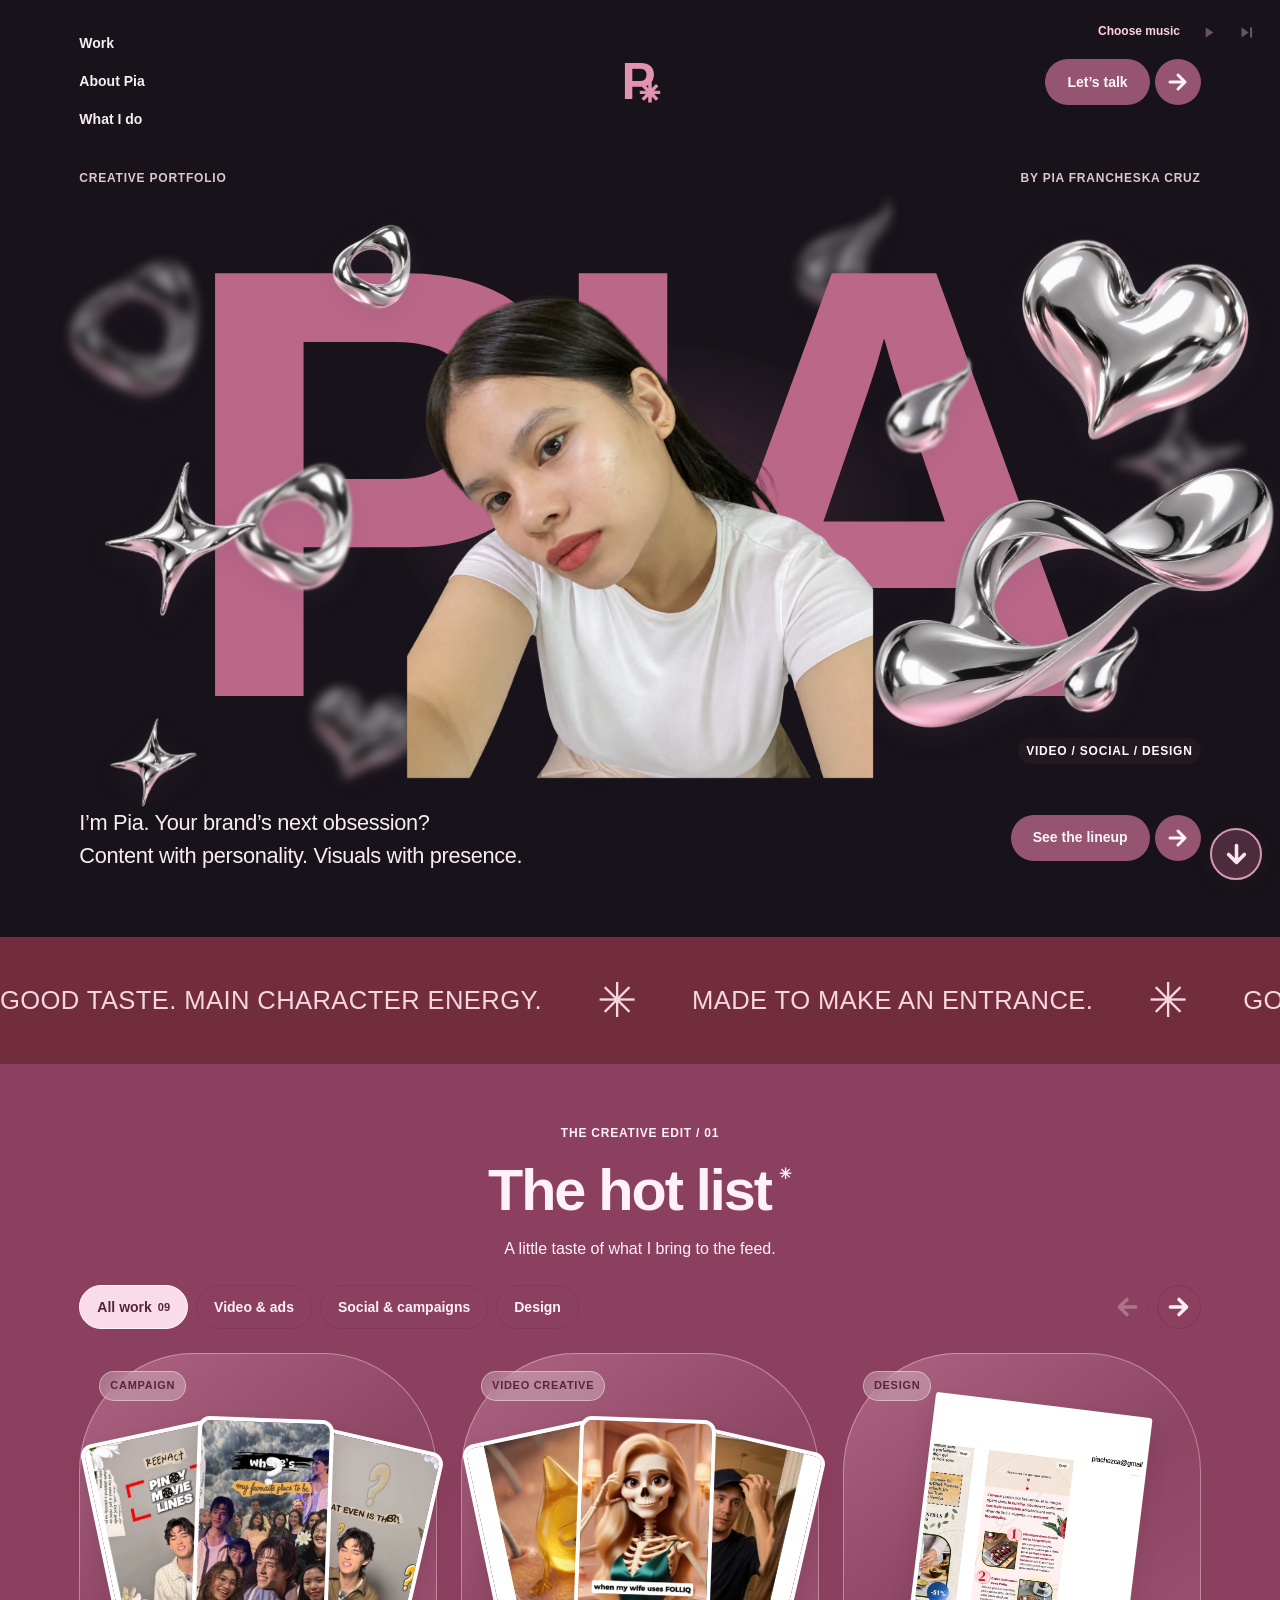
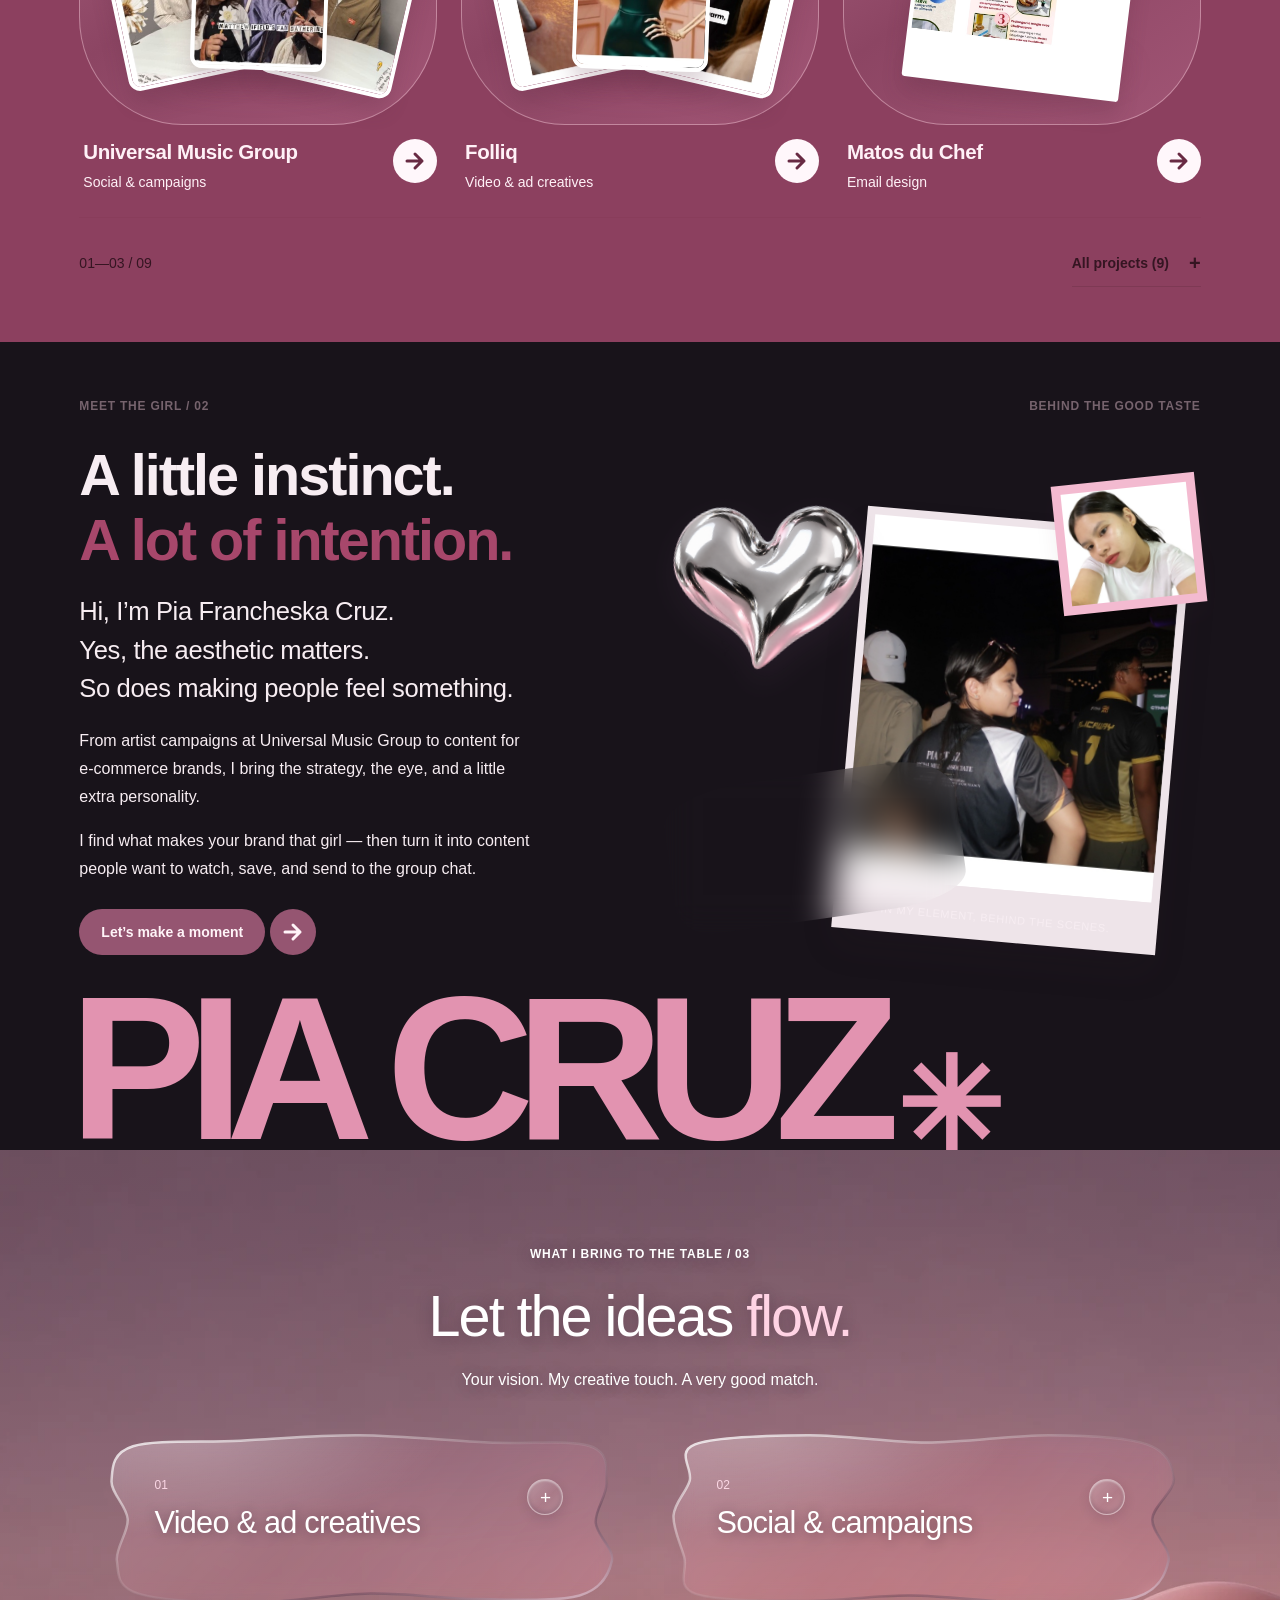
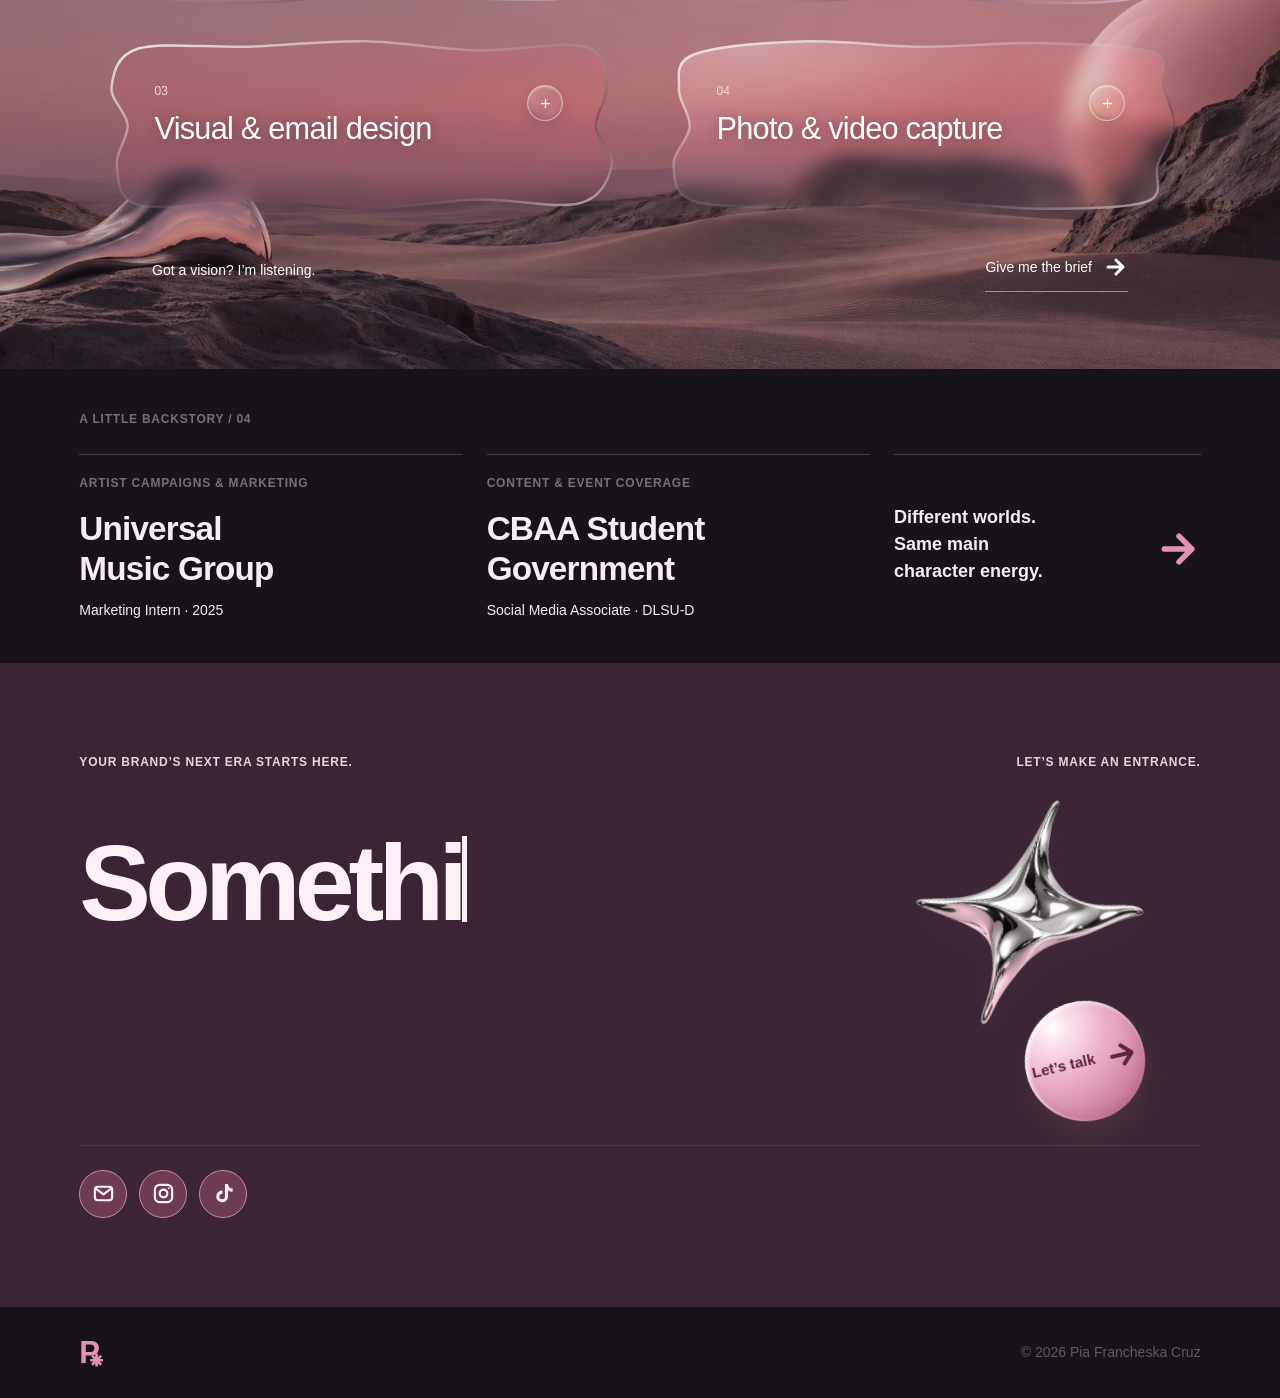
==== index.html @ 1a580ed3 "Center navigation highlights and category button labels" ====
<!doctype html>
<html lang="en"><head><meta charset="UTF-8"><meta name="viewport" content="width=device-width, initial-scale=1"><meta name="theme-color" content="#d77c9b"><meta name="description" content="Pia Francheska Cruz — creative ideas with personality. Discover video, campaigns, social content, and design."><title>Pia Cruz — Good taste. Main character energy.</title><link rel="stylesheet" href="styles.css?v=20261109-centered-labels"><link rel="icon" href="data:image/svg+xml,%3Csvg xmlns='http://www.w3.org/2000/svg' viewBox='0 0 100 100'%3E%3Crect width='100' height='100' rx='35' fill='%23d77c9b'/%3E%3Ctext x='50' y='76' text-anchor='middle' font-size='80' fill='white' font-family='Arial' font-weight='900'%3Ep%3C/text%3E%3C/svg%3E"></head>
<body><a class="skip" href="#work">Skip to selected work</a>

<main><section class="hero" aria-labelledby="hero-title"><header class="header"><nav aria-label="Main navigation"><a class="nav-work" href="#work">Work</a><a href="#about">About Pia</a><a href="#services">What I do</a></nav><a href="#" class="wordmark" aria-label="Pia Cruz home">P<sup>✳</sup></a><a class="split-button header-cta" href="mailto:piachezca@gmail.com"><span>Let’s talk</span><i aria-hidden="true"><svg class="action-arrow" viewBox="0 0 24 24" aria-hidden="true"><path d="M4 12h15M12 5l7 7-7 7"/></svg></i></a></header><button type="button" class="chrome-toy chrome-toy-ribbon" aria-label="Move chrome ribbon" aria-describedby="chrome-help"><img class="hero-metal" src="assets/chrome-ribbon.webp" alt="" draggable="false"></button><button type="button" class="chrome-toy chrome-toy-star" aria-label="Move chrome star" aria-describedby="chrome-help"><img class="hero-metal" src="assets/chrome-star.png" alt="" draggable="false"></button><button type="button" class="chrome-toy chrome-toy-heart" aria-label="Move chrome heart" aria-describedby="chrome-help"><img class="hero-metal" src="assets/chrome-heart.png" alt="" draggable="false"></button><button type="button" class="chrome-toy chrome-toy-small-ring" aria-label="Move chrome ring" aria-describedby="chrome-help"><img class="hero-metal" src="assets/chrome-ring.png" alt="" draggable="false"></button><button type="button" class="chrome-toy chrome-toy-small-drop" aria-label="Move chrome droplet" aria-describedby="chrome-help"><img class="hero-metal" src="assets/chrome-drop.png" alt="" draggable="false"></button><button type="button" class="chrome-toy chrome-toy-small-star" aria-label="Move chrome small star" aria-describedby="chrome-help"><img class="hero-metal" src="assets/chrome-star.png" alt="" draggable="false"></button><button type="button" class="chrome-toy chrome-toy-distant-ring chrome-distant" aria-label="Move chrome distant ring" aria-describedby="chrome-help"><img class="hero-metal" src="assets/chrome-ring.png" alt="" draggable="false"></button><button type="button" class="chrome-toy chrome-toy-distant-drop chrome-distant" aria-label="Move chrome distant droplet" aria-describedby="chrome-help"><img class="hero-metal" src="assets/chrome-drop.png" alt="" draggable="false"></button><button type="button" class="chrome-toy chrome-toy-distant-star chrome-distant" aria-label="Move chrome distant star" aria-describedby="chrome-help"><img class="hero-metal" src="assets/chrome-star.png" alt="" draggable="false"></button><button type="button" class="chrome-toy chrome-toy-distant-heart chrome-distant" aria-label="Move chrome distant heart" aria-describedby="chrome-help"><img class="hero-metal" src="assets/chrome-heart.png" alt="" draggable="false"></button><button type="button" class="chrome-toy chrome-toy-mid-arc chrome-mid" aria-label="Move chrome arc" aria-describedby="chrome-help"><img class="hero-metal" src="assets/chrome-ring.png" alt="" draggable="false"></button><button type="button" class="chrome-toy chrome-toy-mid-drop chrome-mid" aria-label="Move chrome silver droplet" aria-describedby="chrome-help"><img class="hero-metal" src="assets/chrome-drop.png" alt="" draggable="false"></button><button type="button" class="chrome-toy chrome-toy-mid-spark chrome-mid" aria-label="Move chrome sparkle" aria-describedby="chrome-help"><img class="hero-metal" src="assets/chrome-star.png" alt="" draggable="false"></button><div class="hero-stage"><div class="hero-kicker"><span>CREATIVE PORTFOLIO</span><span>BY PIA FRANCHESKA CRUZ</span></div><h1 id="hero-title" class="hero-name">PIA</h1><div class="hero-aura" aria-hidden="true"></div><span id="chrome-help" class="sr-only">Drag and release to throw, or click to nudge. Use arrow keys to push; press Escape to reset.</span><div class="portrait-window"><img src="assets/pia-cutout.webp" alt="Pia Francheska Cruz" fetchpriority="high"></div><span class="hero-edition">VIDEO / SOCIAL / DESIGN</span></div><div class="hero-intro"><div><p>I’m Pia. Your brand’s next obsession?<br class="desktop-break"> Content with personality. Visuals with presence.</p><a class="split-button" href="#work"><span>See the lineup</span><i aria-hidden="true"><svg class="action-arrow" viewBox="0 0 24 24" aria-hidden="true"><path d="M4 12h15M12 5l7 7-7 7"/></svg></i></a></div></div></section>
<section class="marquee" aria-label="Good ideas. Great energy. Content with character."><div class="marquee-track" aria-hidden="true"><div class="marquee-group"><span>GOOD TASTE. MAIN CHARACTER ENERGY.</span><i aria-hidden="true">✳</i><span>MADE TO MAKE AN ENTRANCE.</span><i aria-hidden="true">✳</i><span>GOOD TASTE. MAIN CHARACTER ENERGY.</span><i aria-hidden="true">✳</i><span>MADE TO MAKE AN ENTRANCE.</span><i aria-hidden="true">✳</i></div><div class="marquee-group"><span>GOOD TASTE. MAIN CHARACTER ENERGY.</span><i aria-hidden="true">✳</i><span>MADE TO MAKE AN ENTRANCE.</span><i aria-hidden="true">✳</i><span>GOOD TASTE. MAIN CHARACTER ENERGY.</span><i aria-hidden="true">✳</i><span>MADE TO MAKE AN ENTRANCE.</span><i aria-hidden="true">✳</i></div></div></section><section class="work section" id="work" aria-labelledby="work-title"><div class="work-heading"><span class="mini-label">THE CREATIVE EDIT / 01</span><h2 id="work-title">The hot list<span aria-hidden="true">✳</span></h2><p>A little taste of what I bring to the feed.</p></div><div class="work-toolbar"><div class="filters" role="group" aria-label="Filter projects"><button class="active" data-filter="all" aria-pressed="true">All work <sup>09</sup></button><button data-filter="video" aria-pressed="false">Video & ads</button><button data-filter="social" aria-pressed="false">Social & campaigns</button><button data-filter="design" aria-pressed="false">Design</button></div><div class="gallery-arrows"><button id="prev-projects" aria-label="Previous projects"><svg class="action-arrow" viewBox="0 0 24 24" aria-hidden="true"><path d="M20 12H5M12 5l-7 7 7 7"/></svg></button><button id="next-projects" aria-label="Next projects"><svg class="action-arrow" viewBox="0 0 24 24" aria-hidden="true"><path d="M4 12h15M12 5l7 7-7 7"/></svg></button></div></div><p id="filter-status" class="sr-only" role="status" aria-live="polite"></p><div class="project-grid" id="projects"></div><div class="work-bottom"><p id="project-range">01—03 / 09</p><button class="text-button" id="show-all">All projects <span><svg class="action-arrow" viewBox="0 0 24 24" aria-hidden="true"><path d="M4 12h15M12 5l7 7-7 7"/></svg></span></button></div><noscript><p>Enable JavaScript to browse the projects.</p></noscript></section>
<section class="about section" id="about" aria-labelledby="about-title"><div class="about-topline"><span class="mini-label">MEET THE GIRL / 02</span><span class="mini-label">BEHIND THE GOOD TASTE</span></div><div class="about-layout"><div class="about-copy"><h2 id="about-title">A little instinct.<br><span>A lot of intention.</span></h2><p class="lead">Hi, I’m Pia Francheska Cruz.<br>Yes, the aesthetic matters.<br>So does making people feel something.</p><p>From artist campaigns at Universal Music Group to content for e-commerce brands, I bring the strategy, the eye, and a little extra personality.</p><p>I find what makes your brand that girl — then turn it into content people want to watch, save, and send to the group chat.</p><a class="split-button" href="mailto:piachezca@gmail.com"><span>Let’s make a moment</span><i aria-hidden="true"><svg class="action-arrow" viewBox="0 0 24 24" aria-hidden="true"><path d="M4 12h15M12 5l7 7-7 7"/></svg></i></a></div><div class="about-collage"><img class="about-chrome float-slow" src="assets/chrome-heart.png" alt="" aria-hidden="true" loading="lazy"><figure class="about-photo"><div class="about-photo-crop"><img src="assets/pia-behind-scenes.jpg" alt="Pia capturing content behind the scenes at an event" loading="lazy"></div><figcaption>IN MY ELEMENT, BEHIND THE SCENES.</figcaption></figure><div class="about-mini"><img src="assets/pia-portrait.jpg" alt="Portrait of Pia" loading="lazy"></div><div class="glass collage-note"><span>A little curious.</span><strong>Creative<br>by nature.</strong><i aria-hidden="true">✳</i></div></div></div><div class="big-name" aria-hidden="true">PIA CRUZ<span>✳</span></div></section>
<section class="services section" id="services" aria-labelledby="services-title"><div class="services-title"><span class="mini-label">WHAT I BRING TO THE TABLE / 03</span><h2 id="services-title">Let the ideas <em>flow.</em></h2><p>Your vision. My creative touch. A very good match.</p></div><div class="glass-grid"><details class="glass service-card"><summary><span class="service-num">01</span><h3>Video &amp; ad creatives</h3><span class="service-toggle" aria-hidden="true">+</span></summary><p>Product stories, drama-style ads, and hooks with a little attitude. Your brand gets the spotlight, with a story worth staying for.</p><span class="service-tag">STORY · MOTION · PERSONALITY</span></details><details class="glass service-card"><summary><span class="service-num">02</span><h3>Social &amp; campaigns</h3><span class="service-toggle" aria-hidden="true">+</span></summary><p>Artist promotions, campaign content, and event coverage. From the first tease to the launch-day moment, I keep the story connected.</p><span class="service-tag">CULTURE · CONTENT · CONNECTION</span></details><details class="glass service-card"><summary><span class="service-num">03</span><h3>Visual &amp; email design</h3><span class="service-toggle" aria-hidden="true">+</span></summary><p>Social visuals and emails that look put together and get to the point. Good taste, clear messaging, unmistakably your brand.</p><span class="service-tag">LAYOUT · DETAIL · BRAND VOICE</span></details><details class="glass service-card"><summary><span class="service-num">04</span><h3>Photo &amp; video capture</h3><span class="service-toggle" aria-hidden="true">+</span></summary><p>The looks, the energy, the little moments everyone wishes they caught. Photo and video that bring your campaign or event to life.</p><span class="service-tag">PEOPLE · MOMENTS · ATMOSPHERE</span></details></div><div class="services-foot"><span>Got a vision? I’m listening.</span><a href="mailto:piachezca@gmail.com">Give me the brief <svg class="action-arrow" viewBox="0 0 24 24" aria-hidden="true"><path d="M4 12h15M12 5l7 7-7 7"/></svg></a></div></section>
<section class="experience section"><span class="mini-label">A LITTLE BACKSTORY / 04</span><div class="experience-grid"><div><span>ARTIST CAMPAIGNS & MARKETING</span><h3>Universal<br>Music Group</h3><p>Marketing Intern · 2025</p></div><div><span>CONTENT & EVENT COVERAGE</span><h3>CBAA Student<br>Government</h3><p>Social Media Associate · DLSU-D</p></div><div class="experience-note"><p>Different worlds.<br>Same main character energy.</p><span aria-hidden="true"><svg class="action-arrow" viewBox="0 0 24 24" aria-hidden="true"><path d="M4 12h15M12 5l7 7-7 7"/></svg></span></div></div></section>
<section class="contact section" id="contact" aria-labelledby="contact-title"><div class="contact-top"><span class="mini-label">YOUR BRAND’S NEXT ERA STARTS HERE.</span><span class="mini-label">LET’S MAKE AN ENTRANCE.</span></div><div class="contact-stage"><h2 id="contact-title">Something<br><span>good</span> awaits.</h2><img class="contact-chrome" src="assets/chrome-star.png" alt="" aria-hidden="true" loading="lazy"><a class="contact-orb" href="mailto:piachezca@gmail.com"><span>Let’s talk</span><i aria-hidden="true"><svg class="action-arrow" viewBox="0 0 24 24" aria-hidden="true"><path d="M4 12h15M12 5l7 7-7 7"/></svg></i></a></div><div class="contact-bottom"><a class="icon-link" href="mailto:piachezca@gmail.com" aria-label="Email Pia" title="Email Pia"><svg viewBox="0 0 24 24" aria-hidden="true"><rect x="3" y="5" width="18" height="14" rx="3"/><path d="m4 7 8 6 8-6"/></svg></a><a class="icon-link" href="https://www.instagram.com/piachezka/" target="_blank" rel="noopener noreferrer" aria-label="Pia on Instagram (opens in a new tab)" title="Instagram"><svg viewBox="0 0 24 24" aria-hidden="true"><rect x="3" y="3" width="18" height="18" rx="5"/><circle cx="12" cy="12" r="4"/><circle cx="17.5" cy="6.5" r="1" fill="currentColor" stroke="none"/></svg></a><a class="icon-link" href="https://www.tiktok.com/@wydpia" target="_blank" rel="noopener noreferrer" aria-label="Pia on TikTok (opens in a new tab)" title="TikTok"><svg class="social-filled" viewBox="0 0 24 24" aria-hidden="true"><path d="M16.7 2h-3.2v13.1a2.9 2.9 0 1 1-2.5-2.9V9a6.1 6.1 0 1 0 5.7 6.1V8.5a8.1 8.1 0 0 0 4.8 1.6V6.9A4.8 4.8 0 0 1 16.7 2Z"/></svg></a></div></section></main>
<button class="page-scroll" type="button" aria-label="Scroll down" hidden><svg viewBox="0 0 24 24" aria-hidden="true"><path d="M12 4v15M5 12l7 7 7-7"/></svg></button><aside class="music-player" aria-label="Background music"><button id="music-title" class="music-title" type="button" title="Choose audio files to preview">Choose music</button><button id="audio-toggle" type="button" aria-label="Play music" disabled><svg viewBox="0 0 24 24" aria-hidden="true"><path class="play-symbol" d="m8 5 11 7-11 7Z"/><path class="pause-symbol" d="M7 5h3v14H7zM14 5h3v14h-3z"/></svg></button><button id="audio-next" type="button" aria-label="Next song" disabled><svg viewBox="0 0 24 24" aria-hidden="true"><path d="m5 5 10 7-10 7ZM17 5h3v14h-3Z"/></svg></button><input id="music-files" type="file" accept="audio/*,.mp3,.m4a,.wav,.ogg" multiple hidden><audio id="background-audio" preload="none"></audio><span id="audio-status" class="sr-only" role="status"></span></aside><footer><a class="wordmark" href="#" aria-label="Back to home">P<sup>✳</sup></a><p>© <span id="year"></span> Pia Francheska Cruz</p><a class="icon-link" href="#" aria-label="Back to top" title="Back to top"><span aria-hidden="true"><svg class="action-arrow" viewBox="0 0 24 24" aria-hidden="true"><path d="M12 20V5M5 12l7-7 7 7"/></svg></span></a></footer>
<dialog id="project-dialog" aria-labelledby="dialog-title"><div class="dialog-head"><span class="mini-label" id="dialog-category"></span><button class="close" aria-label="Close project">✕</button></div><h2 id="dialog-title"></h2><p id="dialog-description"></p><div id="dialog-images"></div></dialog><script src="script.js?v=20261109-centered-labels"></script><svg width="0" height="0" aria-hidden="true" style="position:absolute;pointer-events:none"><defs><clipPath id="service-liquid-outline" clipPathUnits="objectBoundingBox"><path d="M.07 .08 C.18 .01 .24 .09 .36 .05 S.57 .01 .68 .06 S.91 0 .96 .12 S.92 .33 .96 .48 S.99 .77 .94 .87 S.83 .87 .79 .96 S.69 .92 .58 .94 S.38 .89 .26 .94 S.05 .97 .05 .83 S.01 .62 .05 .48 S.01 .18 .07 .08Z"/></clipPath><clipPath id="service-liquid-1" clipPathUnits="objectBoundingBox"><path transform="scale(.01)" d="M8 10C12.000 6.333 21.000 8.000 28 7C35.000 6.000 42.333 3.833 50 4C57.667 4.167 66.833 7.000 74 8C81.167 9.000 89.333 6.333 93 10C96.667 13.667 95.833 23.000 96 30C96.167 37.000 93.833 44.833 94 52C94.167 59.167 97.500 66.333 97 73C96.500 79.667 95.167 88.500 91 92C86.833 95.500 78.500 94.167 72 94C65.500 93.833 59.000 90.667 52 91C45.000 91.333 37.167 96.000 30 96C22.833 96.000 13.167 94.833 9 91C4.833 87.167 5.333 79.833 5 73C4.667 66.167 7.167 57.333 7 50C6.833 42.667 3.833 35.667 4 29C4.167 22.333 4.000 13.667 8 10Z"/></clipPath><clipPath id="service-liquid-2" clipPathUnits="objectBoundingBox"><path transform="scale(.01)" d="M8 9C11.667 4.833 21.833 4.167 29 4C36.167 3.833 43.500 8.000 51 8C58.500 8.000 67.167 3.833 74 4C80.833 4.167 88.167 5.000 92 9C95.833 13.000 96.833 21.167 97 28C97.167 34.833 93.167 42.500 93 50C92.833 57.500 96.500 65.833 96 73C95.500 80.167 94.333 89.167 90 93C85.667 96.833 77.000 96.167 70 96C63.000 95.833 55.000 92.167 48 92C41.000 91.833 34.667 95.167 28 95C21.333 94.833 11.667 95.000 8 91C4.333 87.000 6.667 78.167 6 71C5.333 63.833 3.833 55.000 4 48C4.167 41.000 6.333 35.500 7 29C7.667 22.500 4.333 13.167 8 9Z"/></clipPath><clipPath id="service-liquid-3" clipPathUnits="objectBoundingBox"><path transform="scale(.01)" d="M9 8C13.167 4.333 22.000 7.667 29 7C36.000 6.333 43.833 3.667 51 4C58.167 4.333 65.167 8.500 72 9C78.833 9.500 88.000 3.667 92 7C96.000 10.333 95.667 21.667 96 29C96.333 36.333 93.833 43.833 94 51C94.167 58.167 97.500 65.000 97 72C96.500 79.000 95.167 89.833 91 93C86.833 96.167 78.667 90.500 72 91C65.333 91.500 58.000 95.833 51 96C44.000 96.167 37.000 92.333 30 92C23.000 91.667 13.167 97.333 9 94C4.833 90.667 5.333 79.333 5 72C4.667 64.667 7.167 57.167 7 50C6.833 42.833 3.667 36.000 4 29C4.333 22.000 4.833 11.667 9 8Z"/></clipPath><clipPath id="service-liquid-4" clipPathUnits="objectBoundingBox"><path transform="scale(.01)" d="M8 11C12.000 6.667 22.000 4.667 29 4C36.000 3.333 42.833 6.833 50 7C57.167 7.167 64.833 4.500 72 5C79.167 5.500 89.167 6.000 93 10C96.833 14.000 94.333 22.333 95 29C95.667 35.667 97.167 42.833 97 50C96.833 57.167 94.833 65.000 94 72C93.167 79.000 95.667 88.000 92 92C88.333 96.000 79.000 96.000 72 96C65.000 96.000 57.000 92.167 50 92C43.000 91.833 37.000 95.000 30 95C23.000 95.000 12.333 95.833 8 92C3.667 88.167 4.167 78.833 4 72C3.833 65.167 6.833 58.000 7 51C7.167 44.000 4.833 36.667 5 30C5.167 23.333 4.000 15.333 8 11Z"/></clipPath></defs></svg></body></html>
---- styles.css ----
:root{--white:#fffdfd;--ink:#211d20;--pink:#d77c9b;--pink-light:#f4cad9;--berry:#612b40;--line:#211d2026;--round:'Arial Rounded MT Bold','Arial Black',Arial,sans-serif;--pad:6.2vw}*{box-sizing:border-box}html{scroll-behavior:smooth;scroll-padding-top:25px}body{margin:0;background:var(--white);color:var(--ink);font:15px/1.55 Arial,Helvetica,sans-serif;-webkit-font-smoothing:antialiased}button,input,summary{font:inherit}button,a,summary{-webkit-tap-highlight-color:transparent}button{cursor:pointer;color:inherit}a{color:inherit;text-decoration:none}button:focus-visible,a:focus-visible,summary:focus-visible{outline:3px solid #3c1737;outline-offset:6px}img{display:block;width:100%;max-width:100%}h1,h2,h3,p,figure{margin:0}h1,h2,h3{line-height:1.04;letter-spacing:-.055em}h2{font-size:clamp(40px,5.9vw,88px);font-weight:600}button{border:0;background:none}.section{padding:100px var(--pad)}.mini-label{font-size:10px;letter-spacing:.1em;font-weight:600}.sr-only{position:absolute;width:1px;height:1px;padding:0;margin:-1px;overflow:hidden;clip:rect(0,0,0,0);white-space:nowrap;border:0}.skip{position:fixed;top:-100px;left:10px;background:white;z-index:100;padding:15px}.skip:focus{top:10px}.wordmark{font-family:var(--round);font-weight:900;letter-spacing:-2.5px;color:var(--pink);font-size:32px;line-height:.8;display:inline-block}.wordmark span{display:block;font-size:.65em;letter-spacing:-1px}.wordmark sup{position:absolute;font-size:17px;right:-18px;top:-8px}.split-button{display:inline-flex;align-items:center;gap:5px;color:var(--berry);font-size:13px;font-weight:600}.split-button>span{display:grid;place-items:center;min-height:44px;padding:0 22px;border-radius:40px;background:var(--pink-light);transition:background .25s}.split-button>i{display:grid;place-items:center;width:44px;height:44px;border-radius:50%;font-size:25px;background:var(--pink-light);font-style:normal;transition:transform .25s,background .25s}.split-button:hover>span,.split-button:hover>i{background:#ebaac1}.split-button:hover>i{transform:rotate(45deg)}.header{height:150px;display:grid;grid-template-columns:1fr 1fr 1fr;align-items:center;padding:25px var(--pad);position:relative;z-index:4}.header nav{display:flex;flex-direction:column;gap:3px;align-items:start;font-size:12px;font-weight:600}.nav-work{color:#9c385c}.nav-work span{display:inline-grid;place-items:center;background:var(--pink-light);border-radius:50%;width:16px;height:16px;font-size:11px;margin-left:6px}.header .wordmark{justify-self:center;position:relative}.header-cta{justify-self:end}.hero{overflow:hidden}.hero-stage{position:relative;height:590px;isolation:isolate}.hero-kicker{display:flex;justify-content:space-between;position:absolute;top:5px;left:var(--pad);right:var(--pad);font-size:9px;letter-spacing:.13em;color:#6e656b}.hero h1{position:absolute;left:3.3%;right:3.3%;top:145px;display:flex;justify-content:space-between;align-items:center;font-size:clamp(80px,15vw,230px);font-weight:400;line-height:.85;letter-spacing:-.075em;z-index:1}.hero h1>span:last-child{transform:translateX(2%)}.period{color:var(--pink)}.hero-aura{position:absolute;width:40%;height:340px;border-radius:50%;background:radial-gradient(ellipse,#f5d7e2 0%,#fbeaf1 35%,#fff0 70%);left:31%;top:180px;z-index:-1}.portrait-window{position:absolute;left:35.5%;top:23px;width:31%;height:514px;z-index:3;overflow:hidden;border-radius:41% 55% 43% 30% / 35% 40% 24% 28%;background:linear-gradient(130deg,#fff0 28%,#f9dae477 65%,#f4c4d7);box-shadow:inset -3px -8px 6px #ffffffe6}.portrait-window img{height:100%;width:100%;object-fit:cover;object-position:center bottom}.hero-metal{position:absolute;z-index:2;width:43%;height:auto;left:40%;top:220px;transform:rotate(-18deg);filter:drop-shadow(0 16px 18px #8f607322);pointer-events:none}.glass{border:1px solid #fff9;background:linear-gradient(130deg,#ffffffb8,#ffffff2b 35%,#fbd3e140 63%,#ffffff88);box-shadow:inset 1px 2px 2px #fffc,inset -2px -2px 4px #6d3a5a33,0 14px 35px #60324b16;backdrop-filter:blur(18px);-webkit-backdrop-filter:blur(18px)}.hero-signature{position:absolute;z-index:4;right:14%;top:396px;width:260px;padding:25px 28px;border-radius:29% 21% 27% 17% / 20% 26% 21% 22%;transform:rotate(-8deg)}.hero-signature>span:first-child{font-size:8px;letter-spacing:.1em}.hero-signature strong{display:block;font-family:var(--round);font-size:18px;line-height:1.3;font-weight:600;margin:7px 0}.signature-line{font-size:10px;display:flex;justify-content:space-between}.signature-line i{font-style:normal;font-size:22px}.hero-caption{position:absolute;left:var(--pad);bottom:100px;font-size:11px;line-height:1.5;display:flex;gap:15px;align-items:center}.tiny-star{font-size:45px;color:#c57390;line-height:1}.hero-scroll{position:absolute;bottom:28px;left:var(--pad);width:42px;height:42px;border:1px solid #d9ccd1;border-radius:50%;display:grid;place-items:center;font-size:20px}.hero-edition{position:absolute;bottom:42px;right:var(--pad);font-size:9px;letter-spacing:.1em}.hero-intro{display:grid;grid-template-columns:1fr 1fr;padding:35px var(--pad) 70px;gap:50px}.hero-intro .mini-label{color:#756b71;text-transform:none;font-size:12px;letter-spacing:0}.hero-intro p{font-size:20px;font-weight:600;line-height:1.35;letter-spacing:-.025em}.hero-intro>div:first-child p{font-size:16px;margin-top:5px}.hero-intro .split-button{margin-top:20px}.work{background:var(--pink);padding-top:70px;padding-bottom:48px}.work-heading{text-align:center}.work-heading .mini-label{color:var(--berry)}.work-heading h2{font-family:var(--round);font-size:clamp(44px,7.8vw,115px);font-weight:900;color:#fff7fb;letter-spacing:-.065em;position:relative;margin:13px 0}.work-heading h2>span{font-family:Arial;font-size:15px;vertical-align:top;display:inline-block;margin-top:8px;letter-spacing:0}.work-heading p{font-size:13px;color:#492032}.work-toolbar{display:flex;justify-content:space-between;align-items:center;gap:25px;margin:36px 0 30px}.filters{display:flex;flex-wrap:wrap;gap:7px}.filters button{border:1px solid #642a433b;border-radius:50px;font-size:11px;padding:9px 15px;color:#492032}.filters button.active{background:#fff6fa;border-color:#fff6fa;color:#692c43}.filters sup{font-size:8px;margin-left:3px}.gallery-arrows{display:flex;gap:8px}.gallery-arrows button{border:1px solid #5b274354;width:40px;height:40px;border-radius:50%;font-size:20px;transition:background .2s}.gallery-arrows button:hover:not(:disabled){background:#ffffff80}.gallery-arrows button:disabled{opacity:.3;cursor:default}.project-grid{display:grid;grid-template-columns:repeat(3,minmax(0,1fr));gap:45px 26px}.project{min-width:0;text-align:left;padding:0;display:block}.project-stage{aspect-ratio:1/1.04;position:relative;border-radius:32% 32% 29% 29%;background:linear-gradient(145deg,#f5b7cb,#ecadc2 45%,#f4bdcf);display:flex;align-items:center;justify-content:center;perspective:900px;transition:background .35s;isolation:isolate}.project-stage::after{content:'';position:absolute;bottom:9%;left:20%;right:20%;height:12%;background:#77364c29;filter:blur(13px);border-radius:50%;z-index:-1}.project-stage::before{content:'';position:absolute;inset:0;border:1px solid #ffd6e36b;border-radius:inherit;pointer-events:none}.project-type{position:absolute;top:18px;left:20px;border:1px solid #fff6;border-radius:30px;background:#fff4;backdrop-filter:blur(8px);padding:5px 10px;font-size:8px;font-weight:600;letter-spacing:.06em;z-index:5;color:#54283c}.art-stack{position:relative;width:100%;height:77%;margin-top:27px;pointer-events:none}.art-stack img{position:absolute;object-fit:cover;width:38%;height:88%;top:3%;border:4px solid #fff;border-radius:12px;box-shadow:0 14px 20px #542a3d33;transition:transform .5s;max-width:none}.art-stack img:nth-child(1){left:6%;transform:rotate(-12deg) translateY(12px);object-position:left;z-index:1}.art-stack img:nth-child(2){left:32%;transform:rotate(2deg);object-position:center;z-index:3}.art-stack img:nth-child(3){right:4%;transform:rotate(13deg) translateY(19px);object-position:right;z-index:2}.project:hover .art-stack img:nth-child(1){transform:rotate(-17deg) translate(-5px,2px)}.project:hover .art-stack img:nth-child(2){transform:rotate(-3deg) translateY(-12px)}.project:hover .art-stack img:nth-child(3){transform:rotate(18deg) translate(4px,7px)}.project.email .art-stack img:nth-child(2){width:61%;height:100%;left:21%;top:-2%;object-fit:contain;background:#fff;border-radius:3px;transform:rotate(7deg)}.project.email .art-stack img:nth-child(1),.project.email .art-stack img:nth-child(3){display:none}.project.event .art-stack img:nth-child(2){width:78%;left:13%;height:87%;border-radius:2px;transform:rotate(-7deg);object-fit:cover}.project.event .art-stack img:nth-child(1),.project.event .art-stack img:nth-child(3){display:none}.project-meta{display:flex;justify-content:space-between;align-items:center;gap:10px;margin-top:18px;padding:0 2px}.project h3{font-family:var(--round);font-size:17px;letter-spacing:-.04em;font-weight:600;color:#472333}.project-meta .category{display:block;font-size:10px;color:#53283a;margin-top:4px}.project-open{border-radius:30px;background:#fff7fb;color:#682a43;padding:7px 12px;font-size:9px;white-space:nowrap}.project-open i{font-size:13px;font-style:normal;margin-left:7px}.work-bottom{margin-top:39px;padding-top:22px;border-top:1px solid #7d35513b;display:flex;justify-content:space-between;align-items:center;gap:25px;font-size:10px;color:#492032}.text-button{font-size:12px;font-weight:600;border-bottom:1px solid #612b4055;padding:5px 0}.text-button span{font-size:20px;margin-left:20px}.about{padding-top:80px;padding-bottom:0;overflow:hidden}.about-topline{display:flex;justify-content:space-between;color:#76636d}.about-layout{display:grid;grid-template-columns:1fr 1fr;gap:6%;margin-top:85px;min-height:530px}.about-copy{max-width:430px;position:relative;z-index:2}.about-copy h2{font-size:clamp(37px,4.1vw,60px);letter-spacing:-.055em;margin-bottom:28px}.about-copy h2 span{color:#c05d83}.about-copy p{font-size:13px;line-height:1.75;max-width:365px;margin-bottom:18px}.about-copy .lead{font-size:20px;line-height:1.4;font-weight:600;margin-bottom:22px}.about-copy .split-button{margin-top:10px}.about-collage{position:relative;min-height:520px;z-index:2}.about-photo{position:absolute;top:70px;right:2%;width:68%;transform:rotate(5deg);z-index:2;padding:8px 8px 35px;background:#eee4e9;box-shadow:0 20px 35px #41243414}.about-photo>img{aspect-ratio:.85;object-fit:cover}.about-photo figcaption{font-size:7px;letter-spacing:.06em;position:absolute;bottom:14px;left:0;right:0;text-align:center}.about-chrome{position:absolute;width:65%;left:-18%;top:-25px;z-index:3;transform:rotate(-38deg);pointer-events:none;filter:drop-shadow(0 12px 13px #6a456922)}.about-mini{position:absolute;right:-3%;top:-26px;width:29%;height:156px;transform:rotate(-6deg);background:#f3bad0;padding:9px;z-index:4;box-shadow:0 13px 20px #45253512}.about-mini img{height:100%;object-fit:cover;object-position:center 60%}.collage-note{position:absolute;bottom:8px;left:0;width:54%;padding:27px 24px;z-index:4;transform:rotate(-8deg);border-radius:30% 22% 26% 13% / 23% 25% 20% 22%;background:linear-gradient(135deg,#fff9,#f2afcb88);}.collage-note>span{font-size:10px}.collage-note strong{display:block;font-family:var(--round);font-size:27px;font-weight:700;line-height:1.05;margin-top:8px;letter-spacing:-1px}.collage-note i{position:absolute;right:18px;top:12px;font-size:28px;font-style:normal;color:#914564}.big-name{font-family:var(--round);font-weight:900;font-size:19.3vw;line-height:.85;letter-spacing:-.09em;white-space:nowrap;color:var(--pink);position:relative;margin:30px 0 -5px -10px;z-index:1}.big-name span{font-size:.62em;margin-left:15px;vertical-align:top;line-height:1.1}.services{position:relative;padding-top:85px;padding-bottom:40px;isolation:isolate;background:#886474 url('assets/dreamscape.webp') center/cover no-repeat;color:#fff;min-height:800px}.services::before{content:'';position:absolute;inset:0;background:linear-gradient(#3723352e,#462e4233 50%,#251a2c5c);z-index:-1}.services-title{text-align:center;margin-bottom:48px;text-shadow:0 2px 15px #36233666}.services-title>.mini-label{font-size:9px}.services-title h2{font-weight:400;margin:18px 0;font-size:clamp(42px,6.7vw,100px)}.services-title em{font-style:normal;color:#ffd3e4}.services-title p{font-size:13px}.glass-grid{display:grid;grid-template-columns:repeat(4,1fr);gap:20px;align-items:start}.service-card{border-radius:25% 18% 23% 16% / 12% 15% 14% 11%;padding:28px 23px 30px;background:linear-gradient(120deg,#3c293fab,#a77b925c 50%,#332437bb);color:#fff;box-shadow:inset 1px 2px 2px #ffffff9c,inset -2px -2px 3px #fff5,0 18px 40px #20122626;min-height:300px;position:relative;transition:transform .3s}.service-card:nth-child(even){margin-top:42px;border-radius:19% 25% 15% 24% / 13% 12% 16% 14%}.service-card:hover{transform:translateY(-6px)}.service-card summary{list-style:none;cursor:pointer;position:relative;padding-bottom:16px}.service-card summary::-webkit-details-marker{display:none}.service-num{font-size:10px;display:block;margin:5px 0 21px;color:#fbd7e5}.service-card h3{font-size:24px;font-weight:400;letter-spacing:-.04em}.service-toggle{position:absolute;right:0;top:0;border:1px solid #fff7;width:28px;height:28px;border-radius:50%;display:grid;place-items:center;font-size:19px;transition:transform .2s}.service-card[open] .service-toggle{transform:rotate(45deg)}.service-card p{font-size:12px;line-height:1.8;min-height:130px}.service-tag{font-size:7px;letter-spacing:.09em;display:block;margin-top:23px;padding-top:12px;border-top:1px solid #ffffff42}.services-foot{display:flex;justify-content:space-between;align-items:center;margin-top:100px;font-size:11px;gap:20px}.services-foot a{border-bottom:1px solid #fff7;padding-bottom:5px}.experience{padding-top:65px;padding-bottom:70px}.experience>.mini-label{color:#7b6c74}.experience-grid{display:grid;grid-template-columns:1fr 1fr .8fr;gap:40px;margin-top:35px}.experience-grid>div{border-top:1px solid var(--line);padding-top:18px}.experience-grid>div>span{font-size:8px;letter-spacing:.07em;color:#7b6c74}.experience-grid h3{font-size:30px;font-weight:500;margin:20px 0 15px}.experience-grid p{font-size:11px}.experience-note{display:flex;gap:20px;align-items:center;justify-content:space-between}.experience-note p{font-size:15px;font-weight:600}.experience-note>span{font-size:60px!important;color:var(--pink)!important}.contact{background:#f7dbe6;padding-bottom:35px;overflow:hidden}.contact-top{display:flex;justify-content:space-between;color:#70364d}.contact-stage{position:relative;padding:55px 0 90px}.contact-stage h2{font-family:var(--round);font-size:clamp(55px,10vw,150px);font-weight:900;line-height:.96;letter-spacing:-.075em;position:relative;z-index:1;max-width:1000px}.contact-stage h2 span{color:#a54468}.contact-chrome{position:absolute;right:-9%;top:5%;width:43%;z-index:2;transform:rotate(20deg);pointer-events:none;filter:drop-shadow(0 12px 13px #5a315522)}.contact-orb{position:absolute;bottom:40px;right:8%;width:140px;height:140px;background:radial-gradient(circle at 30% 17%,#fff 0%,#ffeef6 6%,#ecb1ca 40%,#ce7e9e 75%,#a7587c 100%);box-shadow:inset 2px 2px 4px white,inset -2px -5px 8px #8a4d6a33,0 16px 22px #8e526431;border-radius:50%;display:flex;align-items:center;justify-content:center;gap:12px;transform:rotate(-13deg);z-index:3;font-size:15px;font-weight:600;color:#5d243e;transition:transform .3s}.contact-orb i{font-style:normal;font-size:32px}.contact-orb:hover{transform:rotate(0deg) scale(1.06)}.contact-bottom{display:flex;justify-content:space-between;gap:25px;font-size:12px;border-top:1px solid #9b62794a;padding-top:24px;color:#682b46}footer{padding:30px var(--pad);display:flex;justify-content:space-between;align-items:center;gap:30px}footer .wordmark{font-size:23px;position:relative}footer p,footer>a:last-child{font-size:10px;color:#685760}dialog{width:min(1050px,94vw);max-height:90vh;border:1px solid #fff;border-radius:26px;background:#fff8fb;color:var(--ink);padding:25px 35px 35px;overscroll-behavior:contain}dialog::backdrop{background:#291c28bd;backdrop-filter:blur(13px)}.dialog-head{display:flex;justify-content:space-between;align-items:center;position:sticky;top:-25px;background:#fff8fbf5;padding:10px 0;z-index:2;backdrop-filter:blur(10px)}.close{background:#f4c7d9;width:44px;height:44px;border-radius:50%;font-size:18px}.dialog-head .mini-label{color:#8b4462}dialog h2{font-size:clamp(35px,5vw,65px);margin:20px 0}dialog>p{font-size:14px;max-width:700px;line-height:1.7;margin-bottom:25px}#dialog-images{display:grid;gap:18px}#dialog-images img{border:1px solid #ebd9e2;border-radius:8px}dialog .video-note{font-size:12px;margin:24px 0 18px}body.modal-open{overflow:hidden}.float-slow{animation:float 8s ease-in-out infinite}@keyframes float{0%,100%{translate:0 0}50%{translate:0 -12px}}@media(min-width:1600px){:root{--pad:max(7vw,calc((100vw - 1400px)/2))}.hero-stage{max-width:1500px;margin:auto}.hero h1{font-size:225px}.big-name{font-size:280px}}@media(max-width:1000px){.header{height:130px}.hero-stage{height:530px}.hero h1{top:150px}.portrait-window{left:34%;width:34%;height:440px;top:30px}.hero-metal{top:245px;width:44%}.hero-signature{right:7%;top:350px;width:220px;padding:20px 23px}.hero-signature strong{font-size:16px}.hero-caption{font-size:10px;bottom:95px}.hero-intro p{font-size:17px}.project-grid{gap:35px 18px}.project-meta{align-items:start}.project h3{font-size:14px}.project-meta .category{font-size:9px}.project-open{font-size:8px;padding:5px 8px}.art-stack img{border-width:3px}.project-type{font-size:7px;left:13px;top:13px}.glass-grid{grid-template-columns:repeat(2,1fr);gap:25px}.service-card{min-height:260px;padding:28px 32px}.service-card p{min-height:85px}.service-card:nth-child(even){margin-top:24px}.services-foot{margin-top:65px}.about-layout{gap:3%;margin-top:65px;min-height:510px}.about-collage{min-height:460px}.about-photo{width:78%;top:90px}.about-mini{height:130px;top:20px}.about-chrome{top:0}.collage-note{width:62%;padding:22px 20px;bottom:10px}.collage-note strong{font-size:23px}.about-copy .lead{font-size:18px}.about-copy p{font-size:12px}.contact-orb{width:110px;height:110px;bottom:40px;right:5%;font-size:13px}}@media(max-width:700px){:root{--pad:6vw}.header{height:115px;grid-template-columns:1fr 1fr 1fr;padding-top:20px;padding-bottom:20px}.header nav{font-size:10px;gap:3px}.header .wordmark{font-size:27px}.header-cta>span{font-size:10px;padding:0 13px;min-height:37px}.header-cta>i{width:37px;height:37px;font-size:20px}.header-cta{gap:3px}.hero-stage{height:530px}.hero-kicker{font-size:7px;top:8px}.hero-kicker span:last-child{display:none}.hero h1{font-size:19.5vw;top:108px;left:3%;right:4%;letter-spacing:-.085em;z-index:1}.hero h1>span:last-child{transform:none}.portrait-window{left:26%;width:48%;height:365px;top:45px;z-index:3}.hero-metal{width:61%;left:32%;top:239px;z-index:4}.hero-aura{width:73%;left:14%;top:150px}.hero-signature{top:359px;right:7%;width:206px;padding:18px 22px;z-index:5}.hero-signature strong{font-size:15px}.hero-signature>span:first-child{font-size:7px}.signature-line{font-size:9px}.hero-caption{left:var(--pad);bottom:86px;display:block;font-size:9px;max-width:120px}.tiny-star{font-size:30px}.hero-scroll{width:34px;height:34px;bottom:25px}.hero-edition{font-size:7px;bottom:36px}.hero-intro{padding:15px var(--pad) 50px;gap:20px;grid-template-columns:.8fr 1.2fr}.hero-intro>div:first-child p{font-size:12px}.hero-intro .mini-label{font-size:10px}.hero-intro p{font-size:14px}.hero-intro .split-button{margin-top:17px;font-size:11px}.split-button>span{padding:0 17px;min-height:40px}.split-button>i{width:40px;height:40px;font-size:22px}.desktop-break{display:none}.section{padding:55px var(--pad)}.work-heading h2{font-size:10.8vw;letter-spacing:-.06em}.work-heading p{font-size:11px}.work-heading h2>span{font-size:10px;margin-top:2px}.mini-label{font-size:8px}.work-toolbar{align-items:flex-start;gap:12px;margin-top:28px;margin-bottom:25px;flex-direction:column}.filters{gap:6px}.filters button{font-size:10px;padding:8px 11px}.gallery-arrows{align-self:end;margin-top:-2px}.gallery-arrows button{width:35px;height:35px;font-size:18px}.project-grid{display:flex;overflow-x:auto;scroll-snap-type:x mandatory;gap:21px;padding:3px 12px 15px 3px;margin-right:calc(-1 * var(--pad));scrollbar-width:thin;scrollbar-color:#a45676 transparent}.project-grid.expanded{display:grid;grid-template-columns:1fr 1fr;overflow:visible;margin-right:0;gap:30px 15px;padding:0}.project{flex:0 0 78%;scroll-snap-align:start}.project-stage{aspect-ratio:1/1.03}.project h3{font-size:16px}.project-meta .category{font-size:10px}.project-type{font-size:8px;padding:5px 10px;top:17px;left:17px}.project-open{font-size:9px;padding:7px 11px}.project-grid.expanded .project-stage{aspect-ratio:1/1.2}.project-grid.expanded .project h3{font-size:13px}.project-grid.expanded .project-meta{display:block}.project-grid.expanded .project-open{display:inline-block;margin-top:9px;font-size:9px}.project-grid.expanded .project-type{font-size:6px;top:10px;left:10px;padding:4px 7px}.project-grid.expanded .art-stack img{border-width:2px;border-radius:6px}.work-bottom{gap:15px;flex-wrap:wrap;margin-top:24px;font-size:9px}.text-button{font-size:11px}.text-button span{margin-left:10px}.work-bottom>a{width:100%;text-align:right;font-size:9px}.about{padding-bottom:0;overflow:hidden}.about-topline>.mini-label:last-child{display:none}.about-layout{grid-template-columns:1fr;margin-top:32px;gap:45px}.about-copy{max-width:440px}.about-copy h2{font-size:43px;margin-bottom:22px}.about-copy p{font-size:13px;max-width:100%}.about-copy .lead{font-size:20px}.about-copy .split-button{margin-top:8px}.about-collage{height:490px;width:91%;max-width:430px;margin:10px auto 0}.about-photo{top:65px;width:69%;right:2%}.about-chrome{width:67%;left:-11%;top:-10px}.about-mini{width:30%;height:140px;top:-14px;right:-2%}.collage-note{bottom:25px;left:0;width:56%;padding:23px}.collage-note strong{font-size:24px}.big-name{font-size:20vw;margin:15px 0 0 -4px;letter-spacing:-.09em}.big-name span{margin-left:5px}.services{padding-top:65px;padding-bottom:35px;background-position:65% center}.services-title{margin-bottom:32px}.services-title h2{font-size:11vw;margin:16px 0}.services-title p{font-size:12px}.glass-grid{gap:17px;grid-template-columns:1fr 1fr}.service-card{padding:24px 18px;min-height:305px}.service-card:nth-child(even){margin-top:23px}.service-card h3{font-size:21px;letter-spacing:-.04em}.service-card p{font-size:11px;line-height:1.7;min-height:128px}.service-num{margin:4px 0 20px;font-size:9px}.service-tag{font-size:6px;line-height:1.6;margin-top:15px}.service-toggle{width:25px;height:25px;font-size:17px}.services-foot{margin-top:55px;font-size:9px;align-items:flex-start;gap:25px}.services-foot>span{max-width:110px}.services-foot a{max-width:160px}.experience-grid{grid-template-columns:1fr 1fr;gap:25px;margin-top:26px}.experience-grid h3{font-size:23px;margin-top:15px}.experience-grid>div>span{font-size:7px}.experience-grid p{font-size:10px}.experience-note{grid-column:1/-1;padding-top:18px!important}.experience-note p{font-size:17px}.experience-note>span{font-size:45px!important}.contact-top>.mini-label:last-child{display:none}.contact-stage{padding:40px 0 125px}.contact-stage h2{font-size:12.2vw;line-height:1;letter-spacing:-.065em}.contact-chrome{width:56%;right:-13%;top:28%;}.contact-orb{bottom:12px;left:0;right:auto;width:92px;height:92px;font-size:12px}.contact-orb i{font-size:24px}.contact-bottom{font-size:10px;gap:20px;align-items:start}.contact-bottom a:last-child{text-align:right;max-width:120px}footer{padding-top:27px;padding-bottom:25px;gap:20px;flex-wrap:wrap}footer .wordmark{font-size:23px}footer p{order:3;width:100%;border-top:1px solid var(--line);padding-top:18px;text-align:center;font-size:9px}footer>a:last-child{font-size:10px}dialog{padding:18px;border-radius:18px}.dialog-head{top:-18px}dialog h2{font-size:36px}dialog>p{font-size:12px}.dialog-head .mini-label{font-size:8px}.close{width:40px;height:40px}.video-note{font-size:11px!important}}@media(max-width:380px){.hero-stage{height:500px}.portrait-window{height:335px}.hero-signature{top:335px;width:185px;right:4%}.hero-metal{top:220px}.hero-caption{font-size:8px;bottom:76px}.header-cta>span{padding:0 10px}.header-cta>i{display:none}.hero-intro{grid-template-columns:1fr;gap:16px}.hero-intro>div:first-child p br{display:none}.about-collage{height:420px}.glass-grid{grid-template-columns:1fr}.service-card,.service-card:nth-child(even){margin:0;min-height:0;padding:28px}.service-card p{min-height:0}.service-tag{font-size:8px}.service-card h3{font-size:27px}.service-card h3 br{display:none}.service-card p{font-size:13px}}@media(prefers-reduced-motion:reduce){html{scroll-behavior:auto}*,*::before,*::after{animation:none!important;transition:none!important}}

/* Contrast refinement: white display type on deeper rose; dark controls. */
.work{background:#c76b8b}.work-heading .mini-label,.work-heading p,.filters button,.work-bottom{color:#351522}

/* Signature lettering and deliberately slow ambient motion. */
.hero h1.script-name{display:block;text-align:center;font-family:"Snell Roundhand","Apple Chancery","Brush Script MT",cursive;font-weight:400;font-style:italic;font-size:clamp(180px,34vw,510px);letter-spacing:-.085em;line-height:1;top:3px;left:3%;right:8%;transform:scaleX(1.42) rotate(-9deg);color:#722d3d;z-index:2;pointer-events:none}
.marquee{position:relative;background:#722d3d;color:#f6d6df;overflow:hidden;padding:25px 0 37px}.marquee-track{display:flex;width:max-content;animation:marquee-drift 55s linear infinite}.marquee-group{display:flex;align-items:center;gap:55px;padding-right:55px;flex-shrink:0}.marquee-group span{font-size:clamp(15px,2vw,30px);white-space:nowrap;font-weight:400;letter-spacing:.015em}.marquee-group i{font-style:normal;font-size:48px;font-weight:400;animation:star-turn 24s linear infinite}.marquee:hover .marquee-track,.marquee:focus-within .marquee-track{animation-play-state:paused}#motion-toggle{position:absolute;bottom:5px;right:18px;color:#ffe5ee;font-size:10px;padding:4px 10px;border:1px solid #f6d6df66;border-radius:20px;background:#722d3d;z-index:2}.hero-aura{animation:aura-breathe 9s ease-in-out infinite}.hero-signature{animation:glass-drift 10s ease-in-out infinite}.collage-note{animation:glass-drift 13s ease-in-out infinite}.contact-orb{animation:orb-bob 7s ease-in-out infinite}.tiny-star{display:inline-block;animation:star-turn 25s linear infinite}.motion-paused *,.motion-paused *::before,.motion-paused *::after{animation-play-state:paused!important}
@keyframes marquee-drift{to{transform:translateX(-50%)}}@keyframes star-turn{to{rotate:360deg}}@keyframes aura-breathe{50%{scale:1.12;opacity:.65}}@keyframes glass-drift{50%{translate:0 -8px;rotate:2deg}}@keyframes orb-bob{50%{translate:0 -7px}}
@media(max-width:700px){.hero h1.script-name{font-size:72vw;top:28px;left:4%;right:12%;transform:scaleX(1.14) rotate(-9deg)}.marquee{padding-top:18px;padding-bottom:31px}.marquee-group{gap:28px;padding-right:28px}.marquee-group i{font-size:32px}}
@media(prefers-reduced-motion:reduce){.marquee-track,.marquee-group i,.hero-aura,.hero-signature,.collage-note,.contact-orb,.tiny-star{animation:none!important}}
.video-shell{position:relative;margin:20px 0}.video-shell video{width:100%;max-height:65vh;background:#1d1820;border-radius:15px}.sound-toggle{position:absolute;top:14px;right:14px;border-radius:30px;padding:10px 16px;background:#fff;color:#54283c;font-size:12px}
/* Unified reading hierarchy and layout proportions, revision 3. */
:root{--body-size:1rem;--small-size:.875rem;--label-size:.75rem;--section-title:clamp(2.25rem,4.5vw,4.5rem);--card-title:clamp(1.25rem,1.6vw,1.5rem);--ease-out:cubic-bezier(.22,1,.36,1)}
body{font-size:var(--body-size);line-height:1.65}h2,h3{text-wrap:balance}p{text-wrap:pretty}.section{padding-block:clamp(64px,7vw,112px)}
.mini-label,.hero-kicker,.hero-edition,.project-type,.service-tag,.experience-grid>div>span,.services-title>.mini-label,.dialog-head .mini-label{font-size:var(--label-size);line-height:1.5;letter-spacing:.065em;font-weight:700}
.work-heading h2,.about-copy h2,.services-title h2{font-family:Arial,Helvetica,sans-serif;font-size:var(--section-title);line-height:1.12;letter-spacing:-.035em;font-weight:700}
.work-heading h2{font-family:var(--round);font-weight:700}.services-title h2{font-weight:500}.about-copy h2 span{color:#a7476b}.work-heading h2>span{margin-left:8px}
.header{height:auto;min-height:152px}.header nav{font-size:var(--small-size);line-height:1.4;gap:0}.header nav a{display:inline-flex;align-items:center;min-height:38px;padding:6px 0}.header .wordmark{line-height:.95}
.split-button,.header-cta,.hero-intro .split-button{font-size:var(--small-size);font-weight:700;line-height:1.3}.split-button>span,.header-cta>span{min-height:46px;padding:10px 22px}.split-button>i,.header-cta>i{width:46px;height:46px;flex-shrink:0}
.hero-intro{gap:clamp(24px,6vw,90px);padding-top:24px;padding-bottom:64px}.hero-intro p,.hero-intro>div:first-child p{font-size:clamp(18px,1.7vw,24px);font-weight:500;line-height:1.5;letter-spacing:-.015em;max-width:38ch}.hero-intro .mini-label{font-size:var(--small-size);line-height:1.6}.hero-intro .split-button{margin-top:24px}.hero-caption{font-size:var(--small-size);line-height:1.5;max-width:25ch}.hero-signature{width:285px;right:9%;padding:24px 28px}.hero-signature>span:first-child,.signature-line{font-size:var(--label-size);line-height:1.5}.hero-signature strong{font-size:20px;line-height:1.3;letter-spacing:-.02em}.hero-scroll{width:44px;height:44px}.hero-edition{bottom:39px}
.work-heading p,.services-title p{font-size:var(--body-size);line-height:1.6;max-width:50ch;margin:16px auto 0}.work-toolbar{margin:36px 0 32px;gap:20px}.filters{gap:8px}.filters button{font-size:var(--small-size);min-height:44px;padding:10px 17px;font-weight:600;line-height:1.3}.filters sup{font-size:11px}.gallery-arrows button{width:44px;height:44px;flex-shrink:0}.project-grid{gap:40px 28px}.project-meta{display:block;margin-top:20px;padding:0 4px}.project h3,.project-grid.expanded .project h3{font-family:Arial,Helvetica,sans-serif;font-size:var(--card-title);line-height:1.3;font-weight:700;letter-spacing:-.02em}.project-meta .category,.project-grid.expanded .project-meta .category{font-size:var(--small-size);line-height:1.5;margin-top:6px}.project-open,.project-grid.expanded .project-open{display:inline-flex;align-items:center;font-size:var(--small-size);line-height:1.3;min-height:40px;padding:8px 16px;margin-top:14px}.project-type,.project-grid.expanded .project-type{font-size:11px;line-height:1.4;padding:6px 10px;max-width:85%}.work-bottom{font-size:var(--small-size);line-height:1.5;align-items:center;flex-wrap:wrap}.text-button,.work-bottom>a{font-size:var(--small-size);min-height:44px;display:inline-flex;align-items:center}.text-button{padding:8px 0}
.about-layout{gap:8%;align-items:center;margin-top:56px;min-height:0}.about-copy{max-width:540px}.about-copy p{font-size:var(--body-size);line-height:1.75;max-width:52ch;margin-bottom:20px}.about-copy .lead{font-size:clamp(20px,2vw,26px);font-weight:500;line-height:1.5;letter-spacing:-.015em}.about-copy h2{margin-bottom:28px}.about-collage{min-height:560px}.about-photo{padding-bottom:52px}.about-photo figcaption{font-size:11px;line-height:1.5;padding:0 14px;bottom:15px}.collage-note>span{font-size:var(--small-size)}.collage-note strong{font-size:28px;line-height:1.15}.big-name{margin-top:70px}.about{padding-bottom:0}
.glass-grid{grid-template-columns:repeat(2,minmax(0,1fr));gap:28px;max-width:1060px;margin:auto}.service-card,.service-card:nth-child(even){margin-top:0;padding:32px;min-height:0;border-radius:50px 36px 48px 32px;background:linear-gradient(125deg,#382638eb,#56394cd9);height:auto;will-change:auto}.service-card:hover{transform:none}.service-card summary{padding:0 44px 0 0;min-height:92px}.service-card h3{font-size:clamp(24px,2.4vw,32px);font-weight:500;line-height:1.2;letter-spacing:-.025em}.service-card h3 br{display:none}.service-num{font-size:var(--label-size);margin:0 0 12px}.service-toggle{width:36px;height:36px;top:0}.service-card p{font-size:var(--body-size);line-height:1.7;min-height:0;padding-top:20px}.service-tag{font-size:11px;line-height:1.5;margin-top:24px}.services-foot{margin-top:64px;font-size:var(--small-size);line-height:1.6}.services-foot a{min-height:44px;display:flex;align-items:center}.services-title{margin-bottom:40px}.services{min-height:0}.services::before{background:linear-gradient(#30213088,#462e4255 50%,#251a2c88)}
.experience-grid{gap:32px}.experience-grid h3{font-size:clamp(24px,2.6vw,34px);line-height:1.2;font-weight:600;letter-spacing:-.025em}.experience-grid p{font-size:var(--small-size);line-height:1.6}.experience-note p{font-size:18px;line-height:1.5}.contact-stage{padding:56px 0 90px}.contact-stage h2{font-size:clamp(48px,8.4vw,120px);line-height:1.06;letter-spacing:-.055em;max-width:10ch}.contact-chrome{width:36%;right:-3%;top:5%}.contact-orb{bottom:24px;right:5%;width:120px;height:120px}.contact-bottom{font-size:var(--small-size);line-height:1.6}.contact-bottom a{min-height:44px;display:inline-flex;align-items:center}footer p,footer>a:last-child{font-size:var(--small-size);line-height:1.5}footer>a:last-child{padding:12px 0}.marquee{padding-bottom:61px}#motion-toggle{font-size:12px;min-height:40px;bottom:8px;padding:8px 16px}
dialog{width:min(960px,calc(100vw - 32px));padding:28px 36px 36px;max-height:88dvh;transform-origin:center;box-shadow:0 24px 100px #160c2344}dialog h2{font-size:clamp(28px,4vw,48px);line-height:1.15;letter-spacing:-.03em;font-weight:700;margin:24px 0 18px;max-width:22ch}dialog>p{font-size:var(--body-size);line-height:1.7;max-width:65ch}dialog .video-note{font-size:var(--small-size)!important;line-height:1.6}.dialog-head{top:-28px}.close{min-width:44px;min-height:44px;flex-shrink:0}.dialog-head .mini-label{padding-right:18px}dialog::backdrop{animation:backdrop-in 240ms ease-out}dialog.is-closing::backdrop{animation:backdrop-out 180ms ease-in forwards}@keyframes backdrop-in{from{background:#291c2800;backdrop-filter:blur(0)}to{background:#291c28bd;backdrop-filter:blur(13px)}}@keyframes backdrop-out{to{background:#291c2800;backdrop-filter:blur(0)}}
@media(max-width:900px){.work-toolbar{align-items:start;flex-direction:column}.gallery-arrows{align-self:flex-end}.about-layout{gap:5%}.about-collage{min-height:510px}.contact-stage h2{max-width:10ch}.experience-grid{grid-template-columns:1fr 1fr}.experience-note{grid-column:1/-1}.hero-caption{font-size:13px;max-width:19ch}}
@media(max-width:700px){.header{min-height:145px;grid-template-columns:1fr auto;gap:14px}.header nav{grid-column:1/-1;grid-row:2;flex-direction:row;justify-content:space-between;font-size:14px;gap:12px}.header nav a{min-height:44px}.header .wordmark{grid-row:1;justify-self:start;font-size:29px}.header-cta{grid-row:1;grid-column:2}.hero-kicker{font-size:11px}.hero-intro{grid-template-columns:1fr;gap:20px;padding-bottom:48px}.hero-intro p,.hero-intro>div:first-child p{font-size:18px;line-height:1.55}.hero-intro>div:first-child p br{display:none}.hero-intro .mini-label{font-size:14px}.hero-stage{height:565px}.hero-caption{font-size:12px;max-width:19ch;bottom:103px;left:6%}.hero-caption br{display:none}.hero-signature{width:225px;top:375px;right:5%;padding:20px 24px}.hero-signature strong{font-size:18px}.hero-signature>span:first-child,.signature-line{font-size:11px}.hero-edition{font-size:11px;bottom:39px}.hero-scroll{bottom:24px}.hero-caption .tiny-star{font-size:30px}.work-heading h2,.about-copy h2,.services-title h2{font-size:clamp(32px,8vw,44px)}.work-heading p,.services-title p{font-size:16px}.project-grid.expanded{grid-template-columns:1fr;gap:36px}.project{flex-basis:86%}.project-meta{display:block}.project h3{font-size:20px}.project-grid.expanded .project-stage{aspect-ratio:1/1.04}.project-grid.expanded .art-stack img{border-width:4px;border-radius:12px}.project-type,.project-grid.expanded .project-type{font-size:11px;top:16px;left:16px}.work-bottom{gap:16px}.work-bottom>a{width:auto;text-align:left;font-size:14px}.about-layout{margin-top:32px;gap:40px}.about-copy p{font-size:16px}.about-copy .lead{font-size:21px}.about-collage{height:490px;min-height:0}.big-name{margin-top:24px}.glass-grid{grid-template-columns:1fr;gap:20px}.service-card,.service-card:nth-child(even){padding:28px;border-radius:40px 28px 38px 26px}.service-card h3{font-size:26px}.service-card p{font-size:16px;min-height:0}.service-card summary{min-height:84px}.services-foot{margin-top:36px;display:block;font-size:14px}.services-foot>span,.services-foot a{max-width:none}.services-foot a{margin-top:12px}.experience-grid{grid-template-columns:1fr;gap:24px}.experience-grid h3{font-size:28px}.experience-grid p{font-size:14px}.experience-grid>div>span{font-size:12px}.experience-note{grid-column:auto}.contact-stage{padding-top:36px;padding-bottom:140px}.contact-stage h2{font-size:clamp(42px,10vw,68px);line-height:1.1}.contact-chrome{width:50%;top:40%;right:-5%}.contact-orb{width:104px;height:104px;left:0;bottom:12px}.contact-bottom{flex-direction:column;gap:4px;font-size:14px}.contact-bottom a:last-child{max-width:none;text-align:left}footer p,footer>a:last-child{font-size:14px}dialog{padding:20px;max-height:90dvh}.dialog-head{top:-20px}dialog>p{font-size:16px}.dialog-head .mini-label{font-size:12px}.hero h1.script-name{letter-spacing:-.035em}.marquee-group span{font-size:18px}}
@media(max-width:380px){.hero-stage{height:570px}.hero-signature{top:355px}.hero-caption{bottom:94px;max-width:18ch}.hero-edition{font-size:10px}.header-cta>i{display:grid}.about-collage{height:430px}.collage-note strong{font-size:24px}.collage-note{width:65%}.split-button>span{padding-inline:17px}}
@media(prefers-reduced-motion:reduce){dialog::backdrop,dialog.is-closing::backdrop{animation:none!important}}

/* Concise actions with a shared icon vocabulary. */
.icon-link{display:inline-flex!important;align-items:center;justify-content:center;width:48px;min-width:48px;height:48px;min-height:48px;padding:0!important;border:1px solid #884d6755;border-radius:50%;background:linear-gradient(135deg,#fff9,#f2c7da88);color:#612b40;transition:background .2s,transform .2s}
.icon-link svg{width:23px;height:23px;fill:none;stroke:currentColor;stroke-width:1.5;stroke-linecap:round;stroke-linejoin:round}.icon-link>span{font-size:25px}.icon-link:hover{background:#f3bfd4;transform:translateY(-2px)}
.contact-bottom{justify-content:flex-start;gap:12px}.contact-bottom a:last-child{max-width:none}.project-open,.project-grid.expanded .project-open{display:inline-flex;justify-content:center;padding:0;width:44px;height:44px;min-height:44px;border-radius:50%;font-size:24px;line-height:1;margin-top:12px}.work-bottom{justify-content:space-between}.project-meta{position:relative;padding-right:54px}.project-open,.project-grid.expanded .project-open{position:absolute;right:0;top:0;margin-top:0}.project-meta h3{overflow-wrap:anywhere}
@media(max-width:700px){.contact-bottom{flex-direction:row}.project-grid.expanded .project-meta{padding-right:54px}}
/* Clear reading lanes and sculptural chrome motion. */
.action-arrow{width:24px;height:24px;fill:none;stroke:currentColor;stroke-width:3;stroke-linecap:round;stroke-linejoin:round;flex-shrink:0;vertical-align:middle}
.header nav .action-arrow{width:18px;height:18px}.signature-line i{display:inline-flex}.services-foot a{gap:12px}.experience-note .action-arrow{width:44px;height:44px}.contact-orb .action-arrow{width:32px;height:32px}.icon-link svg{stroke-width:2.25}
.marquee{padding:24px 0}.hero-intro{grid-template-columns:1fr}.hero-intro>div{display:flex;align-items:center;justify-content:space-between;gap:32px}.hero-intro .split-button{margin:0;flex-shrink:0}.hero-intro p{margin:0}
.hero h1.script-name{left:4%;right:auto;top:100px;font-size:clamp(160px,25vw,350px);transform:rotate(-9deg);z-index:5}.portrait-window{left:39%;width:29%}.hero-signature{right:3%;top:340px;z-index:6;animation:none}.hero-metal{left:56%;width:35%;z-index:2}.glass-grid{align-items:start}.service-card h3{overflow-wrap:break-word}.contact-stage h2{position:relative;z-index:3}.contact-chrome{right:0;width:28%;top:5%}.collage-note{animation:none}.collage-note>span,.collage-note strong{position:relative;z-index:1}.collage-note i{opacity:.4;right:10px}
.hero-metal,.about-chrome,.contact-chrome{--metal-x:0px;--metal-y:0px;--metal-turn:0deg;--metal-stretch:1;translate:var(--metal-x) var(--metal-y);rotate:var(--metal-turn);scale:var(--metal-stretch) calc(2 - var(--metal-stretch));transform-origin:center;will-change:translate,rotate,scale;animation:metal-luster 12s ease-in-out infinite}
.about-chrome{animation-delay:-4s}.contact-chrome{animation-delay:-8s}
@keyframes metal-luster{0%,100%{filter:drop-shadow(0 14px 18px #6a45692b) brightness(1) saturate(.85)}50%{filter:drop-shadow(0 23px 24px #6a45693b) brightness(1.13) saturate(1.15)}}
@media(max-width:700px){.marquee{padding:18px 0}.hero-intro>div{display:block}.hero-intro .split-button{margin-top:24px}.hero h1.script-name{top:4px;left:8%;font-size:48vw;z-index:5}.portrait-window{left:35%;top:125px;width:53%;height:310px}.hero-metal{left:4%;top:260px;width:50%}.hero-signature{top:420px;right:5%;width:225px}.hero-stage{height:620px}.hero-edition{bottom:30px}.contact-chrome{width:40%;top:auto;bottom:4%;right:0}.contact-stage h2{max-width:100%}.collage-note{padding-right:32px}}
@media(prefers-reduced-motion:reduce){.hero-metal,.about-chrome,.contact-chrome{translate:none!important;rotate:none!important;scale:none!important;animation:none!important;will-change:auto}}
/* Denser editorial rhythm: spacious opening/closing, compact content chapters. */
.work.section,.about.section,.services.section{padding-block:clamp(40px,4.3vw,64px)}
.about.section{padding-bottom:0}.experience.section{padding-block:36px 42px}
.work-heading p{margin-top:12px}.work-toolbar{margin:24px 0}.project-grid{gap:28px 24px}.project-meta{margin-top:14px}.work-bottom{margin-top:24px}
.about-layout{margin-top:28px;gap:5%;align-items:center}.about-copy h2{margin-bottom:20px}.about-copy p{margin-bottom:16px}.about-copy .lead{margin-bottom:20px}.about-collage{min-height:440px;height:440px}.about-photo{top:40px;width:61%;right:5%}.about-mini{top:0;right:0;width:27%;height:130px}.about-chrome{width:39%;left:0;top:0;transform:rotate(-14deg)}.collage-note{bottom:0;width:55%;padding:22px}.big-name{margin-top:26px;font-size:clamp(100px,16vw,230px);line-height:.85}
.services-title{margin-bottom:28px}.services-title p{margin-top:12px}.glass-grid{gap:18px}.service-card,.service-card:nth-child(even){padding:24px 28px}.service-card summary{min-height:72px}.service-num{margin-bottom:8px}.service-card p{padding-top:16px}.service-tag{margin-top:18px}.services-foot{margin-top:28px}
.experience-grid{margin-top:22px;gap:24px}.experience-grid h3{margin:14px 0 10px}.experience-grid>div{padding-top:14px}
.contact-chrome{width:24%;top:0;right:3%;transform:rotate(12deg)}
/* Keep the original rounded lettering; tuck the star into its top-right corner. */
.wordmark{position:relative}.wordmark sup{font-size:.42em;line-height:1;right:-.25em;top:-.05em;letter-spacing:0}
@media(max-width:900px) and (min-width:701px){.about-collage{min-height:390px;height:390px}.about-photo{width:70%;right:0}.about-mini{height:110px}.collage-note{width:65%;padding:18px}}
@media(max-width:700px){.work.section,.about.section,.services.section{padding-block:36px}.about.section{padding-bottom:0}.experience.section{padding-block:30px}.work-toolbar{margin:20px 0;gap:12px}.work-bottom{margin-top:18px}.about-layout{gap:24px;margin-top:24px}.about-collage{height:390px;min-height:0;max-width:360px;margin:0 auto}.about-photo{width:65%;top:30px;right:3%}.about-mini{height:108px;width:27%;top:0}.about-chrome{width:38%;left:0;top:0}.collage-note{width:57%;padding:20px;bottom:0}.collage-note strong{font-size:24px}.big-name{margin-top:18px;font-size:18vw}.glass-grid{gap:14px}.service-card,.service-card:nth-child(even){padding:22px 24px}.service-card summary{min-height:68px}.service-card h3{font-size:24px}.services-title{margin-bottom:24px}.services-foot{margin-top:24px}.experience-grid{gap:20px}.contact-chrome{width:34%;top:auto;bottom:8%;right:3%}}
@media(max-width:380px){.about-collage{height:350px}.collage-note{padding:16px}.collage-note strong{font-size:22px}.collage-note>span{font-size:12px}.service-card h3{font-size:22px}}
/* Persistent scroll cue, outside the document layout. */
.page-scroll{position:fixed;right:max(18px,env(safe-area-inset-right));bottom:calc(20px + env(safe-area-inset-bottom));z-index:20;display:grid;place-items:center;width:52px;height:52px;border:2px solid #a95a78;border-radius:50%;background:#f9e4eeed;color:#722d3d;box-shadow:0 4px 18px #582d4224;backdrop-filter:blur(12px);cursor:pointer;transition:background .2s ease,transform .2s ease}
.page-scroll[hidden],.modal-open .page-scroll{display:none}.page-scroll svg{width:27px;height:27px;fill:none;stroke:currentColor;stroke-width:3.2;stroke-linecap:round;stroke-linejoin:round}.page-scroll:hover{background:#f3bdd3;transform:translateY(3px)}.page-scroll:focus-visible{outline:3px solid #722d3d;outline-offset:4px}
@media(max-width:700px){.page-scroll{width:46px;height:46px;right:10px;bottom:calc(12px + env(safe-area-inset-bottom))}.page-scroll svg{width:25px;height:25px}.work-bottom,.services-foot,.contact-bottom{padding-right:48px}}
/* Oversized type, portrait, then tactile chrome: explicit hero layering. */
.hero-stage{height:clamp(470px,48vw,660px);overflow:hidden;isolation:isolate}
.hero h1.hero-name{position:absolute;inset:auto 0 8%;display:block;margin:0;text-align:center;font-family:"Arial Black",Arial,Helvetica,sans-serif;font-size:clamp(230px,48vw,700px);font-weight:900;font-style:normal;line-height:.8;letter-spacing:-.075em;padding-right:.075em;color:#d77c9b;z-index:1;pointer-events:none;transform:none}
.hero-stage .portrait-window{left:31%;top:5%;bottom:0;width:38%;height:95%;z-index:3;overflow:visible;border-radius:0;background:none;box-shadow:none}
.hero-stage .portrait-window img{object-fit:contain;object-position:center bottom}
.hero-kicker,.hero-edition{z-index:7;pointer-events:none}.hero-edition{right:var(--pad);bottom:14px;padding:4px 8px;background:#fff9;border-radius:20px}
.chrome-toy{position:absolute;z-index:5;display:block;padding:0;border:0;background:none;cursor:grab;touch-action:none;user-select:none;-webkit-user-select:none;transform:translate(var(--drag-x,0px),var(--drag-y,0px));border-radius:40%;line-height:0}
.chrome-toy:active,.chrome-toy.is-dragging{cursor:grabbing;z-index:6}.chrome-toy:focus-visible{outline:3px dashed #722d3d;outline-offset:4px}
.chrome-toy .hero-metal{position:relative;display:block;inset:auto;width:100%;height:auto;pointer-events:none;transform:none}
.chrome-toy-ribbon{width:34%;left:53%;top:59%}.chrome-toy-star{width:19%;left:10%;top:45%}.chrome-toy-heart{width:16%;left:73%;top:12%}
@media(max-width:700px){.hero-stage{height:490px}.hero h1.hero-name{font-size:50vw;bottom:30%;letter-spacing:-.075em}.hero-stage .portrait-window{left:19%;width:62%;top:15%;height:85%}.chrome-toy-ribbon{width:46%;left:47%;top:69%}.chrome-toy-star{width:25%;left:5%;top:54%}.chrome-toy-heart{width:22%;left:73%;top:23%}.hero-edition{font-size:9px;bottom:10px}}
@media(max-width:380px){.hero-stage{height:430px}}

/* All navigation arrows share the same bold rounded stroke. */
.icon-link svg.action-arrow,.gallery-arrows svg.action-arrow{stroke-width:3.2;width:26px;height:26px}.gallery-arrows button{display:grid;place-items:center}
/* A small rotation and squash communicate momentum and edge impacts. */
.chrome-toy{rotate:var(--toy-tilt,0deg);scale:var(--toy-stretch,1) calc(2 - var(--toy-stretch,1));will-change:transform,rotate,scale}
@media(prefers-reduced-motion:reduce){.chrome-toy{rotate:none;scale:none}}
/* Keep the compact Work badge centered with clear internal padding. */
.header nav .nav-work>span{display:grid;place-items:center;width:24px;height:24px;min-width:24px;flex:0 0 24px;line-height:1;margin-left:7px;padding:0;box-sizing:border-box}
.header nav .nav-work>span .action-arrow{display:block;width:15px;height:15px;stroke-width:3;transform:translateX(.3px)}

.icon-link svg.social-filled{fill:currentColor;stroke:none}.contact-bottom{flex-wrap:wrap}
/* Chrome roams the full white hero, below readable copy but above PIA. */
.hero{position:relative;isolation:isolate;overflow:hidden}.hero-stage{isolation:auto;overflow:visible}.hero-intro{position:relative;z-index:7;pointer-events:none}.hero-intro a{pointer-events:auto}.chrome-toy{z-index:4}.chrome-toy:active,.chrome-toy.is-dragging{z-index:4}
.chrome-toy-ribbon{top:47%}.chrome-toy-star{top:36%}.chrome-toy-heart{top:10%}
@media(max-width:700px){.chrome-toy-ribbon{top:49%}.chrome-toy-star{top:38%}.chrome-toy-heart{top:16%}}
/* A compact floating brand mark takes over after the original leaves view. */
.floating-brand{position:fixed;top:calc(14px + env(safe-area-inset-top));left:50%;transform:translateX(-50%);z-index:30;padding:12px 20px 14px;border:1px solid #ffffffa6;border-radius:22px;background:#fff9;backdrop-filter:blur(18px);-webkit-backdrop-filter:blur(18px);box-shadow:0 6px 24px #582d4210;line-height:0;animation:brand-appear .25s ease-out}
.floating-brand .wordmark{font-size:30px;line-height:.95;pointer-events:none}.floating-brand[hidden],.modal-open .floating-brand{display:none}.floating-brand:focus-visible{outline:3px solid #722d3d;outline-offset:4px}
@keyframes brand-appear{from{opacity:0;translate:0 -8px}to{opacity:1;translate:0 0}}
@media(max-width:700px){.floating-brand{top:calc(10px + env(safe-area-inset-top));padding:10px 17px 12px;border-radius:18px}.floating-brand .wordmark{font-size:25px}}
@media(prefers-reduced-motion:reduce){.floating-brand{animation:none}}
/* Keep translation in page coordinates: rotation must never rotate the travel vector. */
.chrome-toy{translate:none;rotate:none;scale:none;transform:translate(var(--drag-x,0px),var(--drag-y,0px)) rotate(var(--toy-tilt,0deg)) scale(var(--toy-stretch,1),calc(2 - var(--toy-stretch,1)));transform-origin:center;will-change:transform}
.chrome-toy .hero-metal{translate:none!important;rotate:none!important;scale:none!important}
.hero>.header{position:relative;z-index:8;background:transparent;backdrop-filter:none;-webkit-backdrop-filter:none;box-shadow:none;pointer-events:none}.hero>.header a{pointer-events:auto}
.chrome-toy-ribbon{top:54%}.chrome-toy-star{top:43%}.chrome-toy-heart{top:22%}
.floating-brand{background:transparent;border:0;box-shadow:none;backdrop-filter:none;-webkit-backdrop-filter:none;border-radius:0}
@media(max-width:700px){.chrome-toy-ribbon{top:57%}.chrome-toy-star{top:46%}.chrome-toy-heart{top:28%}}
@media(prefers-reduced-motion:reduce){.chrome-toy{transform:translate(var(--drag-x,0px),var(--drag-y,0px))}}
/* Reveal characters without changing the headline's measured layout. */
.contact-stage h2 .type-char{position:relative;color:inherit}.typewriter-ready .type-char{visibility:hidden}.typewriter-ready .type-char.typed{visibility:visible}
.typewriter-ready .type-char.caret::after{content:'';position:absolute;left:100%;top:.12em;width:.045em;height:.8em;background:currentColor;animation:typing-caret 1s steps(1,end) infinite}
.typewriter-ready .type-char.caret-start::before{content:'';visibility:visible;position:absolute;left:0;top:.12em;width:.045em;height:.8em;background:currentColor;animation:typing-caret 1s steps(1,end) infinite}
@keyframes typing-caret{0%,49%{opacity:1}50%,100%{opacity:0}}
@media(prefers-reduced-motion:reduce){.typewriter-ready .type-char{visibility:visible}.type-char.caret::after,.type-char.caret-start::before{display:none}}

/* Minimal audio transport: title, play/pause, next; no panel or artwork. */
.music-player{position:fixed;top:calc(12px + env(safe-area-inset-top));right:max(16px,env(safe-area-inset-right));z-index:31;display:flex;align-items:center;gap:2px;max-width:min(300px,calc(50vw - 60px));color:#722d3d;background:transparent}
.music-player button{display:grid;place-items:center;flex-shrink:0;width:36px;height:40px;padding:0;background:none;border:0;color:inherit;cursor:pointer}.music-player button.music-title{display:block;flex:1 1 auto;width:auto;min-width:0;max-width:200px;padding-right:8px;font-size:12px;font-weight:600;white-space:nowrap;overflow:hidden;text-overflow:ellipsis;text-align:right}.music-player svg{width:17px;height:17px;fill:currentColor}.music-player button:disabled{opacity:.35;cursor:default}.music-player button:focus-visible{outline:2px solid currentColor;outline-offset:2px;border-radius:4px}.music-player .pause-symbol{display:none}.music-player.is-playing .play-symbol{display:none}.music-player.is-playing .pause-symbol{display:block}.modal-open .music-player{visibility:hidden}
@media(max-width:700px){.music-player{right:8px;gap:0;max-width:calc(50vw - 42px)}.music-player button{width:30px}.music-player button.music-title{font-size:10px;padding-right:3px}.music-player svg{width:14px;height:14px}}
/* Two depths of chrome, sharing one interaction and physics system. */
.chrome-toy-small-ring{width:10%;left:25%;top:23%}.chrome-toy-small-drop{width:9%;left:82%;top:66%}.chrome-toy-small-star{width:7%;left:8%;top:76%}
.chrome-toy.chrome-distant,.chrome-toy.chrome-distant:active,.chrome-toy.chrome-distant.is-dragging{z-index:0;opacity:.48;filter:blur(5px)}
.chrome-toy-distant-ring{width:13%;left:4%;top:26%}.chrome-toy-distant-drop{width:10%;left:61%;top:20%}.chrome-toy-distant-star{width:12%;left:86%;top:41%}.chrome-toy-distant-heart{width:9%;left:24%;top:72%}
.hero-stage{pointer-events:none}.hero-stage .portrait-window{pointer-events:none}
@media(max-width:700px){.chrome-toy-small-ring{width:16%;left:18%;top:30%}.chrome-toy-small-drop{width:14%;left:79%;top:70%}.chrome-toy-small-star{width:12%;left:5%;top:77%}.chrome-toy-distant-ring{width:19%;left:3%;top:38%}.chrome-toy-distant-drop{width:16%;left:60%;top:25%}.chrome-toy-distant-star{width:18%;left:79%;top:51%}.chrome-toy-distant-heart{width:15%;left:23%;top:70%}.chrome-toy.chrome-distant{filter:blur(3px)}}
.hero{width:100%;max-width:none;margin-inline:0}.chrome-toy .hero-metal{filter:drop-shadow(0 8px 12px #6a456924)}

/* A distinct moving depth plane between the oversized letterforms and Pia. */
.chrome-toy.chrome-mid,.chrome-toy.chrome-mid:active,.chrome-toy.chrome-mid.is-dragging{z-index:2}
.chrome-toy-mid-arc{width:15%;left:17%;top:48%}
.chrome-toy-mid-drop{width:12%;left:68%;top:37%}
.chrome-toy-mid-spark{width:9%;left:43%;top:72%}
@media(max-width:700px){.chrome-toy-mid-arc{width:21%;left:12%;top:51%}.chrome-toy-mid-drop{width:17%;left:75%;top:40%}.chrome-toy-mid-spark{width:13%;left:43%;top:78%}}

/* Compact brand mark: the star attaches to the lower right of the P. */
.wordmark,.floating-brand .wordmark{font-size:clamp(34px,3.5vw,49px);letter-spacing:-.08em;line-height:1;white-space:nowrap}
.wordmark sup{font-size:.38em;top:auto;bottom:-.04em;right:-.33em;line-height:1}
footer .wordmark{font-size:31px}
@media(max-width:700px){.floating-brand .wordmark{font-size:34px}}
/* Smaller chrome forms preserve Pia's face and avoid visual crowding. */
.chrome-toy-ribbon{width:clamp(140px,19vw,250px);left:73%;top:48%}
.chrome-toy-star{width:clamp(90px,12vw,160px);left:7%;top:48%}
.chrome-toy-heart{width:clamp(80px,10vw,140px);left:79%;top:23%}
.chrome-toy-small-ring{width:clamp(65px,8vw,108px)}
.chrome-toy-small-drop{width:clamp(62px,7vw,95px)}
.chrome-toy-small-star{width:clamp(55px,6vw,82px)}
.chrome-toy-mid-arc{width:clamp(105px,12vw,170px)}
.chrome-toy-mid-drop{width:clamp(85px,9vw,130px)}
.chrome-toy-mid-spark{width:clamp(75px,8vw,110px)}
@media(max-width:700px){.chrome-toy-ribbon{width:31%;left:68%;top:57%}.chrome-toy-star{width:20%;left:3%;top:53%}.chrome-toy-heart{width:18%;left:82%;top:30%}.chrome-toy-mid-arc{width:18%}.chrome-toy-mid-drop{width:15%}.chrome-toy-mid-spark{width:13%}}
/* System or local night palette, with section contrast and readable controls. */
html.night-mode{color-scheme:dark;--white:#18131a;--ink:#f7edf2;--pink:#e293b0;--pink-light:#714256;--berry:#ffe7f0;--line:#ffffff30}
.night-mode body{background:#18131a;color:#f7edf2}
.night-mode .hero,.night-mode .about,.night-mode .experience{background:#18131a}
.night-mode .hero-aura{background:radial-gradient(ellipse,#70435499 0%,#39263566 50%,transparent 74%)}
.night-mode .hero-kicker{color:#e0c5cf}
.night-mode .hero-edition{background:#271b24c9;color:#fff}
.night-mode .hero h1.hero-name{color:#bb6788}
.night-mode .header nav a,.night-mode .about-copy,.night-mode .experience,.night-mode .hero-intro{color:#f7edf2}
.night-mode .nav-work,.night-mode .music-player{color:#ffd1e2}
.night-mode .work{background:#8c405f}
.night-mode .work-heading h2{color:#fff1f7}
.night-mode .work-heading p,.night-mode .work-heading .mini-label,.night-mode .filters button,.night-mode .project-meta{color:#fff1f7}
.night-mode .project-stage{background:linear-gradient(145deg,#ad6583,#8c4563 50%,#a15575)}
.night-mode .project h3,.night-mode .project-meta .category{color:#fff1f7}
.night-mode .filters button.active{background:#f9dce8;color:#54253a}
.night-mode .contact{background:#3b2534;color:#fff1f7}
.night-mode .contact .mini-label,.night-mode .contact-top{color:#f2cfdd}
.night-mode .split-button>span,.night-mode .split-button>i{background:#955571;color:#fff4f8}
.night-mode .split-button:hover>span,.night-mode .split-button:hover>i{background:#ac6986}
.night-mode .page-scroll{background:#4b2b3c;color:#ffe5ef;border-color:#d497b0}
.night-mode .icon-link{background:#6d3c53;color:#fff1f7;border-color:#c78aa6}
.night-mode dialog{background:#261c25;color:#f8ebf1}
.night-mode .dialog-head{background:#261c25ef}
.night-mode .skip{background:#392432;color:#fff}

/* Explicit foreground size caps and self-contained image sizing. */
.hero > .chrome-toy:not(.chrome-distant):not(.chrome-mid){width:clamp(62px,8vw,120px);max-width:120px;min-width:0}
.hero > .chrome-toy-ribbon{width:clamp(100px,12vw,175px)!important;max-width:175px!important}
.hero > .chrome-toy img{width:100%;max-width:100%;height:auto;min-width:0;transform:none!important}
.wordmark,.floating-brand .wordmark{display:inline-block;position:relative;font-size:clamp(42px,4vw,56px);padding-right:.12em;letter-spacing:-.06em}
.wordmark sup{display:block;position:absolute;right:-.06em;bottom:.02em;top:auto;font-size:.49em;font-weight:900;line-height:1;letter-spacing:0;-webkit-text-stroke:1.2px currentColor}

/* One consistent scroll control switches direction at the page end. */
footer a[aria-label="Back to top"]{display:none!important}
.page-scroll svg{transition:transform .2s ease}
.page-scroll.at-end svg{transform:rotate(180deg)}
@media(prefers-reduced-motion:reduce){.page-scroll svg{transition:none}}

/* Varied foreground sizes: one focal ribbon, two medium accents. */
.hero > .chrome-toy-ribbon{width:clamp(251.1px,34.02vw,486px)!important;max-width:486px!important}
.hero > .chrome-toy-star:not(.chrome-distant):not(.chrome-mid){width:clamp(115px,14vw,200px);max-width:200px}
.hero > .chrome-toy-heart:not(.chrome-distant):not(.chrome-mid){width:clamp(170.625px,19.5vw,284.375px);max-width:284.375px}
@media(max-width:700px){.hero > .chrome-toy-ribbon{width:clamp(202.5px,53.46vw,307.8px)!important;max-width:307.8px!important}.hero > .chrome-toy-star:not(.chrome-distant):not(.chrome-mid){width:clamp(90px,24vw,135px);max-width:135px}.hero > .chrome-toy-heart:not(.chrome-distant):not(.chrome-mid){width:clamp(133.25px,35.75vw,203.125px);max-width:203.125px}}

/* Melted glass service panels: a transparent body with a liquid silhouette. */
.big-name span{display:inline-block;vertical-align:bottom;line-height:.72;transform:translateY(-.02em)}
.services::before{background:linear-gradient(180deg,#30213045,#462e4220 50%,#251a2c66)}
.services .glass-grid{gap:24px}
.services .service-card,.services .service-card:nth-child(even){border:0;border-radius:0;clip-path:url(#service-liquid-outline);padding:34px 38px;background:linear-gradient(125deg,#ffffff38,#fff1 30%,#d99fb52b 67%,#ffffff30);backdrop-filter:blur(18px) saturate(135%);-webkit-backdrop-filter:blur(18px) saturate(135%);box-shadow:inset 0 2px 12px #ffffff45;color:#fff;isolation:isolate}
.services .service-card::before{content:'';position:absolute;inset:0;z-index:-1;pointer-events:none;background:radial-gradient(ellipse at 5% 0%,#ffffff70,transparent 48%),radial-gradient(ellipse at 100% 100%,#f8c4db50,transparent 45%)}
.services .service-card::after{content:'';position:absolute;inset:0;pointer-events:none;background:url("data:image/svg+xml,%3Csvg xmlns='http://www.w3.org/2000/svg' viewBox='0 0 100 100' preserveAspectRatio='none'%3E%3Cpath d='M7 8 C18 1 24 9 36 5 S57 1 68 6 S91 0 96 12 S92 33 96 48 S99 77 94 87 S83 87 79 96 S69 92 58 94 S38 89 26 94 S5 97 5 83 S1 62 5 48 S1 18 7 8Z' fill='none' stroke='%23ffffff' stroke-opacity='.55' stroke-width='1.5' vector-effect='non-scaling-stroke'/%3E%3C/svg%3E") center/100% 100% no-repeat}
.services .service-card summary{min-height:72px}
.services .service-card h3{font-weight:500;text-shadow:0 1px 12px #281b2866}
.services .service-card p{color:#fff;text-shadow:0 1px 8px #281b2877}
.services .service-toggle{background:#ffffff24;border:1px solid #ffffff70;box-shadow:inset 0 1px 5px #ffffff45}
.night-mode .services .service-card{background:linear-gradient(125deg,#ffffff26,#291e303b 45%,#dfadc52b)}
@supports not (backdrop-filter:blur(1px)){.services .service-card{background:#50394bd9}}
@media(max-width:700px){.services .glass-grid{gap:16px}.services .service-card,.services .service-card:nth-child(even){padding:30px 28px}.services .service-card h3{font-size:23px}}

/* Glass depth: clear centers, reflected edge light, and a soft interior shade. */
.services .service-card,.services .service-card:nth-child(even){background:linear-gradient(135deg,#ffffff26 0%,#ffffff08 33%,#24192320 60%,#f6bfd51f 100%);backdrop-filter:blur(9px) saturate(130%) contrast(105%);-webkit-backdrop-filter:blur(9px) saturate(130%) contrast(105%);box-shadow:inset 0 3px 10px #ffffff30,inset 0 -8px 22px #261c3020}
.services .service-card::before{background:radial-gradient(ellipse at 12% -8%,#ffffff85 0%,#ffffff15 25%,transparent 55%),radial-gradient(ellipse at 105% 108%,#ffd4e966,transparent 46%),linear-gradient(115deg,transparent 25%,#ffffff10 41%,transparent 47%,#ffffff05 70%);opacity:.85;transition:opacity .35s ease}
.services .service-card::after{filter:drop-shadow(0 1px 1px #ffffff80) drop-shadow(0 -2px 2px #26152b60);opacity:.8}
.services .service-card:hover::before,.services .service-card:focus-within::before{opacity:1}
.services .service-toggle{background:linear-gradient(135deg,#ffffff40,#ffffff0d 55%,#ffffff26);border-color:#ffffff65;box-shadow:inset 0 1px 2px #ffffff80,inset 0 -2px 4px #21142830,0 4px 12px #24162620}
.night-mode .services .service-card{background:linear-gradient(135deg,#ffffff20,#24182730 48%,#edc2d421)}
.services .service-card summary:focus-visible{outline:2px solid white;outline-offset:7px;border-radius:8px}
@supports not (backdrop-filter:blur(1px)){.services .service-card,.services .service-card:nth-child(even){background:#50394bdf}}

/* Middle distance: softer than foreground chrome, sharper than the far layer. */
.hero > .chrome-toy.chrome-mid{filter:blur(1.25px)}
@media(max-width:700px){.hero > .chrome-toy.chrome-mid{filter:blur(.8px)}}

/* Individually poured glass silhouettes with layered reflective rims. */
.services .service-card:nth-child(1){clip-path:url(#service-liquid-1)}
.services .service-card:nth-child(1)::after{background-image:url("data:image/svg+xml,%3Csvg%20xmlns%3D%22http%3A%2F%2Fwww.w3.org%2F2000%2Fsvg%22%20viewBox%3D%220%200%20100%20100%22%20preserveAspectRatio%3D%22none%22%3E%3Cdefs%3E%3ClinearGradient%20id%3D%22rim%22%20x1%3D%220%22%20y1%3D%220%22%20x2%3D%221%22%20y2%3D%221%22%3E%3Cstop%20stop-color%3D%22white%22%20stop-opacity%3D%22.95%22%2F%3E%3Cstop%20offset%3D%22.25%22%20stop-color%3D%22%23fbe9f2%22%20stop-opacity%3D%22.2%22%2F%3E%3Cstop%20offset%3D%22.55%22%20stop-color%3D%22%23291b33%22%20stop-opacity%3D%22.38%22%2F%3E%3Cstop%20offset%3D%22.8%22%20stop-color%3D%22%23ffdfef%22%20stop-opacity%3D%22.8%22%2F%3E%3Cstop%20offset%3D%221%22%20stop-color%3D%22white%22%20stop-opacity%3D%22.3%22%2F%3E%3C%2FlinearGradient%3E%3C%2Fdefs%3E%3Cpath%20d%3D%22M8%209%20C20%202%2025%2012%2038%206%20S59%202%2070%208%20S90%202%2096%2015%20S91%2034%2096%2049%20S98%2076%2092%2085%20S82%2083%2078%2095%20S66%2090%2056%2093%20S35%2088%2024%2094%20S4%2094%205%2079%20S1%2060%205%2046%20S1%2019%208%209Z%22%20fill%3D%22none%22%20stroke%3D%22url%28%23rim%29%22%20stroke-width%3D%222.5%22%20vector-effect%3D%22non-scaling-stroke%22%2F%3E%3Cpath%20d%3D%22M8%209%20C20%202%2025%2012%2038%206%20S59%202%2070%208%20S90%202%2096%2015%20S91%2034%2096%2049%20S98%2076%2092%2085%20S82%2083%2078%2095%20S66%2090%2056%2093%20S35%2088%2024%2094%20S4%2094%205%2079%20S1%2060%205%2046%20S1%2019%208%209Z%22%20fill%3D%22none%22%20stroke%3D%22white%22%20stroke-opacity%3D%22.55%22%20stroke-width%3D%221%22%20vector-effect%3D%22non-scaling-stroke%22%2F%3E%3C%2Fsvg%3E");filter:none;opacity:1}
.services .service-card:nth-child(2){clip-path:url(#service-liquid-2)}
.services .service-card:nth-child(2)::after{background-image:url("data:image/svg+xml,%3Csvg%20xmlns%3D%22http%3A%2F%2Fwww.w3.org%2F2000%2Fsvg%22%20viewBox%3D%220%200%20100%20100%22%20preserveAspectRatio%3D%22none%22%3E%3Cdefs%3E%3ClinearGradient%20id%3D%22rim%22%20x1%3D%220%22%20y1%3D%220%22%20x2%3D%221%22%20y2%3D%221%22%3E%3Cstop%20stop-color%3D%22white%22%20stop-opacity%3D%22.95%22%2F%3E%3Cstop%20offset%3D%22.25%22%20stop-color%3D%22%23fbe9f2%22%20stop-opacity%3D%22.2%22%2F%3E%3Cstop%20offset%3D%22.55%22%20stop-color%3D%22%23291b33%22%20stop-opacity%3D%22.38%22%2F%3E%3Cstop%20offset%3D%22.8%22%20stop-color%3D%22%23ffdfef%22%20stop-opacity%3D%22.8%22%2F%3E%3Cstop%20offset%3D%221%22%20stop-color%3D%22white%22%20stop-opacity%3D%22.3%22%2F%3E%3C%2FlinearGradient%3E%3C%2Fdefs%3E%3Cpath%20d%3D%22M6%2016%20C10%201%2025%207%2036%209%20S49%200%2062%205%20S79%2013%2090%207%20S98%2025%2094%2039%20S99%2060%2094%2075%20S90%2094%2076%2091%20S64%2098%2052%2091%20S39%2095%2029%2088%20S8%2099%205%2084%20S9%2065%204%2052%20S1%2031%206%2016Z%22%20fill%3D%22none%22%20stroke%3D%22url%28%23rim%29%22%20stroke-width%3D%222.5%22%20vector-effect%3D%22non-scaling-stroke%22%2F%3E%3Cpath%20d%3D%22M6%2016%20C10%201%2025%207%2036%209%20S49%200%2062%205%20S79%2013%2090%207%20S98%2025%2094%2039%20S99%2060%2094%2075%20S90%2094%2076%2091%20S64%2098%2052%2091%20S39%2095%2029%2088%20S8%2099%205%2084%20S9%2065%204%2052%20S1%2031%206%2016Z%22%20fill%3D%22none%22%20stroke%3D%22white%22%20stroke-opacity%3D%22.55%22%20stroke-width%3D%221%22%20vector-effect%3D%22non-scaling-stroke%22%2F%3E%3C%2Fsvg%3E");filter:none;opacity:1}
.services .service-card:nth-child(3){clip-path:url(#service-liquid-3)}
.services .service-card:nth-child(3)::after{background-image:url("data:image/svg+xml,%3Csvg%20xmlns%3D%22http%3A%2F%2Fwww.w3.org%2F2000%2Fsvg%22%20viewBox%3D%220%200%20100%20100%22%20preserveAspectRatio%3D%22none%22%3E%3Cdefs%3E%3ClinearGradient%20id%3D%22rim%22%20x1%3D%220%22%20y1%3D%220%22%20x2%3D%221%22%20y2%3D%221%22%3E%3Cstop%20stop-color%3D%22white%22%20stop-opacity%3D%22.95%22%2F%3E%3Cstop%20offset%3D%22.25%22%20stop-color%3D%22%23fbe9f2%22%20stop-opacity%3D%22.2%22%2F%3E%3Cstop%20offset%3D%22.55%22%20stop-color%3D%22%23291b33%22%20stop-opacity%3D%22.38%22%2F%3E%3Cstop%20offset%3D%22.8%22%20stop-color%3D%22%23ffdfef%22%20stop-opacity%3D%22.8%22%2F%3E%3Cstop%20offset%3D%221%22%20stop-color%3D%22white%22%20stop-opacity%3D%22.3%22%2F%3E%3C%2FlinearGradient%3E%3C%2Fdefs%3E%3Cpath%20d%3D%22M9%206%20C22%2011%2030%201%2044%207%20S62%2010%2074%204%20S96%205%2095%2020%20S90%2036%2096%2051%20S91%2069%2094%2083%20S80%2097%2067%2090%20S55%2086%2046%2094%20S35%2095%2031%2086%20S10%2096%206%2082%20S9%2063%203%2049%20S5%2019%209%206Z%22%20fill%3D%22none%22%20stroke%3D%22url%28%23rim%29%22%20stroke-width%3D%222.5%22%20vector-effect%3D%22non-scaling-stroke%22%2F%3E%3Cpath%20d%3D%22M9%206%20C22%2011%2030%201%2044%207%20S62%2010%2074%204%20S96%205%2095%2020%20S90%2036%2096%2051%20S91%2069%2094%2083%20S80%2097%2067%2090%20S55%2086%2046%2094%20S35%2095%2031%2086%20S10%2096%206%2082%20S9%2063%203%2049%20S5%2019%209%206Z%22%20fill%3D%22none%22%20stroke%3D%22white%22%20stroke-opacity%3D%22.55%22%20stroke-width%3D%221%22%20vector-effect%3D%22non-scaling-stroke%22%2F%3E%3C%2Fsvg%3E");filter:none;opacity:1}
.services .service-card:nth-child(4){clip-path:url(#service-liquid-4)}
.services .service-card:nth-child(4)::after{background-image:url("data:image/svg+xml,%3Csvg%20xmlns%3D%22http%3A%2F%2Fwww.w3.org%2F2000%2Fsvg%22%20viewBox%3D%220%200%20100%20100%22%20preserveAspectRatio%3D%22none%22%3E%3Cdefs%3E%3ClinearGradient%20id%3D%22rim%22%20x1%3D%220%22%20y1%3D%220%22%20x2%3D%221%22%20y2%3D%221%22%3E%3Cstop%20stop-color%3D%22white%22%20stop-opacity%3D%22.95%22%2F%3E%3Cstop%20offset%3D%22.25%22%20stop-color%3D%22%23fbe9f2%22%20stop-opacity%3D%22.2%22%2F%3E%3Cstop%20offset%3D%22.55%22%20stop-color%3D%22%23291b33%22%20stop-opacity%3D%22.38%22%2F%3E%3Cstop%20offset%3D%22.8%22%20stop-color%3D%22%23ffdfef%22%20stop-opacity%3D%22.8%22%2F%3E%3Cstop%20offset%3D%221%22%20stop-color%3D%22white%22%20stop-opacity%3D%22.3%22%2F%3E%3C%2FlinearGradient%3E%3C%2Fdefs%3E%3Cpath%20d%3D%22M7%2012%20C20%200%2031%209%2043%204%20S61%2012%2073%208%20S92%201%2095%2015%20S92%2032%2097%2044%20S91%2062%2095%2077%20S86%2095%2074%2091%20S60%2098%2049%2092%20S32%2090%2020%2096%20S8%2091%206%2078%20S1%2064%206%2049%20S0%2027%207%2012Z%22%20fill%3D%22none%22%20stroke%3D%22url%28%23rim%29%22%20stroke-width%3D%222.5%22%20vector-effect%3D%22non-scaling-stroke%22%2F%3E%3Cpath%20d%3D%22M7%2012%20C20%200%2031%209%2043%204%20S61%2012%2073%208%20S92%201%2095%2015%20S92%2032%2097%2044%20S91%2062%2095%2077%20S86%2095%2074%2091%20S60%2098%2049%2092%20S32%2090%2020%2096%20S8%2091%206%2078%20S1%2064%206%2049%20S0%2027%207%2012Z%22%20fill%3D%22none%22%20stroke%3D%22white%22%20stroke-opacity%3D%22.55%22%20stroke-width%3D%221%22%20vector-effect%3D%22non-scaling-stroke%22%2F%3E%3C%2Fsvg%3E");filter:none;opacity:1}
.services .service-card,.services .service-card:nth-child(even){padding:36px 42px;background:linear-gradient(125deg,#ffffff18,#ffffff04 40%,#33203712 70%,#f6c4db1a);box-shadow:none;backdrop-filter:blur(6px) saturate(120%);-webkit-backdrop-filter:blur(6px) saturate(120%)}
.services .service-card::before{background:radial-gradient(ellipse at 15% 0%,#ffffff50,transparent 36%),radial-gradient(ellipse at 95% 95%,#ffd7e945,transparent 28%),linear-gradient(110deg,transparent 55%,#fff1 60%,transparent 65%)}
.services .service-card:nth-child(2)::before{transform:rotate(180deg)}
.services .service-card:nth-child(3)::before{transform:scaleX(-1)}
.services .service-card:nth-child(4)::before{transform:scaleY(-1)}
@media(max-width:700px){.services .service-card,.services .service-card:nth-child(even){padding:32px 30px}}

/* Keep every label and control inside the narrowest part of the liquid outline. */
.services.section{padding:clamp(64px,7vw,100px) clamp(20px,5vw,88px) clamp(48px,6vw,80px);scroll-margin-top:70px}
.services .glass-grid{width:100%;max-width:1100px;margin-inline:auto;gap:24px}
.services .service-card,.services .service-card:nth-child(even){padding:clamp(36px,4.5vw,64px) 12%;min-width:0}
.services .service-card summary{min-height:78px;padding-right:54px}
.services .service-card h3{line-height:1.25;overflow-wrap:normal}
.services .service-card p{max-width:48ch;margin:0;line-height:1.65;padding-top:20px}
.services .service-tag{line-height:1.6;overflow-wrap:anywhere;margin-top:24px;padding-top:16px}
.services .service-toggle{right:0;top:3px;width:36px;height:36px}
.services .service-card::after{opacity:.72}
.services .service-card::before{background:radial-gradient(ellipse at 20% -10%,#ffffff66,transparent 43%),radial-gradient(ellipse at 90% 110%,#ffd8e94d,transparent 38%),linear-gradient(115deg,transparent 30%,#ffffff0d 42%,transparent 54%)}
.services .services-title{max-width:820px;margin:0 auto 36px;padding-inline:8px}
.services .services-foot{max-width:1000px;margin:32px auto 0;padding-inline:12px}
@media(max-width:700px){.services.section{padding:72px 18px 44px}.services .glass-grid{gap:18px}.services .service-card,.services .service-card:nth-child(even){padding:38px 12% 44px}.services .service-card summary{min-height:76px;padding-right:48px}.services .service-card h3{font-size:23px}.services .service-card p{font-size:16px}.services .service-tag{font-size:10px;letter-spacing:.04em}}

/* Glass is clipped independently; semantic content can never be cut by its outline. */
.services .service-card,.services .service-card:nth-child(even){clip-path:none;background:transparent;backdrop-filter:none;-webkit-backdrop-filter:none;box-shadow:none;overflow:visible;padding:48px 12% 56px}
.services .service-card::before{inset:0;z-index:-1;transform:none!important;opacity:1;background:radial-gradient(ellipse at 18% 0%,#ffffff40,transparent 42%),linear-gradient(130deg,#ffffff20,#ffffff08 45%,#ecc4d51f);backdrop-filter:blur(9px) saturate(125%);-webkit-backdrop-filter:blur(9px) saturate(125%)}
.services .service-card::after{z-index:-1;opacity:.85;filter:none}
.services .service-card summary,.services .service-card p,.services .service-card .service-tag{position:relative;z-index:1}
.night-mode .services .service-card{background:transparent}
.services .service-card:nth-child(1){clip-path:none}.services .service-card:nth-child(1)::before{clip-path:url(#service-liquid-1)}.services .service-card:nth-child(1)::after{background-image:url("data:image/svg+xml,%3Csvg%20xmlns%3D%22http%3A%2F%2Fwww.w3.org%2F2000%2Fsvg%22%20viewBox%3D%220%200%20100%20100%22%20preserveAspectRatio%3D%22none%22%3E%3Cdefs%3E%3ClinearGradient%20id%3D%22r%22%20x2%3D%221%22%20y2%3D%221%22%3E%3Cstop%20stop-color%3D%22white%22%20stop-opacity%3D%22.85%22%2F%3E%3Cstop%20offset%3D%22.45%22%20stop-color%3D%22white%22%20stop-opacity%3D%22.1%22%2F%3E%3Cstop%20offset%3D%22.7%22%20stop-color%3D%22%2338243d%22%20stop-opacity%3D%22.3%22%2F%3E%3Cstop%20offset%3D%221%22%20stop-color%3D%22%23ffe5f2%22%20stop-opacity%3D%22.7%22%2F%3E%3C%2FlinearGradient%3E%3C%2Fdefs%3E%3Cpath%20d%3D%22M8%2010C12.000%206.333%2021.000%208.000%2028%207C35.000%206.000%2042.333%203.833%2050%204C57.667%204.167%2066.833%207.000%2074%208C81.167%209.000%2089.333%206.333%2093%2010C96.667%2013.667%2095.833%2023.000%2096%2030C96.167%2037.000%2093.833%2044.833%2094%2052C94.167%2059.167%2097.500%2066.333%2097%2073C96.500%2079.667%2095.167%2088.500%2091%2092C86.833%2095.500%2078.500%2094.167%2072%2094C65.500%2093.833%2059.000%2090.667%2052%2091C45.000%2091.333%2037.167%2096.000%2030%2096C22.833%2096.000%2013.167%2094.833%209%2091C4.833%2087.167%205.333%2079.833%205%2073C4.667%2066.167%207.167%2057.333%207%2050C6.833%2042.667%203.833%2035.667%204%2029C4.167%2022.333%204.000%2013.667%208%2010Z%22%20fill%3D%22none%22%20stroke%3D%22url%28%23r%29%22%20stroke-width%3D%222.5%22%20vector-effect%3D%22non-scaling-stroke%22%20stroke-linejoin%3D%22round%22%2F%3E%3C%2Fsvg%3E")}
.services .service-card:nth-child(2){clip-path:none}.services .service-card:nth-child(2)::before{clip-path:url(#service-liquid-2)}.services .service-card:nth-child(2)::after{background-image:url("data:image/svg+xml,%3Csvg%20xmlns%3D%22http%3A%2F%2Fwww.w3.org%2F2000%2Fsvg%22%20viewBox%3D%220%200%20100%20100%22%20preserveAspectRatio%3D%22none%22%3E%3Cdefs%3E%3ClinearGradient%20id%3D%22r%22%20x2%3D%221%22%20y2%3D%221%22%3E%3Cstop%20stop-color%3D%22white%22%20stop-opacity%3D%22.85%22%2F%3E%3Cstop%20offset%3D%22.45%22%20stop-color%3D%22white%22%20stop-opacity%3D%22.1%22%2F%3E%3Cstop%20offset%3D%22.7%22%20stop-color%3D%22%2338243d%22%20stop-opacity%3D%22.3%22%2F%3E%3Cstop%20offset%3D%221%22%20stop-color%3D%22%23ffe5f2%22%20stop-opacity%3D%22.7%22%2F%3E%3C%2FlinearGradient%3E%3C%2Fdefs%3E%3Cpath%20d%3D%22M8%209C11.667%204.833%2021.833%204.167%2029%204C36.167%203.833%2043.500%208.000%2051%208C58.500%208.000%2067.167%203.833%2074%204C80.833%204.167%2088.167%205.000%2092%209C95.833%2013.000%2096.833%2021.167%2097%2028C97.167%2034.833%2093.167%2042.500%2093%2050C92.833%2057.500%2096.500%2065.833%2096%2073C95.500%2080.167%2094.333%2089.167%2090%2093C85.667%2096.833%2077.000%2096.167%2070%2096C63.000%2095.833%2055.000%2092.167%2048%2092C41.000%2091.833%2034.667%2095.167%2028%2095C21.333%2094.833%2011.667%2095.000%208%2091C4.333%2087.000%206.667%2078.167%206%2071C5.333%2063.833%203.833%2055.000%204%2048C4.167%2041.000%206.333%2035.500%207%2029C7.667%2022.500%204.333%2013.167%208%209Z%22%20fill%3D%22none%22%20stroke%3D%22url%28%23r%29%22%20stroke-width%3D%222.5%22%20vector-effect%3D%22non-scaling-stroke%22%20stroke-linejoin%3D%22round%22%2F%3E%3C%2Fsvg%3E")}
.services .service-card:nth-child(3){clip-path:none}.services .service-card:nth-child(3)::before{clip-path:url(#service-liquid-3)}.services .service-card:nth-child(3)::after{background-image:url("data:image/svg+xml,%3Csvg%20xmlns%3D%22http%3A%2F%2Fwww.w3.org%2F2000%2Fsvg%22%20viewBox%3D%220%200%20100%20100%22%20preserveAspectRatio%3D%22none%22%3E%3Cdefs%3E%3ClinearGradient%20id%3D%22r%22%20x2%3D%221%22%20y2%3D%221%22%3E%3Cstop%20stop-color%3D%22white%22%20stop-opacity%3D%22.85%22%2F%3E%3Cstop%20offset%3D%22.45%22%20stop-color%3D%22white%22%20stop-opacity%3D%22.1%22%2F%3E%3Cstop%20offset%3D%22.7%22%20stop-color%3D%22%2338243d%22%20stop-opacity%3D%22.3%22%2F%3E%3Cstop%20offset%3D%221%22%20stop-color%3D%22%23ffe5f2%22%20stop-opacity%3D%22.7%22%2F%3E%3C%2FlinearGradient%3E%3C%2Fdefs%3E%3Cpath%20d%3D%22M9%208C13.167%204.333%2022.000%207.667%2029%207C36.000%206.333%2043.833%203.667%2051%204C58.167%204.333%2065.167%208.500%2072%209C78.833%209.500%2088.000%203.667%2092%207C96.000%2010.333%2095.667%2021.667%2096%2029C96.333%2036.333%2093.833%2043.833%2094%2051C94.167%2058.167%2097.500%2065.000%2097%2072C96.500%2079.000%2095.167%2089.833%2091%2093C86.833%2096.167%2078.667%2090.500%2072%2091C65.333%2091.500%2058.000%2095.833%2051%2096C44.000%2096.167%2037.000%2092.333%2030%2092C23.000%2091.667%2013.167%2097.333%209%2094C4.833%2090.667%205.333%2079.333%205%2072C4.667%2064.667%207.167%2057.167%207%2050C6.833%2042.833%203.667%2036.000%204%2029C4.333%2022.000%204.833%2011.667%209%208Z%22%20fill%3D%22none%22%20stroke%3D%22url%28%23r%29%22%20stroke-width%3D%222.5%22%20vector-effect%3D%22non-scaling-stroke%22%20stroke-linejoin%3D%22round%22%2F%3E%3C%2Fsvg%3E")}
.services .service-card:nth-child(4){clip-path:none}.services .service-card:nth-child(4)::before{clip-path:url(#service-liquid-4)}.services .service-card:nth-child(4)::after{background-image:url("data:image/svg+xml,%3Csvg%20xmlns%3D%22http%3A%2F%2Fwww.w3.org%2F2000%2Fsvg%22%20viewBox%3D%220%200%20100%20100%22%20preserveAspectRatio%3D%22none%22%3E%3Cdefs%3E%3ClinearGradient%20id%3D%22r%22%20x2%3D%221%22%20y2%3D%221%22%3E%3Cstop%20stop-color%3D%22white%22%20stop-opacity%3D%22.85%22%2F%3E%3Cstop%20offset%3D%22.45%22%20stop-color%3D%22white%22%20stop-opacity%3D%22.1%22%2F%3E%3Cstop%20offset%3D%22.7%22%20stop-color%3D%22%2338243d%22%20stop-opacity%3D%22.3%22%2F%3E%3Cstop%20offset%3D%221%22%20stop-color%3D%22%23ffe5f2%22%20stop-opacity%3D%22.7%22%2F%3E%3C%2FlinearGradient%3E%3C%2Fdefs%3E%3Cpath%20d%3D%22M8%2011C12.000%206.667%2022.000%204.667%2029%204C36.000%203.333%2042.833%206.833%2050%207C57.167%207.167%2064.833%204.500%2072%205C79.167%205.500%2089.167%206.000%2093%2010C96.833%2014.000%2094.333%2022.333%2095%2029C95.667%2035.667%2097.167%2042.833%2097%2050C96.833%2057.167%2094.833%2065.000%2094%2072C93.167%2079.000%2095.667%2088.000%2092%2092C88.333%2096.000%2079.000%2096.000%2072%2096C65.000%2096.000%2057.000%2092.167%2050%2092C43.000%2091.833%2037.000%2095.000%2030%2095C23.000%2095.000%2012.333%2095.833%208%2092C3.667%2088.167%204.167%2078.833%204%2072C3.833%2065.167%206.833%2058.000%207%2051C7.167%2044.000%204.833%2036.667%205%2030C5.167%2023.333%204.000%2015.333%208%2011Z%22%20fill%3D%22none%22%20stroke%3D%22url%28%23r%29%22%20stroke-width%3D%222.5%22%20vector-effect%3D%22non-scaling-stroke%22%20stroke-linejoin%3D%22round%22%2F%3E%3C%2Fsvg%3E")}
@media(max-width:700px){.services .service-card,.services .service-card:nth-child(even){padding:40px 12% 48px}}

/* Scroll zoom stays inside the photograph; the printed frame remains stationary. */
.about-photo-crop{overflow:hidden;aspect-ratio:.85}
.about-photo-crop img{width:100%;height:100%;object-fit:cover;transform:scale(var(--photo-zoom,1));transform-origin:50% 45%;will-change:transform}
@media(prefers-reduced-motion:reduce){.about-photo-crop img{transform:none;will-change:auto}}

/* Marker-like sweep beneath navigation text. */
.header nav a{position:relative;isolation:isolate;display:inline-block;width:fit-content;padding:2px 6px;margin-left:-6px}
.header nav a::before{content:'';position:absolute;z-index:-1;left:0;right:0;top:22%;bottom:10%;background:#f0aac7;clip-path:polygon(1% 9%,98% 0,100% 88%,2% 100%);transform:scaleX(0) rotate(-1deg);transform-origin:left center;transition:transform .32s cubic-bezier(.2,.7,.2,1);pointer-events:none}
.header nav a:hover::before,.header nav a:focus-visible::before{transform:scaleX(1) rotate(-1deg)}
.header nav a:hover,.header nav a:focus-visible,.night-mode .header nav a:hover,.night-mode .header nav a:focus-visible{color:#432033}
@media(prefers-reduced-motion:reduce){.header nav a::before{transition:none}}

/* Straight, full-height navigation marker. */
.header nav a::before{inset:0 -2px;clip-path:none;transform:scaleX(0);border-radius:0}
.header nav a:hover::before,.header nav a:focus-visible::before{transform:scaleX(1)}

/* Fast opening title zoom, confined to the existing hero background layer. */
.hero h1.hero-name{transform-origin:50% 55%;animation:pia-intro-zoom .55s cubic-bezier(.16,1,.3,1) both}
@keyframes pia-intro-zoom{from{transform:scale(3.8)}to{transform:scale(1)}}
@media(prefers-reduced-motion:reduce){.hero h1.hero-name{animation:none;transform:none}}

/* Center labels within their full-height highlight and filter hit areas. */
.header nav a{display:inline-flex;align-items:center;justify-content:flex-start}
.filters button{display:inline-flex;align-items:center;justify-content:center;gap:6px}
.filters sup{position:static;vertical-align:baseline;line-height:1;margin-left:0}
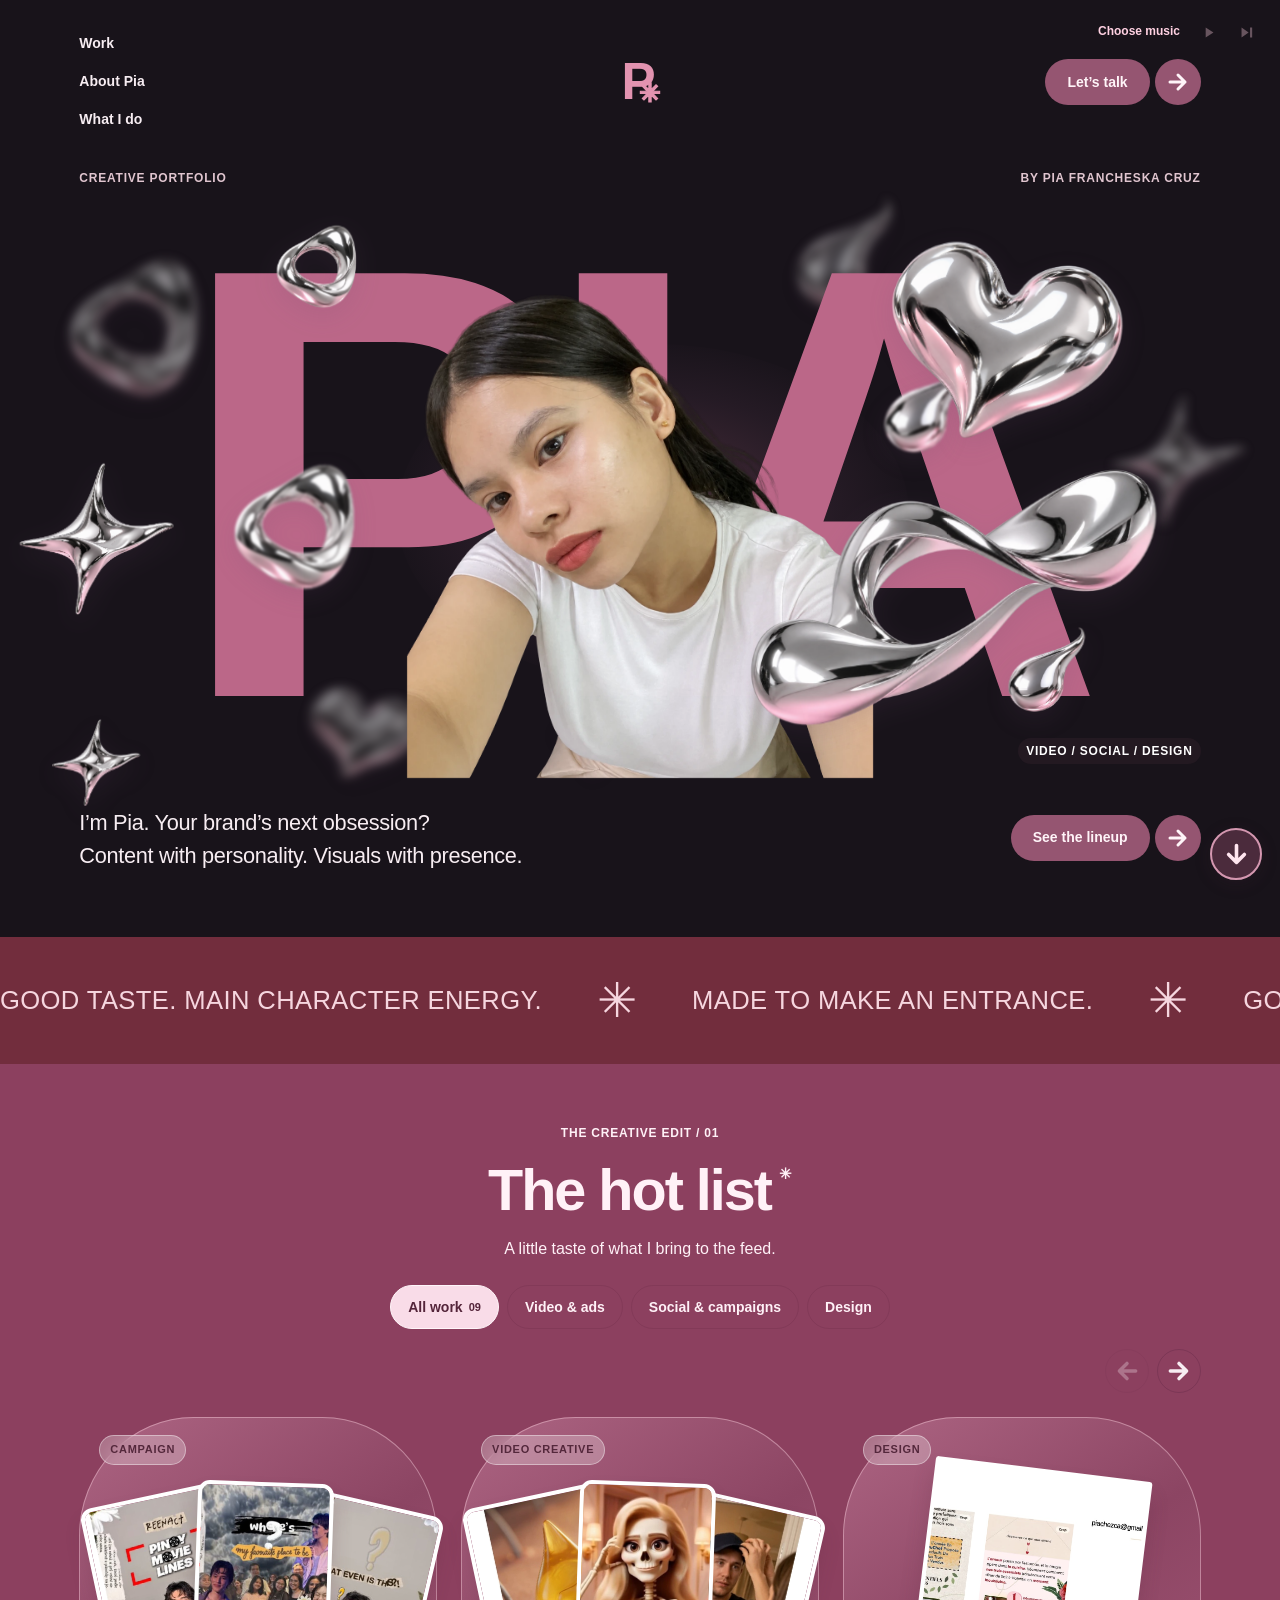
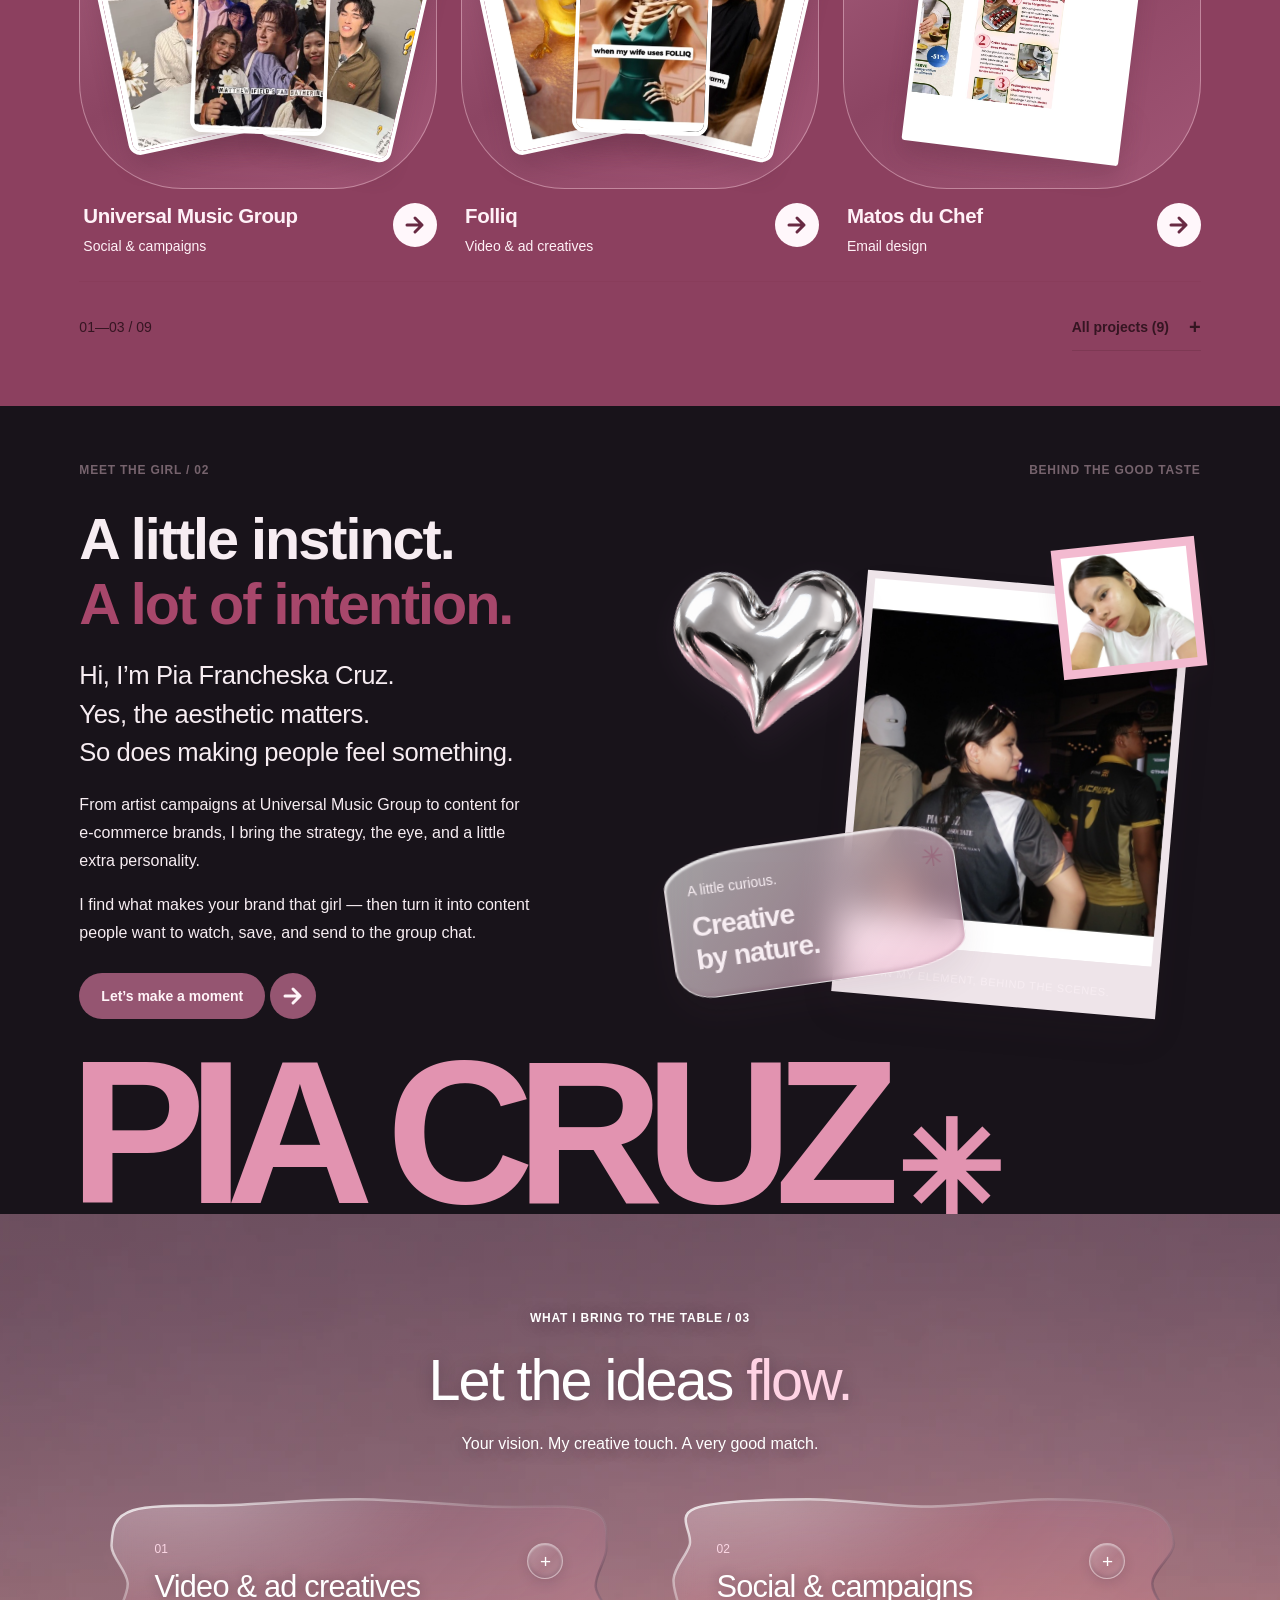
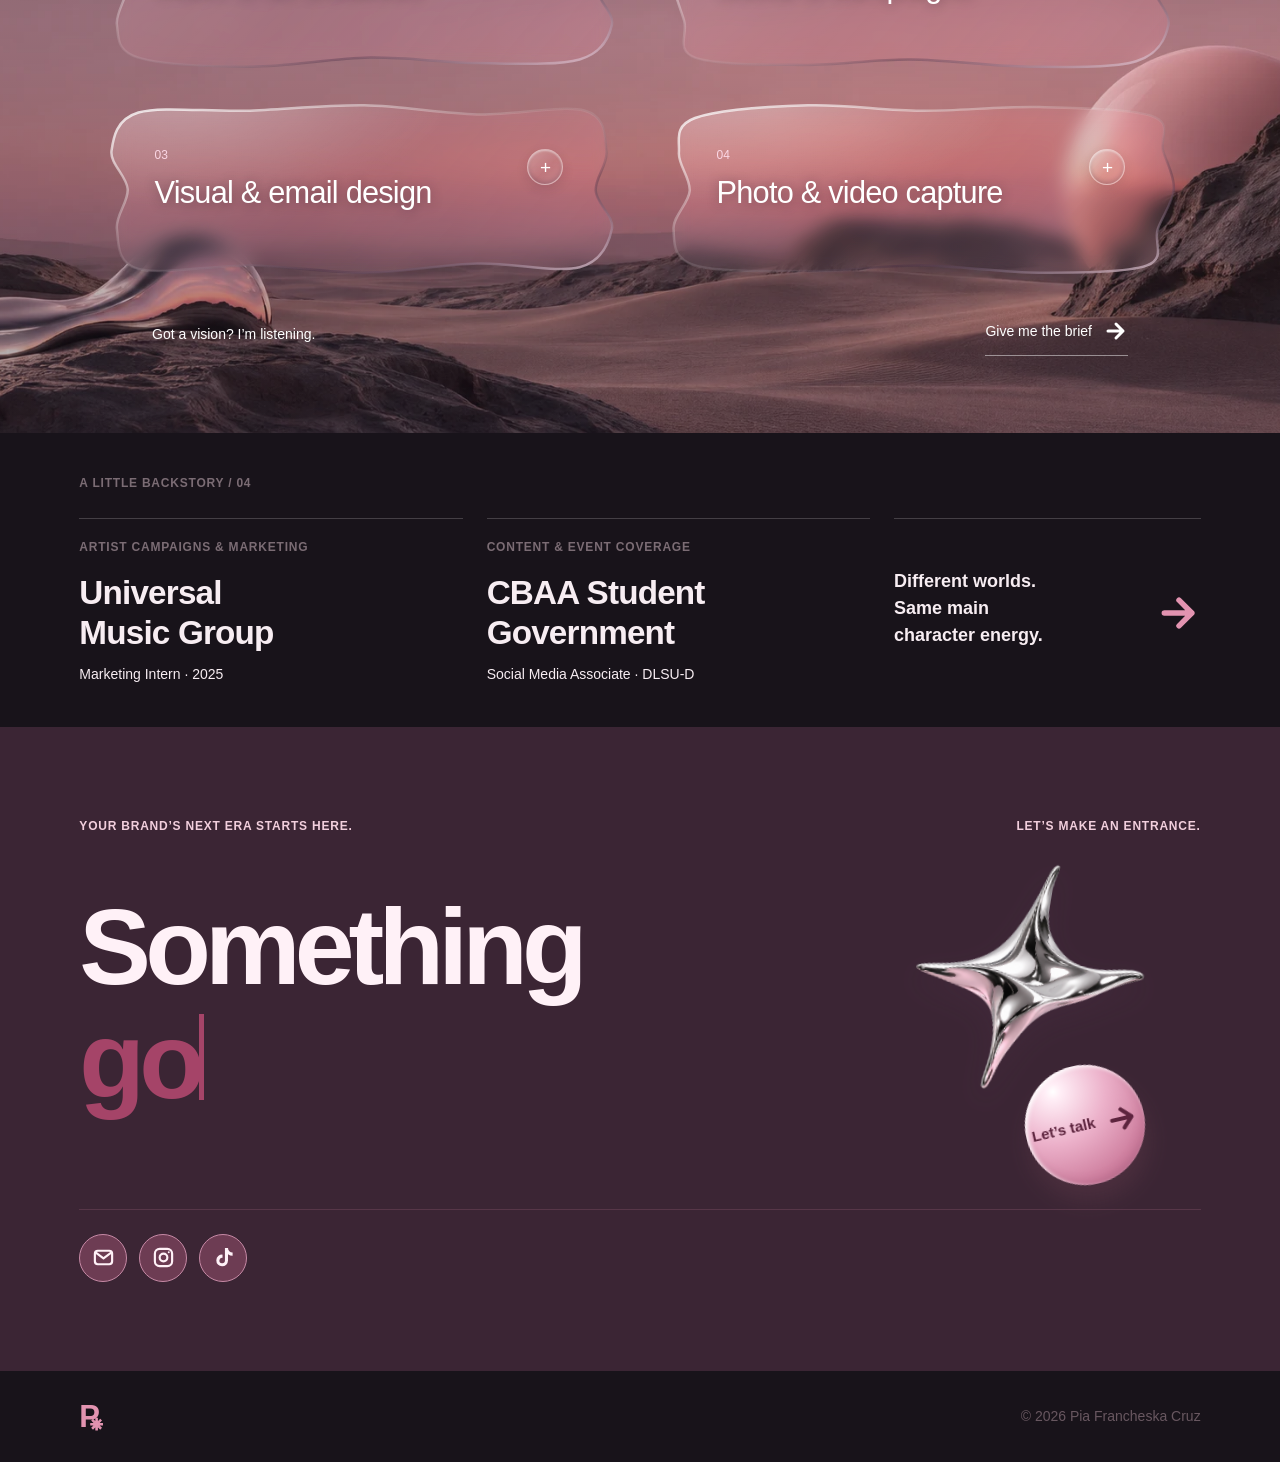
==== commit 83ee2155: "Center hot list category group horizontally" ====
--- a/index.html
+++ b/index.html
@@ -1,5 +1,5 @@
 <!doctype html>
-<html lang="en"><head><meta charset="UTF-8"><meta name="viewport" content="width=device-width, initial-scale=1"><meta name="theme-color" content="#d77c9b"><meta name="description" content="Pia Francheska Cruz — creative ideas with personality. Discover video, campaigns, social content, and design."><title>Pia Cruz — Good taste. Main character energy.</title><link rel="stylesheet" href="styles.css?v=20261109-centered-labels"><link rel="icon" href="data:image/svg+xml,%3Csvg xmlns='http://www.w3.org/2000/svg' viewBox='0 0 100 100'%3E%3Crect width='100' height='100' rx='35' fill='%23d77c9b'/%3E%3Ctext x='50' y='76' text-anchor='middle' font-size='80' fill='white' font-family='Arial' font-weight='900'%3Ep%3C/text%3E%3C/svg%3E"></head>
+<html lang="en"><head><meta charset="UTF-8"><meta name="viewport" content="width=device-width, initial-scale=1"><meta name="theme-color" content="#d77c9b"><meta name="description" content="Pia Francheska Cruz — creative ideas with personality. Discover video, campaigns, social content, and design."><title>Pia Cruz — Good taste. Main character energy.</title><link rel="stylesheet" href="styles.css?v=20261109-centered-filters"><link rel="icon" href="data:image/svg+xml,%3Csvg xmlns='http://www.w3.org/2000/svg' viewBox='0 0 100 100'%3E%3Crect width='100' height='100' rx='35' fill='%23d77c9b'/%3E%3Ctext x='50' y='76' text-anchor='middle' font-size='80' fill='white' font-family='Arial' font-weight='900'%3Ep%3C/text%3E%3C/svg%3E"></head>
 <body><a class="skip" href="#work">Skip to selected work</a>
 
 <main><section class="hero" aria-labelledby="hero-title"><header class="header"><nav aria-label="Main navigation"><a class="nav-work" href="#work">Work</a><a href="#about">About Pia</a><a href="#services">What I do</a></nav><a href="#" class="wordmark" aria-label="Pia Cruz home">P<sup>✳</sup></a><a class="split-button header-cta" href="mailto:piachezca@gmail.com"><span>Let’s talk</span><i aria-hidden="true"><svg class="action-arrow" viewBox="0 0 24 24" aria-hidden="true"><path d="M4 12h15M12 5l7 7-7 7"/></svg></i></a></header><button type="button" class="chrome-toy chrome-toy-ribbon" aria-label="Move chrome ribbon" aria-describedby="chrome-help"><img class="hero-metal" src="assets/chrome-ribbon.webp" alt="" draggable="false"></button><button type="button" class="chrome-toy chrome-toy-star" aria-label="Move chrome star" aria-describedby="chrome-help"><img class="hero-metal" src="assets/chrome-star.png" alt="" draggable="false"></button><button type="button" class="chrome-toy chrome-toy-heart" aria-label="Move chrome heart" aria-describedby="chrome-help"><img class="hero-metal" src="assets/chrome-heart.png" alt="" draggable="false"></button><button type="button" class="chrome-toy chrome-toy-small-ring" aria-label="Move chrome ring" aria-describedby="chrome-help"><img class="hero-metal" src="assets/chrome-ring.png" alt="" draggable="false"></button><button type="button" class="chrome-toy chrome-toy-small-drop" aria-label="Move chrome droplet" aria-describedby="chrome-help"><img class="hero-metal" src="assets/chrome-drop.png" alt="" draggable="false"></button><button type="button" class="chrome-toy chrome-toy-small-star" aria-label="Move chrome small star" aria-describedby="chrome-help"><img class="hero-metal" src="assets/chrome-star.png" alt="" draggable="false"></button><button type="button" class="chrome-toy chrome-toy-distant-ring chrome-distant" aria-label="Move chrome distant ring" aria-describedby="chrome-help"><img class="hero-metal" src="assets/chrome-ring.png" alt="" draggable="false"></button><button type="button" class="chrome-toy chrome-toy-distant-drop chrome-distant" aria-label="Move chrome distant droplet" aria-describedby="chrome-help"><img class="hero-metal" src="assets/chrome-drop.png" alt="" draggable="false"></button><button type="button" class="chrome-toy chrome-toy-distant-star chrome-distant" aria-label="Move chrome distant star" aria-describedby="chrome-help"><img class="hero-metal" src="assets/chrome-star.png" alt="" draggable="false"></button><button type="button" class="chrome-toy chrome-toy-distant-heart chrome-distant" aria-label="Move chrome distant heart" aria-describedby="chrome-help"><img class="hero-metal" src="assets/chrome-heart.png" alt="" draggable="false"></button><button type="button" class="chrome-toy chrome-toy-mid-arc chrome-mid" aria-label="Move chrome arc" aria-describedby="chrome-help"><img class="hero-metal" src="assets/chrome-ring.png" alt="" draggable="false"></button><button type="button" class="chrome-toy chrome-toy-mid-drop chrome-mid" aria-label="Move chrome silver droplet" aria-describedby="chrome-help"><img class="hero-metal" src="assets/chrome-drop.png" alt="" draggable="false"></button><button type="button" class="chrome-toy chrome-toy-mid-spark chrome-mid" aria-label="Move chrome sparkle" aria-describedby="chrome-help"><img class="hero-metal" src="assets/chrome-star.png" alt="" draggable="false"></button><div class="hero-stage"><div class="hero-kicker"><span>CREATIVE PORTFOLIO</span><span>BY PIA FRANCHESKA CRUZ</span></div><h1 id="hero-title" class="hero-name">PIA</h1><div class="hero-aura" aria-hidden="true"></div><span id="chrome-help" class="sr-only">Drag and release to throw, or click to nudge. Use arrow keys to push; press Escape to reset.</span><div class="portrait-window"><img src="assets/pia-cutout.webp" alt="Pia Francheska Cruz" fetchpriority="high"></div><span class="hero-edition">VIDEO / SOCIAL / DESIGN</span></div><div class="hero-intro"><div><p>I’m Pia. Your brand’s next obsession?<br class="desktop-break"> Content with personality. Visuals with presence.</p><a class="split-button" href="#work"><span>See the lineup</span><i aria-hidden="true"><svg class="action-arrow" viewBox="0 0 24 24" aria-hidden="true"><path d="M4 12h15M12 5l7 7-7 7"/></svg></i></a></div></div></section>
@@ -9,4 +9,4 @@
 <section class="experience section"><span class="mini-label">A LITTLE BACKSTORY / 04</span><div class="experience-grid"><div><span>ARTIST CAMPAIGNS & MARKETING</span><h3>Universal<br>Music Group</h3><p>Marketing Intern · 2025</p></div><div><span>CONTENT & EVENT COVERAGE</span><h3>CBAA Student<br>Government</h3><p>Social Media Associate · DLSU-D</p></div><div class="experience-note"><p>Different worlds.<br>Same main character energy.</p><span aria-hidden="true"><svg class="action-arrow" viewBox="0 0 24 24" aria-hidden="true"><path d="M4 12h15M12 5l7 7-7 7"/></svg></span></div></div></section>
 <section class="contact section" id="contact" aria-labelledby="contact-title"><div class="contact-top"><span class="mini-label">YOUR BRAND’S NEXT ERA STARTS HERE.</span><span class="mini-label">LET’S MAKE AN ENTRANCE.</span></div><div class="contact-stage"><h2 id="contact-title">Something<br><span>good</span> awaits.</h2><img class="contact-chrome" src="assets/chrome-star.png" alt="" aria-hidden="true" loading="lazy"><a class="contact-orb" href="mailto:piachezca@gmail.com"><span>Let’s talk</span><i aria-hidden="true"><svg class="action-arrow" viewBox="0 0 24 24" aria-hidden="true"><path d="M4 12h15M12 5l7 7-7 7"/></svg></i></a></div><div class="contact-bottom"><a class="icon-link" href="mailto:piachezca@gmail.com" aria-label="Email Pia" title="Email Pia"><svg viewBox="0 0 24 24" aria-hidden="true"><rect x="3" y="5" width="18" height="14" rx="3"/><path d="m4 7 8 6 8-6"/></svg></a><a class="icon-link" href="https://www.instagram.com/piachezka/" target="_blank" rel="noopener noreferrer" aria-label="Pia on Instagram (opens in a new tab)" title="Instagram"><svg viewBox="0 0 24 24" aria-hidden="true"><rect x="3" y="3" width="18" height="18" rx="5"/><circle cx="12" cy="12" r="4"/><circle cx="17.5" cy="6.5" r="1" fill="currentColor" stroke="none"/></svg></a><a class="icon-link" href="https://www.tiktok.com/@wydpia" target="_blank" rel="noopener noreferrer" aria-label="Pia on TikTok (opens in a new tab)" title="TikTok"><svg class="social-filled" viewBox="0 0 24 24" aria-hidden="true"><path d="M16.7 2h-3.2v13.1a2.9 2.9 0 1 1-2.5-2.9V9a6.1 6.1 0 1 0 5.7 6.1V8.5a8.1 8.1 0 0 0 4.8 1.6V6.9A4.8 4.8 0 0 1 16.7 2Z"/></svg></a></div></section></main>
 <button class="page-scroll" type="button" aria-label="Scroll down" hidden><svg viewBox="0 0 24 24" aria-hidden="true"><path d="M12 4v15M5 12l7 7 7-7"/></svg></button><aside class="music-player" aria-label="Background music"><button id="music-title" class="music-title" type="button" title="Choose audio files to preview">Choose music</button><button id="audio-toggle" type="button" aria-label="Play music" disabled><svg viewBox="0 0 24 24" aria-hidden="true"><path class="play-symbol" d="m8 5 11 7-11 7Z"/><path class="pause-symbol" d="M7 5h3v14H7zM14 5h3v14h-3z"/></svg></button><button id="audio-next" type="button" aria-label="Next song" disabled><svg viewBox="0 0 24 24" aria-hidden="true"><path d="m5 5 10 7-10 7ZM17 5h3v14h-3Z"/></svg></button><input id="music-files" type="file" accept="audio/*,.mp3,.m4a,.wav,.ogg" multiple hidden><audio id="background-audio" preload="none"></audio><span id="audio-status" class="sr-only" role="status"></span></aside><footer><a class="wordmark" href="#" aria-label="Back to home">P<sup>✳</sup></a><p>© <span id="year"></span> Pia Francheska Cruz</p><a class="icon-link" href="#" aria-label="Back to top" title="Back to top"><span aria-hidden="true"><svg class="action-arrow" viewBox="0 0 24 24" aria-hidden="true"><path d="M12 20V5M5 12l7-7 7 7"/></svg></span></a></footer>
-<dialog id="project-dialog" aria-labelledby="dialog-title"><div class="dialog-head"><span class="mini-label" id="dialog-category"></span><button class="close" aria-label="Close project">✕</button></div><h2 id="dialog-title"></h2><p id="dialog-description"></p><div id="dialog-images"></div></dialog><script src="script.js?v=20261109-centered-labels"></script><svg width="0" height="0" aria-hidden="true" style="position:absolute;pointer-events:none"><defs><clipPath id="service-liquid-outline" clipPathUnits="objectBoundingBox"><path d="M.07 .08 C.18 .01 .24 .09 .36 .05 S.57 .01 .68 .06 S.91 0 .96 .12 S.92 .33 .96 .48 S.99 .77 .94 .87 S.83 .87 .79 .96 S.69 .92 .58 .94 S.38 .89 .26 .94 S.05 .97 .05 .83 S.01 .62 .05 .48 S.01 .18 .07 .08Z"/></clipPath><clipPath id="service-liquid-1" clipPathUnits="objectBoundingBox"><path transform="scale(.01)" d="M8 10C12.000 6.333 21.000 8.000 28 7C35.000 6.000 42.333 3.833 50 4C57.667 4.167 66.833 7.000 74 8C81.167 9.000 89.333 6.333 93 10C96.667 13.667 95.833 23.000 96 30C96.167 37.000 93.833 44.833 94 52C94.167 59.167 97.500 66.333 97 73C96.500 79.667 95.167 88.500 91 92C86.833 95.500 78.500 94.167 72 94C65.500 93.833 59.000 90.667 52 91C45.000 91.333 37.167 96.000 30 96C22.833 96.000 13.167 94.833 9 91C4.833 87.167 5.333 79.833 5 73C4.667 66.167 7.167 57.333 7 50C6.833 42.667 3.833 35.667 4 29C4.167 22.333 4.000 13.667 8 10Z"/></clipPath><clipPath id="service-liquid-2" clipPathUnits="objectBoundingBox"><path transform="scale(.01)" d="M8 9C11.667 4.833 21.833 4.167 29 4C36.167 3.833 43.500 8.000 51 8C58.500 8.000 67.167 3.833 74 4C80.833 4.167 88.167 5.000 92 9C95.833 13.000 96.833 21.167 97 28C97.167 34.833 93.167 42.500 93 50C92.833 57.500 96.500 65.833 96 73C95.500 80.167 94.333 89.167 90 93C85.667 96.833 77.000 96.167 70 96C63.000 95.833 55.000 92.167 48 92C41.000 91.833 34.667 95.167 28 95C21.333 94.833 11.667 95.000 8 91C4.333 87.000 6.667 78.167 6 71C5.333 63.833 3.833 55.000 4 48C4.167 41.000 6.333 35.500 7 29C7.667 22.500 4.333 13.167 8 9Z"/></clipPath><clipPath id="service-liquid-3" clipPathUnits="objectBoundingBox"><path transform="scale(.01)" d="M9 8C13.167 4.333 22.000 7.667 29 7C36.000 6.333 43.833 3.667 51 4C58.167 4.333 65.167 8.500 72 9C78.833 9.500 88.000 3.667 92 7C96.000 10.333 95.667 21.667 96 29C96.333 36.333 93.833 43.833 94 51C94.167 58.167 97.500 65.000 97 72C96.500 79.000 95.167 89.833 91 93C86.833 96.167 78.667 90.500 72 91C65.333 91.500 58.000 95.833 51 96C44.000 96.167 37.000 92.333 30 92C23.000 91.667 13.167 97.333 9 94C4.833 90.667 5.333 79.333 5 72C4.667 64.667 7.167 57.167 7 50C6.833 42.833 3.667 36.000 4 29C4.333 22.000 4.833 11.667 9 8Z"/></clipPath><clipPath id="service-liquid-4" clipPathUnits="objectBoundingBox"><path transform="scale(.01)" d="M8 11C12.000 6.667 22.000 4.667 29 4C36.000 3.333 42.833 6.833 50 7C57.167 7.167 64.833 4.500 72 5C79.167 5.500 89.167 6.000 93 10C96.833 14.000 94.333 22.333 95 29C95.667 35.667 97.167 42.833 97 50C96.833 57.167 94.833 65.000 94 72C93.167 79.000 95.667 88.000 92 92C88.333 96.000 79.000 96.000 72 96C65.000 96.000 57.000 92.167 50 92C43.000 91.833 37.000 95.000 30 95C23.000 95.000 12.333 95.833 8 92C3.667 88.167 4.167 78.833 4 72C3.833 65.167 6.833 58.000 7 51C7.167 44.000 4.833 36.667 5 30C5.167 23.333 4.000 15.333 8 11Z"/></clipPath></defs></svg></body></html>
+<dialog id="project-dialog" aria-labelledby="dialog-title"><div class="dialog-head"><span class="mini-label" id="dialog-category"></span><button class="close" aria-label="Close project">✕</button></div><h2 id="dialog-title"></h2><p id="dialog-description"></p><div id="dialog-images"></div></dialog><script src="script.js?v=20261109-centered-filters"></script><svg width="0" height="0" aria-hidden="true" style="position:absolute;pointer-events:none"><defs><clipPath id="service-liquid-outline" clipPathUnits="objectBoundingBox"><path d="M.07 .08 C.18 .01 .24 .09 .36 .05 S.57 .01 .68 .06 S.91 0 .96 .12 S.92 .33 .96 .48 S.99 .77 .94 .87 S.83 .87 .79 .96 S.69 .92 .58 .94 S.38 .89 .26 .94 S.05 .97 .05 .83 S.01 .62 .05 .48 S.01 .18 .07 .08Z"/></clipPath><clipPath id="service-liquid-1" clipPathUnits="objectBoundingBox"><path transform="scale(.01)" d="M8 10C12.000 6.333 21.000 8.000 28 7C35.000 6.000 42.333 3.833 50 4C57.667 4.167 66.833 7.000 74 8C81.167 9.000 89.333 6.333 93 10C96.667 13.667 95.833 23.000 96 30C96.167 37.000 93.833 44.833 94 52C94.167 59.167 97.500 66.333 97 73C96.500 79.667 95.167 88.500 91 92C86.833 95.500 78.500 94.167 72 94C65.500 93.833 59.000 90.667 52 91C45.000 91.333 37.167 96.000 30 96C22.833 96.000 13.167 94.833 9 91C4.833 87.167 5.333 79.833 5 73C4.667 66.167 7.167 57.333 7 50C6.833 42.667 3.833 35.667 4 29C4.167 22.333 4.000 13.667 8 10Z"/></clipPath><clipPath id="service-liquid-2" clipPathUnits="objectBoundingBox"><path transform="scale(.01)" d="M8 9C11.667 4.833 21.833 4.167 29 4C36.167 3.833 43.500 8.000 51 8C58.500 8.000 67.167 3.833 74 4C80.833 4.167 88.167 5.000 92 9C95.833 13.000 96.833 21.167 97 28C97.167 34.833 93.167 42.500 93 50C92.833 57.500 96.500 65.833 96 73C95.500 80.167 94.333 89.167 90 93C85.667 96.833 77.000 96.167 70 96C63.000 95.833 55.000 92.167 48 92C41.000 91.833 34.667 95.167 28 95C21.333 94.833 11.667 95.000 8 91C4.333 87.000 6.667 78.167 6 71C5.333 63.833 3.833 55.000 4 48C4.167 41.000 6.333 35.500 7 29C7.667 22.500 4.333 13.167 8 9Z"/></clipPath><clipPath id="service-liquid-3" clipPathUnits="objectBoundingBox"><path transform="scale(.01)" d="M9 8C13.167 4.333 22.000 7.667 29 7C36.000 6.333 43.833 3.667 51 4C58.167 4.333 65.167 8.500 72 9C78.833 9.500 88.000 3.667 92 7C96.000 10.333 95.667 21.667 96 29C96.333 36.333 93.833 43.833 94 51C94.167 58.167 97.500 65.000 97 72C96.500 79.000 95.167 89.833 91 93C86.833 96.167 78.667 90.500 72 91C65.333 91.500 58.000 95.833 51 96C44.000 96.167 37.000 92.333 30 92C23.000 91.667 13.167 97.333 9 94C4.833 90.667 5.333 79.333 5 72C4.667 64.667 7.167 57.167 7 50C6.833 42.833 3.667 36.000 4 29C4.333 22.000 4.833 11.667 9 8Z"/></clipPath><clipPath id="service-liquid-4" clipPathUnits="objectBoundingBox"><path transform="scale(.01)" d="M8 11C12.000 6.667 22.000 4.667 29 4C36.000 3.333 42.833 6.833 50 7C57.167 7.167 64.833 4.500 72 5C79.167 5.500 89.167 6.000 93 10C96.833 14.000 94.333 22.333 95 29C95.667 35.667 97.167 42.833 97 50C96.833 57.167 94.833 65.000 94 72C93.167 79.000 95.667 88.000 92 92C88.333 96.000 79.000 96.000 72 96C65.000 96.000 57.000 92.167 50 92C43.000 91.833 37.000 95.000 30 95C23.000 95.000 12.333 95.833 8 92C3.667 88.167 4.167 78.833 4 72C3.833 65.167 6.833 58.000 7 51C7.167 44.000 4.833 36.667 5 30C5.167 23.333 4.000 15.333 8 11Z"/></clipPath></defs></svg></body></html>
--- a/styles.css
+++ b/styles.css
@@ -286,3 +286,8 @@
 .header nav a{display:inline-flex;align-items:center;justify-content:flex-start}
 .filters button{display:inline-flex;align-items:center;justify-content:center;gap:6px}
 .filters sup{position:static;vertical-align:baseline;line-height:1;margin-left:0}
+
+/* Keep the category group centered independently of gallery controls. */
+.work-toolbar{display:flex;flex-direction:column;align-items:stretch}
+.work-toolbar .filters{width:100%;justify-content:center}
+.work-toolbar .gallery-arrows{align-self:flex-end}
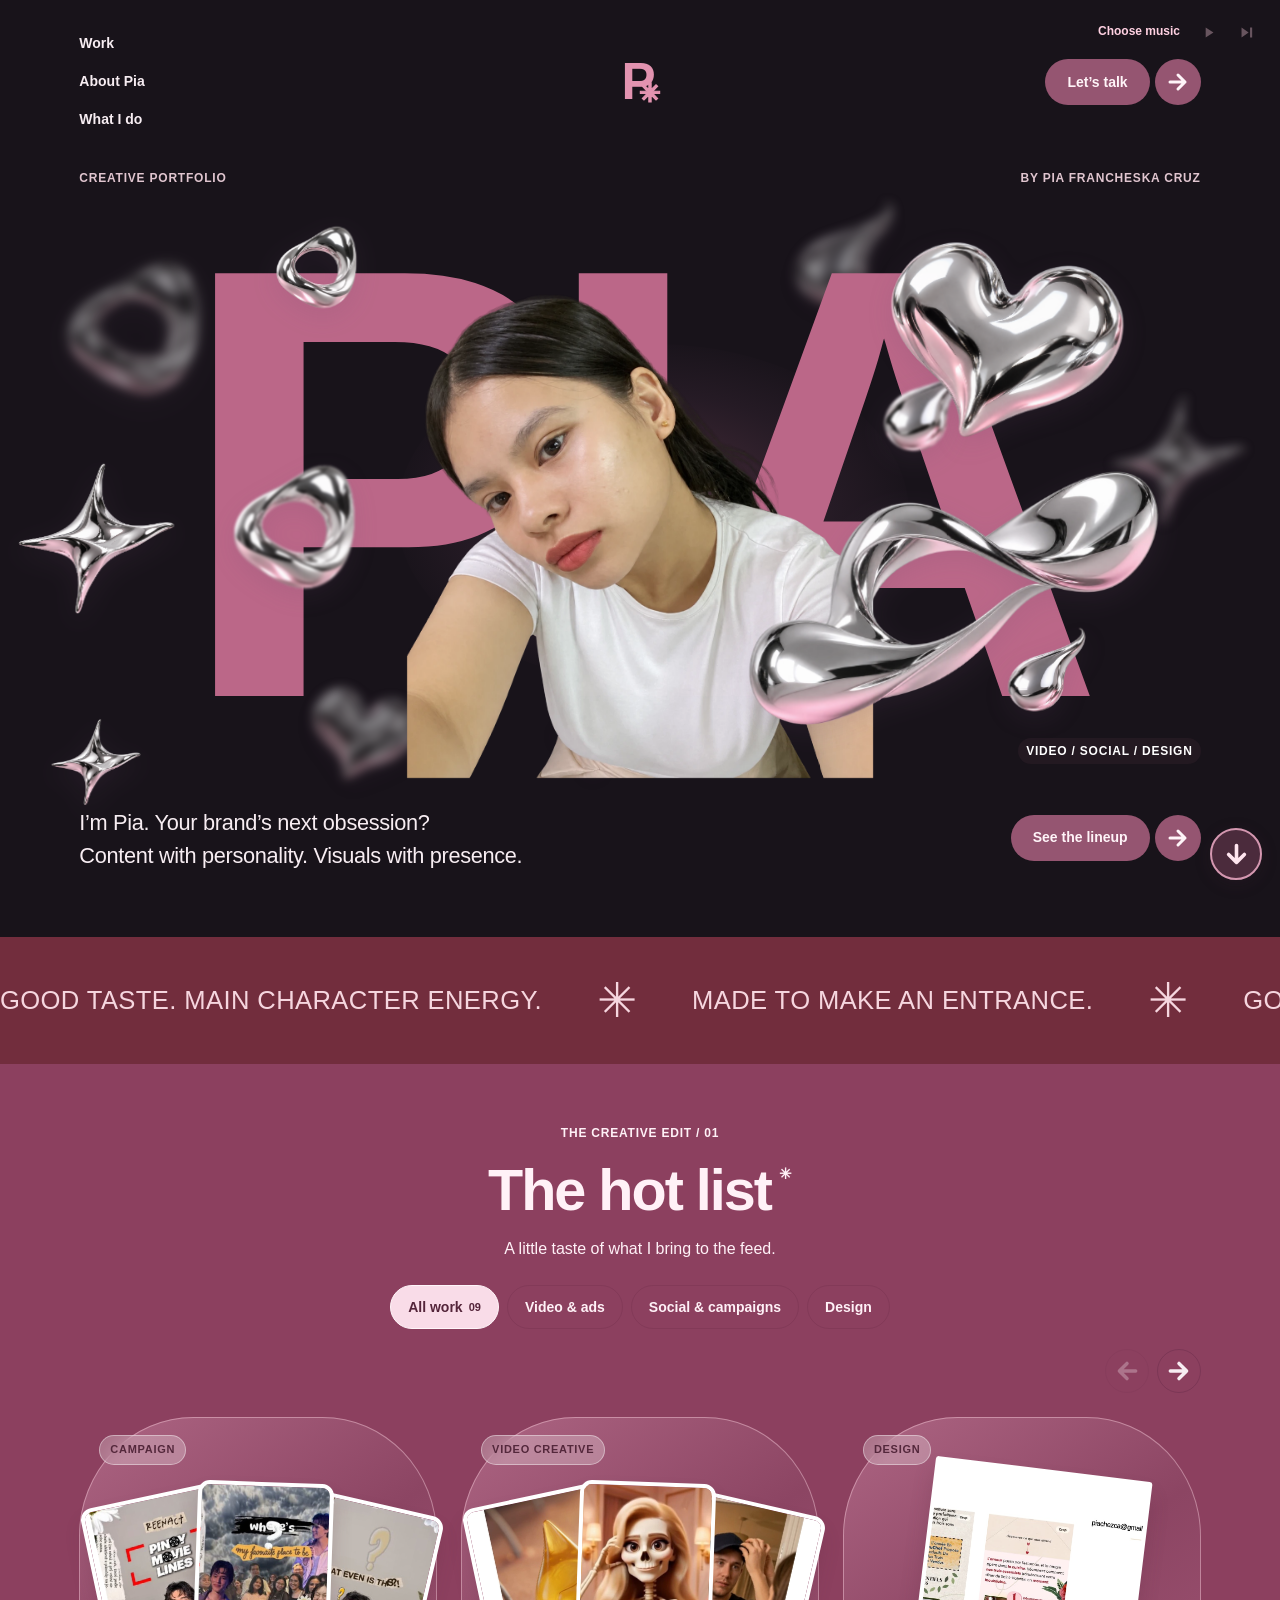
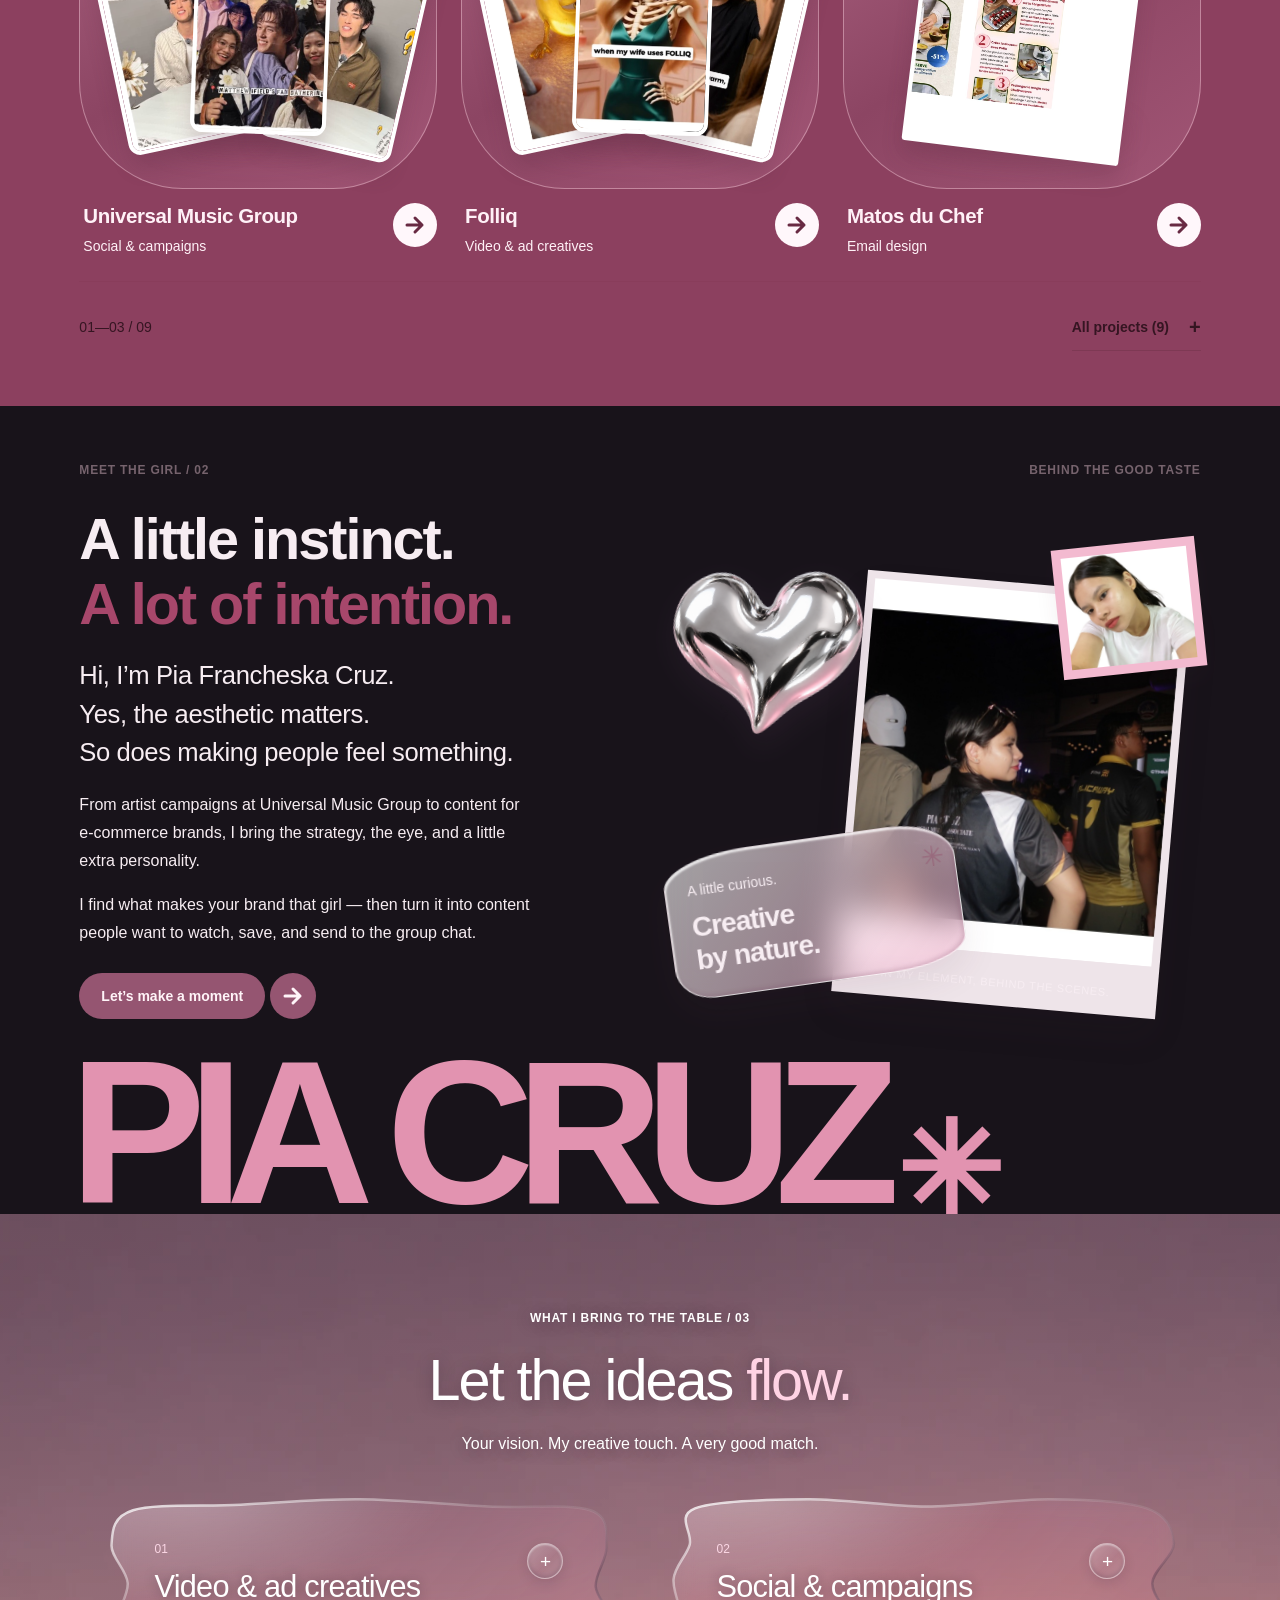
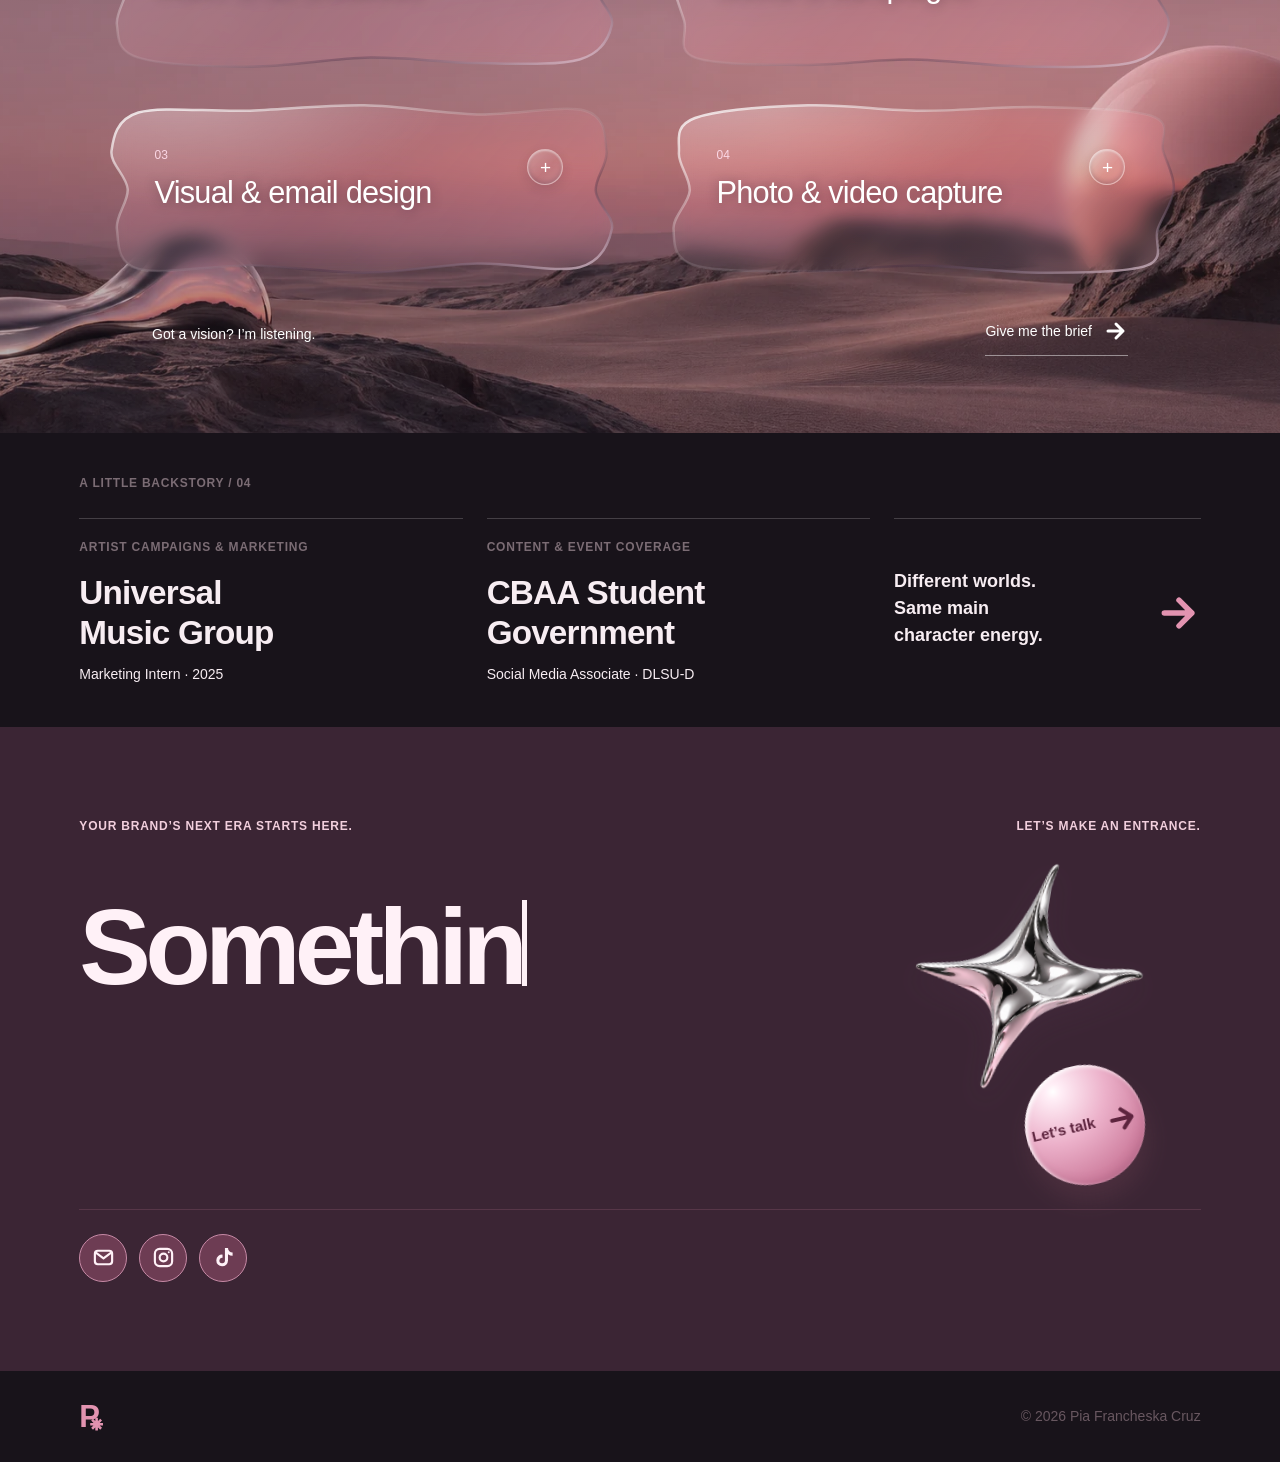
==== commit 64c10377: "Rotate top logo asterisk on hover and focus" ====
--- a/index.html
+++ b/index.html
@@ -1,5 +1,5 @@
 <!doctype html>
-<html lang="en"><head><meta charset="UTF-8"><meta name="viewport" content="width=device-width, initial-scale=1"><meta name="theme-color" content="#d77c9b"><meta name="description" content="Pia Francheska Cruz — creative ideas with personality. Discover video, campaigns, social content, and design."><title>Pia Cruz — Good taste. Main character energy.</title><link rel="stylesheet" href="styles.css?v=20261109-centered-filters"><link rel="icon" href="data:image/svg+xml,%3Csvg xmlns='http://www.w3.org/2000/svg' viewBox='0 0 100 100'%3E%3Crect width='100' height='100' rx='35' fill='%23d77c9b'/%3E%3Ctext x='50' y='76' text-anchor='middle' font-size='80' fill='white' font-family='Arial' font-weight='900'%3Ep%3C/text%3E%3C/svg%3E"></head>
+<html lang="en"><head><meta charset="UTF-8"><meta name="viewport" content="width=device-width, initial-scale=1"><meta name="theme-color" content="#d77c9b"><meta name="description" content="Pia Francheska Cruz — creative ideas with personality. Discover video, campaigns, social content, and design."><title>Pia Cruz — Good taste. Main character energy.</title><link rel="stylesheet" href="styles.css?v=20261109-logo-spin"><link rel="icon" href="data:image/svg+xml,%3Csvg xmlns='http://www.w3.org/2000/svg' viewBox='0 0 100 100'%3E%3Crect width='100' height='100' rx='35' fill='%23d77c9b'/%3E%3Ctext x='50' y='76' text-anchor='middle' font-size='80' fill='white' font-family='Arial' font-weight='900'%3Ep%3C/text%3E%3C/svg%3E"></head>
 <body><a class="skip" href="#work">Skip to selected work</a>
 
 <main><section class="hero" aria-labelledby="hero-title"><header class="header"><nav aria-label="Main navigation"><a class="nav-work" href="#work">Work</a><a href="#about">About Pia</a><a href="#services">What I do</a></nav><a href="#" class="wordmark" aria-label="Pia Cruz home">P<sup>✳</sup></a><a class="split-button header-cta" href="mailto:piachezca@gmail.com"><span>Let’s talk</span><i aria-hidden="true"><svg class="action-arrow" viewBox="0 0 24 24" aria-hidden="true"><path d="M4 12h15M12 5l7 7-7 7"/></svg></i></a></header><button type="button" class="chrome-toy chrome-toy-ribbon" aria-label="Move chrome ribbon" aria-describedby="chrome-help"><img class="hero-metal" src="assets/chrome-ribbon.webp" alt="" draggable="false"></button><button type="button" class="chrome-toy chrome-toy-star" aria-label="Move chrome star" aria-describedby="chrome-help"><img class="hero-metal" src="assets/chrome-star.png" alt="" draggable="false"></button><button type="button" class="chrome-toy chrome-toy-heart" aria-label="Move chrome heart" aria-describedby="chrome-help"><img class="hero-metal" src="assets/chrome-heart.png" alt="" draggable="false"></button><button type="button" class="chrome-toy chrome-toy-small-ring" aria-label="Move chrome ring" aria-describedby="chrome-help"><img class="hero-metal" src="assets/chrome-ring.png" alt="" draggable="false"></button><button type="button" class="chrome-toy chrome-toy-small-drop" aria-label="Move chrome droplet" aria-describedby="chrome-help"><img class="hero-metal" src="assets/chrome-drop.png" alt="" draggable="false"></button><button type="button" class="chrome-toy chrome-toy-small-star" aria-label="Move chrome small star" aria-describedby="chrome-help"><img class="hero-metal" src="assets/chrome-star.png" alt="" draggable="false"></button><button type="button" class="chrome-toy chrome-toy-distant-ring chrome-distant" aria-label="Move chrome distant ring" aria-describedby="chrome-help"><img class="hero-metal" src="assets/chrome-ring.png" alt="" draggable="false"></button><button type="button" class="chrome-toy chrome-toy-distant-drop chrome-distant" aria-label="Move chrome distant droplet" aria-describedby="chrome-help"><img class="hero-metal" src="assets/chrome-drop.png" alt="" draggable="false"></button><button type="button" class="chrome-toy chrome-toy-distant-star chrome-distant" aria-label="Move chrome distant star" aria-describedby="chrome-help"><img class="hero-metal" src="assets/chrome-star.png" alt="" draggable="false"></button><button type="button" class="chrome-toy chrome-toy-distant-heart chrome-distant" aria-label="Move chrome distant heart" aria-describedby="chrome-help"><img class="hero-metal" src="assets/chrome-heart.png" alt="" draggable="false"></button><button type="button" class="chrome-toy chrome-toy-mid-arc chrome-mid" aria-label="Move chrome arc" aria-describedby="chrome-help"><img class="hero-metal" src="assets/chrome-ring.png" alt="" draggable="false"></button><button type="button" class="chrome-toy chrome-toy-mid-drop chrome-mid" aria-label="Move chrome silver droplet" aria-describedby="chrome-help"><img class="hero-metal" src="assets/chrome-drop.png" alt="" draggable="false"></button><button type="button" class="chrome-toy chrome-toy-mid-spark chrome-mid" aria-label="Move chrome sparkle" aria-describedby="chrome-help"><img class="hero-metal" src="assets/chrome-star.png" alt="" draggable="false"></button><div class="hero-stage"><div class="hero-kicker"><span>CREATIVE PORTFOLIO</span><span>BY PIA FRANCHESKA CRUZ</span></div><h1 id="hero-title" class="hero-name">PIA</h1><div class="hero-aura" aria-hidden="true"></div><span id="chrome-help" class="sr-only">Drag and release to throw, or click to nudge. Use arrow keys to push; press Escape to reset.</span><div class="portrait-window"><img src="assets/pia-cutout.webp" alt="Pia Francheska Cruz" fetchpriority="high"></div><span class="hero-edition">VIDEO / SOCIAL / DESIGN</span></div><div class="hero-intro"><div><p>I’m Pia. Your brand’s next obsession?<br class="desktop-break"> Content with personality. Visuals with presence.</p><a class="split-button" href="#work"><span>See the lineup</span><i aria-hidden="true"><svg class="action-arrow" viewBox="0 0 24 24" aria-hidden="true"><path d="M4 12h15M12 5l7 7-7 7"/></svg></i></a></div></div></section>
@@ -9,4 +9,4 @@
 <section class="experience section"><span class="mini-label">A LITTLE BACKSTORY / 04</span><div class="experience-grid"><div><span>ARTIST CAMPAIGNS & MARKETING</span><h3>Universal<br>Music Group</h3><p>Marketing Intern · 2025</p></div><div><span>CONTENT & EVENT COVERAGE</span><h3>CBAA Student<br>Government</h3><p>Social Media Associate · DLSU-D</p></div><div class="experience-note"><p>Different worlds.<br>Same main character energy.</p><span aria-hidden="true"><svg class="action-arrow" viewBox="0 0 24 24" aria-hidden="true"><path d="M4 12h15M12 5l7 7-7 7"/></svg></span></div></div></section>
 <section class="contact section" id="contact" aria-labelledby="contact-title"><div class="contact-top"><span class="mini-label">YOUR BRAND’S NEXT ERA STARTS HERE.</span><span class="mini-label">LET’S MAKE AN ENTRANCE.</span></div><div class="contact-stage"><h2 id="contact-title">Something<br><span>good</span> awaits.</h2><img class="contact-chrome" src="assets/chrome-star.png" alt="" aria-hidden="true" loading="lazy"><a class="contact-orb" href="mailto:piachezca@gmail.com"><span>Let’s talk</span><i aria-hidden="true"><svg class="action-arrow" viewBox="0 0 24 24" aria-hidden="true"><path d="M4 12h15M12 5l7 7-7 7"/></svg></i></a></div><div class="contact-bottom"><a class="icon-link" href="mailto:piachezca@gmail.com" aria-label="Email Pia" title="Email Pia"><svg viewBox="0 0 24 24" aria-hidden="true"><rect x="3" y="5" width="18" height="14" rx="3"/><path d="m4 7 8 6 8-6"/></svg></a><a class="icon-link" href="https://www.instagram.com/piachezka/" target="_blank" rel="noopener noreferrer" aria-label="Pia on Instagram (opens in a new tab)" title="Instagram"><svg viewBox="0 0 24 24" aria-hidden="true"><rect x="3" y="3" width="18" height="18" rx="5"/><circle cx="12" cy="12" r="4"/><circle cx="17.5" cy="6.5" r="1" fill="currentColor" stroke="none"/></svg></a><a class="icon-link" href="https://www.tiktok.com/@wydpia" target="_blank" rel="noopener noreferrer" aria-label="Pia on TikTok (opens in a new tab)" title="TikTok"><svg class="social-filled" viewBox="0 0 24 24" aria-hidden="true"><path d="M16.7 2h-3.2v13.1a2.9 2.9 0 1 1-2.5-2.9V9a6.1 6.1 0 1 0 5.7 6.1V8.5a8.1 8.1 0 0 0 4.8 1.6V6.9A4.8 4.8 0 0 1 16.7 2Z"/></svg></a></div></section></main>
 <button class="page-scroll" type="button" aria-label="Scroll down" hidden><svg viewBox="0 0 24 24" aria-hidden="true"><path d="M12 4v15M5 12l7 7 7-7"/></svg></button><aside class="music-player" aria-label="Background music"><button id="music-title" class="music-title" type="button" title="Choose audio files to preview">Choose music</button><button id="audio-toggle" type="button" aria-label="Play music" disabled><svg viewBox="0 0 24 24" aria-hidden="true"><path class="play-symbol" d="m8 5 11 7-11 7Z"/><path class="pause-symbol" d="M7 5h3v14H7zM14 5h3v14h-3z"/></svg></button><button id="audio-next" type="button" aria-label="Next song" disabled><svg viewBox="0 0 24 24" aria-hidden="true"><path d="m5 5 10 7-10 7ZM17 5h3v14h-3Z"/></svg></button><input id="music-files" type="file" accept="audio/*,.mp3,.m4a,.wav,.ogg" multiple hidden><audio id="background-audio" preload="none"></audio><span id="audio-status" class="sr-only" role="status"></span></aside><footer><a class="wordmark" href="#" aria-label="Back to home">P<sup>✳</sup></a><p>© <span id="year"></span> Pia Francheska Cruz</p><a class="icon-link" href="#" aria-label="Back to top" title="Back to top"><span aria-hidden="true"><svg class="action-arrow" viewBox="0 0 24 24" aria-hidden="true"><path d="M12 20V5M5 12l7-7 7 7"/></svg></span></a></footer>
-<dialog id="project-dialog" aria-labelledby="dialog-title"><div class="dialog-head"><span class="mini-label" id="dialog-category"></span><button class="close" aria-label="Close project">✕</button></div><h2 id="dialog-title"></h2><p id="dialog-description"></p><div id="dialog-images"></div></dialog><script src="script.js?v=20261109-centered-filters"></script><svg width="0" height="0" aria-hidden="true" style="position:absolute;pointer-events:none"><defs><clipPath id="service-liquid-outline" clipPathUnits="objectBoundingBox"><path d="M.07 .08 C.18 .01 .24 .09 .36 .05 S.57 .01 .68 .06 S.91 0 .96 .12 S.92 .33 .96 .48 S.99 .77 .94 .87 S.83 .87 .79 .96 S.69 .92 .58 .94 S.38 .89 .26 .94 S.05 .97 .05 .83 S.01 .62 .05 .48 S.01 .18 .07 .08Z"/></clipPath><clipPath id="service-liquid-1" clipPathUnits="objectBoundingBox"><path transform="scale(.01)" d="M8 10C12.000 6.333 21.000 8.000 28 7C35.000 6.000 42.333 3.833 50 4C57.667 4.167 66.833 7.000 74 8C81.167 9.000 89.333 6.333 93 10C96.667 13.667 95.833 23.000 96 30C96.167 37.000 93.833 44.833 94 52C94.167 59.167 97.500 66.333 97 73C96.500 79.667 95.167 88.500 91 92C86.833 95.500 78.500 94.167 72 94C65.500 93.833 59.000 90.667 52 91C45.000 91.333 37.167 96.000 30 96C22.833 96.000 13.167 94.833 9 91C4.833 87.167 5.333 79.833 5 73C4.667 66.167 7.167 57.333 7 50C6.833 42.667 3.833 35.667 4 29C4.167 22.333 4.000 13.667 8 10Z"/></clipPath><clipPath id="service-liquid-2" clipPathUnits="objectBoundingBox"><path transform="scale(.01)" d="M8 9C11.667 4.833 21.833 4.167 29 4C36.167 3.833 43.500 8.000 51 8C58.500 8.000 67.167 3.833 74 4C80.833 4.167 88.167 5.000 92 9C95.833 13.000 96.833 21.167 97 28C97.167 34.833 93.167 42.500 93 50C92.833 57.500 96.500 65.833 96 73C95.500 80.167 94.333 89.167 90 93C85.667 96.833 77.000 96.167 70 96C63.000 95.833 55.000 92.167 48 92C41.000 91.833 34.667 95.167 28 95C21.333 94.833 11.667 95.000 8 91C4.333 87.000 6.667 78.167 6 71C5.333 63.833 3.833 55.000 4 48C4.167 41.000 6.333 35.500 7 29C7.667 22.500 4.333 13.167 8 9Z"/></clipPath><clipPath id="service-liquid-3" clipPathUnits="objectBoundingBox"><path transform="scale(.01)" d="M9 8C13.167 4.333 22.000 7.667 29 7C36.000 6.333 43.833 3.667 51 4C58.167 4.333 65.167 8.500 72 9C78.833 9.500 88.000 3.667 92 7C96.000 10.333 95.667 21.667 96 29C96.333 36.333 93.833 43.833 94 51C94.167 58.167 97.500 65.000 97 72C96.500 79.000 95.167 89.833 91 93C86.833 96.167 78.667 90.500 72 91C65.333 91.500 58.000 95.833 51 96C44.000 96.167 37.000 92.333 30 92C23.000 91.667 13.167 97.333 9 94C4.833 90.667 5.333 79.333 5 72C4.667 64.667 7.167 57.167 7 50C6.833 42.833 3.667 36.000 4 29C4.333 22.000 4.833 11.667 9 8Z"/></clipPath><clipPath id="service-liquid-4" clipPathUnits="objectBoundingBox"><path transform="scale(.01)" d="M8 11C12.000 6.667 22.000 4.667 29 4C36.000 3.333 42.833 6.833 50 7C57.167 7.167 64.833 4.500 72 5C79.167 5.500 89.167 6.000 93 10C96.833 14.000 94.333 22.333 95 29C95.667 35.667 97.167 42.833 97 50C96.833 57.167 94.833 65.000 94 72C93.167 79.000 95.667 88.000 92 92C88.333 96.000 79.000 96.000 72 96C65.000 96.000 57.000 92.167 50 92C43.000 91.833 37.000 95.000 30 95C23.000 95.000 12.333 95.833 8 92C3.667 88.167 4.167 78.833 4 72C3.833 65.167 6.833 58.000 7 51C7.167 44.000 4.833 36.667 5 30C5.167 23.333 4.000 15.333 8 11Z"/></clipPath></defs></svg></body></html>
+<dialog id="project-dialog" aria-labelledby="dialog-title"><div class="dialog-head"><span class="mini-label" id="dialog-category"></span><button class="close" aria-label="Close project">✕</button></div><h2 id="dialog-title"></h2><p id="dialog-description"></p><div id="dialog-images"></div></dialog><script src="script.js?v=20261109-logo-spin"></script><svg width="0" height="0" aria-hidden="true" style="position:absolute;pointer-events:none"><defs><clipPath id="service-liquid-outline" clipPathUnits="objectBoundingBox"><path d="M.07 .08 C.18 .01 .24 .09 .36 .05 S.57 .01 .68 .06 S.91 0 .96 .12 S.92 .33 .96 .48 S.99 .77 .94 .87 S.83 .87 .79 .96 S.69 .92 .58 .94 S.38 .89 .26 .94 S.05 .97 .05 .83 S.01 .62 .05 .48 S.01 .18 .07 .08Z"/></clipPath><clipPath id="service-liquid-1" clipPathUnits="objectBoundingBox"><path transform="scale(.01)" d="M8 10C12.000 6.333 21.000 8.000 28 7C35.000 6.000 42.333 3.833 50 4C57.667 4.167 66.833 7.000 74 8C81.167 9.000 89.333 6.333 93 10C96.667 13.667 95.833 23.000 96 30C96.167 37.000 93.833 44.833 94 52C94.167 59.167 97.500 66.333 97 73C96.500 79.667 95.167 88.500 91 92C86.833 95.500 78.500 94.167 72 94C65.500 93.833 59.000 90.667 52 91C45.000 91.333 37.167 96.000 30 96C22.833 96.000 13.167 94.833 9 91C4.833 87.167 5.333 79.833 5 73C4.667 66.167 7.167 57.333 7 50C6.833 42.667 3.833 35.667 4 29C4.167 22.333 4.000 13.667 8 10Z"/></clipPath><clipPath id="service-liquid-2" clipPathUnits="objectBoundingBox"><path transform="scale(.01)" d="M8 9C11.667 4.833 21.833 4.167 29 4C36.167 3.833 43.500 8.000 51 8C58.500 8.000 67.167 3.833 74 4C80.833 4.167 88.167 5.000 92 9C95.833 13.000 96.833 21.167 97 28C97.167 34.833 93.167 42.500 93 50C92.833 57.500 96.500 65.833 96 73C95.500 80.167 94.333 89.167 90 93C85.667 96.833 77.000 96.167 70 96C63.000 95.833 55.000 92.167 48 92C41.000 91.833 34.667 95.167 28 95C21.333 94.833 11.667 95.000 8 91C4.333 87.000 6.667 78.167 6 71C5.333 63.833 3.833 55.000 4 48C4.167 41.000 6.333 35.500 7 29C7.667 22.500 4.333 13.167 8 9Z"/></clipPath><clipPath id="service-liquid-3" clipPathUnits="objectBoundingBox"><path transform="scale(.01)" d="M9 8C13.167 4.333 22.000 7.667 29 7C36.000 6.333 43.833 3.667 51 4C58.167 4.333 65.167 8.500 72 9C78.833 9.500 88.000 3.667 92 7C96.000 10.333 95.667 21.667 96 29C96.333 36.333 93.833 43.833 94 51C94.167 58.167 97.500 65.000 97 72C96.500 79.000 95.167 89.833 91 93C86.833 96.167 78.667 90.500 72 91C65.333 91.500 58.000 95.833 51 96C44.000 96.167 37.000 92.333 30 92C23.000 91.667 13.167 97.333 9 94C4.833 90.667 5.333 79.333 5 72C4.667 64.667 7.167 57.167 7 50C6.833 42.833 3.667 36.000 4 29C4.333 22.000 4.833 11.667 9 8Z"/></clipPath><clipPath id="service-liquid-4" clipPathUnits="objectBoundingBox"><path transform="scale(.01)" d="M8 11C12.000 6.667 22.000 4.667 29 4C36.000 3.333 42.833 6.833 50 7C57.167 7.167 64.833 4.500 72 5C79.167 5.500 89.167 6.000 93 10C96.833 14.000 94.333 22.333 95 29C95.667 35.667 97.167 42.833 97 50C96.833 57.167 94.833 65.000 94 72C93.167 79.000 95.667 88.000 92 92C88.333 96.000 79.000 96.000 72 96C65.000 96.000 57.000 92.167 50 92C43.000 91.833 37.000 95.000 30 95C23.000 95.000 12.333 95.833 8 92C3.667 88.167 4.167 78.833 4 72C3.833 65.167 6.833 58.000 7 51C7.167 44.000 4.833 36.667 5 30C5.167 23.333 4.000 15.333 8 11Z"/></clipPath></defs></svg></body></html>
--- a/styles.css
+++ b/styles.css
@@ -291,3 +291,9 @@
 .work-toolbar{display:flex;flex-direction:column;align-items:stretch}
 .work-toolbar .filters{width:100%;justify-content:center}
 .work-toolbar .gallery-arrows{align-self:flex-end}
+
+/* Spin only the top brand asterisk while hovered or keyboard-focused. */
+.header .wordmark sup,.floating-brand .wordmark sup{transform-origin:50% 50%;animation:brand-star-spin 2s linear infinite;animation-play-state:paused}
+.header .wordmark:hover sup,.header .wordmark:focus-visible sup,.floating-brand:hover .wordmark sup,.floating-brand:focus-visible .wordmark sup{animation-play-state:running}
+@keyframes brand-star-spin{to{transform:rotate(360deg)}}
+@media(prefers-reduced-motion:reduce){.header .wordmark sup,.floating-brand .wordmark sup{animation:none}}
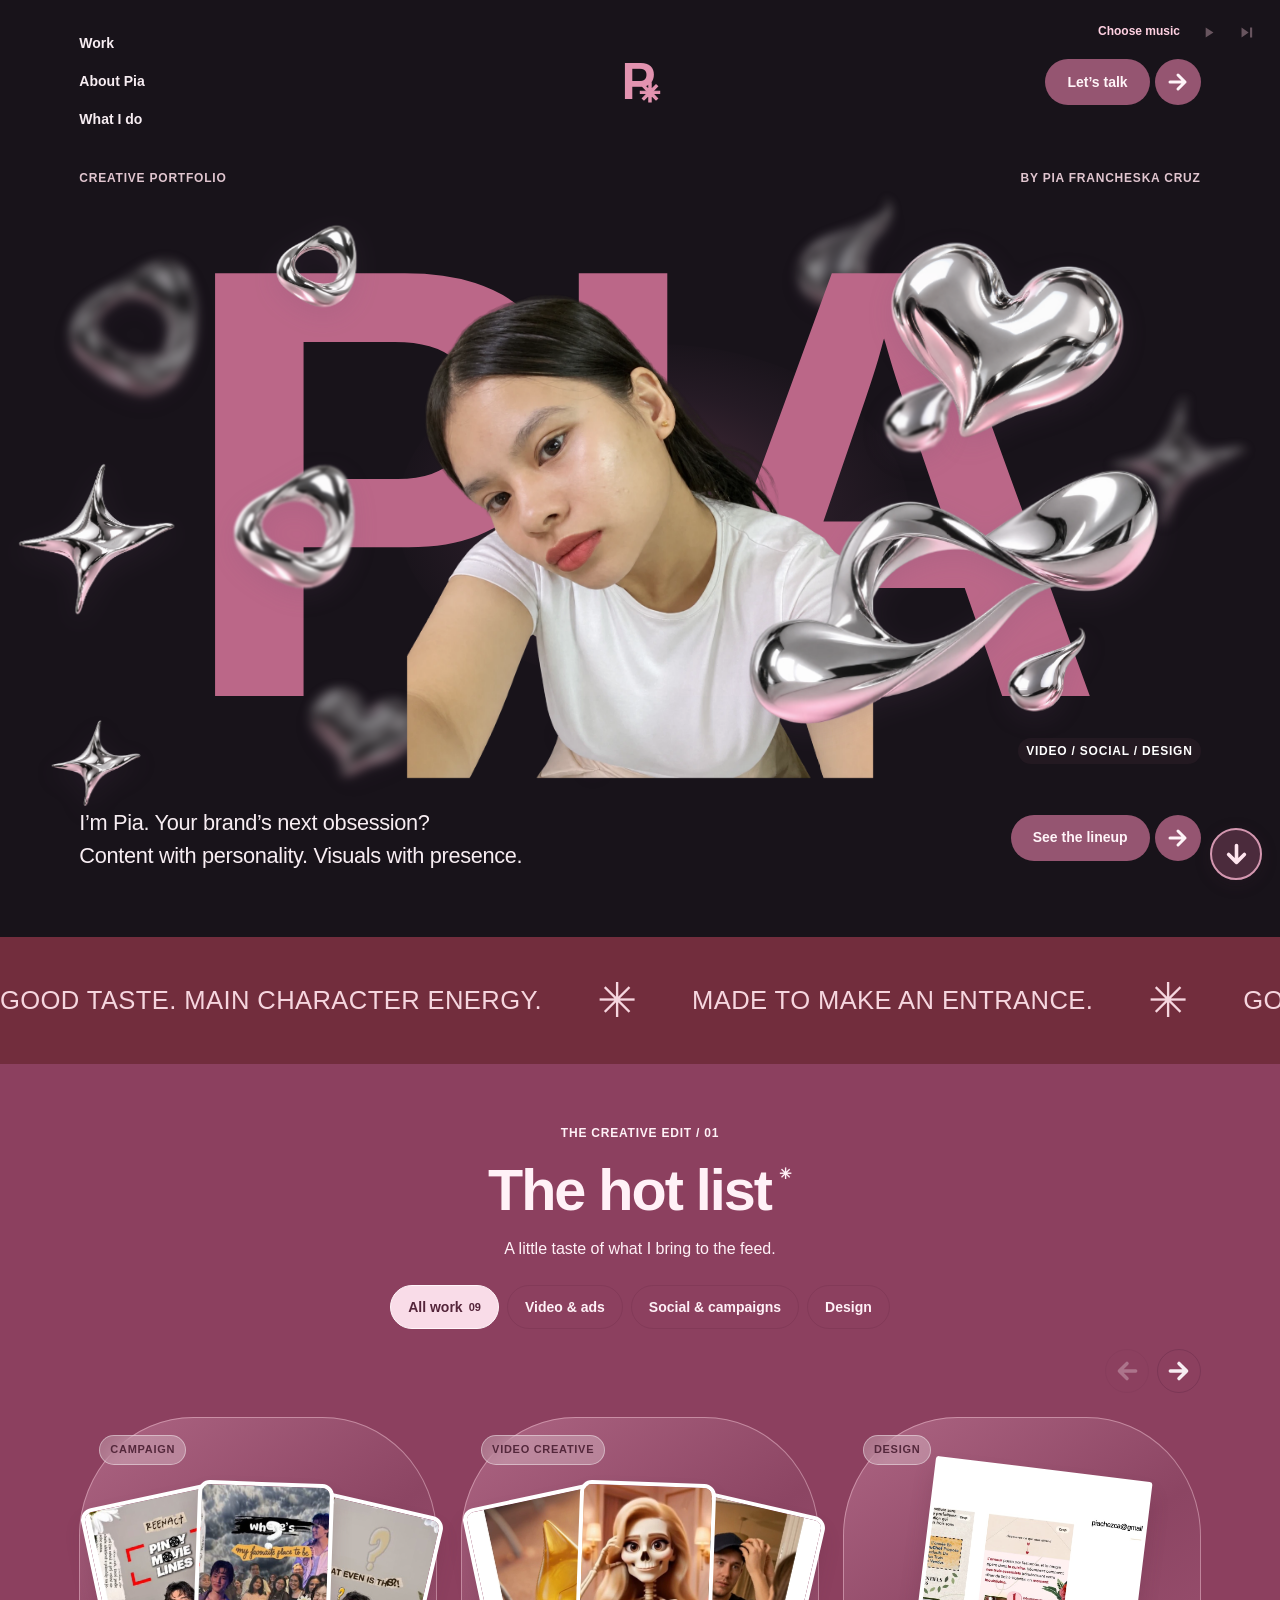
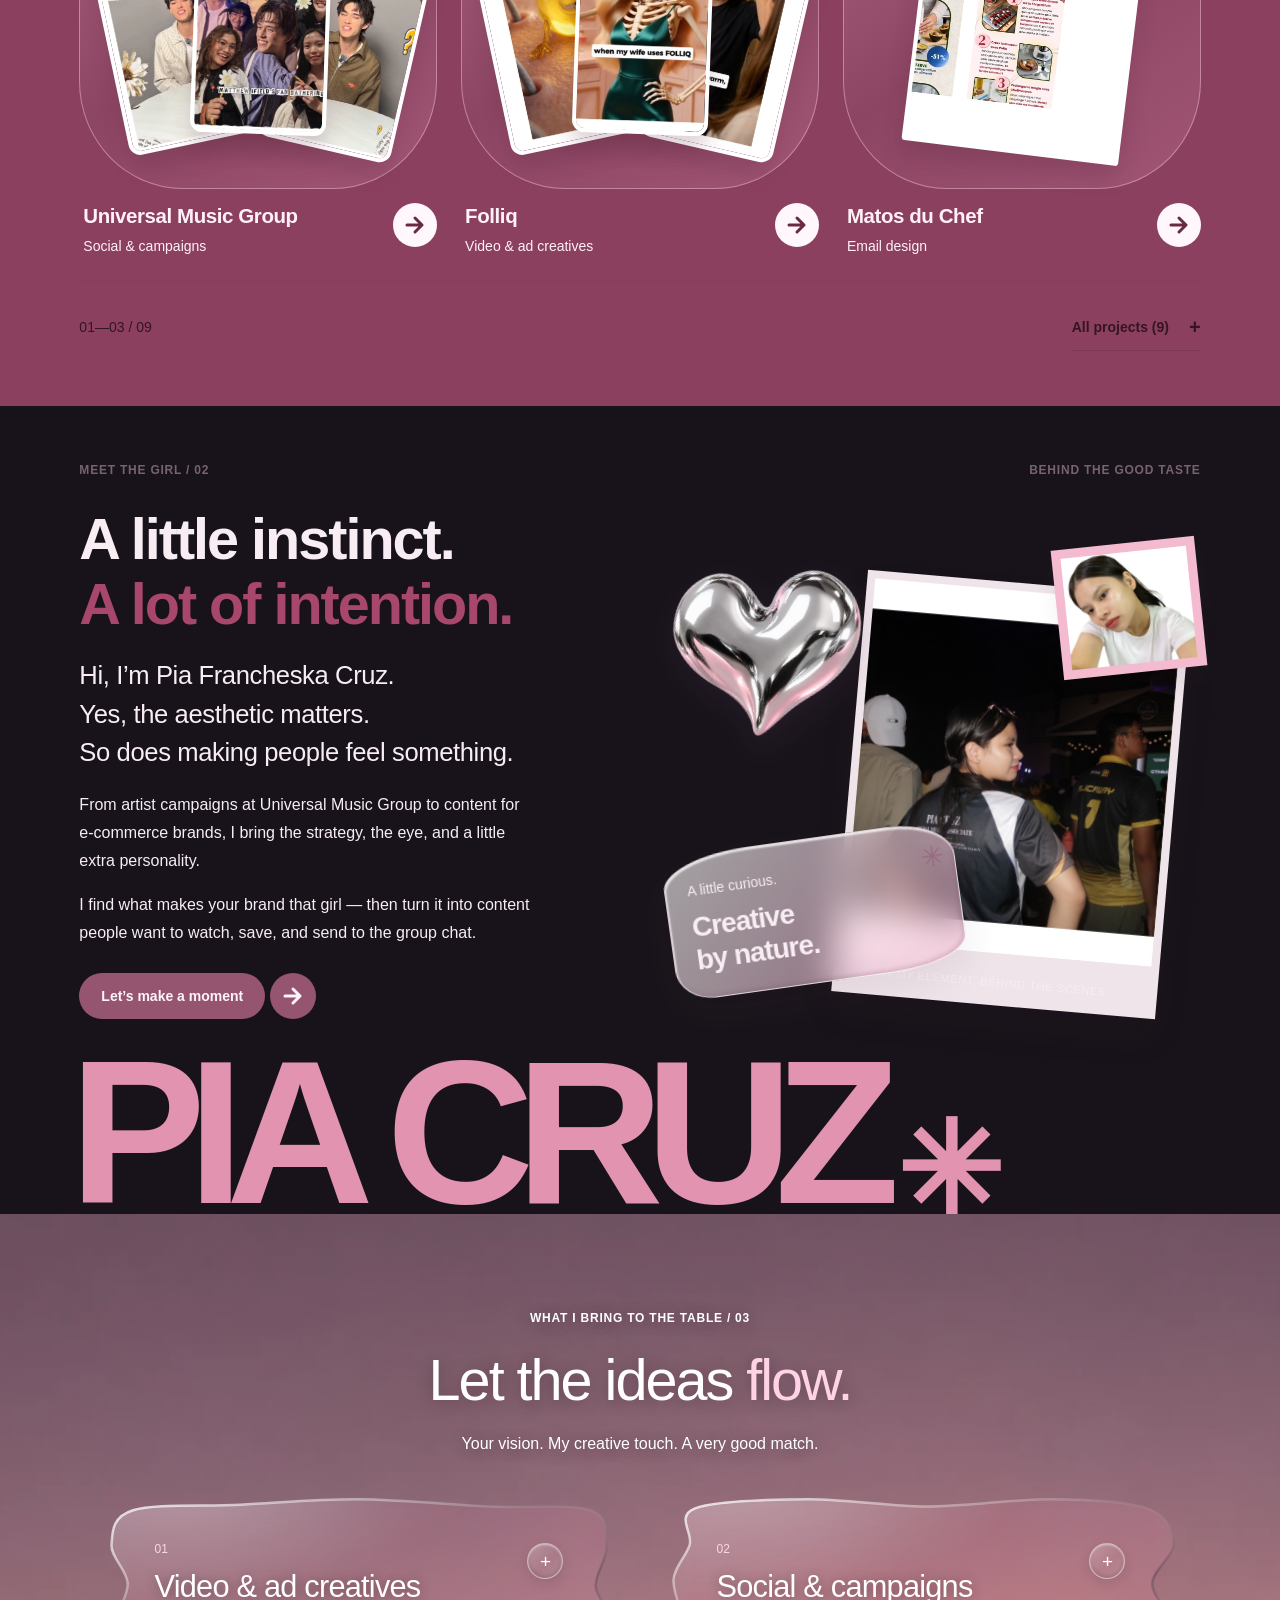
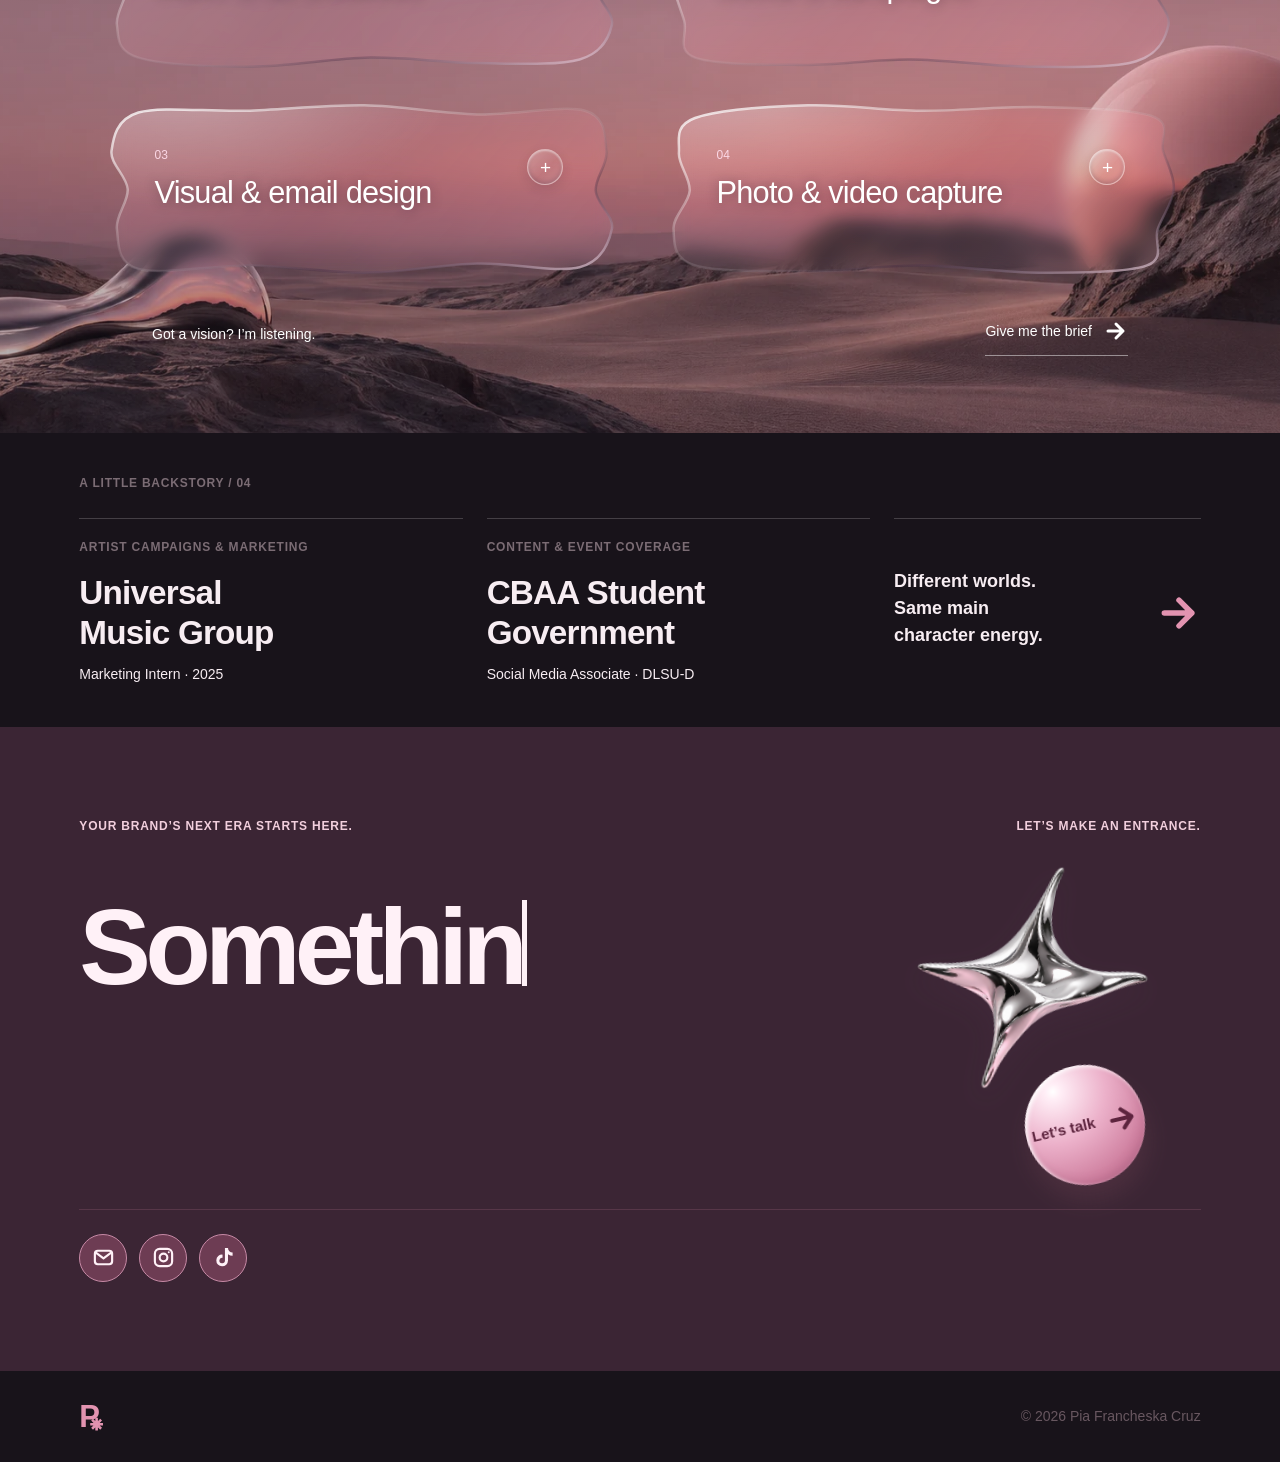
==== commit e501300e: "Keep one continuous floating logo while scrolling" ====
--- a/index.html
+++ b/index.html
@@ -1,5 +1,5 @@
 <!doctype html>
-<html lang="en"><head><meta charset="UTF-8"><meta name="viewport" content="width=device-width, initial-scale=1"><meta name="theme-color" content="#d77c9b"><meta name="description" content="Pia Francheska Cruz — creative ideas with personality. Discover video, campaigns, social content, and design."><title>Pia Cruz — Good taste. Main character energy.</title><link rel="stylesheet" href="styles.css?v=20261109-logo-spin"><link rel="icon" href="data:image/svg+xml,%3Csvg xmlns='http://www.w3.org/2000/svg' viewBox='0 0 100 100'%3E%3Crect width='100' height='100' rx='35' fill='%23d77c9b'/%3E%3Ctext x='50' y='76' text-anchor='middle' font-size='80' fill='white' font-family='Arial' font-weight='900'%3Ep%3C/text%3E%3C/svg%3E"></head>
+<html lang="en"><head><meta charset="UTF-8"><meta name="viewport" content="width=device-width, initial-scale=1"><meta name="theme-color" content="#d77c9b"><meta name="description" content="Pia Francheska Cruz — creative ideas with personality. Discover video, campaigns, social content, and design."><title>Pia Cruz — Good taste. Main character energy.</title><link rel="stylesheet" href="styles.css?v=20261109-continuous-logo"><link rel="icon" href="data:image/svg+xml,%3Csvg xmlns='http://www.w3.org/2000/svg' viewBox='0 0 100 100'%3E%3Crect width='100' height='100' rx='35' fill='%23d77c9b'/%3E%3Ctext x='50' y='76' text-anchor='middle' font-size='80' fill='white' font-family='Arial' font-weight='900'%3Ep%3C/text%3E%3C/svg%3E"></head>
 <body><a class="skip" href="#work">Skip to selected work</a>
 
 <main><section class="hero" aria-labelledby="hero-title"><header class="header"><nav aria-label="Main navigation"><a class="nav-work" href="#work">Work</a><a href="#about">About Pia</a><a href="#services">What I do</a></nav><a href="#" class="wordmark" aria-label="Pia Cruz home">P<sup>✳</sup></a><a class="split-button header-cta" href="mailto:piachezca@gmail.com"><span>Let’s talk</span><i aria-hidden="true"><svg class="action-arrow" viewBox="0 0 24 24" aria-hidden="true"><path d="M4 12h15M12 5l7 7-7 7"/></svg></i></a></header><button type="button" class="chrome-toy chrome-toy-ribbon" aria-label="Move chrome ribbon" aria-describedby="chrome-help"><img class="hero-metal" src="assets/chrome-ribbon.webp" alt="" draggable="false"></button><button type="button" class="chrome-toy chrome-toy-star" aria-label="Move chrome star" aria-describedby="chrome-help"><img class="hero-metal" src="assets/chrome-star.png" alt="" draggable="false"></button><button type="button" class="chrome-toy chrome-toy-heart" aria-label="Move chrome heart" aria-describedby="chrome-help"><img class="hero-metal" src="assets/chrome-heart.png" alt="" draggable="false"></button><button type="button" class="chrome-toy chrome-toy-small-ring" aria-label="Move chrome ring" aria-describedby="chrome-help"><img class="hero-metal" src="assets/chrome-ring.png" alt="" draggable="false"></button><button type="button" class="chrome-toy chrome-toy-small-drop" aria-label="Move chrome droplet" aria-describedby="chrome-help"><img class="hero-metal" src="assets/chrome-drop.png" alt="" draggable="false"></button><button type="button" class="chrome-toy chrome-toy-small-star" aria-label="Move chrome small star" aria-describedby="chrome-help"><img class="hero-metal" src="assets/chrome-star.png" alt="" draggable="false"></button><button type="button" class="chrome-toy chrome-toy-distant-ring chrome-distant" aria-label="Move chrome distant ring" aria-describedby="chrome-help"><img class="hero-metal" src="assets/chrome-ring.png" alt="" draggable="false"></button><button type="button" class="chrome-toy chrome-toy-distant-drop chrome-distant" aria-label="Move chrome distant droplet" aria-describedby="chrome-help"><img class="hero-metal" src="assets/chrome-drop.png" alt="" draggable="false"></button><button type="button" class="chrome-toy chrome-toy-distant-star chrome-distant" aria-label="Move chrome distant star" aria-describedby="chrome-help"><img class="hero-metal" src="assets/chrome-star.png" alt="" draggable="false"></button><button type="button" class="chrome-toy chrome-toy-distant-heart chrome-distant" aria-label="Move chrome distant heart" aria-describedby="chrome-help"><img class="hero-metal" src="assets/chrome-heart.png" alt="" draggable="false"></button><button type="button" class="chrome-toy chrome-toy-mid-arc chrome-mid" aria-label="Move chrome arc" aria-describedby="chrome-help"><img class="hero-metal" src="assets/chrome-ring.png" alt="" draggable="false"></button><button type="button" class="chrome-toy chrome-toy-mid-drop chrome-mid" aria-label="Move chrome silver droplet" aria-describedby="chrome-help"><img class="hero-metal" src="assets/chrome-drop.png" alt="" draggable="false"></button><button type="button" class="chrome-toy chrome-toy-mid-spark chrome-mid" aria-label="Move chrome sparkle" aria-describedby="chrome-help"><img class="hero-metal" src="assets/chrome-star.png" alt="" draggable="false"></button><div class="hero-stage"><div class="hero-kicker"><span>CREATIVE PORTFOLIO</span><span>BY PIA FRANCHESKA CRUZ</span></div><h1 id="hero-title" class="hero-name">PIA</h1><div class="hero-aura" aria-hidden="true"></div><span id="chrome-help" class="sr-only">Drag and release to throw, or click to nudge. Use arrow keys to push; press Escape to reset.</span><div class="portrait-window"><img src="assets/pia-cutout.webp" alt="Pia Francheska Cruz" fetchpriority="high"></div><span class="hero-edition">VIDEO / SOCIAL / DESIGN</span></div><div class="hero-intro"><div><p>I’m Pia. Your brand’s next obsession?<br class="desktop-break"> Content with personality. Visuals with presence.</p><a class="split-button" href="#work"><span>See the lineup</span><i aria-hidden="true"><svg class="action-arrow" viewBox="0 0 24 24" aria-hidden="true"><path d="M4 12h15M12 5l7 7-7 7"/></svg></i></a></div></div></section>
@@ -9,4 +9,4 @@
 <section class="experience section"><span class="mini-label">A LITTLE BACKSTORY / 04</span><div class="experience-grid"><div><span>ARTIST CAMPAIGNS & MARKETING</span><h3>Universal<br>Music Group</h3><p>Marketing Intern · 2025</p></div><div><span>CONTENT & EVENT COVERAGE</span><h3>CBAA Student<br>Government</h3><p>Social Media Associate · DLSU-D</p></div><div class="experience-note"><p>Different worlds.<br>Same main character energy.</p><span aria-hidden="true"><svg class="action-arrow" viewBox="0 0 24 24" aria-hidden="true"><path d="M4 12h15M12 5l7 7-7 7"/></svg></span></div></div></section>
 <section class="contact section" id="contact" aria-labelledby="contact-title"><div class="contact-top"><span class="mini-label">YOUR BRAND’S NEXT ERA STARTS HERE.</span><span class="mini-label">LET’S MAKE AN ENTRANCE.</span></div><div class="contact-stage"><h2 id="contact-title">Something<br><span>good</span> awaits.</h2><img class="contact-chrome" src="assets/chrome-star.png" alt="" aria-hidden="true" loading="lazy"><a class="contact-orb" href="mailto:piachezca@gmail.com"><span>Let’s talk</span><i aria-hidden="true"><svg class="action-arrow" viewBox="0 0 24 24" aria-hidden="true"><path d="M4 12h15M12 5l7 7-7 7"/></svg></i></a></div><div class="contact-bottom"><a class="icon-link" href="mailto:piachezca@gmail.com" aria-label="Email Pia" title="Email Pia"><svg viewBox="0 0 24 24" aria-hidden="true"><rect x="3" y="5" width="18" height="14" rx="3"/><path d="m4 7 8 6 8-6"/></svg></a><a class="icon-link" href="https://www.instagram.com/piachezka/" target="_blank" rel="noopener noreferrer" aria-label="Pia on Instagram (opens in a new tab)" title="Instagram"><svg viewBox="0 0 24 24" aria-hidden="true"><rect x="3" y="3" width="18" height="18" rx="5"/><circle cx="12" cy="12" r="4"/><circle cx="17.5" cy="6.5" r="1" fill="currentColor" stroke="none"/></svg></a><a class="icon-link" href="https://www.tiktok.com/@wydpia" target="_blank" rel="noopener noreferrer" aria-label="Pia on TikTok (opens in a new tab)" title="TikTok"><svg class="social-filled" viewBox="0 0 24 24" aria-hidden="true"><path d="M16.7 2h-3.2v13.1a2.9 2.9 0 1 1-2.5-2.9V9a6.1 6.1 0 1 0 5.7 6.1V8.5a8.1 8.1 0 0 0 4.8 1.6V6.9A4.8 4.8 0 0 1 16.7 2Z"/></svg></a></div></section></main>
 <button class="page-scroll" type="button" aria-label="Scroll down" hidden><svg viewBox="0 0 24 24" aria-hidden="true"><path d="M12 4v15M5 12l7 7 7-7"/></svg></button><aside class="music-player" aria-label="Background music"><button id="music-title" class="music-title" type="button" title="Choose audio files to preview">Choose music</button><button id="audio-toggle" type="button" aria-label="Play music" disabled><svg viewBox="0 0 24 24" aria-hidden="true"><path class="play-symbol" d="m8 5 11 7-11 7Z"/><path class="pause-symbol" d="M7 5h3v14H7zM14 5h3v14h-3z"/></svg></button><button id="audio-next" type="button" aria-label="Next song" disabled><svg viewBox="0 0 24 24" aria-hidden="true"><path d="m5 5 10 7-10 7ZM17 5h3v14h-3Z"/></svg></button><input id="music-files" type="file" accept="audio/*,.mp3,.m4a,.wav,.ogg" multiple hidden><audio id="background-audio" preload="none"></audio><span id="audio-status" class="sr-only" role="status"></span></aside><footer><a class="wordmark" href="#" aria-label="Back to home">P<sup>✳</sup></a><p>© <span id="year"></span> Pia Francheska Cruz</p><a class="icon-link" href="#" aria-label="Back to top" title="Back to top"><span aria-hidden="true"><svg class="action-arrow" viewBox="0 0 24 24" aria-hidden="true"><path d="M12 20V5M5 12l7-7 7 7"/></svg></span></a></footer>
-<dialog id="project-dialog" aria-labelledby="dialog-title"><div class="dialog-head"><span class="mini-label" id="dialog-category"></span><button class="close" aria-label="Close project">✕</button></div><h2 id="dialog-title"></h2><p id="dialog-description"></p><div id="dialog-images"></div></dialog><script src="script.js?v=20261109-logo-spin"></script><svg width="0" height="0" aria-hidden="true" style="position:absolute;pointer-events:none"><defs><clipPath id="service-liquid-outline" clipPathUnits="objectBoundingBox"><path d="M.07 .08 C.18 .01 .24 .09 .36 .05 S.57 .01 .68 .06 S.91 0 .96 .12 S.92 .33 .96 .48 S.99 .77 .94 .87 S.83 .87 .79 .96 S.69 .92 .58 .94 S.38 .89 .26 .94 S.05 .97 .05 .83 S.01 .62 .05 .48 S.01 .18 .07 .08Z"/></clipPath><clipPath id="service-liquid-1" clipPathUnits="objectBoundingBox"><path transform="scale(.01)" d="M8 10C12.000 6.333 21.000 8.000 28 7C35.000 6.000 42.333 3.833 50 4C57.667 4.167 66.833 7.000 74 8C81.167 9.000 89.333 6.333 93 10C96.667 13.667 95.833 23.000 96 30C96.167 37.000 93.833 44.833 94 52C94.167 59.167 97.500 66.333 97 73C96.500 79.667 95.167 88.500 91 92C86.833 95.500 78.500 94.167 72 94C65.500 93.833 59.000 90.667 52 91C45.000 91.333 37.167 96.000 30 96C22.833 96.000 13.167 94.833 9 91C4.833 87.167 5.333 79.833 5 73C4.667 66.167 7.167 57.333 7 50C6.833 42.667 3.833 35.667 4 29C4.167 22.333 4.000 13.667 8 10Z"/></clipPath><clipPath id="service-liquid-2" clipPathUnits="objectBoundingBox"><path transform="scale(.01)" d="M8 9C11.667 4.833 21.833 4.167 29 4C36.167 3.833 43.500 8.000 51 8C58.500 8.000 67.167 3.833 74 4C80.833 4.167 88.167 5.000 92 9C95.833 13.000 96.833 21.167 97 28C97.167 34.833 93.167 42.500 93 50C92.833 57.500 96.500 65.833 96 73C95.500 80.167 94.333 89.167 90 93C85.667 96.833 77.000 96.167 70 96C63.000 95.833 55.000 92.167 48 92C41.000 91.833 34.667 95.167 28 95C21.333 94.833 11.667 95.000 8 91C4.333 87.000 6.667 78.167 6 71C5.333 63.833 3.833 55.000 4 48C4.167 41.000 6.333 35.500 7 29C7.667 22.500 4.333 13.167 8 9Z"/></clipPath><clipPath id="service-liquid-3" clipPathUnits="objectBoundingBox"><path transform="scale(.01)" d="M9 8C13.167 4.333 22.000 7.667 29 7C36.000 6.333 43.833 3.667 51 4C58.167 4.333 65.167 8.500 72 9C78.833 9.500 88.000 3.667 92 7C96.000 10.333 95.667 21.667 96 29C96.333 36.333 93.833 43.833 94 51C94.167 58.167 97.500 65.000 97 72C96.500 79.000 95.167 89.833 91 93C86.833 96.167 78.667 90.500 72 91C65.333 91.500 58.000 95.833 51 96C44.000 96.167 37.000 92.333 30 92C23.000 91.667 13.167 97.333 9 94C4.833 90.667 5.333 79.333 5 72C4.667 64.667 7.167 57.167 7 50C6.833 42.833 3.667 36.000 4 29C4.333 22.000 4.833 11.667 9 8Z"/></clipPath><clipPath id="service-liquid-4" clipPathUnits="objectBoundingBox"><path transform="scale(.01)" d="M8 11C12.000 6.667 22.000 4.667 29 4C36.000 3.333 42.833 6.833 50 7C57.167 7.167 64.833 4.500 72 5C79.167 5.500 89.167 6.000 93 10C96.833 14.000 94.333 22.333 95 29C95.667 35.667 97.167 42.833 97 50C96.833 57.167 94.833 65.000 94 72C93.167 79.000 95.667 88.000 92 92C88.333 96.000 79.000 96.000 72 96C65.000 96.000 57.000 92.167 50 92C43.000 91.833 37.000 95.000 30 95C23.000 95.000 12.333 95.833 8 92C3.667 88.167 4.167 78.833 4 72C3.833 65.167 6.833 58.000 7 51C7.167 44.000 4.833 36.667 5 30C5.167 23.333 4.000 15.333 8 11Z"/></clipPath></defs></svg></body></html>
+<dialog id="project-dialog" aria-labelledby="dialog-title"><div class="dialog-head"><span class="mini-label" id="dialog-category"></span><button class="close" aria-label="Close project">✕</button></div><h2 id="dialog-title"></h2><p id="dialog-description"></p><div id="dialog-images"></div></dialog><script src="script.js?v=20261109-continuous-logo"></script><svg width="0" height="0" aria-hidden="true" style="position:absolute;pointer-events:none"><defs><clipPath id="service-liquid-outline" clipPathUnits="objectBoundingBox"><path d="M.07 .08 C.18 .01 .24 .09 .36 .05 S.57 .01 .68 .06 S.91 0 .96 .12 S.92 .33 .96 .48 S.99 .77 .94 .87 S.83 .87 .79 .96 S.69 .92 .58 .94 S.38 .89 .26 .94 S.05 .97 .05 .83 S.01 .62 .05 .48 S.01 .18 .07 .08Z"/></clipPath><clipPath id="service-liquid-1" clipPathUnits="objectBoundingBox"><path transform="scale(.01)" d="M8 10C12.000 6.333 21.000 8.000 28 7C35.000 6.000 42.333 3.833 50 4C57.667 4.167 66.833 7.000 74 8C81.167 9.000 89.333 6.333 93 10C96.667 13.667 95.833 23.000 96 30C96.167 37.000 93.833 44.833 94 52C94.167 59.167 97.500 66.333 97 73C96.500 79.667 95.167 88.500 91 92C86.833 95.500 78.500 94.167 72 94C65.500 93.833 59.000 90.667 52 91C45.000 91.333 37.167 96.000 30 96C22.833 96.000 13.167 94.833 9 91C4.833 87.167 5.333 79.833 5 73C4.667 66.167 7.167 57.333 7 50C6.833 42.667 3.833 35.667 4 29C4.167 22.333 4.000 13.667 8 10Z"/></clipPath><clipPath id="service-liquid-2" clipPathUnits="objectBoundingBox"><path transform="scale(.01)" d="M8 9C11.667 4.833 21.833 4.167 29 4C36.167 3.833 43.500 8.000 51 8C58.500 8.000 67.167 3.833 74 4C80.833 4.167 88.167 5.000 92 9C95.833 13.000 96.833 21.167 97 28C97.167 34.833 93.167 42.500 93 50C92.833 57.500 96.500 65.833 96 73C95.500 80.167 94.333 89.167 90 93C85.667 96.833 77.000 96.167 70 96C63.000 95.833 55.000 92.167 48 92C41.000 91.833 34.667 95.167 28 95C21.333 94.833 11.667 95.000 8 91C4.333 87.000 6.667 78.167 6 71C5.333 63.833 3.833 55.000 4 48C4.167 41.000 6.333 35.500 7 29C7.667 22.500 4.333 13.167 8 9Z"/></clipPath><clipPath id="service-liquid-3" clipPathUnits="objectBoundingBox"><path transform="scale(.01)" d="M9 8C13.167 4.333 22.000 7.667 29 7C36.000 6.333 43.833 3.667 51 4C58.167 4.333 65.167 8.500 72 9C78.833 9.500 88.000 3.667 92 7C96.000 10.333 95.667 21.667 96 29C96.333 36.333 93.833 43.833 94 51C94.167 58.167 97.500 65.000 97 72C96.500 79.000 95.167 89.833 91 93C86.833 96.167 78.667 90.500 72 91C65.333 91.500 58.000 95.833 51 96C44.000 96.167 37.000 92.333 30 92C23.000 91.667 13.167 97.333 9 94C4.833 90.667 5.333 79.333 5 72C4.667 64.667 7.167 57.167 7 50C6.833 42.833 3.667 36.000 4 29C4.333 22.000 4.833 11.667 9 8Z"/></clipPath><clipPath id="service-liquid-4" clipPathUnits="objectBoundingBox"><path transform="scale(.01)" d="M8 11C12.000 6.667 22.000 4.667 29 4C36.000 3.333 42.833 6.833 50 7C57.167 7.167 64.833 4.500 72 5C79.167 5.500 89.167 6.000 93 10C96.833 14.000 94.333 22.333 95 29C95.667 35.667 97.167 42.833 97 50C96.833 57.167 94.833 65.000 94 72C93.167 79.000 95.667 88.000 92 92C88.333 96.000 79.000 96.000 72 96C65.000 96.000 57.000 92.167 50 92C43.000 91.833 37.000 95.000 30 95C23.000 95.000 12.333 95.833 8 92C3.667 88.167 4.167 78.833 4 72C3.833 65.167 6.833 58.000 7 51C7.167 44.000 4.833 36.667 5 30C5.167 23.333 4.000 15.333 8 11Z"/></clipPath></defs></svg></body></html>
--- a/styles.css
+++ b/styles.css
@@ -297,3 +297,10 @@
 .header .wordmark:hover sup,.header .wordmark:focus-visible sup,.floating-brand:hover .wordmark sup,.floating-brand:focus-visible .wordmark sup{animation-play-state:running}
 @keyframes brand-star-spin{to{transform:rotate(360deg)}}
 @media(prefers-reduced-motion:reduce){.header .wordmark sup,.floating-brand .wordmark sup{animation:none}}
+
+/* One persistent logo stops before reaching the viewport edge. */
+.header .brand-placeholder{visibility:hidden;pointer-events:none}
+.floating-brand{top:max(calc(14px + env(safe-area-inset-top)),var(--brand-scroll-top,14px));padding:0;animation:none;line-height:1}
+.floating-brand .wordmark{pointer-events:auto;line-height:.95}
+.floating-brand:focus-within{outline:3px solid #722d3d;outline-offset:4px}
+.floating-brand:focus-within .wordmark sup{animation-play-state:running}
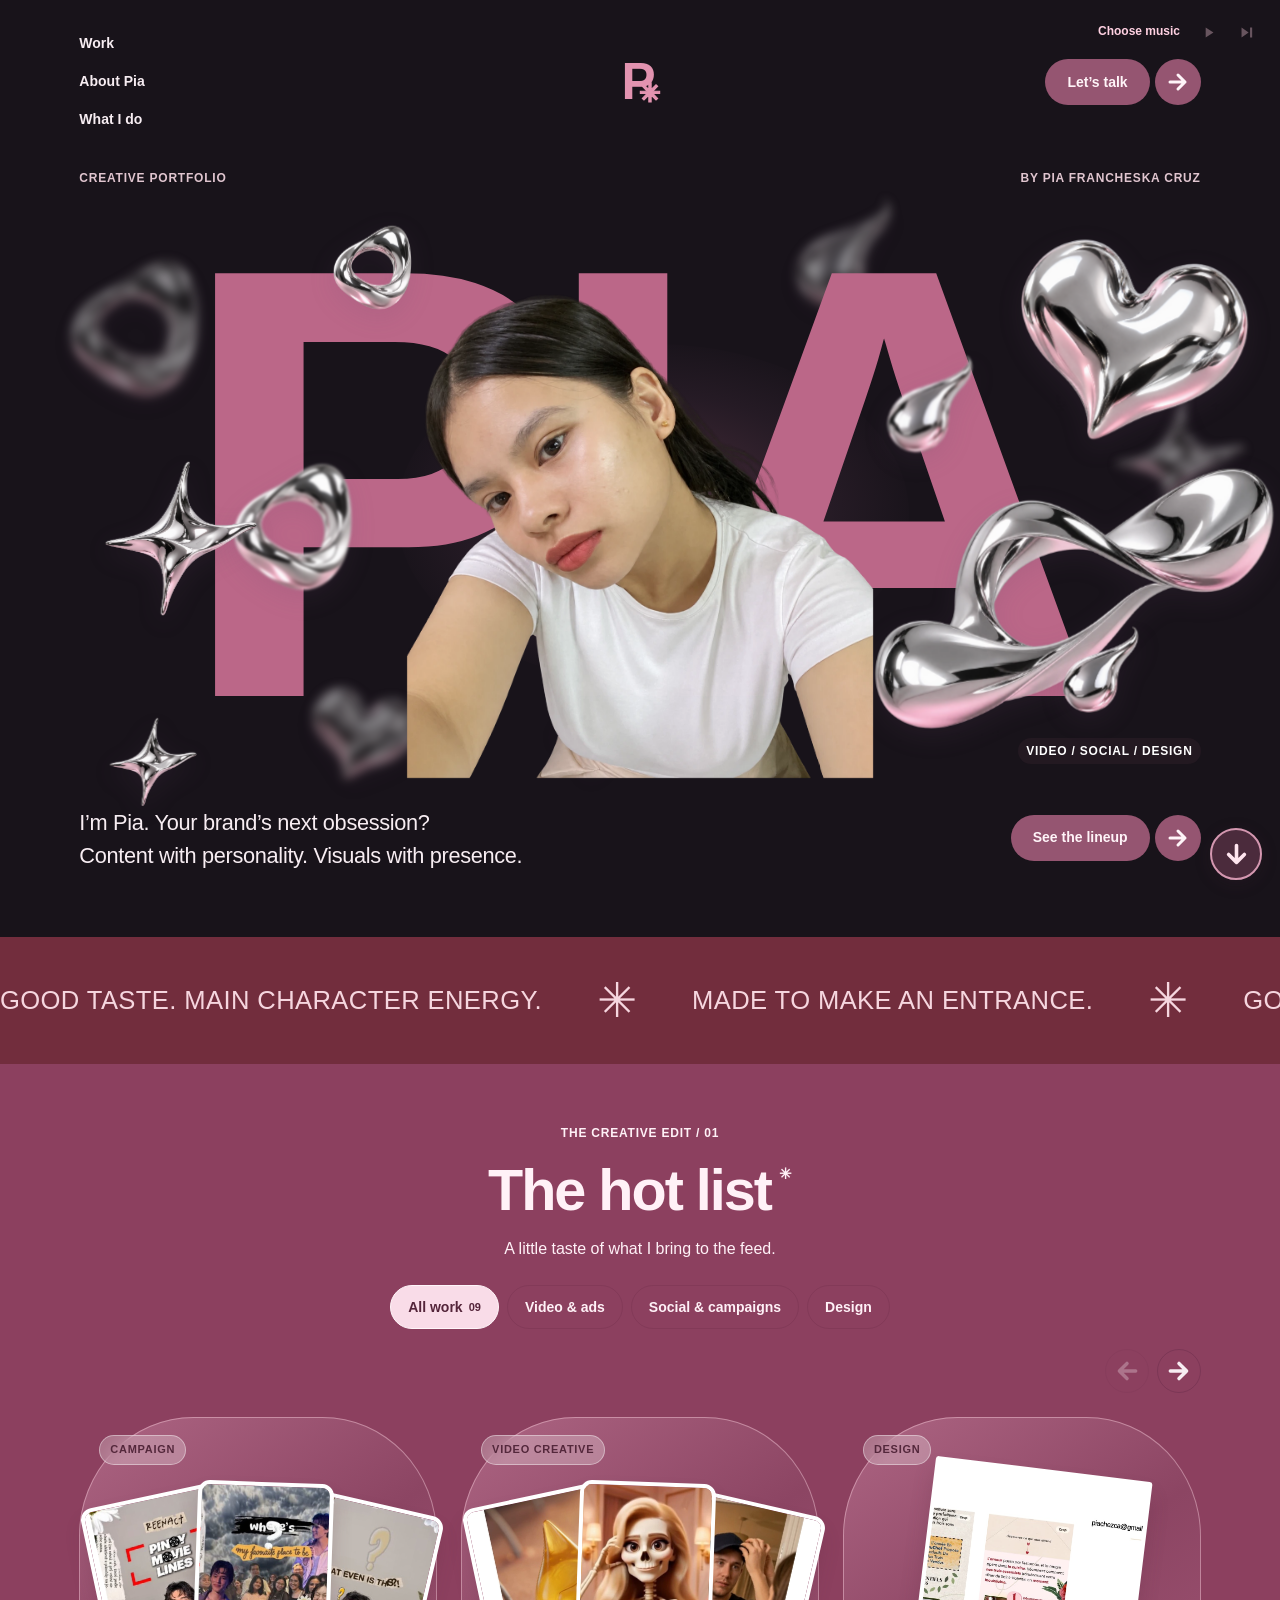
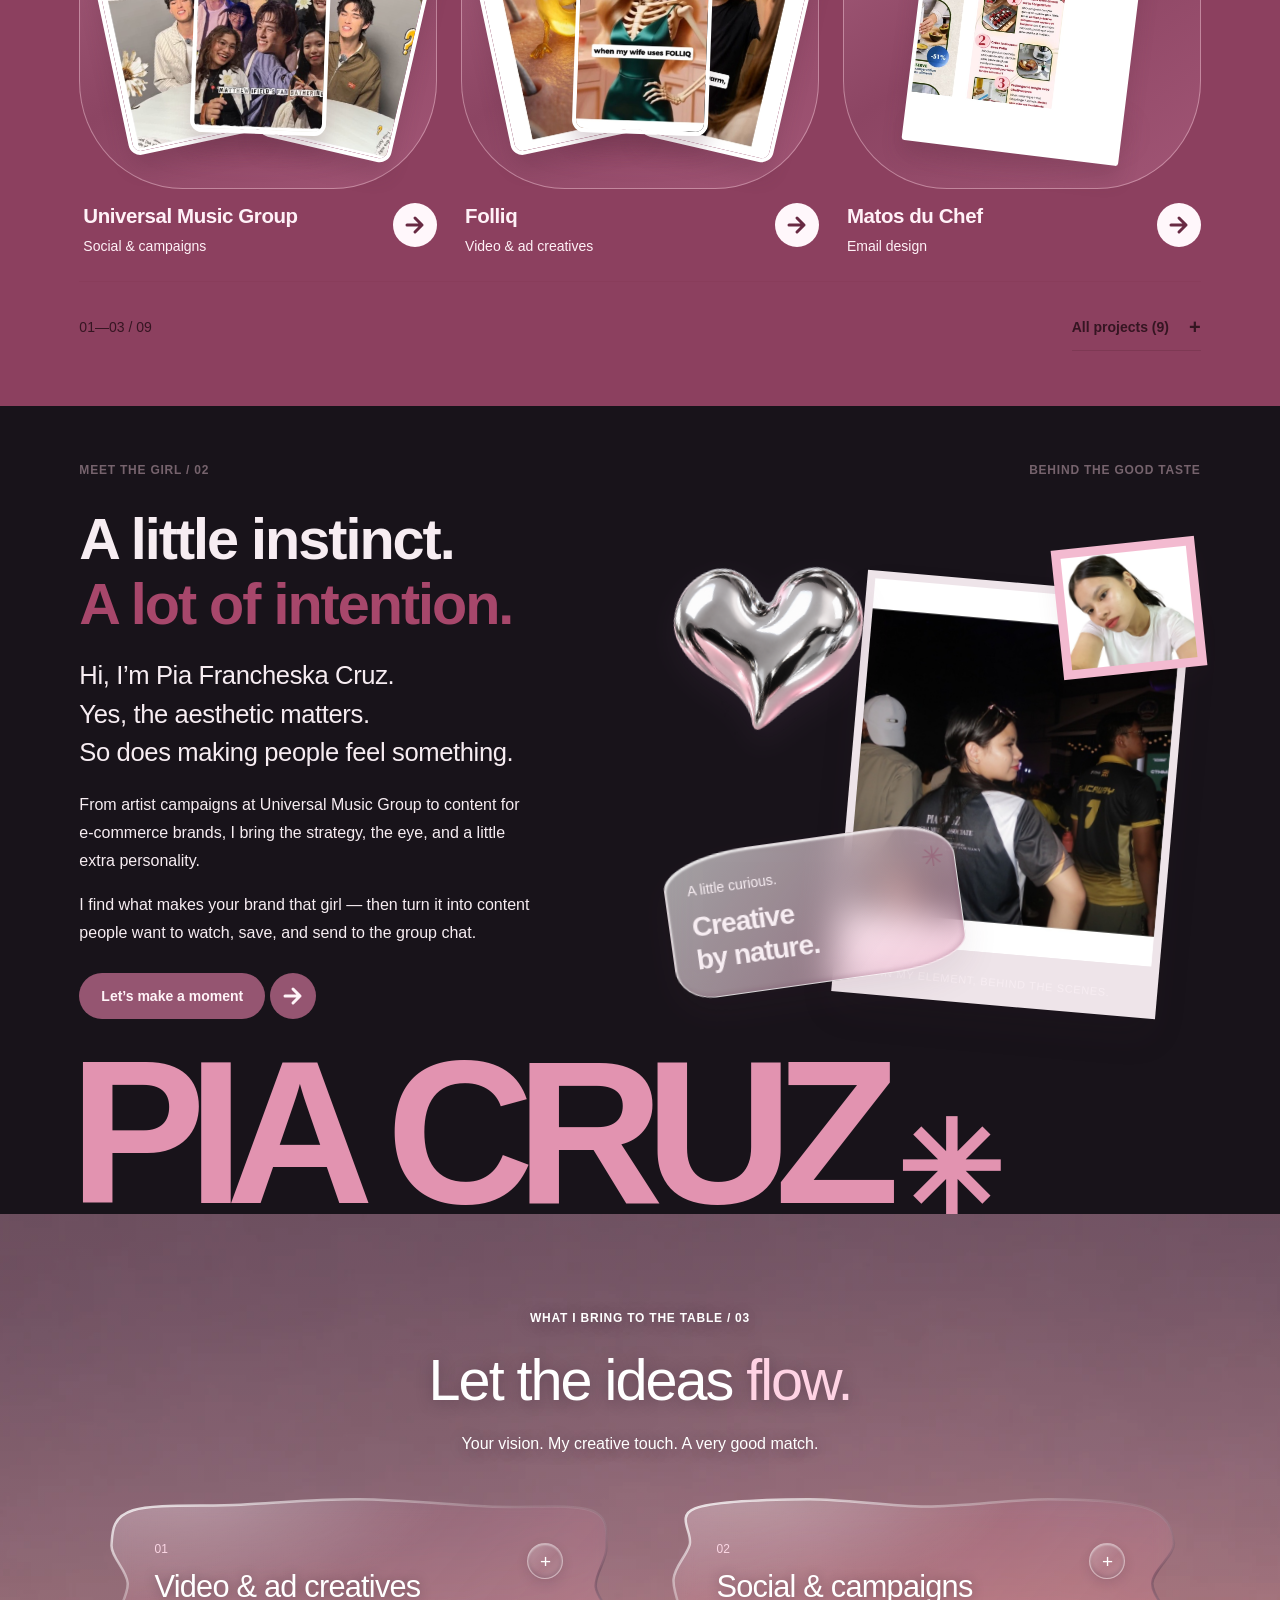
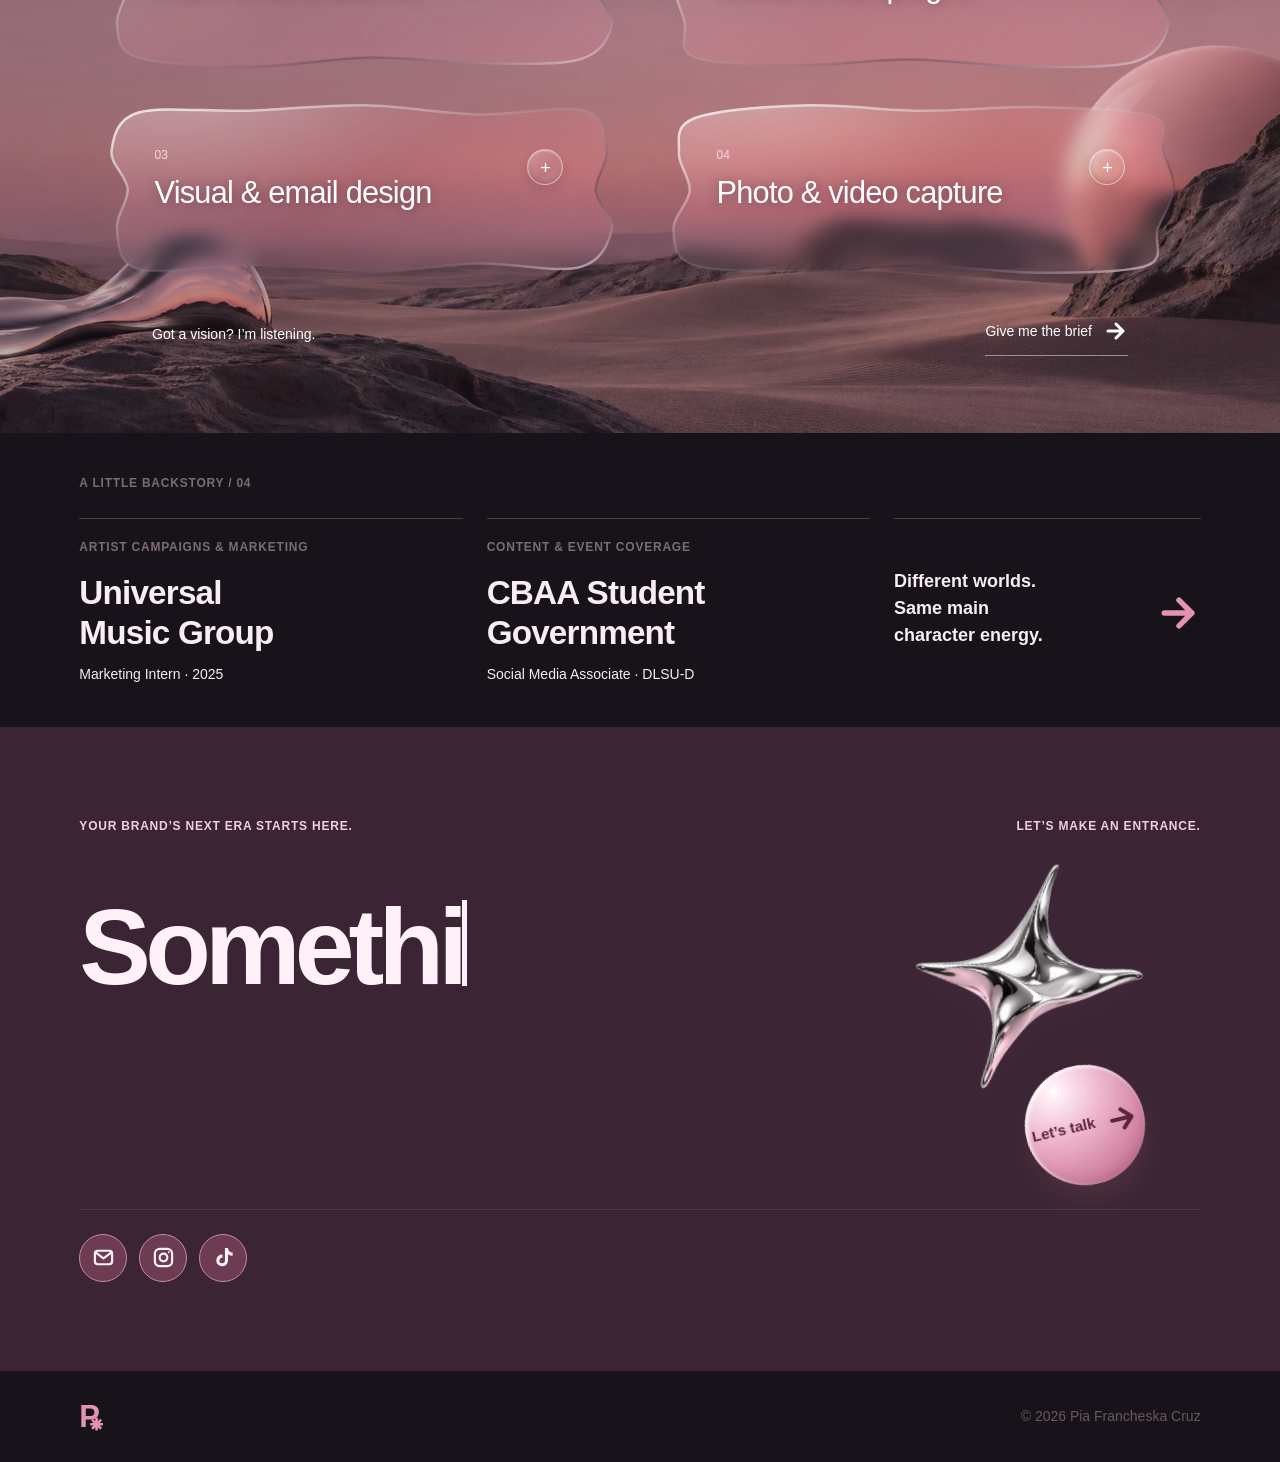
==== commit b7deef2b: "Remember selected music across page refreshes and play on selection" ====
--- a/index.html
+++ b/index.html
@@ -1,5 +1,5 @@
 <!doctype html>
-<html lang="en"><head><meta charset="UTF-8"><meta name="viewport" content="width=device-width, initial-scale=1"><meta name="theme-color" content="#d77c9b"><meta name="description" content="Pia Francheska Cruz — creative ideas with personality. Discover video, campaigns, social content, and design."><title>Pia Cruz — Good taste. Main character energy.</title><link rel="stylesheet" href="styles.css?v=20261109-continuous-logo"><link rel="icon" href="data:image/svg+xml,%3Csvg xmlns='http://www.w3.org/2000/svg' viewBox='0 0 100 100'%3E%3Crect width='100' height='100' rx='35' fill='%23d77c9b'/%3E%3Ctext x='50' y='76' text-anchor='middle' font-size='80' fill='white' font-family='Arial' font-weight='900'%3Ep%3C/text%3E%3C/svg%3E"></head>
+<html lang="en"><head><meta charset="UTF-8"><meta name="viewport" content="width=device-width, initial-scale=1"><meta name="theme-color" content="#d77c9b"><meta name="description" content="Pia Francheska Cruz — creative ideas with personality. Discover video, campaigns, social content, and design."><title>Pia Cruz — Good taste. Main character energy.</title><link rel="stylesheet" href="styles.css?v=20261109-saved-music"><link rel="icon" href="data:image/svg+xml,%3Csvg xmlns='http://www.w3.org/2000/svg' viewBox='0 0 100 100'%3E%3Crect width='100' height='100' rx='35' fill='%23d77c9b'/%3E%3Ctext x='50' y='76' text-anchor='middle' font-size='80' fill='white' font-family='Arial' font-weight='900'%3Ep%3C/text%3E%3C/svg%3E"></head>
 <body><a class="skip" href="#work">Skip to selected work</a>
 
 <main><section class="hero" aria-labelledby="hero-title"><header class="header"><nav aria-label="Main navigation"><a class="nav-work" href="#work">Work</a><a href="#about">About Pia</a><a href="#services">What I do</a></nav><a href="#" class="wordmark" aria-label="Pia Cruz home">P<sup>✳</sup></a><a class="split-button header-cta" href="mailto:piachezca@gmail.com"><span>Let’s talk</span><i aria-hidden="true"><svg class="action-arrow" viewBox="0 0 24 24" aria-hidden="true"><path d="M4 12h15M12 5l7 7-7 7"/></svg></i></a></header><button type="button" class="chrome-toy chrome-toy-ribbon" aria-label="Move chrome ribbon" aria-describedby="chrome-help"><img class="hero-metal" src="assets/chrome-ribbon.webp" alt="" draggable="false"></button><button type="button" class="chrome-toy chrome-toy-star" aria-label="Move chrome star" aria-describedby="chrome-help"><img class="hero-metal" src="assets/chrome-star.png" alt="" draggable="false"></button><button type="button" class="chrome-toy chrome-toy-heart" aria-label="Move chrome heart" aria-describedby="chrome-help"><img class="hero-metal" src="assets/chrome-heart.png" alt="" draggable="false"></button><button type="button" class="chrome-toy chrome-toy-small-ring" aria-label="Move chrome ring" aria-describedby="chrome-help"><img class="hero-metal" src="assets/chrome-ring.png" alt="" draggable="false"></button><button type="button" class="chrome-toy chrome-toy-small-drop" aria-label="Move chrome droplet" aria-describedby="chrome-help"><img class="hero-metal" src="assets/chrome-drop.png" alt="" draggable="false"></button><button type="button" class="chrome-toy chrome-toy-small-star" aria-label="Move chrome small star" aria-describedby="chrome-help"><img class="hero-metal" src="assets/chrome-star.png" alt="" draggable="false"></button><button type="button" class="chrome-toy chrome-toy-distant-ring chrome-distant" aria-label="Move chrome distant ring" aria-describedby="chrome-help"><img class="hero-metal" src="assets/chrome-ring.png" alt="" draggable="false"></button><button type="button" class="chrome-toy chrome-toy-distant-drop chrome-distant" aria-label="Move chrome distant droplet" aria-describedby="chrome-help"><img class="hero-metal" src="assets/chrome-drop.png" alt="" draggable="false"></button><button type="button" class="chrome-toy chrome-toy-distant-star chrome-distant" aria-label="Move chrome distant star" aria-describedby="chrome-help"><img class="hero-metal" src="assets/chrome-star.png" alt="" draggable="false"></button><button type="button" class="chrome-toy chrome-toy-distant-heart chrome-distant" aria-label="Move chrome distant heart" aria-describedby="chrome-help"><img class="hero-metal" src="assets/chrome-heart.png" alt="" draggable="false"></button><button type="button" class="chrome-toy chrome-toy-mid-arc chrome-mid" aria-label="Move chrome arc" aria-describedby="chrome-help"><img class="hero-metal" src="assets/chrome-ring.png" alt="" draggable="false"></button><button type="button" class="chrome-toy chrome-toy-mid-drop chrome-mid" aria-label="Move chrome silver droplet" aria-describedby="chrome-help"><img class="hero-metal" src="assets/chrome-drop.png" alt="" draggable="false"></button><button type="button" class="chrome-toy chrome-toy-mid-spark chrome-mid" aria-label="Move chrome sparkle" aria-describedby="chrome-help"><img class="hero-metal" src="assets/chrome-star.png" alt="" draggable="false"></button><div class="hero-stage"><div class="hero-kicker"><span>CREATIVE PORTFOLIO</span><span>BY PIA FRANCHESKA CRUZ</span></div><h1 id="hero-title" class="hero-name">PIA</h1><div class="hero-aura" aria-hidden="true"></div><span id="chrome-help" class="sr-only">Drag and release to throw, or click to nudge. Use arrow keys to push; press Escape to reset.</span><div class="portrait-window"><img src="assets/pia-cutout.webp" alt="Pia Francheska Cruz" fetchpriority="high"></div><span class="hero-edition">VIDEO / SOCIAL / DESIGN</span></div><div class="hero-intro"><div><p>I’m Pia. Your brand’s next obsession?<br class="desktop-break"> Content with personality. Visuals with presence.</p><a class="split-button" href="#work"><span>See the lineup</span><i aria-hidden="true"><svg class="action-arrow" viewBox="0 0 24 24" aria-hidden="true"><path d="M4 12h15M12 5l7 7-7 7"/></svg></i></a></div></div></section>
@@ -9,4 +9,4 @@
 <section class="experience section"><span class="mini-label">A LITTLE BACKSTORY / 04</span><div class="experience-grid"><div><span>ARTIST CAMPAIGNS & MARKETING</span><h3>Universal<br>Music Group</h3><p>Marketing Intern · 2025</p></div><div><span>CONTENT & EVENT COVERAGE</span><h3>CBAA Student<br>Government</h3><p>Social Media Associate · DLSU-D</p></div><div class="experience-note"><p>Different worlds.<br>Same main character energy.</p><span aria-hidden="true"><svg class="action-arrow" viewBox="0 0 24 24" aria-hidden="true"><path d="M4 12h15M12 5l7 7-7 7"/></svg></span></div></div></section>
 <section class="contact section" id="contact" aria-labelledby="contact-title"><div class="contact-top"><span class="mini-label">YOUR BRAND’S NEXT ERA STARTS HERE.</span><span class="mini-label">LET’S MAKE AN ENTRANCE.</span></div><div class="contact-stage"><h2 id="contact-title">Something<br><span>good</span> awaits.</h2><img class="contact-chrome" src="assets/chrome-star.png" alt="" aria-hidden="true" loading="lazy"><a class="contact-orb" href="mailto:piachezca@gmail.com"><span>Let’s talk</span><i aria-hidden="true"><svg class="action-arrow" viewBox="0 0 24 24" aria-hidden="true"><path d="M4 12h15M12 5l7 7-7 7"/></svg></i></a></div><div class="contact-bottom"><a class="icon-link" href="mailto:piachezca@gmail.com" aria-label="Email Pia" title="Email Pia"><svg viewBox="0 0 24 24" aria-hidden="true"><rect x="3" y="5" width="18" height="14" rx="3"/><path d="m4 7 8 6 8-6"/></svg></a><a class="icon-link" href="https://www.instagram.com/piachezka/" target="_blank" rel="noopener noreferrer" aria-label="Pia on Instagram (opens in a new tab)" title="Instagram"><svg viewBox="0 0 24 24" aria-hidden="true"><rect x="3" y="3" width="18" height="18" rx="5"/><circle cx="12" cy="12" r="4"/><circle cx="17.5" cy="6.5" r="1" fill="currentColor" stroke="none"/></svg></a><a class="icon-link" href="https://www.tiktok.com/@wydpia" target="_blank" rel="noopener noreferrer" aria-label="Pia on TikTok (opens in a new tab)" title="TikTok"><svg class="social-filled" viewBox="0 0 24 24" aria-hidden="true"><path d="M16.7 2h-3.2v13.1a2.9 2.9 0 1 1-2.5-2.9V9a6.1 6.1 0 1 0 5.7 6.1V8.5a8.1 8.1 0 0 0 4.8 1.6V6.9A4.8 4.8 0 0 1 16.7 2Z"/></svg></a></div></section></main>
 <button class="page-scroll" type="button" aria-label="Scroll down" hidden><svg viewBox="0 0 24 24" aria-hidden="true"><path d="M12 4v15M5 12l7 7 7-7"/></svg></button><aside class="music-player" aria-label="Background music"><button id="music-title" class="music-title" type="button" title="Choose audio files to preview">Choose music</button><button id="audio-toggle" type="button" aria-label="Play music" disabled><svg viewBox="0 0 24 24" aria-hidden="true"><path class="play-symbol" d="m8 5 11 7-11 7Z"/><path class="pause-symbol" d="M7 5h3v14H7zM14 5h3v14h-3z"/></svg></button><button id="audio-next" type="button" aria-label="Next song" disabled><svg viewBox="0 0 24 24" aria-hidden="true"><path d="m5 5 10 7-10 7ZM17 5h3v14h-3Z"/></svg></button><input id="music-files" type="file" accept="audio/*,.mp3,.m4a,.wav,.ogg" multiple hidden><audio id="background-audio" preload="none"></audio><span id="audio-status" class="sr-only" role="status"></span></aside><footer><a class="wordmark" href="#" aria-label="Back to home">P<sup>✳</sup></a><p>© <span id="year"></span> Pia Francheska Cruz</p><a class="icon-link" href="#" aria-label="Back to top" title="Back to top"><span aria-hidden="true"><svg class="action-arrow" viewBox="0 0 24 24" aria-hidden="true"><path d="M12 20V5M5 12l7-7 7 7"/></svg></span></a></footer>
-<dialog id="project-dialog" aria-labelledby="dialog-title"><div class="dialog-head"><span class="mini-label" id="dialog-category"></span><button class="close" aria-label="Close project">✕</button></div><h2 id="dialog-title"></h2><p id="dialog-description"></p><div id="dialog-images"></div></dialog><script src="script.js?v=20261109-continuous-logo"></script><svg width="0" height="0" aria-hidden="true" style="position:absolute;pointer-events:none"><defs><clipPath id="service-liquid-outline" clipPathUnits="objectBoundingBox"><path d="M.07 .08 C.18 .01 .24 .09 .36 .05 S.57 .01 .68 .06 S.91 0 .96 .12 S.92 .33 .96 .48 S.99 .77 .94 .87 S.83 .87 .79 .96 S.69 .92 .58 .94 S.38 .89 .26 .94 S.05 .97 .05 .83 S.01 .62 .05 .48 S.01 .18 .07 .08Z"/></clipPath><clipPath id="service-liquid-1" clipPathUnits="objectBoundingBox"><path transform="scale(.01)" d="M8 10C12.000 6.333 21.000 8.000 28 7C35.000 6.000 42.333 3.833 50 4C57.667 4.167 66.833 7.000 74 8C81.167 9.000 89.333 6.333 93 10C96.667 13.667 95.833 23.000 96 30C96.167 37.000 93.833 44.833 94 52C94.167 59.167 97.500 66.333 97 73C96.500 79.667 95.167 88.500 91 92C86.833 95.500 78.500 94.167 72 94C65.500 93.833 59.000 90.667 52 91C45.000 91.333 37.167 96.000 30 96C22.833 96.000 13.167 94.833 9 91C4.833 87.167 5.333 79.833 5 73C4.667 66.167 7.167 57.333 7 50C6.833 42.667 3.833 35.667 4 29C4.167 22.333 4.000 13.667 8 10Z"/></clipPath><clipPath id="service-liquid-2" clipPathUnits="objectBoundingBox"><path transform="scale(.01)" d="M8 9C11.667 4.833 21.833 4.167 29 4C36.167 3.833 43.500 8.000 51 8C58.500 8.000 67.167 3.833 74 4C80.833 4.167 88.167 5.000 92 9C95.833 13.000 96.833 21.167 97 28C97.167 34.833 93.167 42.500 93 50C92.833 57.500 96.500 65.833 96 73C95.500 80.167 94.333 89.167 90 93C85.667 96.833 77.000 96.167 70 96C63.000 95.833 55.000 92.167 48 92C41.000 91.833 34.667 95.167 28 95C21.333 94.833 11.667 95.000 8 91C4.333 87.000 6.667 78.167 6 71C5.333 63.833 3.833 55.000 4 48C4.167 41.000 6.333 35.500 7 29C7.667 22.500 4.333 13.167 8 9Z"/></clipPath><clipPath id="service-liquid-3" clipPathUnits="objectBoundingBox"><path transform="scale(.01)" d="M9 8C13.167 4.333 22.000 7.667 29 7C36.000 6.333 43.833 3.667 51 4C58.167 4.333 65.167 8.500 72 9C78.833 9.500 88.000 3.667 92 7C96.000 10.333 95.667 21.667 96 29C96.333 36.333 93.833 43.833 94 51C94.167 58.167 97.500 65.000 97 72C96.500 79.000 95.167 89.833 91 93C86.833 96.167 78.667 90.500 72 91C65.333 91.500 58.000 95.833 51 96C44.000 96.167 37.000 92.333 30 92C23.000 91.667 13.167 97.333 9 94C4.833 90.667 5.333 79.333 5 72C4.667 64.667 7.167 57.167 7 50C6.833 42.833 3.667 36.000 4 29C4.333 22.000 4.833 11.667 9 8Z"/></clipPath><clipPath id="service-liquid-4" clipPathUnits="objectBoundingBox"><path transform="scale(.01)" d="M8 11C12.000 6.667 22.000 4.667 29 4C36.000 3.333 42.833 6.833 50 7C57.167 7.167 64.833 4.500 72 5C79.167 5.500 89.167 6.000 93 10C96.833 14.000 94.333 22.333 95 29C95.667 35.667 97.167 42.833 97 50C96.833 57.167 94.833 65.000 94 72C93.167 79.000 95.667 88.000 92 92C88.333 96.000 79.000 96.000 72 96C65.000 96.000 57.000 92.167 50 92C43.000 91.833 37.000 95.000 30 95C23.000 95.000 12.333 95.833 8 92C3.667 88.167 4.167 78.833 4 72C3.833 65.167 6.833 58.000 7 51C7.167 44.000 4.833 36.667 5 30C5.167 23.333 4.000 15.333 8 11Z"/></clipPath></defs></svg></body></html>
+<dialog id="project-dialog" aria-labelledby="dialog-title"><div class="dialog-head"><span class="mini-label" id="dialog-category"></span><button class="close" aria-label="Close project">✕</button></div><h2 id="dialog-title"></h2><p id="dialog-description"></p><div id="dialog-images"></div></dialog><script src="script.js?v=20261109-saved-music"></script><svg width="0" height="0" aria-hidden="true" style="position:absolute;pointer-events:none"><defs><clipPath id="service-liquid-outline" clipPathUnits="objectBoundingBox"><path d="M.07 .08 C.18 .01 .24 .09 .36 .05 S.57 .01 .68 .06 S.91 0 .96 .12 S.92 .33 .96 .48 S.99 .77 .94 .87 S.83 .87 .79 .96 S.69 .92 .58 .94 S.38 .89 .26 .94 S.05 .97 .05 .83 S.01 .62 .05 .48 S.01 .18 .07 .08Z"/></clipPath><clipPath id="service-liquid-1" clipPathUnits="objectBoundingBox"><path transform="scale(.01)" d="M8 10C12.000 6.333 21.000 8.000 28 7C35.000 6.000 42.333 3.833 50 4C57.667 4.167 66.833 7.000 74 8C81.167 9.000 89.333 6.333 93 10C96.667 13.667 95.833 23.000 96 30C96.167 37.000 93.833 44.833 94 52C94.167 59.167 97.500 66.333 97 73C96.500 79.667 95.167 88.500 91 92C86.833 95.500 78.500 94.167 72 94C65.500 93.833 59.000 90.667 52 91C45.000 91.333 37.167 96.000 30 96C22.833 96.000 13.167 94.833 9 91C4.833 87.167 5.333 79.833 5 73C4.667 66.167 7.167 57.333 7 50C6.833 42.667 3.833 35.667 4 29C4.167 22.333 4.000 13.667 8 10Z"/></clipPath><clipPath id="service-liquid-2" clipPathUnits="objectBoundingBox"><path transform="scale(.01)" d="M8 9C11.667 4.833 21.833 4.167 29 4C36.167 3.833 43.500 8.000 51 8C58.500 8.000 67.167 3.833 74 4C80.833 4.167 88.167 5.000 92 9C95.833 13.000 96.833 21.167 97 28C97.167 34.833 93.167 42.500 93 50C92.833 57.500 96.500 65.833 96 73C95.500 80.167 94.333 89.167 90 93C85.667 96.833 77.000 96.167 70 96C63.000 95.833 55.000 92.167 48 92C41.000 91.833 34.667 95.167 28 95C21.333 94.833 11.667 95.000 8 91C4.333 87.000 6.667 78.167 6 71C5.333 63.833 3.833 55.000 4 48C4.167 41.000 6.333 35.500 7 29C7.667 22.500 4.333 13.167 8 9Z"/></clipPath><clipPath id="service-liquid-3" clipPathUnits="objectBoundingBox"><path transform="scale(.01)" d="M9 8C13.167 4.333 22.000 7.667 29 7C36.000 6.333 43.833 3.667 51 4C58.167 4.333 65.167 8.500 72 9C78.833 9.500 88.000 3.667 92 7C96.000 10.333 95.667 21.667 96 29C96.333 36.333 93.833 43.833 94 51C94.167 58.167 97.500 65.000 97 72C96.500 79.000 95.167 89.833 91 93C86.833 96.167 78.667 90.500 72 91C65.333 91.500 58.000 95.833 51 96C44.000 96.167 37.000 92.333 30 92C23.000 91.667 13.167 97.333 9 94C4.833 90.667 5.333 79.333 5 72C4.667 64.667 7.167 57.167 7 50C6.833 42.833 3.667 36.000 4 29C4.333 22.000 4.833 11.667 9 8Z"/></clipPath><clipPath id="service-liquid-4" clipPathUnits="objectBoundingBox"><path transform="scale(.01)" d="M8 11C12.000 6.667 22.000 4.667 29 4C36.000 3.333 42.833 6.833 50 7C57.167 7.167 64.833 4.500 72 5C79.167 5.500 89.167 6.000 93 10C96.833 14.000 94.333 22.333 95 29C95.667 35.667 97.167 42.833 97 50C96.833 57.167 94.833 65.000 94 72C93.167 79.000 95.667 88.000 92 92C88.333 96.000 79.000 96.000 72 96C65.000 96.000 57.000 92.167 50 92C43.000 91.833 37.000 95.000 30 95C23.000 95.000 12.333 95.833 8 92C3.667 88.167 4.167 78.833 4 72C3.833 65.167 6.833 58.000 7 51C7.167 44.000 4.833 36.667 5 30C5.167 23.333 4.000 15.333 8 11Z"/></clipPath></defs></svg></body></html>
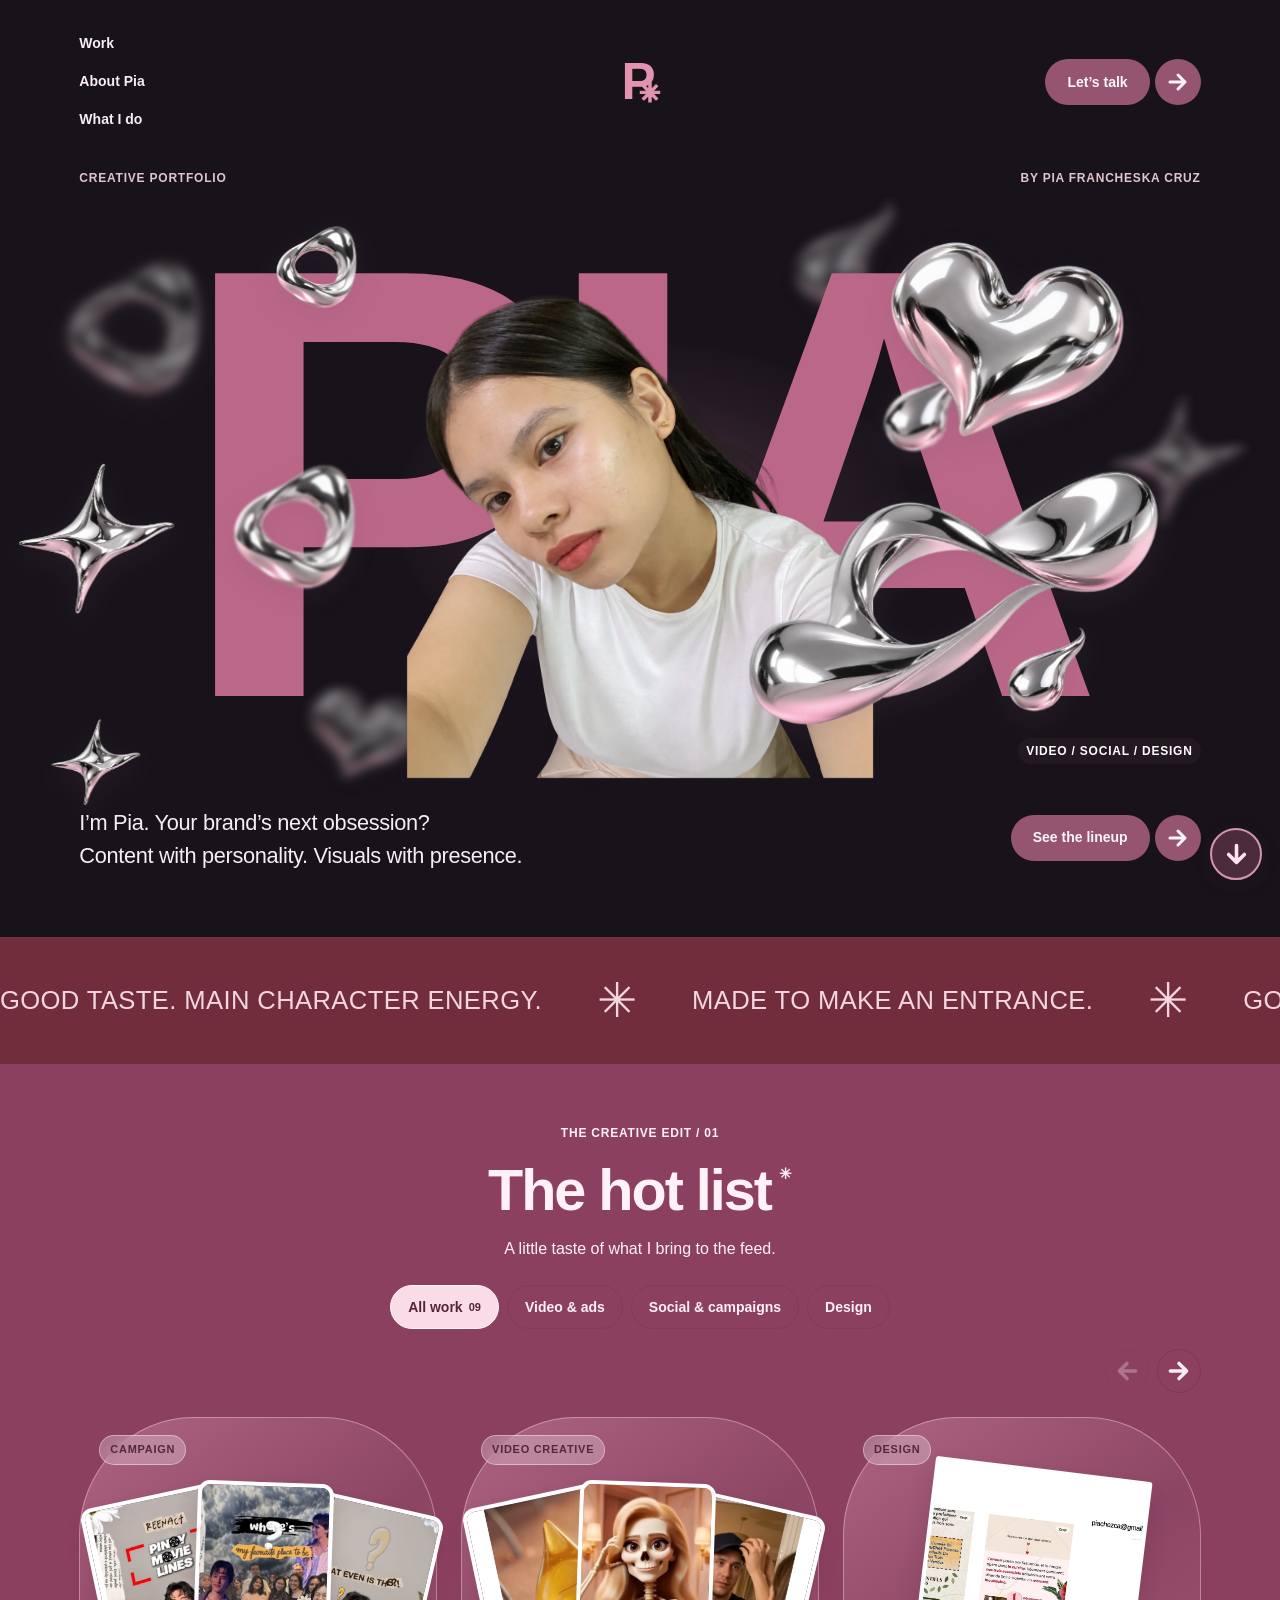
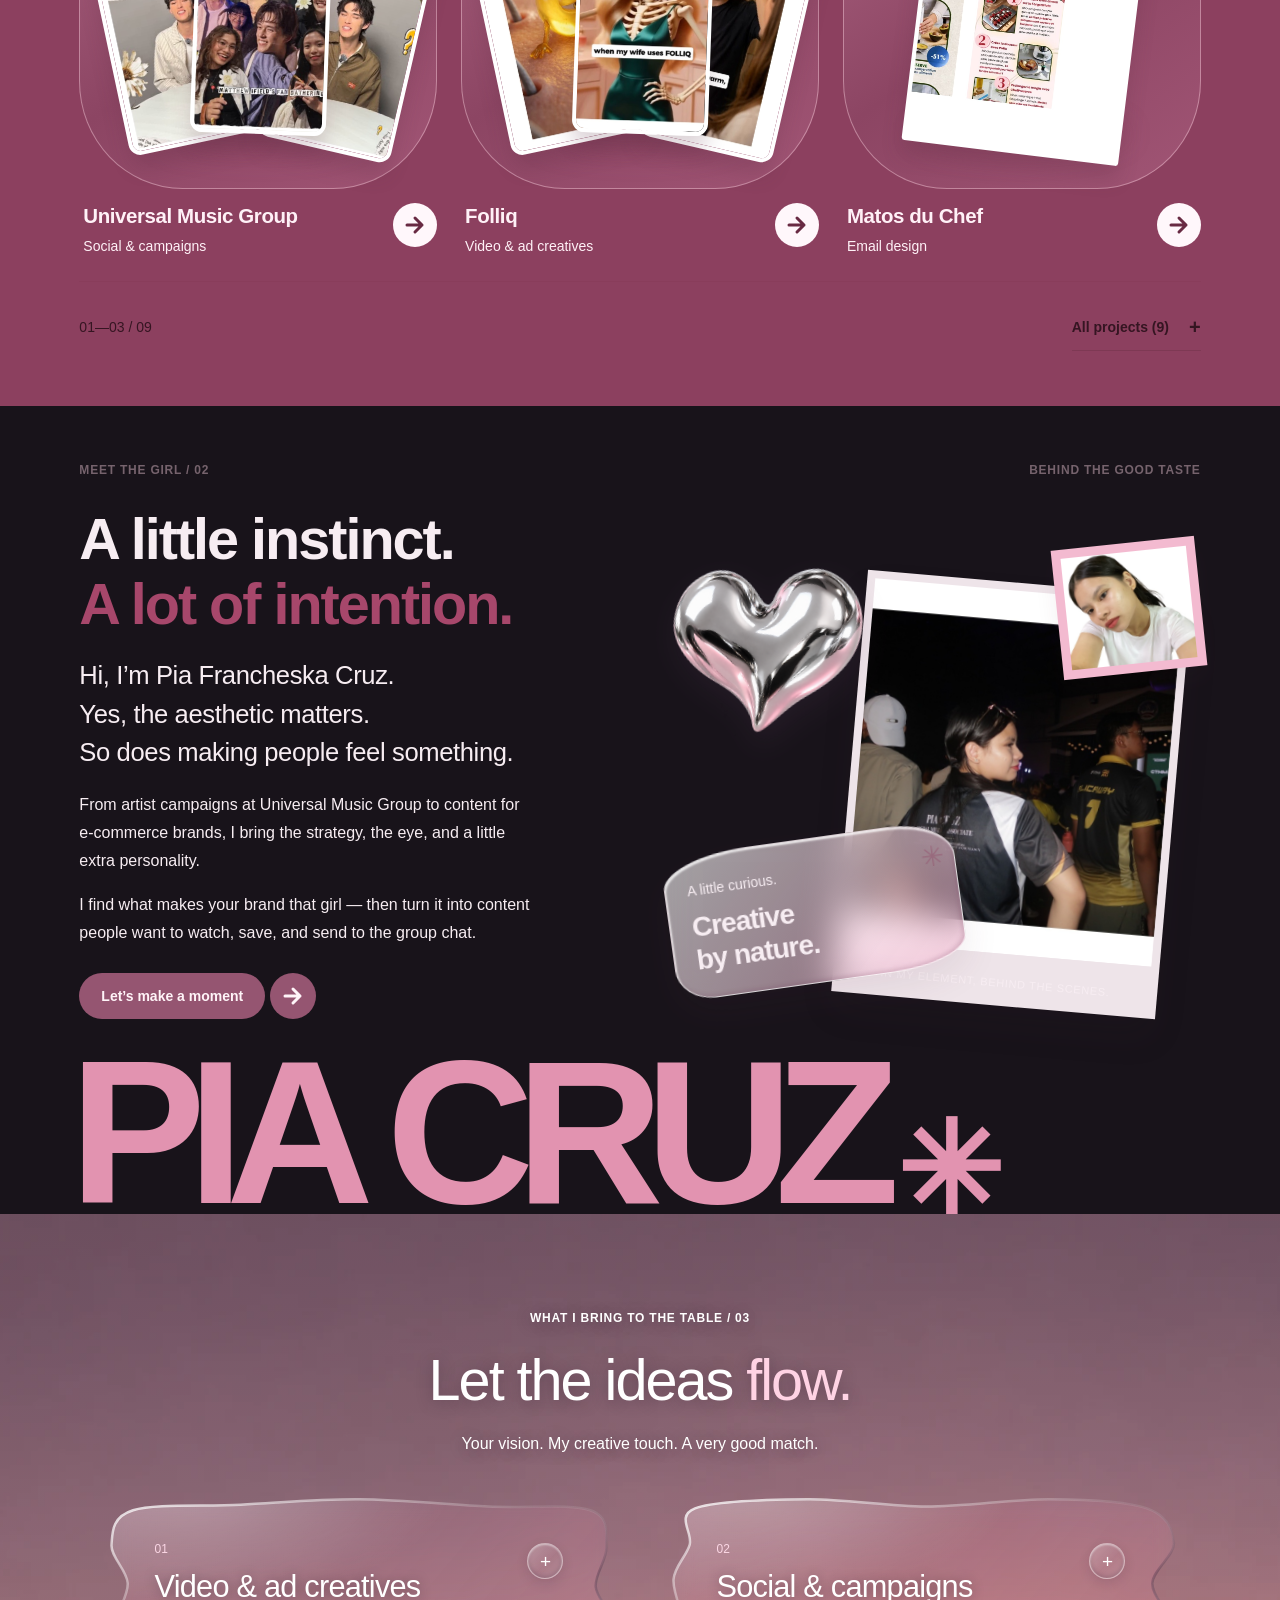
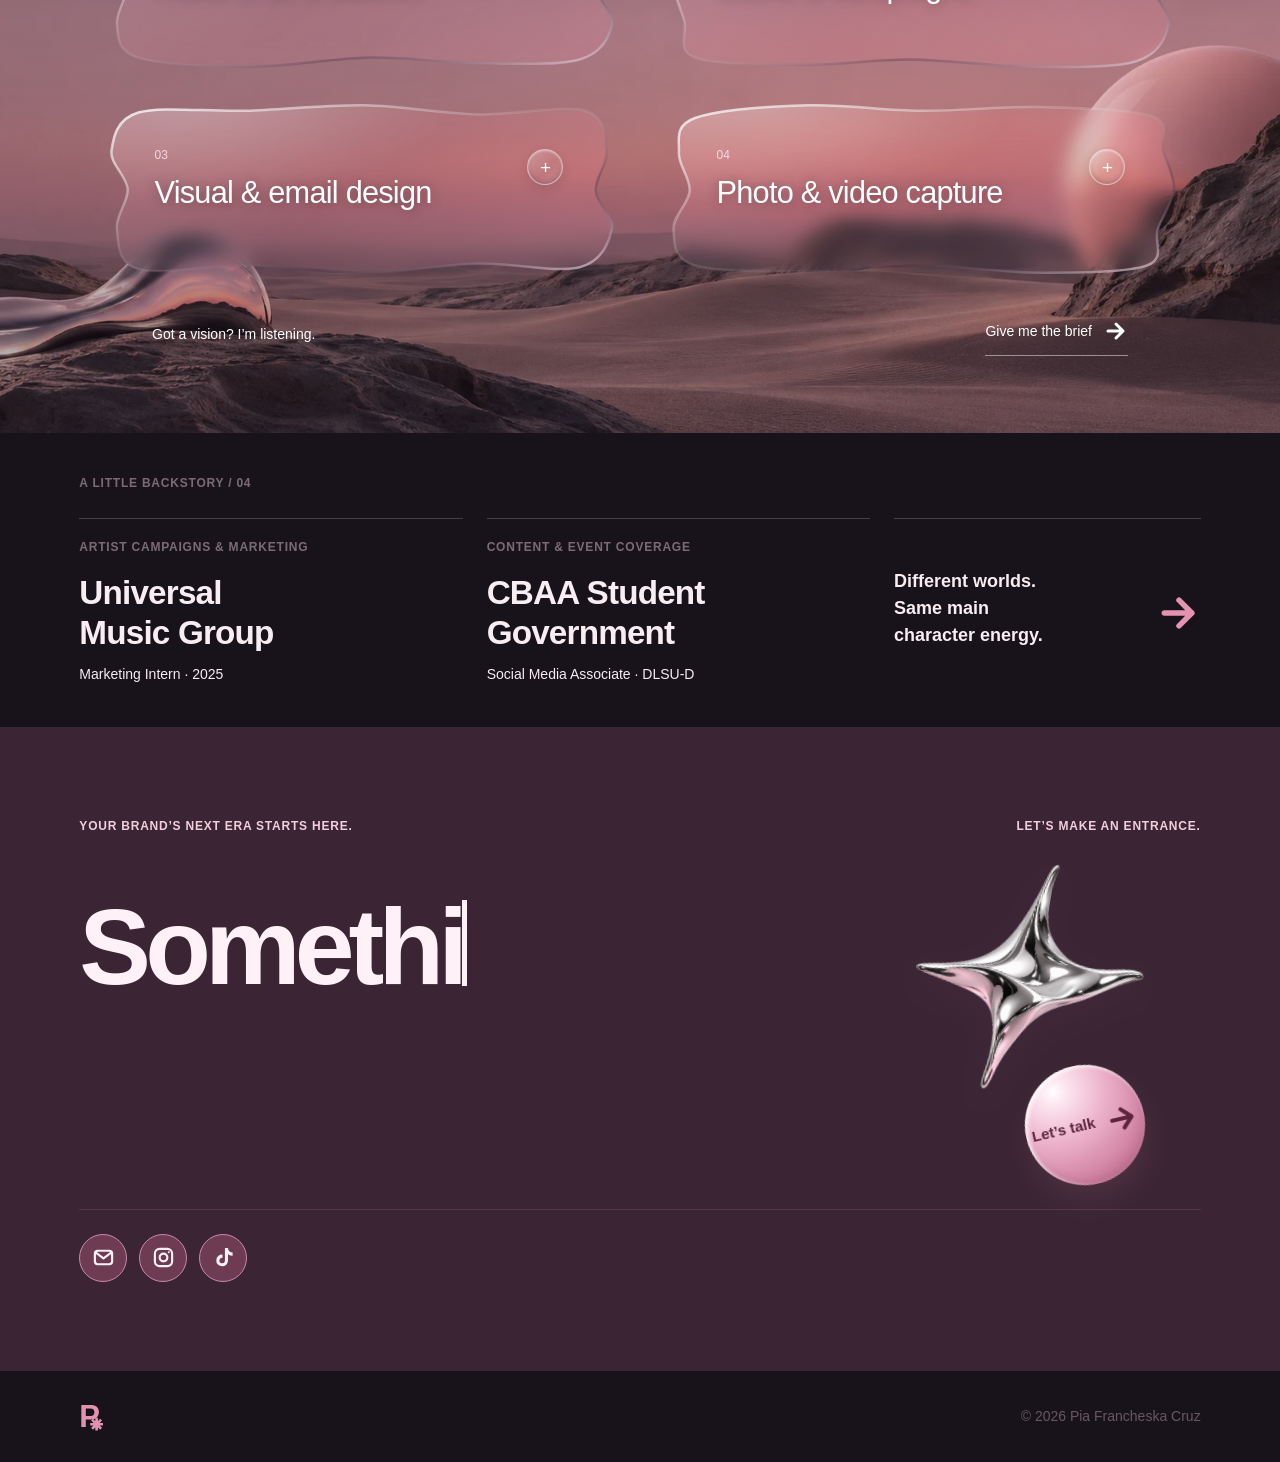
==== commit 288ad26e: "Remove music player and add separate social landing page with chrome heart game" ====
--- a/index.html
+++ b/index.html
@@ -1,5 +1,5 @@
 <!doctype html>
-<html lang="en"><head><meta charset="UTF-8"><meta name="viewport" content="width=device-width, initial-scale=1"><meta name="theme-color" content="#d77c9b"><meta name="description" content="Pia Francheska Cruz — creative ideas with personality. Discover video, campaigns, social content, and design."><title>Pia Cruz — Good taste. Main character energy.</title><link rel="stylesheet" href="styles.css?v=20261109-saved-music"><link rel="icon" href="data:image/svg+xml,%3Csvg xmlns='http://www.w3.org/2000/svg' viewBox='0 0 100 100'%3E%3Crect width='100' height='100' rx='35' fill='%23d77c9b'/%3E%3Ctext x='50' y='76' text-anchor='middle' font-size='80' fill='white' font-family='Arial' font-weight='900'%3Ep%3C/text%3E%3C/svg%3E"></head>
+<html lang="en"><head><meta charset="UTF-8"><meta name="viewport" content="width=device-width, initial-scale=1"><meta name="theme-color" content="#d77c9b"><meta name="description" content="Pia Francheska Cruz — creative ideas with personality. Discover video, campaigns, social content, and design."><title>Pia Cruz — Good taste. Main character energy.</title><link rel="stylesheet" href="styles.css?v=20261109-social-page"><link rel="icon" href="data:image/svg+xml,%3Csvg xmlns='http://www.w3.org/2000/svg' viewBox='0 0 100 100'%3E%3Crect width='100' height='100' rx='35' fill='%23d77c9b'/%3E%3Ctext x='50' y='76' text-anchor='middle' font-size='80' fill='white' font-family='Arial' font-weight='900'%3Ep%3C/text%3E%3C/svg%3E"></head>
 <body><a class="skip" href="#work">Skip to selected work</a>
 
 <main><section class="hero" aria-labelledby="hero-title"><header class="header"><nav aria-label="Main navigation"><a class="nav-work" href="#work">Work</a><a href="#about">About Pia</a><a href="#services">What I do</a></nav><a href="#" class="wordmark" aria-label="Pia Cruz home">P<sup>✳</sup></a><a class="split-button header-cta" href="mailto:piachezca@gmail.com"><span>Let’s talk</span><i aria-hidden="true"><svg class="action-arrow" viewBox="0 0 24 24" aria-hidden="true"><path d="M4 12h15M12 5l7 7-7 7"/></svg></i></a></header><button type="button" class="chrome-toy chrome-toy-ribbon" aria-label="Move chrome ribbon" aria-describedby="chrome-help"><img class="hero-metal" src="assets/chrome-ribbon.webp" alt="" draggable="false"></button><button type="button" class="chrome-toy chrome-toy-star" aria-label="Move chrome star" aria-describedby="chrome-help"><img class="hero-metal" src="assets/chrome-star.png" alt="" draggable="false"></button><button type="button" class="chrome-toy chrome-toy-heart" aria-label="Move chrome heart" aria-describedby="chrome-help"><img class="hero-metal" src="assets/chrome-heart.png" alt="" draggable="false"></button><button type="button" class="chrome-toy chrome-toy-small-ring" aria-label="Move chrome ring" aria-describedby="chrome-help"><img class="hero-metal" src="assets/chrome-ring.png" alt="" draggable="false"></button><button type="button" class="chrome-toy chrome-toy-small-drop" aria-label="Move chrome droplet" aria-describedby="chrome-help"><img class="hero-metal" src="assets/chrome-drop.png" alt="" draggable="false"></button><button type="button" class="chrome-toy chrome-toy-small-star" aria-label="Move chrome small star" aria-describedby="chrome-help"><img class="hero-metal" src="assets/chrome-star.png" alt="" draggable="false"></button><button type="button" class="chrome-toy chrome-toy-distant-ring chrome-distant" aria-label="Move chrome distant ring" aria-describedby="chrome-help"><img class="hero-metal" src="assets/chrome-ring.png" alt="" draggable="false"></button><button type="button" class="chrome-toy chrome-toy-distant-drop chrome-distant" aria-label="Move chrome distant droplet" aria-describedby="chrome-help"><img class="hero-metal" src="assets/chrome-drop.png" alt="" draggable="false"></button><button type="button" class="chrome-toy chrome-toy-distant-star chrome-distant" aria-label="Move chrome distant star" aria-describedby="chrome-help"><img class="hero-metal" src="assets/chrome-star.png" alt="" draggable="false"></button><button type="button" class="chrome-toy chrome-toy-distant-heart chrome-distant" aria-label="Move chrome distant heart" aria-describedby="chrome-help"><img class="hero-metal" src="assets/chrome-heart.png" alt="" draggable="false"></button><button type="button" class="chrome-toy chrome-toy-mid-arc chrome-mid" aria-label="Move chrome arc" aria-describedby="chrome-help"><img class="hero-metal" src="assets/chrome-ring.png" alt="" draggable="false"></button><button type="button" class="chrome-toy chrome-toy-mid-drop chrome-mid" aria-label="Move chrome silver droplet" aria-describedby="chrome-help"><img class="hero-metal" src="assets/chrome-drop.png" alt="" draggable="false"></button><button type="button" class="chrome-toy chrome-toy-mid-spark chrome-mid" aria-label="Move chrome sparkle" aria-describedby="chrome-help"><img class="hero-metal" src="assets/chrome-star.png" alt="" draggable="false"></button><div class="hero-stage"><div class="hero-kicker"><span>CREATIVE PORTFOLIO</span><span>BY PIA FRANCHESKA CRUZ</span></div><h1 id="hero-title" class="hero-name">PIA</h1><div class="hero-aura" aria-hidden="true"></div><span id="chrome-help" class="sr-only">Drag and release to throw, or click to nudge. Use arrow keys to push; press Escape to reset.</span><div class="portrait-window"><img src="assets/pia-cutout.webp" alt="Pia Francheska Cruz" fetchpriority="high"></div><span class="hero-edition">VIDEO / SOCIAL / DESIGN</span></div><div class="hero-intro"><div><p>I’m Pia. Your brand’s next obsession?<br class="desktop-break"> Content with personality. Visuals with presence.</p><a class="split-button" href="#work"><span>See the lineup</span><i aria-hidden="true"><svg class="action-arrow" viewBox="0 0 24 24" aria-hidden="true"><path d="M4 12h15M12 5l7 7-7 7"/></svg></i></a></div></div></section>
@@ -8,5 +8,5 @@
 <section class="services section" id="services" aria-labelledby="services-title"><div class="services-title"><span class="mini-label">WHAT I BRING TO THE TABLE / 03</span><h2 id="services-title">Let the ideas <em>flow.</em></h2><p>Your vision. My creative touch. A very good match.</p></div><div class="glass-grid"><details class="glass service-card"><summary><span class="service-num">01</span><h3>Video &amp; ad creatives</h3><span class="service-toggle" aria-hidden="true">+</span></summary><p>Product stories, drama-style ads, and hooks with a little attitude. Your brand gets the spotlight, with a story worth staying for.</p><span class="service-tag">STORY · MOTION · PERSONALITY</span></details><details class="glass service-card"><summary><span class="service-num">02</span><h3>Social &amp; campaigns</h3><span class="service-toggle" aria-hidden="true">+</span></summary><p>Artist promotions, campaign content, and event coverage. From the first tease to the launch-day moment, I keep the story connected.</p><span class="service-tag">CULTURE · CONTENT · CONNECTION</span></details><details class="glass service-card"><summary><span class="service-num">03</span><h3>Visual &amp; email design</h3><span class="service-toggle" aria-hidden="true">+</span></summary><p>Social visuals and emails that look put together and get to the point. Good taste, clear messaging, unmistakably your brand.</p><span class="service-tag">LAYOUT · DETAIL · BRAND VOICE</span></details><details class="glass service-card"><summary><span class="service-num">04</span><h3>Photo &amp; video capture</h3><span class="service-toggle" aria-hidden="true">+</span></summary><p>The looks, the energy, the little moments everyone wishes they caught. Photo and video that bring your campaign or event to life.</p><span class="service-tag">PEOPLE · MOMENTS · ATMOSPHERE</span></details></div><div class="services-foot"><span>Got a vision? I’m listening.</span><a href="mailto:piachezca@gmail.com">Give me the brief <svg class="action-arrow" viewBox="0 0 24 24" aria-hidden="true"><path d="M4 12h15M12 5l7 7-7 7"/></svg></a></div></section>
 <section class="experience section"><span class="mini-label">A LITTLE BACKSTORY / 04</span><div class="experience-grid"><div><span>ARTIST CAMPAIGNS & MARKETING</span><h3>Universal<br>Music Group</h3><p>Marketing Intern · 2025</p></div><div><span>CONTENT & EVENT COVERAGE</span><h3>CBAA Student<br>Government</h3><p>Social Media Associate · DLSU-D</p></div><div class="experience-note"><p>Different worlds.<br>Same main character energy.</p><span aria-hidden="true"><svg class="action-arrow" viewBox="0 0 24 24" aria-hidden="true"><path d="M4 12h15M12 5l7 7-7 7"/></svg></span></div></div></section>
 <section class="contact section" id="contact" aria-labelledby="contact-title"><div class="contact-top"><span class="mini-label">YOUR BRAND’S NEXT ERA STARTS HERE.</span><span class="mini-label">LET’S MAKE AN ENTRANCE.</span></div><div class="contact-stage"><h2 id="contact-title">Something<br><span>good</span> awaits.</h2><img class="contact-chrome" src="assets/chrome-star.png" alt="" aria-hidden="true" loading="lazy"><a class="contact-orb" href="mailto:piachezca@gmail.com"><span>Let’s talk</span><i aria-hidden="true"><svg class="action-arrow" viewBox="0 0 24 24" aria-hidden="true"><path d="M4 12h15M12 5l7 7-7 7"/></svg></i></a></div><div class="contact-bottom"><a class="icon-link" href="mailto:piachezca@gmail.com" aria-label="Email Pia" title="Email Pia"><svg viewBox="0 0 24 24" aria-hidden="true"><rect x="3" y="5" width="18" height="14" rx="3"/><path d="m4 7 8 6 8-6"/></svg></a><a class="icon-link" href="https://www.instagram.com/piachezka/" target="_blank" rel="noopener noreferrer" aria-label="Pia on Instagram (opens in a new tab)" title="Instagram"><svg viewBox="0 0 24 24" aria-hidden="true"><rect x="3" y="3" width="18" height="18" rx="5"/><circle cx="12" cy="12" r="4"/><circle cx="17.5" cy="6.5" r="1" fill="currentColor" stroke="none"/></svg></a><a class="icon-link" href="https://www.tiktok.com/@wydpia" target="_blank" rel="noopener noreferrer" aria-label="Pia on TikTok (opens in a new tab)" title="TikTok"><svg class="social-filled" viewBox="0 0 24 24" aria-hidden="true"><path d="M16.7 2h-3.2v13.1a2.9 2.9 0 1 1-2.5-2.9V9a6.1 6.1 0 1 0 5.7 6.1V8.5a8.1 8.1 0 0 0 4.8 1.6V6.9A4.8 4.8 0 0 1 16.7 2Z"/></svg></a></div></section></main>
-<button class="page-scroll" type="button" aria-label="Scroll down" hidden><svg viewBox="0 0 24 24" aria-hidden="true"><path d="M12 4v15M5 12l7 7 7-7"/></svg></button><aside class="music-player" aria-label="Background music"><button id="music-title" class="music-title" type="button" title="Choose audio files to preview">Choose music</button><button id="audio-toggle" type="button" aria-label="Play music" disabled><svg viewBox="0 0 24 24" aria-hidden="true"><path class="play-symbol" d="m8 5 11 7-11 7Z"/><path class="pause-symbol" d="M7 5h3v14H7zM14 5h3v14h-3z"/></svg></button><button id="audio-next" type="button" aria-label="Next song" disabled><svg viewBox="0 0 24 24" aria-hidden="true"><path d="m5 5 10 7-10 7ZM17 5h3v14h-3Z"/></svg></button><input id="music-files" type="file" accept="audio/*,.mp3,.m4a,.wav,.ogg" multiple hidden><audio id="background-audio" preload="none"></audio><span id="audio-status" class="sr-only" role="status"></span></aside><footer><a class="wordmark" href="#" aria-label="Back to home">P<sup>✳</sup></a><p>© <span id="year"></span> Pia Francheska Cruz</p><a class="icon-link" href="#" aria-label="Back to top" title="Back to top"><span aria-hidden="true"><svg class="action-arrow" viewBox="0 0 24 24" aria-hidden="true"><path d="M12 20V5M5 12l7-7 7 7"/></svg></span></a></footer>
-<dialog id="project-dialog" aria-labelledby="dialog-title"><div class="dialog-head"><span class="mini-label" id="dialog-category"></span><button class="close" aria-label="Close project">✕</button></div><h2 id="dialog-title"></h2><p id="dialog-description"></p><div id="dialog-images"></div></dialog><script src="script.js?v=20261109-saved-music"></script><svg width="0" height="0" aria-hidden="true" style="position:absolute;pointer-events:none"><defs><clipPath id="service-liquid-outline" clipPathUnits="objectBoundingBox"><path d="M.07 .08 C.18 .01 .24 .09 .36 .05 S.57 .01 .68 .06 S.91 0 .96 .12 S.92 .33 .96 .48 S.99 .77 .94 .87 S.83 .87 .79 .96 S.69 .92 .58 .94 S.38 .89 .26 .94 S.05 .97 .05 .83 S.01 .62 .05 .48 S.01 .18 .07 .08Z"/></clipPath><clipPath id="service-liquid-1" clipPathUnits="objectBoundingBox"><path transform="scale(.01)" d="M8 10C12.000 6.333 21.000 8.000 28 7C35.000 6.000 42.333 3.833 50 4C57.667 4.167 66.833 7.000 74 8C81.167 9.000 89.333 6.333 93 10C96.667 13.667 95.833 23.000 96 30C96.167 37.000 93.833 44.833 94 52C94.167 59.167 97.500 66.333 97 73C96.500 79.667 95.167 88.500 91 92C86.833 95.500 78.500 94.167 72 94C65.500 93.833 59.000 90.667 52 91C45.000 91.333 37.167 96.000 30 96C22.833 96.000 13.167 94.833 9 91C4.833 87.167 5.333 79.833 5 73C4.667 66.167 7.167 57.333 7 50C6.833 42.667 3.833 35.667 4 29C4.167 22.333 4.000 13.667 8 10Z"/></clipPath><clipPath id="service-liquid-2" clipPathUnits="objectBoundingBox"><path transform="scale(.01)" d="M8 9C11.667 4.833 21.833 4.167 29 4C36.167 3.833 43.500 8.000 51 8C58.500 8.000 67.167 3.833 74 4C80.833 4.167 88.167 5.000 92 9C95.833 13.000 96.833 21.167 97 28C97.167 34.833 93.167 42.500 93 50C92.833 57.500 96.500 65.833 96 73C95.500 80.167 94.333 89.167 90 93C85.667 96.833 77.000 96.167 70 96C63.000 95.833 55.000 92.167 48 92C41.000 91.833 34.667 95.167 28 95C21.333 94.833 11.667 95.000 8 91C4.333 87.000 6.667 78.167 6 71C5.333 63.833 3.833 55.000 4 48C4.167 41.000 6.333 35.500 7 29C7.667 22.500 4.333 13.167 8 9Z"/></clipPath><clipPath id="service-liquid-3" clipPathUnits="objectBoundingBox"><path transform="scale(.01)" d="M9 8C13.167 4.333 22.000 7.667 29 7C36.000 6.333 43.833 3.667 51 4C58.167 4.333 65.167 8.500 72 9C78.833 9.500 88.000 3.667 92 7C96.000 10.333 95.667 21.667 96 29C96.333 36.333 93.833 43.833 94 51C94.167 58.167 97.500 65.000 97 72C96.500 79.000 95.167 89.833 91 93C86.833 96.167 78.667 90.500 72 91C65.333 91.500 58.000 95.833 51 96C44.000 96.167 37.000 92.333 30 92C23.000 91.667 13.167 97.333 9 94C4.833 90.667 5.333 79.333 5 72C4.667 64.667 7.167 57.167 7 50C6.833 42.833 3.667 36.000 4 29C4.333 22.000 4.833 11.667 9 8Z"/></clipPath><clipPath id="service-liquid-4" clipPathUnits="objectBoundingBox"><path transform="scale(.01)" d="M8 11C12.000 6.667 22.000 4.667 29 4C36.000 3.333 42.833 6.833 50 7C57.167 7.167 64.833 4.500 72 5C79.167 5.500 89.167 6.000 93 10C96.833 14.000 94.333 22.333 95 29C95.667 35.667 97.167 42.833 97 50C96.833 57.167 94.833 65.000 94 72C93.167 79.000 95.667 88.000 92 92C88.333 96.000 79.000 96.000 72 96C65.000 96.000 57.000 92.167 50 92C43.000 91.833 37.000 95.000 30 95C23.000 95.000 12.333 95.833 8 92C3.667 88.167 4.167 78.833 4 72C3.833 65.167 6.833 58.000 7 51C7.167 44.000 4.833 36.667 5 30C5.167 23.333 4.000 15.333 8 11Z"/></clipPath></defs></svg></body></html>
+<button class="page-scroll" type="button" aria-label="Scroll down" hidden><svg viewBox="0 0 24 24" aria-hidden="true"><path d="M12 4v15M5 12l7 7 7-7"/></svg></button><footer><a class="wordmark" href="#" aria-label="Back to home">P<sup>✳</sup></a><p>© <span id="year"></span> Pia Francheska Cruz</p><a class="icon-link" href="#" aria-label="Back to top" title="Back to top"><span aria-hidden="true"><svg class="action-arrow" viewBox="0 0 24 24" aria-hidden="true"><path d="M12 20V5M5 12l7-7 7 7"/></svg></span></a></footer>
+<dialog id="project-dialog" aria-labelledby="dialog-title"><div class="dialog-head"><span class="mini-label" id="dialog-category"></span><button class="close" aria-label="Close project">✕</button></div><h2 id="dialog-title"></h2><p id="dialog-description"></p><div id="dialog-images"></div></dialog><script src="script.js?v=20261109-social-page"></script><svg width="0" height="0" aria-hidden="true" style="position:absolute;pointer-events:none"><defs><clipPath id="service-liquid-outline" clipPathUnits="objectBoundingBox"><path d="M.07 .08 C.18 .01 .24 .09 .36 .05 S.57 .01 .68 .06 S.91 0 .96 .12 S.92 .33 .96 .48 S.99 .77 .94 .87 S.83 .87 .79 .96 S.69 .92 .58 .94 S.38 .89 .26 .94 S.05 .97 .05 .83 S.01 .62 .05 .48 S.01 .18 .07 .08Z"/></clipPath><clipPath id="service-liquid-1" clipPathUnits="objectBoundingBox"><path transform="scale(.01)" d="M8 10C12.000 6.333 21.000 8.000 28 7C35.000 6.000 42.333 3.833 50 4C57.667 4.167 66.833 7.000 74 8C81.167 9.000 89.333 6.333 93 10C96.667 13.667 95.833 23.000 96 30C96.167 37.000 93.833 44.833 94 52C94.167 59.167 97.500 66.333 97 73C96.500 79.667 95.167 88.500 91 92C86.833 95.500 78.500 94.167 72 94C65.500 93.833 59.000 90.667 52 91C45.000 91.333 37.167 96.000 30 96C22.833 96.000 13.167 94.833 9 91C4.833 87.167 5.333 79.833 5 73C4.667 66.167 7.167 57.333 7 50C6.833 42.667 3.833 35.667 4 29C4.167 22.333 4.000 13.667 8 10Z"/></clipPath><clipPath id="service-liquid-2" clipPathUnits="objectBoundingBox"><path transform="scale(.01)" d="M8 9C11.667 4.833 21.833 4.167 29 4C36.167 3.833 43.500 8.000 51 8C58.500 8.000 67.167 3.833 74 4C80.833 4.167 88.167 5.000 92 9C95.833 13.000 96.833 21.167 97 28C97.167 34.833 93.167 42.500 93 50C92.833 57.500 96.500 65.833 96 73C95.500 80.167 94.333 89.167 90 93C85.667 96.833 77.000 96.167 70 96C63.000 95.833 55.000 92.167 48 92C41.000 91.833 34.667 95.167 28 95C21.333 94.833 11.667 95.000 8 91C4.333 87.000 6.667 78.167 6 71C5.333 63.833 3.833 55.000 4 48C4.167 41.000 6.333 35.500 7 29C7.667 22.500 4.333 13.167 8 9Z"/></clipPath><clipPath id="service-liquid-3" clipPathUnits="objectBoundingBox"><path transform="scale(.01)" d="M9 8C13.167 4.333 22.000 7.667 29 7C36.000 6.333 43.833 3.667 51 4C58.167 4.333 65.167 8.500 72 9C78.833 9.500 88.000 3.667 92 7C96.000 10.333 95.667 21.667 96 29C96.333 36.333 93.833 43.833 94 51C94.167 58.167 97.500 65.000 97 72C96.500 79.000 95.167 89.833 91 93C86.833 96.167 78.667 90.500 72 91C65.333 91.500 58.000 95.833 51 96C44.000 96.167 37.000 92.333 30 92C23.000 91.667 13.167 97.333 9 94C4.833 90.667 5.333 79.333 5 72C4.667 64.667 7.167 57.167 7 50C6.833 42.833 3.667 36.000 4 29C4.333 22.000 4.833 11.667 9 8Z"/></clipPath><clipPath id="service-liquid-4" clipPathUnits="objectBoundingBox"><path transform="scale(.01)" d="M8 11C12.000 6.667 22.000 4.667 29 4C36.000 3.333 42.833 6.833 50 7C57.167 7.167 64.833 4.500 72 5C79.167 5.500 89.167 6.000 93 10C96.833 14.000 94.333 22.333 95 29C95.667 35.667 97.167 42.833 97 50C96.833 57.167 94.833 65.000 94 72C93.167 79.000 95.667 88.000 92 92C88.333 96.000 79.000 96.000 72 96C65.000 96.000 57.000 92.167 50 92C43.000 91.833 37.000 95.000 30 95C23.000 95.000 12.333 95.833 8 92C3.667 88.167 4.167 78.833 4 72C3.833 65.167 6.833 58.000 7 51C7.167 44.000 4.833 36.667 5 30C5.167 23.333 4.000 15.333 8 11Z"/></clipPath></defs></svg></body></html>
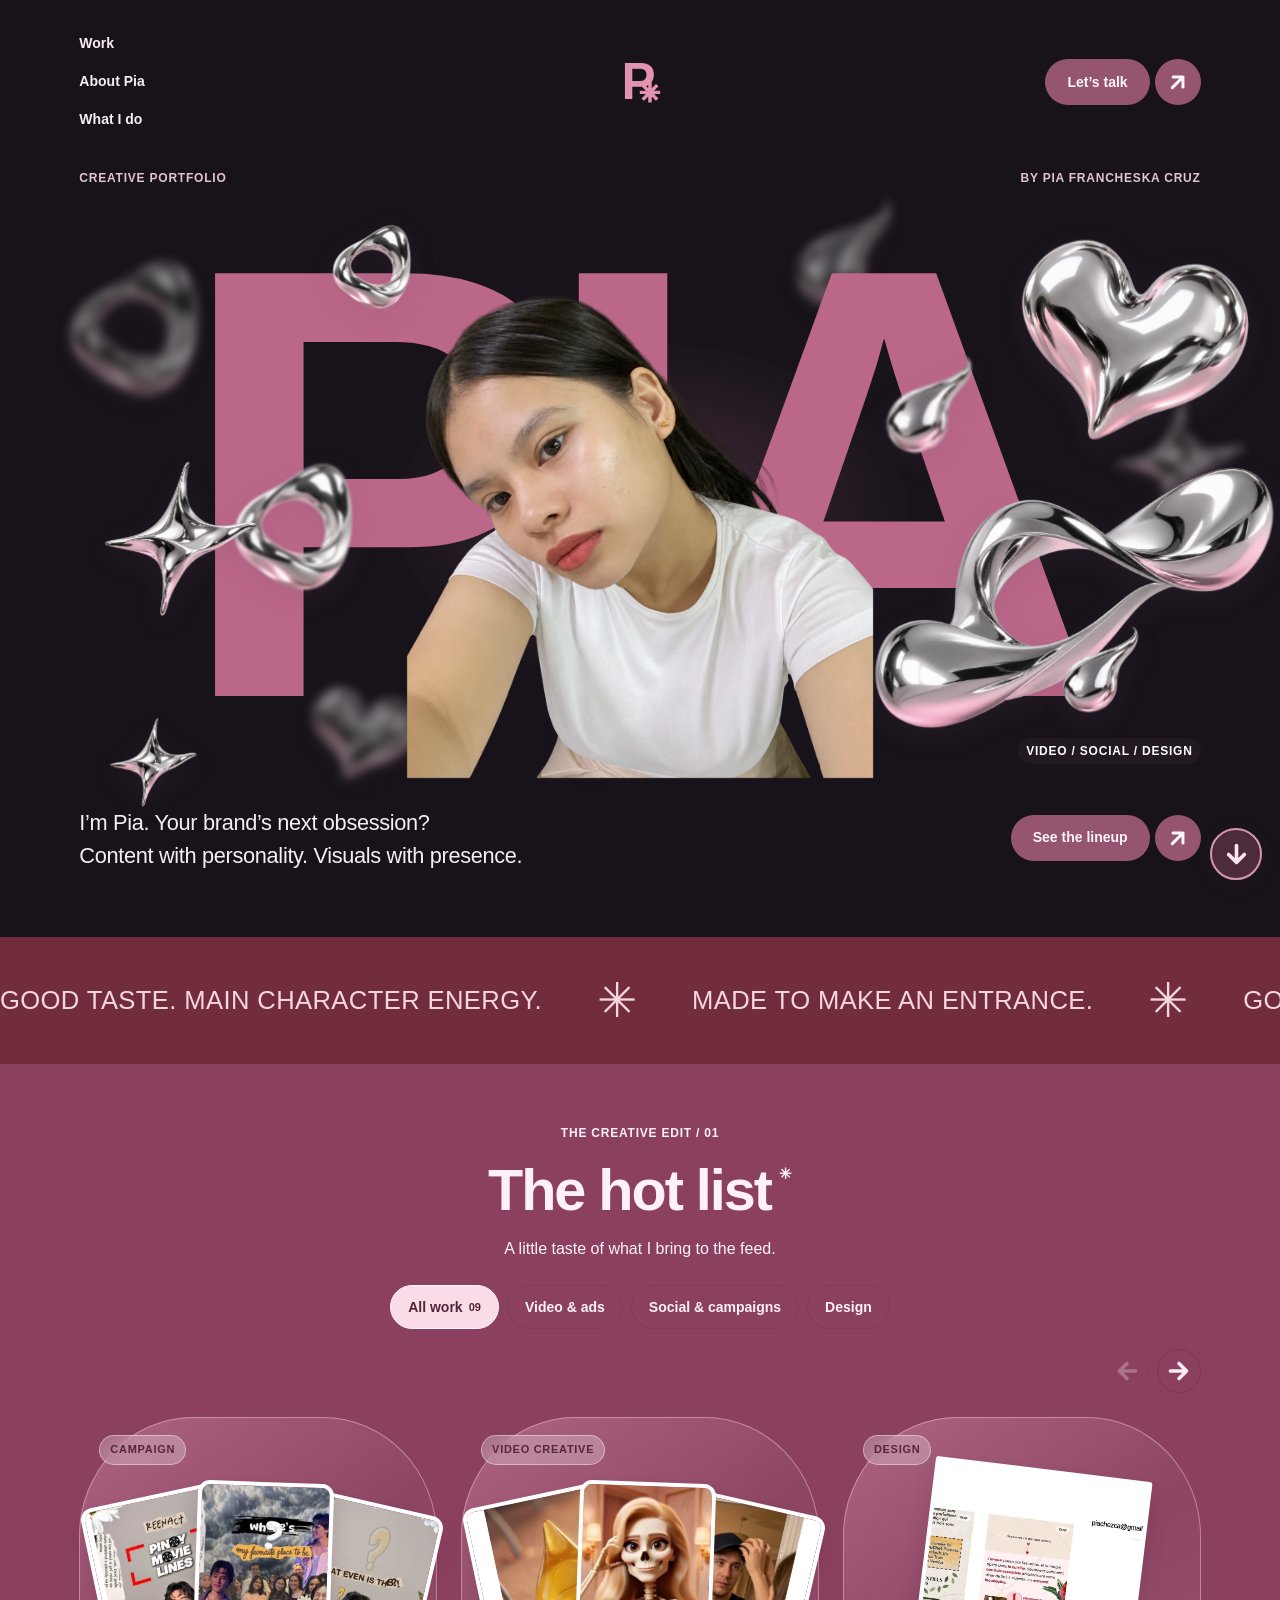
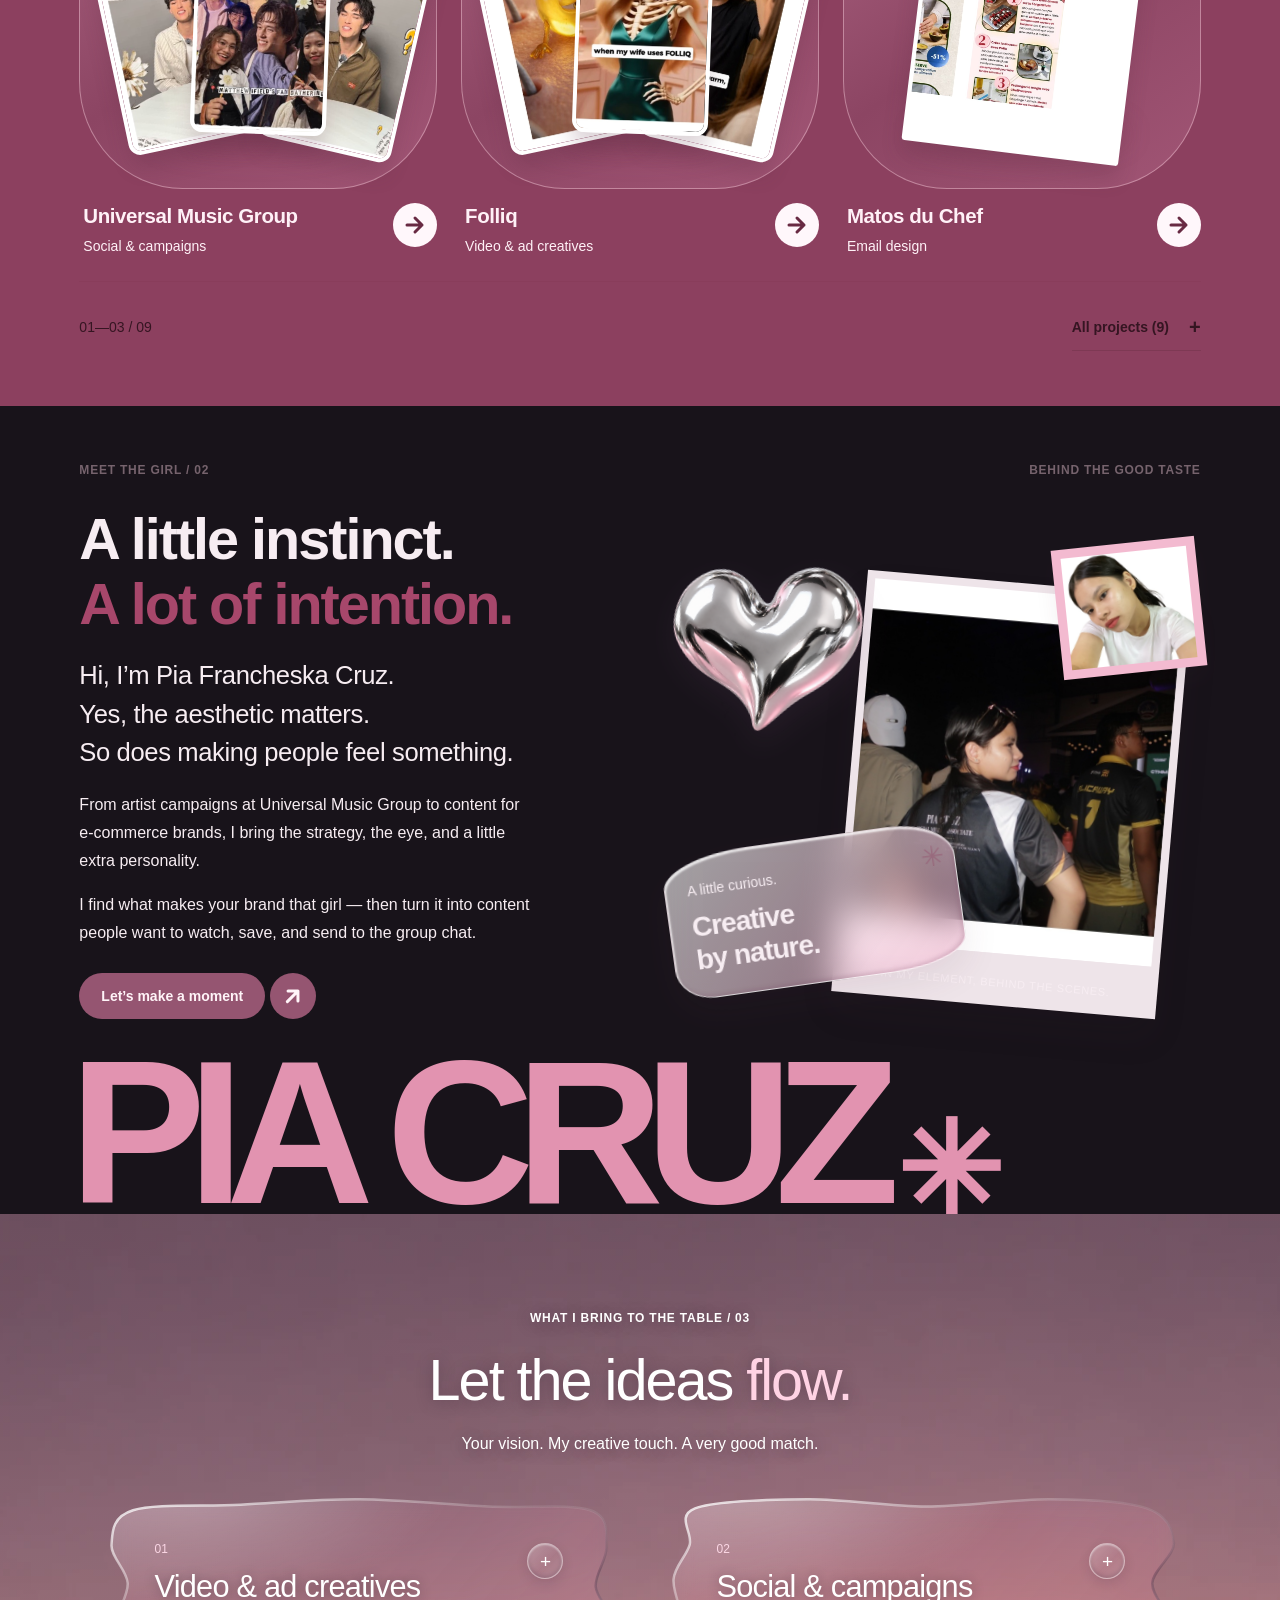
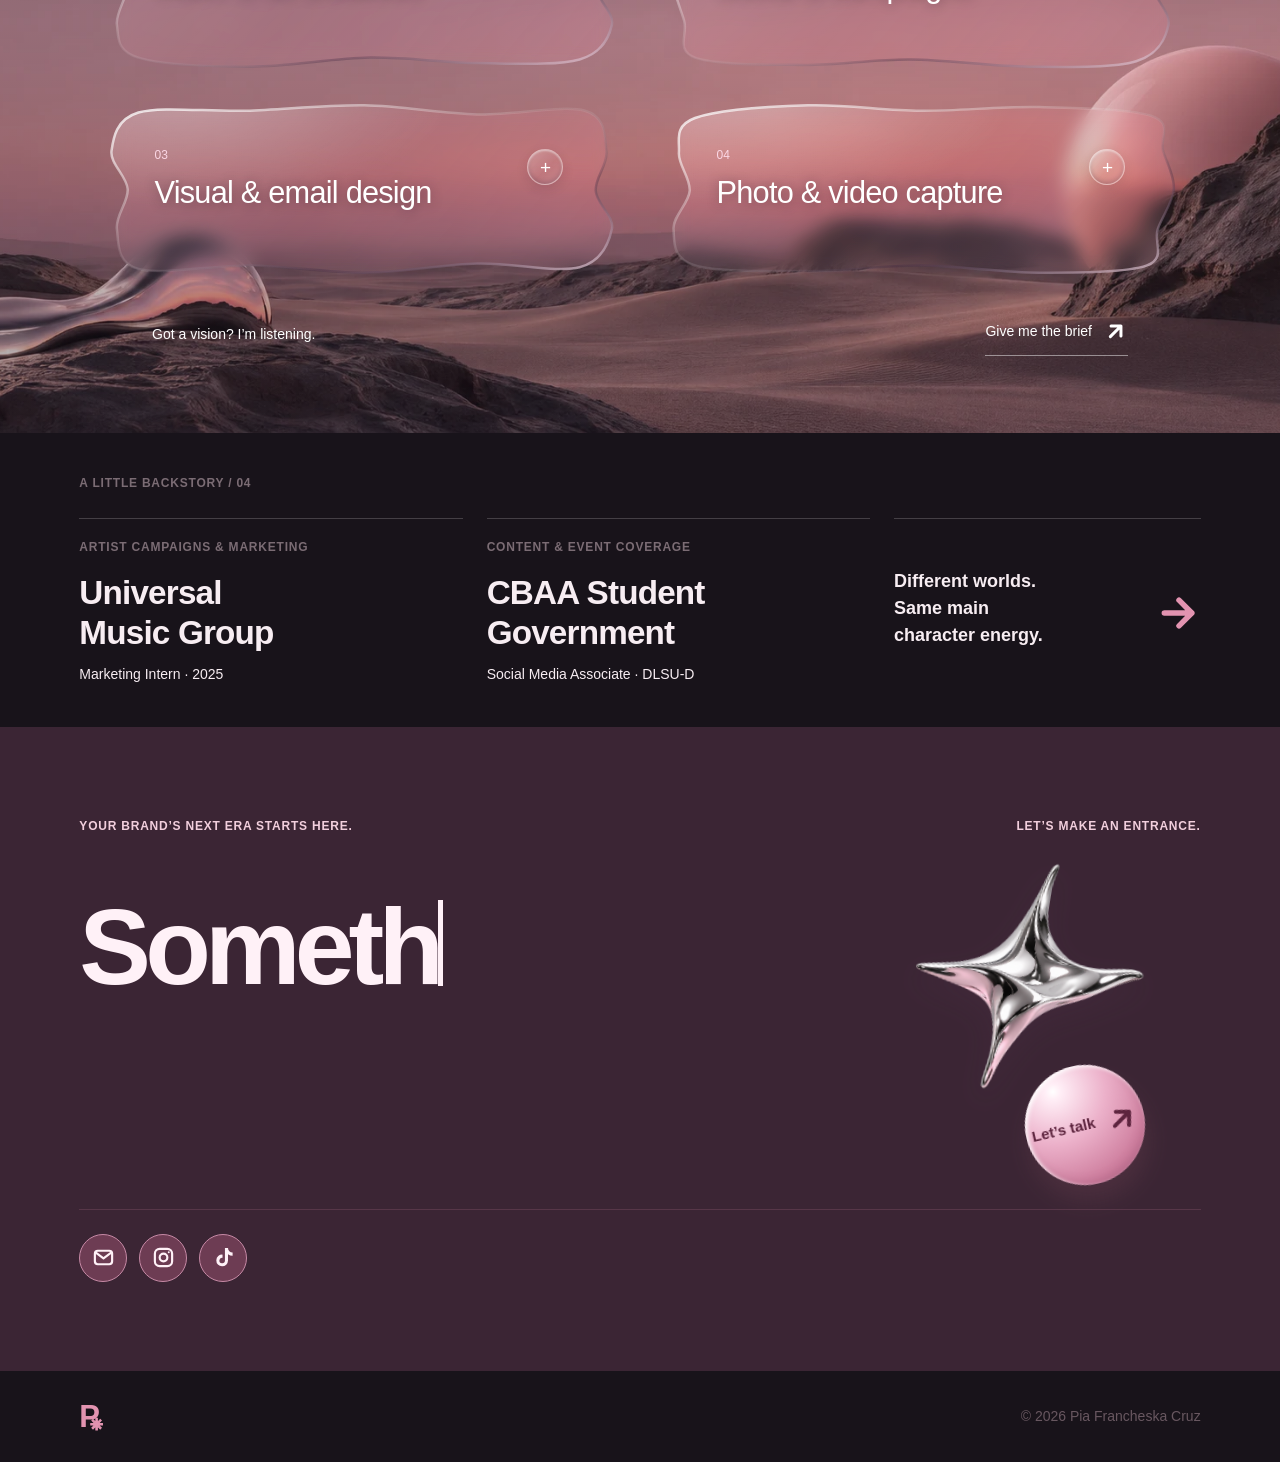
==== commit d90f660b: "Turn action arrows from up-right to right on hover" ====
--- a/index.html
+++ b/index.html
@@ -1,5 +1,5 @@
 <!doctype html>
-<html lang="en"><head><meta charset="UTF-8"><meta name="viewport" content="width=device-width, initial-scale=1"><meta name="theme-color" content="#d77c9b"><meta name="description" content="Pia Francheska Cruz — creative ideas with personality. Discover video, campaigns, social content, and design."><title>Pia Cruz — Good taste. Main character energy.</title><link rel="stylesheet" href="styles.css?v=20261109-social-page"><link rel="icon" href="data:image/svg+xml,%3Csvg xmlns='http://www.w3.org/2000/svg' viewBox='0 0 100 100'%3E%3Crect width='100' height='100' rx='35' fill='%23d77c9b'/%3E%3Ctext x='50' y='76' text-anchor='middle' font-size='80' fill='white' font-family='Arial' font-weight='900'%3Ep%3C/text%3E%3C/svg%3E"></head>
+<html lang="en"><head><meta charset="UTF-8"><meta name="viewport" content="width=device-width, initial-scale=1"><meta name="theme-color" content="#d77c9b"><meta name="description" content="Pia Francheska Cruz — creative ideas with personality. Discover video, campaigns, social content, and design."><title>Pia Cruz — Good taste. Main character energy.</title><link rel="stylesheet" href="styles.css?v=20261109-arrow-turn"><link rel="icon" href="data:image/svg+xml,%3Csvg xmlns='http://www.w3.org/2000/svg' viewBox='0 0 100 100'%3E%3Crect width='100' height='100' rx='35' fill='%23d77c9b'/%3E%3Ctext x='50' y='76' text-anchor='middle' font-size='80' fill='white' font-family='Arial' font-weight='900'%3Ep%3C/text%3E%3C/svg%3E"></head>
 <body><a class="skip" href="#work">Skip to selected work</a>
 
 <main><section class="hero" aria-labelledby="hero-title"><header class="header"><nav aria-label="Main navigation"><a class="nav-work" href="#work">Work</a><a href="#about">About Pia</a><a href="#services">What I do</a></nav><a href="#" class="wordmark" aria-label="Pia Cruz home">P<sup>✳</sup></a><a class="split-button header-cta" href="mailto:piachezca@gmail.com"><span>Let’s talk</span><i aria-hidden="true"><svg class="action-arrow" viewBox="0 0 24 24" aria-hidden="true"><path d="M4 12h15M12 5l7 7-7 7"/></svg></i></a></header><button type="button" class="chrome-toy chrome-toy-ribbon" aria-label="Move chrome ribbon" aria-describedby="chrome-help"><img class="hero-metal" src="assets/chrome-ribbon.webp" alt="" draggable="false"></button><button type="button" class="chrome-toy chrome-toy-star" aria-label="Move chrome star" aria-describedby="chrome-help"><img class="hero-metal" src="assets/chrome-star.png" alt="" draggable="false"></button><button type="button" class="chrome-toy chrome-toy-heart" aria-label="Move chrome heart" aria-describedby="chrome-help"><img class="hero-metal" src="assets/chrome-heart.png" alt="" draggable="false"></button><button type="button" class="chrome-toy chrome-toy-small-ring" aria-label="Move chrome ring" aria-describedby="chrome-help"><img class="hero-metal" src="assets/chrome-ring.png" alt="" draggable="false"></button><button type="button" class="chrome-toy chrome-toy-small-drop" aria-label="Move chrome droplet" aria-describedby="chrome-help"><img class="hero-metal" src="assets/chrome-drop.png" alt="" draggable="false"></button><button type="button" class="chrome-toy chrome-toy-small-star" aria-label="Move chrome small star" aria-describedby="chrome-help"><img class="hero-metal" src="assets/chrome-star.png" alt="" draggable="false"></button><button type="button" class="chrome-toy chrome-toy-distant-ring chrome-distant" aria-label="Move chrome distant ring" aria-describedby="chrome-help"><img class="hero-metal" src="assets/chrome-ring.png" alt="" draggable="false"></button><button type="button" class="chrome-toy chrome-toy-distant-drop chrome-distant" aria-label="Move chrome distant droplet" aria-describedby="chrome-help"><img class="hero-metal" src="assets/chrome-drop.png" alt="" draggable="false"></button><button type="button" class="chrome-toy chrome-toy-distant-star chrome-distant" aria-label="Move chrome distant star" aria-describedby="chrome-help"><img class="hero-metal" src="assets/chrome-star.png" alt="" draggable="false"></button><button type="button" class="chrome-toy chrome-toy-distant-heart chrome-distant" aria-label="Move chrome distant heart" aria-describedby="chrome-help"><img class="hero-metal" src="assets/chrome-heart.png" alt="" draggable="false"></button><button type="button" class="chrome-toy chrome-toy-mid-arc chrome-mid" aria-label="Move chrome arc" aria-describedby="chrome-help"><img class="hero-metal" src="assets/chrome-ring.png" alt="" draggable="false"></button><button type="button" class="chrome-toy chrome-toy-mid-drop chrome-mid" aria-label="Move chrome silver droplet" aria-describedby="chrome-help"><img class="hero-metal" src="assets/chrome-drop.png" alt="" draggable="false"></button><button type="button" class="chrome-toy chrome-toy-mid-spark chrome-mid" aria-label="Move chrome sparkle" aria-describedby="chrome-help"><img class="hero-metal" src="assets/chrome-star.png" alt="" draggable="false"></button><div class="hero-stage"><div class="hero-kicker"><span>CREATIVE PORTFOLIO</span><span>BY PIA FRANCHESKA CRUZ</span></div><h1 id="hero-title" class="hero-name">PIA</h1><div class="hero-aura" aria-hidden="true"></div><span id="chrome-help" class="sr-only">Drag and release to throw, or click to nudge. Use arrow keys to push; press Escape to reset.</span><div class="portrait-window"><img src="assets/pia-cutout.webp" alt="Pia Francheska Cruz" fetchpriority="high"></div><span class="hero-edition">VIDEO / SOCIAL / DESIGN</span></div><div class="hero-intro"><div><p>I’m Pia. Your brand’s next obsession?<br class="desktop-break"> Content with personality. Visuals with presence.</p><a class="split-button" href="#work"><span>See the lineup</span><i aria-hidden="true"><svg class="action-arrow" viewBox="0 0 24 24" aria-hidden="true"><path d="M4 12h15M12 5l7 7-7 7"/></svg></i></a></div></div></section>
--- a/styles.css
+++ b/styles.css
@@ -1,4 +1,4 @@
-:root{--white:#fffdfd;--ink:#211d20;--pink:#d77c9b;--pink-light:#f4cad9;--berry:#612b40;--line:#211d2026;--round:'Arial Rounded MT Bold','Arial Black',Arial,sans-serif;--pad:6.2vw}*{box-sizing:border-box}html{scroll-behavior:smooth;scroll-padding-top:25px}body{margin:0;background:var(--white);color:var(--ink);font:15px/1.55 Arial,Helvetica,sans-serif;-webkit-font-smoothing:antialiased}button,input,summary{font:inherit}button,a,summary{-webkit-tap-highlight-color:transparent}button{cursor:pointer;color:inherit}a{color:inherit;text-decoration:none}button:focus-visible,a:focus-visible,summary:focus-visible{outline:3px solid #3c1737;outline-offset:6px}img{display:block;width:100%;max-width:100%}h1,h2,h3,p,figure{margin:0}h1,h2,h3{line-height:1.04;letter-spacing:-.055em}h2{font-size:clamp(40px,5.9vw,88px);font-weight:600}button{border:0;background:none}.section{padding:100px var(--pad)}.mini-label{font-size:10px;letter-spacing:.1em;font-weight:600}.sr-only{position:absolute;width:1px;height:1px;padding:0;margin:-1px;overflow:hidden;clip:rect(0,0,0,0);white-space:nowrap;border:0}.skip{position:fixed;top:-100px;left:10px;background:white;z-index:100;padding:15px}.skip:focus{top:10px}.wordmark{font-family:var(--round);font-weight:900;letter-spacing:-2.5px;color:var(--pink);font-size:32px;line-height:.8;display:inline-block}.wordmark span{display:block;font-size:.65em;letter-spacing:-1px}.wordmark sup{position:absolute;font-size:17px;right:-18px;top:-8px}.split-button{display:inline-flex;align-items:center;gap:5px;color:var(--berry);font-size:13px;font-weight:600}.split-button>span{display:grid;place-items:center;min-height:44px;padding:0 22px;border-radius:40px;background:var(--pink-light);transition:background .25s}.split-button>i{display:grid;place-items:center;width:44px;height:44px;border-radius:50%;font-size:25px;background:var(--pink-light);font-style:normal;transition:transform .25s,background .25s}.split-button:hover>span,.split-button:hover>i{background:#ebaac1}.split-button:hover>i{transform:rotate(45deg)}.header{height:150px;display:grid;grid-template-columns:1fr 1fr 1fr;align-items:center;padding:25px var(--pad);position:relative;z-index:4}.header nav{display:flex;flex-direction:column;gap:3px;align-items:start;font-size:12px;font-weight:600}.nav-work{color:#9c385c}.nav-work span{display:inline-grid;place-items:center;background:var(--pink-light);border-radius:50%;width:16px;height:16px;font-size:11px;margin-left:6px}.header .wordmark{justify-self:center;position:relative}.header-cta{justify-self:end}.hero{overflow:hidden}.hero-stage{position:relative;height:590px;isolation:isolate}.hero-kicker{display:flex;justify-content:space-between;position:absolute;top:5px;left:var(--pad);right:var(--pad);font-size:9px;letter-spacing:.13em;color:#6e656b}.hero h1{position:absolute;left:3.3%;right:3.3%;top:145px;display:flex;justify-content:space-between;align-items:center;font-size:clamp(80px,15vw,230px);font-weight:400;line-height:.85;letter-spacing:-.075em;z-index:1}.hero h1>span:last-child{transform:translateX(2%)}.period{color:var(--pink)}.hero-aura{position:absolute;width:40%;height:340px;border-radius:50%;background:radial-gradient(ellipse,#f5d7e2 0%,#fbeaf1 35%,#fff0 70%);left:31%;top:180px;z-index:-1}.portrait-window{position:absolute;left:35.5%;top:23px;width:31%;height:514px;z-index:3;overflow:hidden;border-radius:41% 55% 43% 30% / 35% 40% 24% 28%;background:linear-gradient(130deg,#fff0 28%,#f9dae477 65%,#f4c4d7);box-shadow:inset -3px -8px 6px #ffffffe6}.portrait-window img{height:100%;width:100%;object-fit:cover;object-position:center bottom}.hero-metal{position:absolute;z-index:2;width:43%;height:auto;left:40%;top:220px;transform:rotate(-18deg);filter:drop-shadow(0 16px 18px #8f607322);pointer-events:none}.glass{border:1px solid #fff9;background:linear-gradient(130deg,#ffffffb8,#ffffff2b 35%,#fbd3e140 63%,#ffffff88);box-shadow:inset 1px 2px 2px #fffc,inset -2px -2px 4px #6d3a5a33,0 14px 35px #60324b16;backdrop-filter:blur(18px);-webkit-backdrop-filter:blur(18px)}.hero-signature{position:absolute;z-index:4;right:14%;top:396px;width:260px;padding:25px 28px;border-radius:29% 21% 27% 17% / 20% 26% 21% 22%;transform:rotate(-8deg)}.hero-signature>span:first-child{font-size:8px;letter-spacing:.1em}.hero-signature strong{display:block;font-family:var(--round);font-size:18px;line-height:1.3;font-weight:600;margin:7px 0}.signature-line{font-size:10px;display:flex;justify-content:space-between}.signature-line i{font-style:normal;font-size:22px}.hero-caption{position:absolute;left:var(--pad);bottom:100px;font-size:11px;line-height:1.5;display:flex;gap:15px;align-items:center}.tiny-star{font-size:45px;color:#c57390;line-height:1}.hero-scroll{position:absolute;bottom:28px;left:var(--pad);width:42px;height:42px;border:1px solid #d9ccd1;border-radius:50%;display:grid;place-items:center;font-size:20px}.hero-edition{position:absolute;bottom:42px;right:var(--pad);font-size:9px;letter-spacing:.1em}.hero-intro{display:grid;grid-template-columns:1fr 1fr;padding:35px var(--pad) 70px;gap:50px}.hero-intro .mini-label{color:#756b71;text-transform:none;font-size:12px;letter-spacing:0}.hero-intro p{font-size:20px;font-weight:600;line-height:1.35;letter-spacing:-.025em}.hero-intro>div:first-child p{font-size:16px;margin-top:5px}.hero-intro .split-button{margin-top:20px}.work{background:var(--pink);padding-top:70px;padding-bottom:48px}.work-heading{text-align:center}.work-heading .mini-label{color:var(--berry)}.work-heading h2{font-family:var(--round);font-size:clamp(44px,7.8vw,115px);font-weight:900;color:#fff7fb;letter-spacing:-.065em;position:relative;margin:13px 0}.work-heading h2>span{font-family:Arial;font-size:15px;vertical-align:top;display:inline-block;margin-top:8px;letter-spacing:0}.work-heading p{font-size:13px;color:#492032}.work-toolbar{display:flex;justify-content:space-between;align-items:center;gap:25px;margin:36px 0 30px}.filters{display:flex;flex-wrap:wrap;gap:7px}.filters button{border:1px solid #642a433b;border-radius:50px;font-size:11px;padding:9px 15px;color:#492032}.filters button.active{background:#fff6fa;border-color:#fff6fa;color:#692c43}.filters sup{font-size:8px;margin-left:3px}.gallery-arrows{display:flex;gap:8px}.gallery-arrows button{border:1px solid #5b274354;width:40px;height:40px;border-radius:50%;font-size:20px;transition:background .2s}.gallery-arrows button:hover:not(:disabled){background:#ffffff80}.gallery-arrows button:disabled{opacity:.3;cursor:default}.project-grid{display:grid;grid-template-columns:repeat(3,minmax(0,1fr));gap:45px 26px}.project{min-width:0;text-align:left;padding:0;display:block}.project-stage{aspect-ratio:1/1.04;position:relative;border-radius:32% 32% 29% 29%;background:linear-gradient(145deg,#f5b7cb,#ecadc2 45%,#f4bdcf);display:flex;align-items:center;justify-content:center;perspective:900px;transition:background .35s;isolation:isolate}.project-stage::after{content:'';position:absolute;bottom:9%;left:20%;right:20%;height:12%;background:#77364c29;filter:blur(13px);border-radius:50%;z-index:-1}.project-stage::before{content:'';position:absolute;inset:0;border:1px solid #ffd6e36b;border-radius:inherit;pointer-events:none}.project-type{position:absolute;top:18px;left:20px;border:1px solid #fff6;border-radius:30px;background:#fff4;backdrop-filter:blur(8px);padding:5px 10px;font-size:8px;font-weight:600;letter-spacing:.06em;z-index:5;color:#54283c}.art-stack{position:relative;width:100%;height:77%;margin-top:27px;pointer-events:none}.art-stack img{position:absolute;object-fit:cover;width:38%;height:88%;top:3%;border:4px solid #fff;border-radius:12px;box-shadow:0 14px 20px #542a3d33;transition:transform .5s;max-width:none}.art-stack img:nth-child(1){left:6%;transform:rotate(-12deg) translateY(12px);object-position:left;z-index:1}.art-stack img:nth-child(2){left:32%;transform:rotate(2deg);object-position:center;z-index:3}.art-stack img:nth-child(3){right:4%;transform:rotate(13deg) translateY(19px);object-position:right;z-index:2}.project:hover .art-stack img:nth-child(1){transform:rotate(-17deg) translate(-5px,2px)}.project:hover .art-stack img:nth-child(2){transform:rotate(-3deg) translateY(-12px)}.project:hover .art-stack img:nth-child(3){transform:rotate(18deg) translate(4px,7px)}.project.email .art-stack img:nth-child(2){width:61%;height:100%;left:21%;top:-2%;object-fit:contain;background:#fff;border-radius:3px;transform:rotate(7deg)}.project.email .art-stack img:nth-child(1),.project.email .art-stack img:nth-child(3){display:none}.project.event .art-stack img:nth-child(2){width:78%;left:13%;height:87%;border-radius:2px;transform:rotate(-7deg);object-fit:cover}.project.event .art-stack img:nth-child(1),.project.event .art-stack img:nth-child(3){display:none}.project-meta{display:flex;justify-content:space-between;align-items:center;gap:10px;margin-top:18px;padding:0 2px}.project h3{font-family:var(--round);font-size:17px;letter-spacing:-.04em;font-weight:600;color:#472333}.project-meta .category{display:block;font-size:10px;color:#53283a;margin-top:4px}.project-open{border-radius:30px;background:#fff7fb;color:#682a43;padding:7px 12px;font-size:9px;white-space:nowrap}.project-open i{font-size:13px;font-style:normal;margin-left:7px}.work-bottom{margin-top:39px;padding-top:22px;border-top:1px solid #7d35513b;display:flex;justify-content:space-between;align-items:center;gap:25px;font-size:10px;color:#492032}.text-button{font-size:12px;font-weight:600;border-bottom:1px solid #612b4055;padding:5px 0}.text-button span{font-size:20px;margin-left:20px}.about{padding-top:80px;padding-bottom:0;overflow:hidden}.about-topline{display:flex;justify-content:space-between;color:#76636d}.about-layout{display:grid;grid-template-columns:1fr 1fr;gap:6%;margin-top:85px;min-height:530px}.about-copy{max-width:430px;position:relative;z-index:2}.about-copy h2{font-size:clamp(37px,4.1vw,60px);letter-spacing:-.055em;margin-bottom:28px}.about-copy h2 span{color:#c05d83}.about-copy p{font-size:13px;line-height:1.75;max-width:365px;margin-bottom:18px}.about-copy .lead{font-size:20px;line-height:1.4;font-weight:600;margin-bottom:22px}.about-copy .split-button{margin-top:10px}.about-collage{position:relative;min-height:520px;z-index:2}.about-photo{position:absolute;top:70px;right:2%;width:68%;transform:rotate(5deg);z-index:2;padding:8px 8px 35px;background:#eee4e9;box-shadow:0 20px 35px #41243414}.about-photo>img{aspect-ratio:.85;object-fit:cover}.about-photo figcaption{font-size:7px;letter-spacing:.06em;position:absolute;bottom:14px;left:0;right:0;text-align:center}.about-chrome{position:absolute;width:65%;left:-18%;top:-25px;z-index:3;transform:rotate(-38deg);pointer-events:none;filter:drop-shadow(0 12px 13px #6a456922)}.about-mini{position:absolute;right:-3%;top:-26px;width:29%;height:156px;transform:rotate(-6deg);background:#f3bad0;padding:9px;z-index:4;box-shadow:0 13px 20px #45253512}.about-mini img{height:100%;object-fit:cover;object-position:center 60%}.collage-note{position:absolute;bottom:8px;left:0;width:54%;padding:27px 24px;z-index:4;transform:rotate(-8deg);border-radius:30% 22% 26% 13% / 23% 25% 20% 22%;background:linear-gradient(135deg,#fff9,#f2afcb88);}.collage-note>span{font-size:10px}.collage-note strong{display:block;font-family:var(--round);font-size:27px;font-weight:700;line-height:1.05;margin-top:8px;letter-spacing:-1px}.collage-note i{position:absolute;right:18px;top:12px;font-size:28px;font-style:normal;color:#914564}.big-name{font-family:var(--round);font-weight:900;font-size:19.3vw;line-height:.85;letter-spacing:-.09em;white-space:nowrap;color:var(--pink);position:relative;margin:30px 0 -5px -10px;z-index:1}.big-name span{font-size:.62em;margin-left:15px;vertical-align:top;line-height:1.1}.services{position:relative;padding-top:85px;padding-bottom:40px;isolation:isolate;background:#886474 url('assets/dreamscape.webp') center/cover no-repeat;color:#fff;min-height:800px}.services::before{content:'';position:absolute;inset:0;background:linear-gradient(#3723352e,#462e4233 50%,#251a2c5c);z-index:-1}.services-title{text-align:center;margin-bottom:48px;text-shadow:0 2px 15px #36233666}.services-title>.mini-label{font-size:9px}.services-title h2{font-weight:400;margin:18px 0;font-size:clamp(42px,6.7vw,100px)}.services-title em{font-style:normal;color:#ffd3e4}.services-title p{font-size:13px}.glass-grid{display:grid;grid-template-columns:repeat(4,1fr);gap:20px;align-items:start}.service-card{border-radius:25% 18% 23% 16% / 12% 15% 14% 11%;padding:28px 23px 30px;background:linear-gradient(120deg,#3c293fab,#a77b925c 50%,#332437bb);color:#fff;box-shadow:inset 1px 2px 2px #ffffff9c,inset -2px -2px 3px #fff5,0 18px 40px #20122626;min-height:300px;position:relative;transition:transform .3s}.service-card:nth-child(even){margin-top:42px;border-radius:19% 25% 15% 24% / 13% 12% 16% 14%}.service-card:hover{transform:translateY(-6px)}.service-card summary{list-style:none;cursor:pointer;position:relative;padding-bottom:16px}.service-card summary::-webkit-details-marker{display:none}.service-num{font-size:10px;display:block;margin:5px 0 21px;color:#fbd7e5}.service-card h3{font-size:24px;font-weight:400;letter-spacing:-.04em}.service-toggle{position:absolute;right:0;top:0;border:1px solid #fff7;width:28px;height:28px;border-radius:50%;display:grid;place-items:center;font-size:19px;transition:transform .2s}.service-card[open] .service-toggle{transform:rotate(45deg)}.service-card p{font-size:12px;line-height:1.8;min-height:130px}.service-tag{font-size:7px;letter-spacing:.09em;display:block;margin-top:23px;padding-top:12px;border-top:1px solid #ffffff42}.services-foot{display:flex;justify-content:space-between;align-items:center;margin-top:100px;font-size:11px;gap:20px}.services-foot a{border-bottom:1px solid #fff7;padding-bottom:5px}.experience{padding-top:65px;padding-bottom:70px}.experience>.mini-label{color:#7b6c74}.experience-grid{display:grid;grid-template-columns:1fr 1fr .8fr;gap:40px;margin-top:35px}.experience-grid>div{border-top:1px solid var(--line);padding-top:18px}.experience-grid>div>span{font-size:8px;letter-spacing:.07em;color:#7b6c74}.experience-grid h3{font-size:30px;font-weight:500;margin:20px 0 15px}.experience-grid p{font-size:11px}.experience-note{display:flex;gap:20px;align-items:center;justify-content:space-between}.experience-note p{font-size:15px;font-weight:600}.experience-note>span{font-size:60px!important;color:var(--pink)!important}.contact{background:#f7dbe6;padding-bottom:35px;overflow:hidden}.contact-top{display:flex;justify-content:space-between;color:#70364d}.contact-stage{position:relative;padding:55px 0 90px}.contact-stage h2{font-family:var(--round);font-size:clamp(55px,10vw,150px);font-weight:900;line-height:.96;letter-spacing:-.075em;position:relative;z-index:1;max-width:1000px}.contact-stage h2 span{color:#a54468}.contact-chrome{position:absolute;right:-9%;top:5%;width:43%;z-index:2;transform:rotate(20deg);pointer-events:none;filter:drop-shadow(0 12px 13px #5a315522)}.contact-orb{position:absolute;bottom:40px;right:8%;width:140px;height:140px;background:radial-gradient(circle at 30% 17%,#fff 0%,#ffeef6 6%,#ecb1ca 40%,#ce7e9e 75%,#a7587c 100%);box-shadow:inset 2px 2px 4px white,inset -2px -5px 8px #8a4d6a33,0 16px 22px #8e526431;border-radius:50%;display:flex;align-items:center;justify-content:center;gap:12px;transform:rotate(-13deg);z-index:3;font-size:15px;font-weight:600;color:#5d243e;transition:transform .3s}.contact-orb i{font-style:normal;font-size:32px}.contact-orb:hover{transform:rotate(0deg) scale(1.06)}.contact-bottom{display:flex;justify-content:space-between;gap:25px;font-size:12px;border-top:1px solid #9b62794a;padding-top:24px;color:#682b46}footer{padding:30px var(--pad);display:flex;justify-content:space-between;align-items:center;gap:30px}footer .wordmark{font-size:23px;position:relative}footer p,footer>a:last-child{font-size:10px;color:#685760}dialog{width:min(1050px,94vw);max-height:90vh;border:1px solid #fff;border-radius:26px;background:#fff8fb;color:var(--ink);padding:25px 35px 35px;overscroll-behavior:contain}dialog::backdrop{background:#291c28bd;backdrop-filter:blur(13px)}.dialog-head{display:flex;justify-content:space-between;align-items:center;position:sticky;top:-25px;background:#fff8fbf5;padding:10px 0;z-index:2;backdrop-filter:blur(10px)}.close{background:#f4c7d9;width:44px;height:44px;border-radius:50%;font-size:18px}.dialog-head .mini-label{color:#8b4462}dialog h2{font-size:clamp(35px,5vw,65px);margin:20px 0}dialog>p{font-size:14px;max-width:700px;line-height:1.7;margin-bottom:25px}#dialog-images{display:grid;gap:18px}#dialog-images img{border:1px solid #ebd9e2;border-radius:8px}dialog .video-note{font-size:12px;margin:24px 0 18px}body.modal-open{overflow:hidden}.float-slow{animation:float 8s ease-in-out infinite}@keyframes float{0%,100%{translate:0 0}50%{translate:0 -12px}}@media(min-width:1600px){:root{--pad:max(7vw,calc((100vw - 1400px)/2))}.hero-stage{max-width:1500px;margin:auto}.hero h1{font-size:225px}.big-name{font-size:280px}}@media(max-width:1000px){.header{height:130px}.hero-stage{height:530px}.hero h1{top:150px}.portrait-window{left:34%;width:34%;height:440px;top:30px}.hero-metal{top:245px;width:44%}.hero-signature{right:7%;top:350px;width:220px;padding:20px 23px}.hero-signature strong{font-size:16px}.hero-caption{font-size:10px;bottom:95px}.hero-intro p{font-size:17px}.project-grid{gap:35px 18px}.project-meta{align-items:start}.project h3{font-size:14px}.project-meta .category{font-size:9px}.project-open{font-size:8px;padding:5px 8px}.art-stack img{border-width:3px}.project-type{font-size:7px;left:13px;top:13px}.glass-grid{grid-template-columns:repeat(2,1fr);gap:25px}.service-card{min-height:260px;padding:28px 32px}.service-card p{min-height:85px}.service-card:nth-child(even){margin-top:24px}.services-foot{margin-top:65px}.about-layout{gap:3%;margin-top:65px;min-height:510px}.about-collage{min-height:460px}.about-photo{width:78%;top:90px}.about-mini{height:130px;top:20px}.about-chrome{top:0}.collage-note{width:62%;padding:22px 20px;bottom:10px}.collage-note strong{font-size:23px}.about-copy .lead{font-size:18px}.about-copy p{font-size:12px}.contact-orb{width:110px;height:110px;bottom:40px;right:5%;font-size:13px}}@media(max-width:700px){:root{--pad:6vw}.header{height:115px;grid-template-columns:1fr 1fr 1fr;padding-top:20px;padding-bottom:20px}.header nav{font-size:10px;gap:3px}.header .wordmark{font-size:27px}.header-cta>span{font-size:10px;padding:0 13px;min-height:37px}.header-cta>i{width:37px;height:37px;font-size:20px}.header-cta{gap:3px}.hero-stage{height:530px}.hero-kicker{font-size:7px;top:8px}.hero-kicker span:last-child{display:none}.hero h1{font-size:19.5vw;top:108px;left:3%;right:4%;letter-spacing:-.085em;z-index:1}.hero h1>span:last-child{transform:none}.portrait-window{left:26%;width:48%;height:365px;top:45px;z-index:3}.hero-metal{width:61%;left:32%;top:239px;z-index:4}.hero-aura{width:73%;left:14%;top:150px}.hero-signature{top:359px;right:7%;width:206px;padding:18px 22px;z-index:5}.hero-signature strong{font-size:15px}.hero-signature>span:first-child{font-size:7px}.signature-line{font-size:9px}.hero-caption{left:var(--pad);bottom:86px;display:block;font-size:9px;max-width:120px}.tiny-star{font-size:30px}.hero-scroll{width:34px;height:34px;bottom:25px}.hero-edition{font-size:7px;bottom:36px}.hero-intro{padding:15px var(--pad) 50px;gap:20px;grid-template-columns:.8fr 1.2fr}.hero-intro>div:first-child p{font-size:12px}.hero-intro .mini-label{font-size:10px}.hero-intro p{font-size:14px}.hero-intro .split-button{margin-top:17px;font-size:11px}.split-button>span{padding:0 17px;min-height:40px}.split-button>i{width:40px;height:40px;font-size:22px}.desktop-break{display:none}.section{padding:55px var(--pad)}.work-heading h2{font-size:10.8vw;letter-spacing:-.06em}.work-heading p{font-size:11px}.work-heading h2>span{font-size:10px;margin-top:2px}.mini-label{font-size:8px}.work-toolbar{align-items:flex-start;gap:12px;margin-top:28px;margin-bottom:25px;flex-direction:column}.filters{gap:6px}.filters button{font-size:10px;padding:8px 11px}.gallery-arrows{align-self:end;margin-top:-2px}.gallery-arrows button{width:35px;height:35px;font-size:18px}.project-grid{display:flex;overflow-x:auto;scroll-snap-type:x mandatory;gap:21px;padding:3px 12px 15px 3px;margin-right:calc(-1 * var(--pad));scrollbar-width:thin;scrollbar-color:#a45676 transparent}.project-grid.expanded{display:grid;grid-template-columns:1fr 1fr;overflow:visible;margin-right:0;gap:30px 15px;padding:0}.project{flex:0 0 78%;scroll-snap-align:start}.project-stage{aspect-ratio:1/1.03}.project h3{font-size:16px}.project-meta .category{font-size:10px}.project-type{font-size:8px;padding:5px 10px;top:17px;left:17px}.project-open{font-size:9px;padding:7px 11px}.project-grid.expanded .project-stage{aspect-ratio:1/1.2}.project-grid.expanded .project h3{font-size:13px}.project-grid.expanded .project-meta{display:block}.project-grid.expanded .project-open{display:inline-block;margin-top:9px;font-size:9px}.project-grid.expanded .project-type{font-size:6px;top:10px;left:10px;padding:4px 7px}.project-grid.expanded .art-stack img{border-width:2px;border-radius:6px}.work-bottom{gap:15px;flex-wrap:wrap;margin-top:24px;font-size:9px}.text-button{font-size:11px}.text-button span{margin-left:10px}.work-bottom>a{width:100%;text-align:right;font-size:9px}.about{padding-bottom:0;overflow:hidden}.about-topline>.mini-label:last-child{display:none}.about-layout{grid-template-columns:1fr;margin-top:32px;gap:45px}.about-copy{max-width:440px}.about-copy h2{font-size:43px;margin-bottom:22px}.about-copy p{font-size:13px;max-width:100%}.about-copy .lead{font-size:20px}.about-copy .split-button{margin-top:8px}.about-collage{height:490px;width:91%;max-width:430px;margin:10px auto 0}.about-photo{top:65px;width:69%;right:2%}.about-chrome{width:67%;left:-11%;top:-10px}.about-mini{width:30%;height:140px;top:-14px;right:-2%}.collage-note{bottom:25px;left:0;width:56%;padding:23px}.collage-note strong{font-size:24px}.big-name{font-size:20vw;margin:15px 0 0 -4px;letter-spacing:-.09em}.big-name span{margin-left:5px}.services{padding-top:65px;padding-bottom:35px;background-position:65% center}.services-title{margin-bottom:32px}.services-title h2{font-size:11vw;margin:16px 0}.services-title p{font-size:12px}.glass-grid{gap:17px;grid-template-columns:1fr 1fr}.service-card{padding:24px 18px;min-height:305px}.service-card:nth-child(even){margin-top:23px}.service-card h3{font-size:21px;letter-spacing:-.04em}.service-card p{font-size:11px;line-height:1.7;min-height:128px}.service-num{margin:4px 0 20px;font-size:9px}.service-tag{font-size:6px;line-height:1.6;margin-top:15px}.service-toggle{width:25px;height:25px;font-size:17px}.services-foot{margin-top:55px;font-size:9px;align-items:flex-start;gap:25px}.services-foot>span{max-width:110px}.services-foot a{max-width:160px}.experience-grid{grid-template-columns:1fr 1fr;gap:25px;margin-top:26px}.experience-grid h3{font-size:23px;margin-top:15px}.experience-grid>div>span{font-size:7px}.experience-grid p{font-size:10px}.experience-note{grid-column:1/-1;padding-top:18px!important}.experience-note p{font-size:17px}.experience-note>span{font-size:45px!important}.contact-top>.mini-label:last-child{display:none}.contact-stage{padding:40px 0 125px}.contact-stage h2{font-size:12.2vw;line-height:1;letter-spacing:-.065em}.contact-chrome{width:56%;right:-13%;top:28%;}.contact-orb{bottom:12px;left:0;right:auto;width:92px;height:92px;font-size:12px}.contact-orb i{font-size:24px}.contact-bottom{font-size:10px;gap:20px;align-items:start}.contact-bottom a:last-child{text-align:right;max-width:120px}footer{padding-top:27px;padding-bottom:25px;gap:20px;flex-wrap:wrap}footer .wordmark{font-size:23px}footer p{order:3;width:100%;border-top:1px solid var(--line);padding-top:18px;text-align:center;font-size:9px}footer>a:last-child{font-size:10px}dialog{padding:18px;border-radius:18px}.dialog-head{top:-18px}dialog h2{font-size:36px}dialog>p{font-size:12px}.dialog-head .mini-label{font-size:8px}.close{width:40px;height:40px}.video-note{font-size:11px!important}}@media(max-width:380px){.hero-stage{height:500px}.portrait-window{height:335px}.hero-signature{top:335px;width:185px;right:4%}.hero-metal{top:220px}.hero-caption{font-size:8px;bottom:76px}.header-cta>span{padding:0 10px}.header-cta>i{display:none}.hero-intro{grid-template-columns:1fr;gap:16px}.hero-intro>div:first-child p br{display:none}.about-collage{height:420px}.glass-grid{grid-template-columns:1fr}.service-card,.service-card:nth-child(even){margin:0;min-height:0;padding:28px}.service-card p{min-height:0}.service-tag{font-size:8px}.service-card h3{font-size:27px}.service-card h3 br{display:none}.service-card p{font-size:13px}}@media(prefers-reduced-motion:reduce){html{scroll-behavior:auto}*,*::before,*::after{animation:none!important;transition:none!important}}
+:root{--white:#fffdfd;--ink:#211d20;--pink:#d77c9b;--pink-light:#f4cad9;--berry:#612b40;--line:#211d2026;--round:'Arial Rounded MT Bold','Arial Black',Arial,sans-serif;--pad:6.2vw}*{box-sizing:border-box}html{scroll-behavior:smooth;scroll-padding-top:25px}body{margin:0;background:var(--white);color:var(--ink);font:15px/1.55 Arial,Helvetica,sans-serif;-webkit-font-smoothing:antialiased}button,input,summary{font:inherit}button,a,summary{-webkit-tap-highlight-color:transparent}button{cursor:pointer;color:inherit}a{color:inherit;text-decoration:none}button:focus-visible,a:focus-visible,summary:focus-visible{outline:3px solid #3c1737;outline-offset:6px}img{display:block;width:100%;max-width:100%}h1,h2,h3,p,figure{margin:0}h1,h2,h3{line-height:1.04;letter-spacing:-.055em}h2{font-size:clamp(40px,5.9vw,88px);font-weight:600}button{border:0;background:none}.section{padding:100px var(--pad)}.mini-label{font-size:10px;letter-spacing:.1em;font-weight:600}.sr-only{position:absolute;width:1px;height:1px;padding:0;margin:-1px;overflow:hidden;clip:rect(0,0,0,0);white-space:nowrap;border:0}.skip{position:fixed;top:-100px;left:10px;background:white;z-index:100;padding:15px}.skip:focus{top:10px}.wordmark{font-family:var(--round);font-weight:900;letter-spacing:-2.5px;color:var(--pink);font-size:32px;line-height:.8;display:inline-block}.wordmark span{display:block;font-size:.65em;letter-spacing:-1px}.wordmark sup{position:absolute;font-size:17px;right:-18px;top:-8px}.split-button{display:inline-flex;align-items:center;gap:5px;color:var(--berry);font-size:13px;font-weight:600}.split-button>span{display:grid;place-items:center;min-height:44px;padding:0 22px;border-radius:40px;background:var(--pink-light);transition:background .25s}.split-button>i{display:grid;place-items:center;width:44px;height:44px;border-radius:50%;font-size:25px;background:var(--pink-light);font-style:normal;transition:transform .25s,background .25s}.split-button:hover>span,.split-button:hover>i{background:#ebaac1}.header{height:150px;display:grid;grid-template-columns:1fr 1fr 1fr;align-items:center;padding:25px var(--pad);position:relative;z-index:4}.header nav{display:flex;flex-direction:column;gap:3px;align-items:start;font-size:12px;font-weight:600}.nav-work{color:#9c385c}.nav-work span{display:inline-grid;place-items:center;background:var(--pink-light);border-radius:50%;width:16px;height:16px;font-size:11px;margin-left:6px}.header .wordmark{justify-self:center;position:relative}.header-cta{justify-self:end}.hero{overflow:hidden}.hero-stage{position:relative;height:590px;isolation:isolate}.hero-kicker{display:flex;justify-content:space-between;position:absolute;top:5px;left:var(--pad);right:var(--pad);font-size:9px;letter-spacing:.13em;color:#6e656b}.hero h1{position:absolute;left:3.3%;right:3.3%;top:145px;display:flex;justify-content:space-between;align-items:center;font-size:clamp(80px,15vw,230px);font-weight:400;line-height:.85;letter-spacing:-.075em;z-index:1}.hero h1>span:last-child{transform:translateX(2%)}.period{color:var(--pink)}.hero-aura{position:absolute;width:40%;height:340px;border-radius:50%;background:radial-gradient(ellipse,#f5d7e2 0%,#fbeaf1 35%,#fff0 70%);left:31%;top:180px;z-index:-1}.portrait-window{position:absolute;left:35.5%;top:23px;width:31%;height:514px;z-index:3;overflow:hidden;border-radius:41% 55% 43% 30% / 35% 40% 24% 28%;background:linear-gradient(130deg,#fff0 28%,#f9dae477 65%,#f4c4d7);box-shadow:inset -3px -8px 6px #ffffffe6}.portrait-window img{height:100%;width:100%;object-fit:cover;object-position:center bottom}.hero-metal{position:absolute;z-index:2;width:43%;height:auto;left:40%;top:220px;transform:rotate(-18deg);filter:drop-shadow(0 16px 18px #8f607322);pointer-events:none}.glass{border:1px solid #fff9;background:linear-gradient(130deg,#ffffffb8,#ffffff2b 35%,#fbd3e140 63%,#ffffff88);box-shadow:inset 1px 2px 2px #fffc,inset -2px -2px 4px #6d3a5a33,0 14px 35px #60324b16;backdrop-filter:blur(18px);-webkit-backdrop-filter:blur(18px)}.hero-signature{position:absolute;z-index:4;right:14%;top:396px;width:260px;padding:25px 28px;border-radius:29% 21% 27% 17% / 20% 26% 21% 22%;transform:rotate(-8deg)}.hero-signature>span:first-child{font-size:8px;letter-spacing:.1em}.hero-signature strong{display:block;font-family:var(--round);font-size:18px;line-height:1.3;font-weight:600;margin:7px 0}.signature-line{font-size:10px;display:flex;justify-content:space-between}.signature-line i{font-style:normal;font-size:22px}.hero-caption{position:absolute;left:var(--pad);bottom:100px;font-size:11px;line-height:1.5;display:flex;gap:15px;align-items:center}.tiny-star{font-size:45px;color:#c57390;line-height:1}.hero-scroll{position:absolute;bottom:28px;left:var(--pad);width:42px;height:42px;border:1px solid #d9ccd1;border-radius:50%;display:grid;place-items:center;font-size:20px}.hero-edition{position:absolute;bottom:42px;right:var(--pad);font-size:9px;letter-spacing:.1em}.hero-intro{display:grid;grid-template-columns:1fr 1fr;padding:35px var(--pad) 70px;gap:50px}.hero-intro .mini-label{color:#756b71;text-transform:none;font-size:12px;letter-spacing:0}.hero-intro p{font-size:20px;font-weight:600;line-height:1.35;letter-spacing:-.025em}.hero-intro>div:first-child p{font-size:16px;margin-top:5px}.hero-intro .split-button{margin-top:20px}.work{background:var(--pink);padding-top:70px;padding-bottom:48px}.work-heading{text-align:center}.work-heading .mini-label{color:var(--berry)}.work-heading h2{font-family:var(--round);font-size:clamp(44px,7.8vw,115px);font-weight:900;color:#fff7fb;letter-spacing:-.065em;position:relative;margin:13px 0}.work-heading h2>span{font-family:Arial;font-size:15px;vertical-align:top;display:inline-block;margin-top:8px;letter-spacing:0}.work-heading p{font-size:13px;color:#492032}.work-toolbar{display:flex;justify-content:space-between;align-items:center;gap:25px;margin:36px 0 30px}.filters{display:flex;flex-wrap:wrap;gap:7px}.filters button{border:1px solid #642a433b;border-radius:50px;font-size:11px;padding:9px 15px;color:#492032}.filters button.active{background:#fff6fa;border-color:#fff6fa;color:#692c43}.filters sup{font-size:8px;margin-left:3px}.gallery-arrows{display:flex;gap:8px}.gallery-arrows button{border:1px solid #5b274354;width:40px;height:40px;border-radius:50%;font-size:20px;transition:background .2s}.gallery-arrows button:hover:not(:disabled){background:#ffffff80}.gallery-arrows button:disabled{opacity:.3;cursor:default}.project-grid{display:grid;grid-template-columns:repeat(3,minmax(0,1fr));gap:45px 26px}.project{min-width:0;text-align:left;padding:0;display:block}.project-stage{aspect-ratio:1/1.04;position:relative;border-radius:32% 32% 29% 29%;background:linear-gradient(145deg,#f5b7cb,#ecadc2 45%,#f4bdcf);display:flex;align-items:center;justify-content:center;perspective:900px;transition:background .35s;isolation:isolate}.project-stage::after{content:'';position:absolute;bottom:9%;left:20%;right:20%;height:12%;background:#77364c29;filter:blur(13px);border-radius:50%;z-index:-1}.project-stage::before{content:'';position:absolute;inset:0;border:1px solid #ffd6e36b;border-radius:inherit;pointer-events:none}.project-type{position:absolute;top:18px;left:20px;border:1px solid #fff6;border-radius:30px;background:#fff4;backdrop-filter:blur(8px);padding:5px 10px;font-size:8px;font-weight:600;letter-spacing:.06em;z-index:5;color:#54283c}.art-stack{position:relative;width:100%;height:77%;margin-top:27px;pointer-events:none}.art-stack img{position:absolute;object-fit:cover;width:38%;height:88%;top:3%;border:4px solid #fff;border-radius:12px;box-shadow:0 14px 20px #542a3d33;transition:transform .5s;max-width:none}.art-stack img:nth-child(1){left:6%;transform:rotate(-12deg) translateY(12px);object-position:left;z-index:1}.art-stack img:nth-child(2){left:32%;transform:rotate(2deg);object-position:center;z-index:3}.art-stack img:nth-child(3){right:4%;transform:rotate(13deg) translateY(19px);object-position:right;z-index:2}.project:hover .art-stack img:nth-child(1){transform:rotate(-17deg) translate(-5px,2px)}.project:hover .art-stack img:nth-child(2){transform:rotate(-3deg) translateY(-12px)}.project:hover .art-stack img:nth-child(3){transform:rotate(18deg) translate(4px,7px)}.project.email .art-stack img:nth-child(2){width:61%;height:100%;left:21%;top:-2%;object-fit:contain;background:#fff;border-radius:3px;transform:rotate(7deg)}.project.email .art-stack img:nth-child(1),.project.email .art-stack img:nth-child(3){display:none}.project.event .art-stack img:nth-child(2){width:78%;left:13%;height:87%;border-radius:2px;transform:rotate(-7deg);object-fit:cover}.project.event .art-stack img:nth-child(1),.project.event .art-stack img:nth-child(3){display:none}.project-meta{display:flex;justify-content:space-between;align-items:center;gap:10px;margin-top:18px;padding:0 2px}.project h3{font-family:var(--round);font-size:17px;letter-spacing:-.04em;font-weight:600;color:#472333}.project-meta .category{display:block;font-size:10px;color:#53283a;margin-top:4px}.project-open{border-radius:30px;background:#fff7fb;color:#682a43;padding:7px 12px;font-size:9px;white-space:nowrap}.project-open i{font-size:13px;font-style:normal;margin-left:7px}.work-bottom{margin-top:39px;padding-top:22px;border-top:1px solid #7d35513b;display:flex;justify-content:space-between;align-items:center;gap:25px;font-size:10px;color:#492032}.text-button{font-size:12px;font-weight:600;border-bottom:1px solid #612b4055;padding:5px 0}.text-button span{font-size:20px;margin-left:20px}.about{padding-top:80px;padding-bottom:0;overflow:hidden}.about-topline{display:flex;justify-content:space-between;color:#76636d}.about-layout{display:grid;grid-template-columns:1fr 1fr;gap:6%;margin-top:85px;min-height:530px}.about-copy{max-width:430px;position:relative;z-index:2}.about-copy h2{font-size:clamp(37px,4.1vw,60px);letter-spacing:-.055em;margin-bottom:28px}.about-copy h2 span{color:#c05d83}.about-copy p{font-size:13px;line-height:1.75;max-width:365px;margin-bottom:18px}.about-copy .lead{font-size:20px;line-height:1.4;font-weight:600;margin-bottom:22px}.about-copy .split-button{margin-top:10px}.about-collage{position:relative;min-height:520px;z-index:2}.about-photo{position:absolute;top:70px;right:2%;width:68%;transform:rotate(5deg);z-index:2;padding:8px 8px 35px;background:#eee4e9;box-shadow:0 20px 35px #41243414}.about-photo>img{aspect-ratio:.85;object-fit:cover}.about-photo figcaption{font-size:7px;letter-spacing:.06em;position:absolute;bottom:14px;left:0;right:0;text-align:center}.about-chrome{position:absolute;width:65%;left:-18%;top:-25px;z-index:3;transform:rotate(-38deg);pointer-events:none;filter:drop-shadow(0 12px 13px #6a456922)}.about-mini{position:absolute;right:-3%;top:-26px;width:29%;height:156px;transform:rotate(-6deg);background:#f3bad0;padding:9px;z-index:4;box-shadow:0 13px 20px #45253512}.about-mini img{height:100%;object-fit:cover;object-position:center 60%}.collage-note{position:absolute;bottom:8px;left:0;width:54%;padding:27px 24px;z-index:4;transform:rotate(-8deg);border-radius:30% 22% 26% 13% / 23% 25% 20% 22%;background:linear-gradient(135deg,#fff9,#f2afcb88);}.collage-note>span{font-size:10px}.collage-note strong{display:block;font-family:var(--round);font-size:27px;font-weight:700;line-height:1.05;margin-top:8px;letter-spacing:-1px}.collage-note i{position:absolute;right:18px;top:12px;font-size:28px;font-style:normal;color:#914564}.big-name{font-family:var(--round);font-weight:900;font-size:19.3vw;line-height:.85;letter-spacing:-.09em;white-space:nowrap;color:var(--pink);position:relative;margin:30px 0 -5px -10px;z-index:1}.big-name span{font-size:.62em;margin-left:15px;vertical-align:top;line-height:1.1}.services{position:relative;padding-top:85px;padding-bottom:40px;isolation:isolate;background:#886474 url('assets/dreamscape.webp') center/cover no-repeat;color:#fff;min-height:800px}.services::before{content:'';position:absolute;inset:0;background:linear-gradient(#3723352e,#462e4233 50%,#251a2c5c);z-index:-1}.services-title{text-align:center;margin-bottom:48px;text-shadow:0 2px 15px #36233666}.services-title>.mini-label{font-size:9px}.services-title h2{font-weight:400;margin:18px 0;font-size:clamp(42px,6.7vw,100px)}.services-title em{font-style:normal;color:#ffd3e4}.services-title p{font-size:13px}.glass-grid{display:grid;grid-template-columns:repeat(4,1fr);gap:20px;align-items:start}.service-card{border-radius:25% 18% 23% 16% / 12% 15% 14% 11%;padding:28px 23px 30px;background:linear-gradient(120deg,#3c293fab,#a77b925c 50%,#332437bb);color:#fff;box-shadow:inset 1px 2px 2px #ffffff9c,inset -2px -2px 3px #fff5,0 18px 40px #20122626;min-height:300px;position:relative;transition:transform .3s}.service-card:nth-child(even){margin-top:42px;border-radius:19% 25% 15% 24% / 13% 12% 16% 14%}.service-card:hover{transform:translateY(-6px)}.service-card summary{list-style:none;cursor:pointer;position:relative;padding-bottom:16px}.service-card summary::-webkit-details-marker{display:none}.service-num{font-size:10px;display:block;margin:5px 0 21px;color:#fbd7e5}.service-card h3{font-size:24px;font-weight:400;letter-spacing:-.04em}.service-toggle{position:absolute;right:0;top:0;border:1px solid #fff7;width:28px;height:28px;border-radius:50%;display:grid;place-items:center;font-size:19px;transition:transform .2s}.service-card[open] .service-toggle{transform:rotate(45deg)}.service-card p{font-size:12px;line-height:1.8;min-height:130px}.service-tag{font-size:7px;letter-spacing:.09em;display:block;margin-top:23px;padding-top:12px;border-top:1px solid #ffffff42}.services-foot{display:flex;justify-content:space-between;align-items:center;margin-top:100px;font-size:11px;gap:20px}.services-foot a{border-bottom:1px solid #fff7;padding-bottom:5px}.experience{padding-top:65px;padding-bottom:70px}.experience>.mini-label{color:#7b6c74}.experience-grid{display:grid;grid-template-columns:1fr 1fr .8fr;gap:40px;margin-top:35px}.experience-grid>div{border-top:1px solid var(--line);padding-top:18px}.experience-grid>div>span{font-size:8px;letter-spacing:.07em;color:#7b6c74}.experience-grid h3{font-size:30px;font-weight:500;margin:20px 0 15px}.experience-grid p{font-size:11px}.experience-note{display:flex;gap:20px;align-items:center;justify-content:space-between}.experience-note p{font-size:15px;font-weight:600}.experience-note>span{font-size:60px!important;color:var(--pink)!important}.contact{background:#f7dbe6;padding-bottom:35px;overflow:hidden}.contact-top{display:flex;justify-content:space-between;color:#70364d}.contact-stage{position:relative;padding:55px 0 90px}.contact-stage h2{font-family:var(--round);font-size:clamp(55px,10vw,150px);font-weight:900;line-height:.96;letter-spacing:-.075em;position:relative;z-index:1;max-width:1000px}.contact-stage h2 span{color:#a54468}.contact-chrome{position:absolute;right:-9%;top:5%;width:43%;z-index:2;transform:rotate(20deg);pointer-events:none;filter:drop-shadow(0 12px 13px #5a315522)}.contact-orb{position:absolute;bottom:40px;right:8%;width:140px;height:140px;background:radial-gradient(circle at 30% 17%,#fff 0%,#ffeef6 6%,#ecb1ca 40%,#ce7e9e 75%,#a7587c 100%);box-shadow:inset 2px 2px 4px white,inset -2px -5px 8px #8a4d6a33,0 16px 22px #8e526431;border-radius:50%;display:flex;align-items:center;justify-content:center;gap:12px;transform:rotate(-13deg);z-index:3;font-size:15px;font-weight:600;color:#5d243e;transition:transform .3s}.contact-orb i{font-style:normal;font-size:32px}.contact-orb:hover{transform:rotate(0deg) scale(1.06)}.contact-bottom{display:flex;justify-content:space-between;gap:25px;font-size:12px;border-top:1px solid #9b62794a;padding-top:24px;color:#682b46}footer{padding:30px var(--pad);display:flex;justify-content:space-between;align-items:center;gap:30px}footer .wordmark{font-size:23px;position:relative}footer p,footer>a:last-child{font-size:10px;color:#685760}dialog{width:min(1050px,94vw);max-height:90vh;border:1px solid #fff;border-radius:26px;background:#fff8fb;color:var(--ink);padding:25px 35px 35px;overscroll-behavior:contain}dialog::backdrop{background:#291c28bd;backdrop-filter:blur(13px)}.dialog-head{display:flex;justify-content:space-between;align-items:center;position:sticky;top:-25px;background:#fff8fbf5;padding:10px 0;z-index:2;backdrop-filter:blur(10px)}.close{background:#f4c7d9;width:44px;height:44px;border-radius:50%;font-size:18px}.dialog-head .mini-label{color:#8b4462}dialog h2{font-size:clamp(35px,5vw,65px);margin:20px 0}dialog>p{font-size:14px;max-width:700px;line-height:1.7;margin-bottom:25px}#dialog-images{display:grid;gap:18px}#dialog-images img{border:1px solid #ebd9e2;border-radius:8px}dialog .video-note{font-size:12px;margin:24px 0 18px}body.modal-open{overflow:hidden}.float-slow{animation:float 8s ease-in-out infinite}@keyframes float{0%,100%{translate:0 0}50%{translate:0 -12px}}@media(min-width:1600px){:root{--pad:max(7vw,calc((100vw - 1400px)/2))}.hero-stage{max-width:1500px;margin:auto}.hero h1{font-size:225px}.big-name{font-size:280px}}@media(max-width:1000px){.header{height:130px}.hero-stage{height:530px}.hero h1{top:150px}.portrait-window{left:34%;width:34%;height:440px;top:30px}.hero-metal{top:245px;width:44%}.hero-signature{right:7%;top:350px;width:220px;padding:20px 23px}.hero-signature strong{font-size:16px}.hero-caption{font-size:10px;bottom:95px}.hero-intro p{font-size:17px}.project-grid{gap:35px 18px}.project-meta{align-items:start}.project h3{font-size:14px}.project-meta .category{font-size:9px}.project-open{font-size:8px;padding:5px 8px}.art-stack img{border-width:3px}.project-type{font-size:7px;left:13px;top:13px}.glass-grid{grid-template-columns:repeat(2,1fr);gap:25px}.service-card{min-height:260px;padding:28px 32px}.service-card p{min-height:85px}.service-card:nth-child(even){margin-top:24px}.services-foot{margin-top:65px}.about-layout{gap:3%;margin-top:65px;min-height:510px}.about-collage{min-height:460px}.about-photo{width:78%;top:90px}.about-mini{height:130px;top:20px}.about-chrome{top:0}.collage-note{width:62%;padding:22px 20px;bottom:10px}.collage-note strong{font-size:23px}.about-copy .lead{font-size:18px}.about-copy p{font-size:12px}.contact-orb{width:110px;height:110px;bottom:40px;right:5%;font-size:13px}}@media(max-width:700px){:root{--pad:6vw}.header{height:115px;grid-template-columns:1fr 1fr 1fr;padding-top:20px;padding-bottom:20px}.header nav{font-size:10px;gap:3px}.header .wordmark{font-size:27px}.header-cta>span{font-size:10px;padding:0 13px;min-height:37px}.header-cta>i{width:37px;height:37px;font-size:20px}.header-cta{gap:3px}.hero-stage{height:530px}.hero-kicker{font-size:7px;top:8px}.hero-kicker span:last-child{display:none}.hero h1{font-size:19.5vw;top:108px;left:3%;right:4%;letter-spacing:-.085em;z-index:1}.hero h1>span:last-child{transform:none}.portrait-window{left:26%;width:48%;height:365px;top:45px;z-index:3}.hero-metal{width:61%;left:32%;top:239px;z-index:4}.hero-aura{width:73%;left:14%;top:150px}.hero-signature{top:359px;right:7%;width:206px;padding:18px 22px;z-index:5}.hero-signature strong{font-size:15px}.hero-signature>span:first-child{font-size:7px}.signature-line{font-size:9px}.hero-caption{left:var(--pad);bottom:86px;display:block;font-size:9px;max-width:120px}.tiny-star{font-size:30px}.hero-scroll{width:34px;height:34px;bottom:25px}.hero-edition{font-size:7px;bottom:36px}.hero-intro{padding:15px var(--pad) 50px;gap:20px;grid-template-columns:.8fr 1.2fr}.hero-intro>div:first-child p{font-size:12px}.hero-intro .mini-label{font-size:10px}.hero-intro p{font-size:14px}.hero-intro .split-button{margin-top:17px;font-size:11px}.split-button>span{padding:0 17px;min-height:40px}.split-button>i{width:40px;height:40px;font-size:22px}.desktop-break{display:none}.section{padding:55px var(--pad)}.work-heading h2{font-size:10.8vw;letter-spacing:-.06em}.work-heading p{font-size:11px}.work-heading h2>span{font-size:10px;margin-top:2px}.mini-label{font-size:8px}.work-toolbar{align-items:flex-start;gap:12px;margin-top:28px;margin-bottom:25px;flex-direction:column}.filters{gap:6px}.filters button{font-size:10px;padding:8px 11px}.gallery-arrows{align-self:end;margin-top:-2px}.gallery-arrows button{width:35px;height:35px;font-size:18px}.project-grid{display:flex;overflow-x:auto;scroll-snap-type:x mandatory;gap:21px;padding:3px 12px 15px 3px;margin-right:calc(-1 * var(--pad));scrollbar-width:thin;scrollbar-color:#a45676 transparent}.project-grid.expanded{display:grid;grid-template-columns:1fr 1fr;overflow:visible;margin-right:0;gap:30px 15px;padding:0}.project{flex:0 0 78%;scroll-snap-align:start}.project-stage{aspect-ratio:1/1.03}.project h3{font-size:16px}.project-meta .category{font-size:10px}.project-type{font-size:8px;padding:5px 10px;top:17px;left:17px}.project-open{font-size:9px;padding:7px 11px}.project-grid.expanded .project-stage{aspect-ratio:1/1.2}.project-grid.expanded .project h3{font-size:13px}.project-grid.expanded .project-meta{display:block}.project-grid.expanded .project-open{display:inline-block;margin-top:9px;font-size:9px}.project-grid.expanded .project-type{font-size:6px;top:10px;left:10px;padding:4px 7px}.project-grid.expanded .art-stack img{border-width:2px;border-radius:6px}.work-bottom{gap:15px;flex-wrap:wrap;margin-top:24px;font-size:9px}.text-button{font-size:11px}.text-button span{margin-left:10px}.work-bottom>a{width:100%;text-align:right;font-size:9px}.about{padding-bottom:0;overflow:hidden}.about-topline>.mini-label:last-child{display:none}.about-layout{grid-template-columns:1fr;margin-top:32px;gap:45px}.about-copy{max-width:440px}.about-copy h2{font-size:43px;margin-bottom:22px}.about-copy p{font-size:13px;max-width:100%}.about-copy .lead{font-size:20px}.about-copy .split-button{margin-top:8px}.about-collage{height:490px;width:91%;max-width:430px;margin:10px auto 0}.about-photo{top:65px;width:69%;right:2%}.about-chrome{width:67%;left:-11%;top:-10px}.about-mini{width:30%;height:140px;top:-14px;right:-2%}.collage-note{bottom:25px;left:0;width:56%;padding:23px}.collage-note strong{font-size:24px}.big-name{font-size:20vw;margin:15px 0 0 -4px;letter-spacing:-.09em}.big-name span{margin-left:5px}.services{padding-top:65px;padding-bottom:35px;background-position:65% center}.services-title{margin-bottom:32px}.services-title h2{font-size:11vw;margin:16px 0}.services-title p{font-size:12px}.glass-grid{gap:17px;grid-template-columns:1fr 1fr}.service-card{padding:24px 18px;min-height:305px}.service-card:nth-child(even){margin-top:23px}.service-card h3{font-size:21px;letter-spacing:-.04em}.service-card p{font-size:11px;line-height:1.7;min-height:128px}.service-num{margin:4px 0 20px;font-size:9px}.service-tag{font-size:6px;line-height:1.6;margin-top:15px}.service-toggle{width:25px;height:25px;font-size:17px}.services-foot{margin-top:55px;font-size:9px;align-items:flex-start;gap:25px}.services-foot>span{max-width:110px}.services-foot a{max-width:160px}.experience-grid{grid-template-columns:1fr 1fr;gap:25px;margin-top:26px}.experience-grid h3{font-size:23px;margin-top:15px}.experience-grid>div>span{font-size:7px}.experience-grid p{font-size:10px}.experience-note{grid-column:1/-1;padding-top:18px!important}.experience-note p{font-size:17px}.experience-note>span{font-size:45px!important}.contact-top>.mini-label:last-child{display:none}.contact-stage{padding:40px 0 125px}.contact-stage h2{font-size:12.2vw;line-height:1;letter-spacing:-.065em}.contact-chrome{width:56%;right:-13%;top:28%;}.contact-orb{bottom:12px;left:0;right:auto;width:92px;height:92px;font-size:12px}.contact-orb i{font-size:24px}.contact-bottom{font-size:10px;gap:20px;align-items:start}.contact-bottom a:last-child{text-align:right;max-width:120px}footer{padding-top:27px;padding-bottom:25px;gap:20px;flex-wrap:wrap}footer .wordmark{font-size:23px}footer p{order:3;width:100%;border-top:1px solid var(--line);padding-top:18px;text-align:center;font-size:9px}footer>a:last-child{font-size:10px}dialog{padding:18px;border-radius:18px}.dialog-head{top:-18px}dialog h2{font-size:36px}dialog>p{font-size:12px}.dialog-head .mini-label{font-size:8px}.close{width:40px;height:40px}.video-note{font-size:11px!important}}@media(max-width:380px){.hero-stage{height:500px}.portrait-window{height:335px}.hero-signature{top:335px;width:185px;right:4%}.hero-metal{top:220px}.hero-caption{font-size:8px;bottom:76px}.header-cta>span{padding:0 10px}.header-cta>i{display:none}.hero-intro{grid-template-columns:1fr;gap:16px}.hero-intro>div:first-child p br{display:none}.about-collage{height:420px}.glass-grid{grid-template-columns:1fr}.service-card,.service-card:nth-child(even){margin:0;min-height:0;padding:28px}.service-card p{min-height:0}.service-tag{font-size:8px}.service-card h3{font-size:27px}.service-card h3 br{display:none}.service-card p{font-size:13px}}@media(prefers-reduced-motion:reduce){html{scroll-behavior:auto}*,*::before,*::after{animation:none!important;transition:none!important}}
 
 /* Contrast refinement: white display type on deeper rose; dark controls. */
 .work{background:#c76b8b}.work-heading .mini-label,.work-heading p,.filters button,.work-bottom{color:#351522}
@@ -304,3 +304,27 @@
 .floating-brand .wordmark{pointer-events:auto;line-height:.95}
 .floating-brand:focus-within{outline:3px solid #722d3d;outline-offset:4px}
 .floating-brand:focus-within .wordmark sup{animation-play-state:running}
+
+/* Action arrows turn from up-right to right. */
+.split-button .action-arrow,
+.text-button .action-arrow,
+.services-foot a .action-arrow,
+.contact-orb .action-arrow {
+  transform: rotate(-45deg);
+  transition: transform .25s ease;
+}
+/* Account for the contact orb's resting tilt of -13 degrees. */
+.contact-orb .action-arrow { transform: rotate(-32deg); }
+.contact-orb:focus-visible { transform: rotate(0deg) scale(1.06); }
+.split-button:is(:hover, :focus-visible) .action-arrow,
+.text-button:is(:hover, :focus-visible) .action-arrow,
+.services-foot a:is(:hover, :focus-visible) .action-arrow,
+.contact-orb:is(:hover, :focus-visible) .action-arrow { transform: rotate(0deg); }
+
+@media (prefers-reduced-motion: reduce) {
+  .split-button .action-arrow,
+  .text-button .action-arrow,
+  .services-foot a .action-arrow,
+  .contact-orb .action-arrow,
+  .contact-orb { transition: none; }
+}
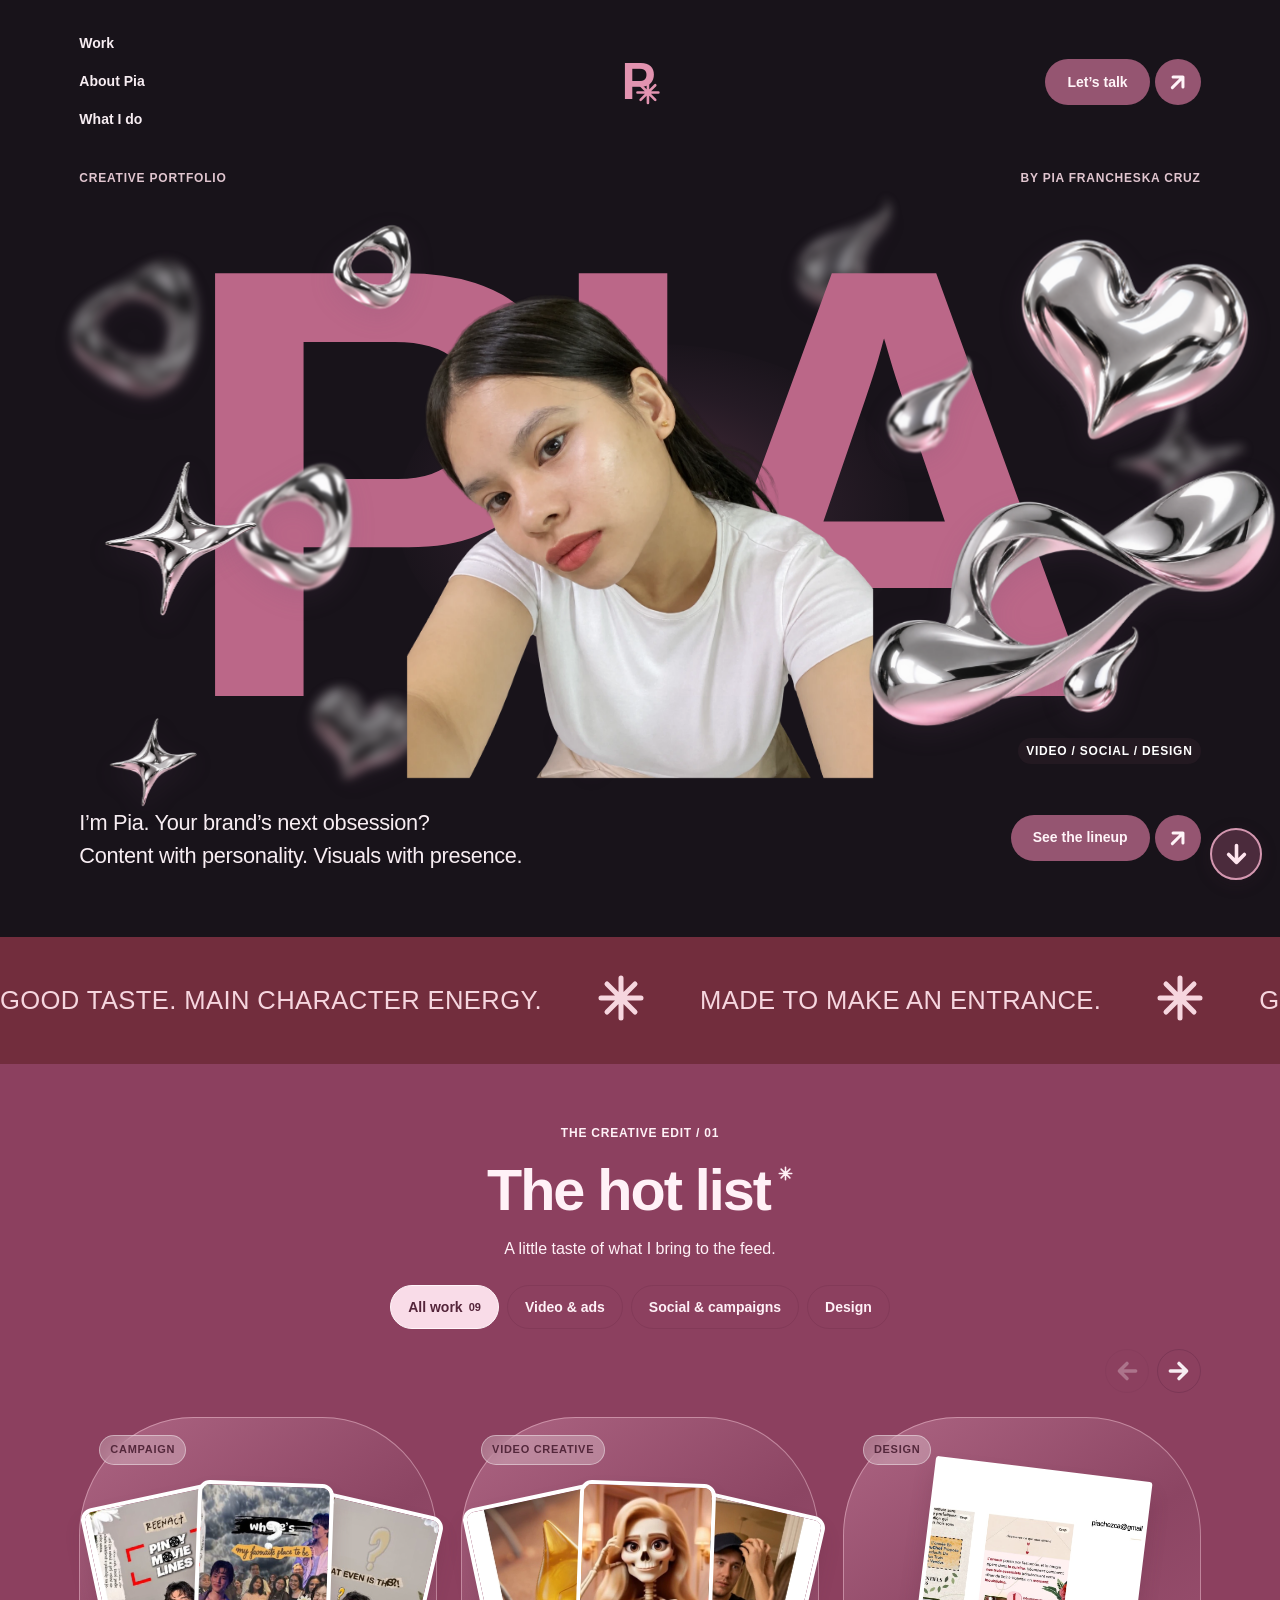
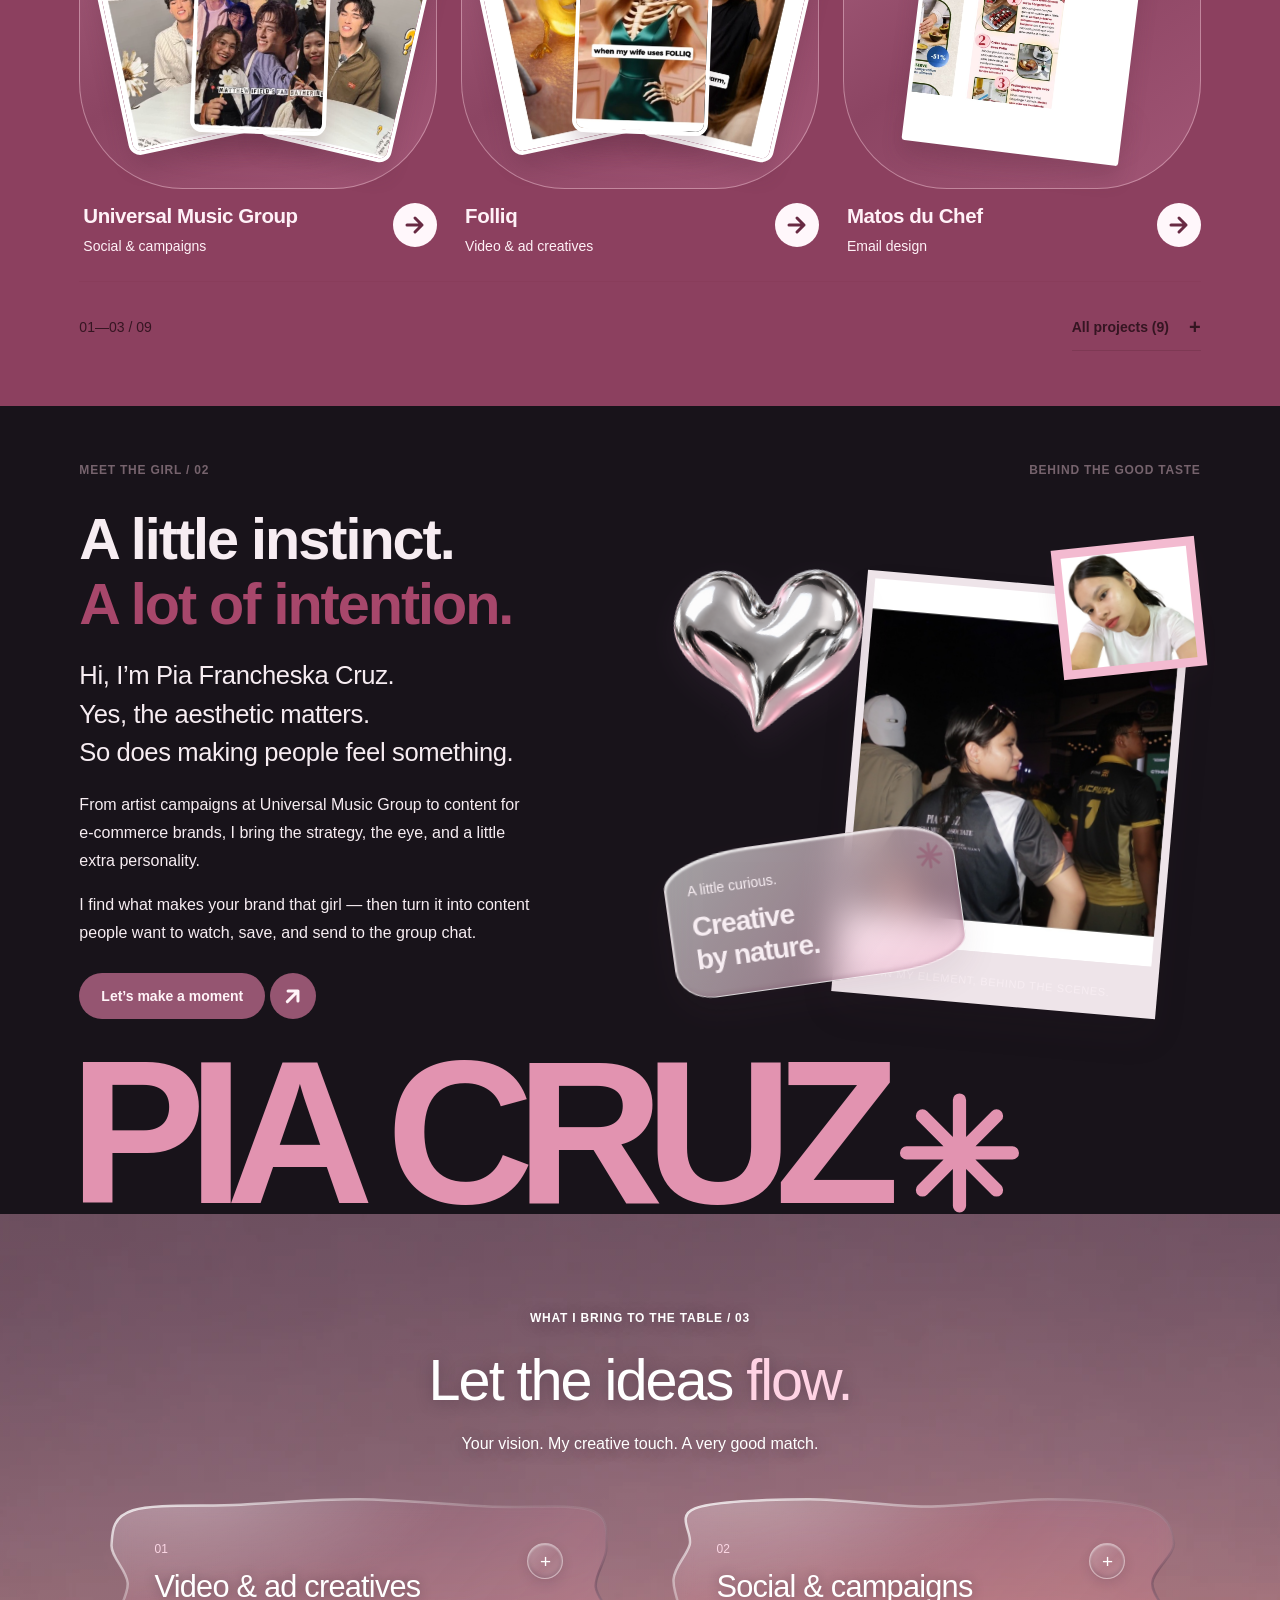
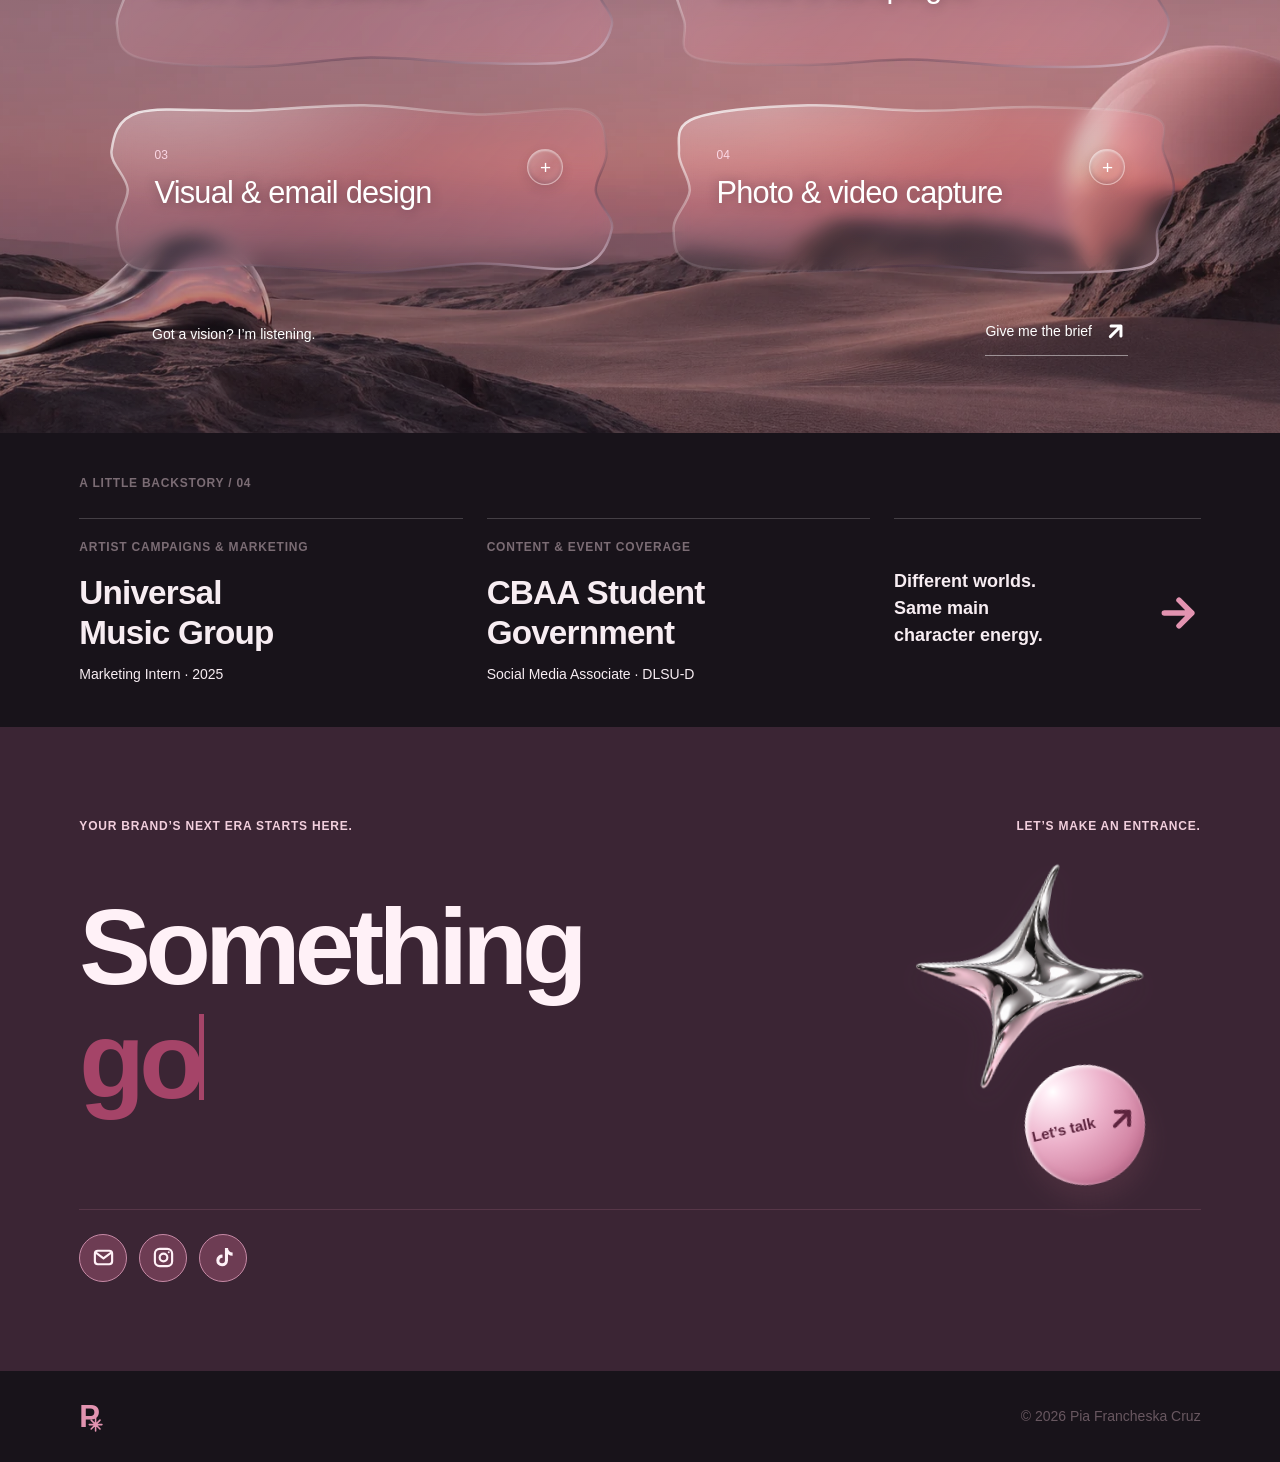
==== commit 4daa746d: "Fix mobile asterisk rendering and chrome tap highlights" ====
--- a/index.html
+++ b/index.html
@@ -1,12 +1,12 @@
 <!doctype html>
-<html lang="en"><head><meta charset="UTF-8"><meta name="viewport" content="width=device-width, initial-scale=1"><meta name="theme-color" content="#d77c9b"><meta name="description" content="Pia Francheska Cruz — creative ideas with personality. Discover video, campaigns, social content, and design."><title>Pia Cruz — Good taste. Main character energy.</title><link rel="stylesheet" href="styles.css?v=20261109-arrow-turn"><link rel="icon" href="data:image/svg+xml,%3Csvg xmlns='http://www.w3.org/2000/svg' viewBox='0 0 100 100'%3E%3Crect width='100' height='100' rx='35' fill='%23d77c9b'/%3E%3Ctext x='50' y='76' text-anchor='middle' font-size='80' fill='white' font-family='Arial' font-weight='900'%3Ep%3C/text%3E%3C/svg%3E"></head>
+<html lang="en"><head><meta charset="UTF-8"><meta name="viewport" content="width=device-width, initial-scale=1"><meta name="theme-color" content="#d77c9b"><meta name="description" content="Pia Francheska Cruz — creative ideas with personality. Discover video, campaigns, social content, and design."><title>Pia Cruz — Good taste. Main character energy.</title><link rel="stylesheet" href="styles.css?v=20261109-touch"><link rel="icon" href="data:image/svg+xml,%3Csvg xmlns='http://www.w3.org/2000/svg' viewBox='0 0 100 100'%3E%3Crect width='100' height='100' rx='35' fill='%23d77c9b'/%3E%3Ctext x='50' y='76' text-anchor='middle' font-size='80' fill='white' font-family='Arial' font-weight='900'%3Ep%3C/text%3E%3C/svg%3E"></head>
 <body><a class="skip" href="#work">Skip to selected work</a>
 
-<main><section class="hero" aria-labelledby="hero-title"><header class="header"><nav aria-label="Main navigation"><a class="nav-work" href="#work">Work</a><a href="#about">About Pia</a><a href="#services">What I do</a></nav><a href="#" class="wordmark" aria-label="Pia Cruz home">P<sup>✳</sup></a><a class="split-button header-cta" href="mailto:piachezca@gmail.com"><span>Let’s talk</span><i aria-hidden="true"><svg class="action-arrow" viewBox="0 0 24 24" aria-hidden="true"><path d="M4 12h15M12 5l7 7-7 7"/></svg></i></a></header><button type="button" class="chrome-toy chrome-toy-ribbon" aria-label="Move chrome ribbon" aria-describedby="chrome-help"><img class="hero-metal" src="assets/chrome-ribbon.webp" alt="" draggable="false"></button><button type="button" class="chrome-toy chrome-toy-star" aria-label="Move chrome star" aria-describedby="chrome-help"><img class="hero-metal" src="assets/chrome-star.png" alt="" draggable="false"></button><button type="button" class="chrome-toy chrome-toy-heart" aria-label="Move chrome heart" aria-describedby="chrome-help"><img class="hero-metal" src="assets/chrome-heart.png" alt="" draggable="false"></button><button type="button" class="chrome-toy chrome-toy-small-ring" aria-label="Move chrome ring" aria-describedby="chrome-help"><img class="hero-metal" src="assets/chrome-ring.png" alt="" draggable="false"></button><button type="button" class="chrome-toy chrome-toy-small-drop" aria-label="Move chrome droplet" aria-describedby="chrome-help"><img class="hero-metal" src="assets/chrome-drop.png" alt="" draggable="false"></button><button type="button" class="chrome-toy chrome-toy-small-star" aria-label="Move chrome small star" aria-describedby="chrome-help"><img class="hero-metal" src="assets/chrome-star.png" alt="" draggable="false"></button><button type="button" class="chrome-toy chrome-toy-distant-ring chrome-distant" aria-label="Move chrome distant ring" aria-describedby="chrome-help"><img class="hero-metal" src="assets/chrome-ring.png" alt="" draggable="false"></button><button type="button" class="chrome-toy chrome-toy-distant-drop chrome-distant" aria-label="Move chrome distant droplet" aria-describedby="chrome-help"><img class="hero-metal" src="assets/chrome-drop.png" alt="" draggable="false"></button><button type="button" class="chrome-toy chrome-toy-distant-star chrome-distant" aria-label="Move chrome distant star" aria-describedby="chrome-help"><img class="hero-metal" src="assets/chrome-star.png" alt="" draggable="false"></button><button type="button" class="chrome-toy chrome-toy-distant-heart chrome-distant" aria-label="Move chrome distant heart" aria-describedby="chrome-help"><img class="hero-metal" src="assets/chrome-heart.png" alt="" draggable="false"></button><button type="button" class="chrome-toy chrome-toy-mid-arc chrome-mid" aria-label="Move chrome arc" aria-describedby="chrome-help"><img class="hero-metal" src="assets/chrome-ring.png" alt="" draggable="false"></button><button type="button" class="chrome-toy chrome-toy-mid-drop chrome-mid" aria-label="Move chrome silver droplet" aria-describedby="chrome-help"><img class="hero-metal" src="assets/chrome-drop.png" alt="" draggable="false"></button><button type="button" class="chrome-toy chrome-toy-mid-spark chrome-mid" aria-label="Move chrome sparkle" aria-describedby="chrome-help"><img class="hero-metal" src="assets/chrome-star.png" alt="" draggable="false"></button><div class="hero-stage"><div class="hero-kicker"><span>CREATIVE PORTFOLIO</span><span>BY PIA FRANCHESKA CRUZ</span></div><h1 id="hero-title" class="hero-name">PIA</h1><div class="hero-aura" aria-hidden="true"></div><span id="chrome-help" class="sr-only">Drag and release to throw, or click to nudge. Use arrow keys to push; press Escape to reset.</span><div class="portrait-window"><img src="assets/pia-cutout.webp" alt="Pia Francheska Cruz" fetchpriority="high"></div><span class="hero-edition">VIDEO / SOCIAL / DESIGN</span></div><div class="hero-intro"><div><p>I’m Pia. Your brand’s next obsession?<br class="desktop-break"> Content with personality. Visuals with presence.</p><a class="split-button" href="#work"><span>See the lineup</span><i aria-hidden="true"><svg class="action-arrow" viewBox="0 0 24 24" aria-hidden="true"><path d="M4 12h15M12 5l7 7-7 7"/></svg></i></a></div></div></section>
-<section class="marquee" aria-label="Good ideas. Great energy. Content with character."><div class="marquee-track" aria-hidden="true"><div class="marquee-group"><span>GOOD TASTE. MAIN CHARACTER ENERGY.</span><i aria-hidden="true">✳</i><span>MADE TO MAKE AN ENTRANCE.</span><i aria-hidden="true">✳</i><span>GOOD TASTE. MAIN CHARACTER ENERGY.</span><i aria-hidden="true">✳</i><span>MADE TO MAKE AN ENTRANCE.</span><i aria-hidden="true">✳</i></div><div class="marquee-group"><span>GOOD TASTE. MAIN CHARACTER ENERGY.</span><i aria-hidden="true">✳</i><span>MADE TO MAKE AN ENTRANCE.</span><i aria-hidden="true">✳</i><span>GOOD TASTE. MAIN CHARACTER ENERGY.</span><i aria-hidden="true">✳</i><span>MADE TO MAKE AN ENTRANCE.</span><i aria-hidden="true">✳</i></div></div></section><section class="work section" id="work" aria-labelledby="work-title"><div class="work-heading"><span class="mini-label">THE CREATIVE EDIT / 01</span><h2 id="work-title">The hot list<span aria-hidden="true">✳</span></h2><p>A little taste of what I bring to the feed.</p></div><div class="work-toolbar"><div class="filters" role="group" aria-label="Filter projects"><button class="active" data-filter="all" aria-pressed="true">All work <sup>09</sup></button><button data-filter="video" aria-pressed="false">Video & ads</button><button data-filter="social" aria-pressed="false">Social & campaigns</button><button data-filter="design" aria-pressed="false">Design</button></div><div class="gallery-arrows"><button id="prev-projects" aria-label="Previous projects"><svg class="action-arrow" viewBox="0 0 24 24" aria-hidden="true"><path d="M20 12H5M12 5l-7 7 7 7"/></svg></button><button id="next-projects" aria-label="Next projects"><svg class="action-arrow" viewBox="0 0 24 24" aria-hidden="true"><path d="M4 12h15M12 5l7 7-7 7"/></svg></button></div></div><p id="filter-status" class="sr-only" role="status" aria-live="polite"></p><div class="project-grid" id="projects"></div><div class="work-bottom"><p id="project-range">01—03 / 09</p><button class="text-button" id="show-all">All projects <span><svg class="action-arrow" viewBox="0 0 24 24" aria-hidden="true"><path d="M4 12h15M12 5l7 7-7 7"/></svg></span></button></div><noscript><p>Enable JavaScript to browse the projects.</p></noscript></section>
-<section class="about section" id="about" aria-labelledby="about-title"><div class="about-topline"><span class="mini-label">MEET THE GIRL / 02</span><span class="mini-label">BEHIND THE GOOD TASTE</span></div><div class="about-layout"><div class="about-copy"><h2 id="about-title">A little instinct.<br><span>A lot of intention.</span></h2><p class="lead">Hi, I’m Pia Francheska Cruz.<br>Yes, the aesthetic matters.<br>So does making people feel something.</p><p>From artist campaigns at Universal Music Group to content for e-commerce brands, I bring the strategy, the eye, and a little extra personality.</p><p>I find what makes your brand that girl — then turn it into content people want to watch, save, and send to the group chat.</p><a class="split-button" href="mailto:piachezca@gmail.com"><span>Let’s make a moment</span><i aria-hidden="true"><svg class="action-arrow" viewBox="0 0 24 24" aria-hidden="true"><path d="M4 12h15M12 5l7 7-7 7"/></svg></i></a></div><div class="about-collage"><img class="about-chrome float-slow" src="assets/chrome-heart.png" alt="" aria-hidden="true" loading="lazy"><figure class="about-photo"><div class="about-photo-crop"><img src="assets/pia-behind-scenes.jpg" alt="Pia capturing content behind the scenes at an event" loading="lazy"></div><figcaption>IN MY ELEMENT, BEHIND THE SCENES.</figcaption></figure><div class="about-mini"><img src="assets/pia-portrait.jpg" alt="Portrait of Pia" loading="lazy"></div><div class="glass collage-note"><span>A little curious.</span><strong>Creative<br>by nature.</strong><i aria-hidden="true">✳</i></div></div></div><div class="big-name" aria-hidden="true">PIA CRUZ<span>✳</span></div></section>
+<main><section class="hero" aria-labelledby="hero-title"><header class="header"><nav aria-label="Main navigation"><a class="nav-work" href="#work">Work</a><a href="#about">About Pia</a><a href="#services">What I do</a></nav><a href="#" class="wordmark" aria-label="Pia Cruz home">P<sup><svg class="asterisk-icon" viewBox="0 0 24 24" width="1em" height="1em" aria-hidden="true" focusable="false"><path d="M12 2v20M2 12h20M5 5l14 14M19 5 5 19" fill="none" stroke="currentColor" stroke-width="2.5" stroke-linecap="round"/></svg></sup></a><a class="split-button header-cta" href="mailto:piachezca@gmail.com"><span>Let’s talk</span><i aria-hidden="true"><svg class="action-arrow" viewBox="0 0 24 24" aria-hidden="true"><path d="M4 12h15M12 5l7 7-7 7"/></svg></i></a></header><button type="button" class="chrome-toy chrome-toy-ribbon" aria-label="Move chrome ribbon" aria-describedby="chrome-help"><img class="hero-metal" src="assets/chrome-ribbon.webp" alt="" draggable="false"></button><button type="button" class="chrome-toy chrome-toy-star" aria-label="Move chrome star" aria-describedby="chrome-help"><img class="hero-metal" src="assets/chrome-star.png" alt="" draggable="false"></button><button type="button" class="chrome-toy chrome-toy-heart" aria-label="Move chrome heart" aria-describedby="chrome-help"><img class="hero-metal" src="assets/chrome-heart.png" alt="" draggable="false"></button><button type="button" class="chrome-toy chrome-toy-small-ring" aria-label="Move chrome ring" aria-describedby="chrome-help"><img class="hero-metal" src="assets/chrome-ring.png" alt="" draggable="false"></button><button type="button" class="chrome-toy chrome-toy-small-drop" aria-label="Move chrome droplet" aria-describedby="chrome-help"><img class="hero-metal" src="assets/chrome-drop.png" alt="" draggable="false"></button><button type="button" class="chrome-toy chrome-toy-small-star" aria-label="Move chrome small star" aria-describedby="chrome-help"><img class="hero-metal" src="assets/chrome-star.png" alt="" draggable="false"></button><button type="button" class="chrome-toy chrome-toy-distant-ring chrome-distant" aria-label="Move chrome distant ring" aria-describedby="chrome-help"><img class="hero-metal" src="assets/chrome-ring.png" alt="" draggable="false"></button><button type="button" class="chrome-toy chrome-toy-distant-drop chrome-distant" aria-label="Move chrome distant droplet" aria-describedby="chrome-help"><img class="hero-metal" src="assets/chrome-drop.png" alt="" draggable="false"></button><button type="button" class="chrome-toy chrome-toy-distant-star chrome-distant" aria-label="Move chrome distant star" aria-describedby="chrome-help"><img class="hero-metal" src="assets/chrome-star.png" alt="" draggable="false"></button><button type="button" class="chrome-toy chrome-toy-distant-heart chrome-distant" aria-label="Move chrome distant heart" aria-describedby="chrome-help"><img class="hero-metal" src="assets/chrome-heart.png" alt="" draggable="false"></button><button type="button" class="chrome-toy chrome-toy-mid-arc chrome-mid" aria-label="Move chrome arc" aria-describedby="chrome-help"><img class="hero-metal" src="assets/chrome-ring.png" alt="" draggable="false"></button><button type="button" class="chrome-toy chrome-toy-mid-drop chrome-mid" aria-label="Move chrome silver droplet" aria-describedby="chrome-help"><img class="hero-metal" src="assets/chrome-drop.png" alt="" draggable="false"></button><button type="button" class="chrome-toy chrome-toy-mid-spark chrome-mid" aria-label="Move chrome sparkle" aria-describedby="chrome-help"><img class="hero-metal" src="assets/chrome-star.png" alt="" draggable="false"></button><div class="hero-stage"><div class="hero-kicker"><span>CREATIVE PORTFOLIO</span><span>BY PIA FRANCHESKA CRUZ</span></div><h1 id="hero-title" class="hero-name">PIA</h1><div class="hero-aura" aria-hidden="true"></div><span id="chrome-help" class="sr-only">Drag and release to throw, or click to nudge. Use arrow keys to push; press Escape to reset.</span><div class="portrait-window"><img src="assets/pia-cutout.webp" alt="Pia Francheska Cruz" fetchpriority="high"></div><span class="hero-edition">VIDEO / SOCIAL / DESIGN</span></div><div class="hero-intro"><div><p>I’m Pia. Your brand’s next obsession?<br class="desktop-break"> Content with personality. Visuals with presence.</p><a class="split-button" href="#work"><span>See the lineup</span><i aria-hidden="true"><svg class="action-arrow" viewBox="0 0 24 24" aria-hidden="true"><path d="M4 12h15M12 5l7 7-7 7"/></svg></i></a></div></div></section>
+<section class="marquee" aria-label="Good ideas. Great energy. Content with character."><div class="marquee-track" aria-hidden="true"><div class="marquee-group"><span>GOOD TASTE. MAIN CHARACTER ENERGY.</span><i aria-hidden="true"><svg class="asterisk-icon" viewBox="0 0 24 24" width="1em" height="1em" aria-hidden="true" focusable="false"><path d="M12 2v20M2 12h20M5 5l14 14M19 5 5 19" fill="none" stroke="currentColor" stroke-width="2.5" stroke-linecap="round"/></svg></i><span>MADE TO MAKE AN ENTRANCE.</span><i aria-hidden="true"><svg class="asterisk-icon" viewBox="0 0 24 24" width="1em" height="1em" aria-hidden="true" focusable="false"><path d="M12 2v20M2 12h20M5 5l14 14M19 5 5 19" fill="none" stroke="currentColor" stroke-width="2.5" stroke-linecap="round"/></svg></i><span>GOOD TASTE. MAIN CHARACTER ENERGY.</span><i aria-hidden="true"><svg class="asterisk-icon" viewBox="0 0 24 24" width="1em" height="1em" aria-hidden="true" focusable="false"><path d="M12 2v20M2 12h20M5 5l14 14M19 5 5 19" fill="none" stroke="currentColor" stroke-width="2.5" stroke-linecap="round"/></svg></i><span>MADE TO MAKE AN ENTRANCE.</span><i aria-hidden="true"><svg class="asterisk-icon" viewBox="0 0 24 24" width="1em" height="1em" aria-hidden="true" focusable="false"><path d="M12 2v20M2 12h20M5 5l14 14M19 5 5 19" fill="none" stroke="currentColor" stroke-width="2.5" stroke-linecap="round"/></svg></i></div><div class="marquee-group"><span>GOOD TASTE. MAIN CHARACTER ENERGY.</span><i aria-hidden="true"><svg class="asterisk-icon" viewBox="0 0 24 24" width="1em" height="1em" aria-hidden="true" focusable="false"><path d="M12 2v20M2 12h20M5 5l14 14M19 5 5 19" fill="none" stroke="currentColor" stroke-width="2.5" stroke-linecap="round"/></svg></i><span>MADE TO MAKE AN ENTRANCE.</span><i aria-hidden="true"><svg class="asterisk-icon" viewBox="0 0 24 24" width="1em" height="1em" aria-hidden="true" focusable="false"><path d="M12 2v20M2 12h20M5 5l14 14M19 5 5 19" fill="none" stroke="currentColor" stroke-width="2.5" stroke-linecap="round"/></svg></i><span>GOOD TASTE. MAIN CHARACTER ENERGY.</span><i aria-hidden="true"><svg class="asterisk-icon" viewBox="0 0 24 24" width="1em" height="1em" aria-hidden="true" focusable="false"><path d="M12 2v20M2 12h20M5 5l14 14M19 5 5 19" fill="none" stroke="currentColor" stroke-width="2.5" stroke-linecap="round"/></svg></i><span>MADE TO MAKE AN ENTRANCE.</span><i aria-hidden="true"><svg class="asterisk-icon" viewBox="0 0 24 24" width="1em" height="1em" aria-hidden="true" focusable="false"><path d="M12 2v20M2 12h20M5 5l14 14M19 5 5 19" fill="none" stroke="currentColor" stroke-width="2.5" stroke-linecap="round"/></svg></i></div></div></section><section class="work section" id="work" aria-labelledby="work-title"><div class="work-heading"><span class="mini-label">THE CREATIVE EDIT / 01</span><h2 id="work-title">The hot list<span aria-hidden="true"><svg class="asterisk-icon" viewBox="0 0 24 24" width="1em" height="1em" aria-hidden="true" focusable="false"><path d="M12 2v20M2 12h20M5 5l14 14M19 5 5 19" fill="none" stroke="currentColor" stroke-width="2.5" stroke-linecap="round"/></svg></span></h2><p>A little taste of what I bring to the feed.</p></div><div class="work-toolbar"><div class="filters" role="group" aria-label="Filter projects"><button class="active" data-filter="all" aria-pressed="true">All work <sup>09</sup></button><button data-filter="video" aria-pressed="false">Video & ads</button><button data-filter="social" aria-pressed="false">Social & campaigns</button><button data-filter="design" aria-pressed="false">Design</button></div><div class="gallery-arrows"><button id="prev-projects" aria-label="Previous projects"><svg class="action-arrow" viewBox="0 0 24 24" aria-hidden="true"><path d="M20 12H5M12 5l-7 7 7 7"/></svg></button><button id="next-projects" aria-label="Next projects"><svg class="action-arrow" viewBox="0 0 24 24" aria-hidden="true"><path d="M4 12h15M12 5l7 7-7 7"/></svg></button></div></div><p id="filter-status" class="sr-only" role="status" aria-live="polite"></p><div class="project-grid" id="projects"></div><div class="work-bottom"><p id="project-range">01—03 / 09</p><button class="text-button" id="show-all">All projects <span><svg class="action-arrow" viewBox="0 0 24 24" aria-hidden="true"><path d="M4 12h15M12 5l7 7-7 7"/></svg></span></button></div><noscript><p>Enable JavaScript to browse the projects.</p></noscript></section>
+<section class="about section" id="about" aria-labelledby="about-title"><div class="about-topline"><span class="mini-label">MEET THE GIRL / 02</span><span class="mini-label">BEHIND THE GOOD TASTE</span></div><div class="about-layout"><div class="about-copy"><h2 id="about-title">A little instinct.<br><span>A lot of intention.</span></h2><p class="lead">Hi, I’m Pia Francheska Cruz.<br>Yes, the aesthetic matters.<br>So does making people feel something.</p><p>From artist campaigns at Universal Music Group to content for e-commerce brands, I bring the strategy, the eye, and a little extra personality.</p><p>I find what makes your brand that girl — then turn it into content people want to watch, save, and send to the group chat.</p><a class="split-button" href="mailto:piachezca@gmail.com"><span>Let’s make a moment</span><i aria-hidden="true"><svg class="action-arrow" viewBox="0 0 24 24" aria-hidden="true"><path d="M4 12h15M12 5l7 7-7 7"/></svg></i></a></div><div class="about-collage"><img class="about-chrome float-slow" src="assets/chrome-heart.png" alt="" aria-hidden="true" loading="lazy"><figure class="about-photo"><div class="about-photo-crop"><img src="assets/pia-behind-scenes.jpg" alt="Pia capturing content behind the scenes at an event" loading="lazy"></div><figcaption>IN MY ELEMENT, BEHIND THE SCENES.</figcaption></figure><div class="about-mini"><img src="assets/pia-portrait.jpg" alt="Portrait of Pia" loading="lazy"></div><div class="glass collage-note"><span>A little curious.</span><strong>Creative<br>by nature.</strong><i aria-hidden="true"><svg class="asterisk-icon" viewBox="0 0 24 24" width="1em" height="1em" aria-hidden="true" focusable="false"><path d="M12 2v20M2 12h20M5 5l14 14M19 5 5 19" fill="none" stroke="currentColor" stroke-width="2.5" stroke-linecap="round"/></svg></i></div></div></div><div class="big-name" aria-hidden="true">PIA CRUZ<span><svg class="asterisk-icon" viewBox="0 0 24 24" width="1em" height="1em" aria-hidden="true" focusable="false"><path d="M12 2v20M2 12h20M5 5l14 14M19 5 5 19" fill="none" stroke="currentColor" stroke-width="2.5" stroke-linecap="round"/></svg></span></div></section>
 <section class="services section" id="services" aria-labelledby="services-title"><div class="services-title"><span class="mini-label">WHAT I BRING TO THE TABLE / 03</span><h2 id="services-title">Let the ideas <em>flow.</em></h2><p>Your vision. My creative touch. A very good match.</p></div><div class="glass-grid"><details class="glass service-card"><summary><span class="service-num">01</span><h3>Video &amp; ad creatives</h3><span class="service-toggle" aria-hidden="true">+</span></summary><p>Product stories, drama-style ads, and hooks with a little attitude. Your brand gets the spotlight, with a story worth staying for.</p><span class="service-tag">STORY · MOTION · PERSONALITY</span></details><details class="glass service-card"><summary><span class="service-num">02</span><h3>Social &amp; campaigns</h3><span class="service-toggle" aria-hidden="true">+</span></summary><p>Artist promotions, campaign content, and event coverage. From the first tease to the launch-day moment, I keep the story connected.</p><span class="service-tag">CULTURE · CONTENT · CONNECTION</span></details><details class="glass service-card"><summary><span class="service-num">03</span><h3>Visual &amp; email design</h3><span class="service-toggle" aria-hidden="true">+</span></summary><p>Social visuals and emails that look put together and get to the point. Good taste, clear messaging, unmistakably your brand.</p><span class="service-tag">LAYOUT · DETAIL · BRAND VOICE</span></details><details class="glass service-card"><summary><span class="service-num">04</span><h3>Photo &amp; video capture</h3><span class="service-toggle" aria-hidden="true">+</span></summary><p>The looks, the energy, the little moments everyone wishes they caught. Photo and video that bring your campaign or event to life.</p><span class="service-tag">PEOPLE · MOMENTS · ATMOSPHERE</span></details></div><div class="services-foot"><span>Got a vision? I’m listening.</span><a href="mailto:piachezca@gmail.com">Give me the brief <svg class="action-arrow" viewBox="0 0 24 24" aria-hidden="true"><path d="M4 12h15M12 5l7 7-7 7"/></svg></a></div></section>
 <section class="experience section"><span class="mini-label">A LITTLE BACKSTORY / 04</span><div class="experience-grid"><div><span>ARTIST CAMPAIGNS & MARKETING</span><h3>Universal<br>Music Group</h3><p>Marketing Intern · 2025</p></div><div><span>CONTENT & EVENT COVERAGE</span><h3>CBAA Student<br>Government</h3><p>Social Media Associate · DLSU-D</p></div><div class="experience-note"><p>Different worlds.<br>Same main character energy.</p><span aria-hidden="true"><svg class="action-arrow" viewBox="0 0 24 24" aria-hidden="true"><path d="M4 12h15M12 5l7 7-7 7"/></svg></span></div></div></section>
 <section class="contact section" id="contact" aria-labelledby="contact-title"><div class="contact-top"><span class="mini-label">YOUR BRAND’S NEXT ERA STARTS HERE.</span><span class="mini-label">LET’S MAKE AN ENTRANCE.</span></div><div class="contact-stage"><h2 id="contact-title">Something<br><span>good</span> awaits.</h2><img class="contact-chrome" src="assets/chrome-star.png" alt="" aria-hidden="true" loading="lazy"><a class="contact-orb" href="mailto:piachezca@gmail.com"><span>Let’s talk</span><i aria-hidden="true"><svg class="action-arrow" viewBox="0 0 24 24" aria-hidden="true"><path d="M4 12h15M12 5l7 7-7 7"/></svg></i></a></div><div class="contact-bottom"><a class="icon-link" href="mailto:piachezca@gmail.com" aria-label="Email Pia" title="Email Pia"><svg viewBox="0 0 24 24" aria-hidden="true"><rect x="3" y="5" width="18" height="14" rx="3"/><path d="m4 7 8 6 8-6"/></svg></a><a class="icon-link" href="https://www.instagram.com/piachezka/" target="_blank" rel="noopener noreferrer" aria-label="Pia on Instagram (opens in a new tab)" title="Instagram"><svg viewBox="0 0 24 24" aria-hidden="true"><rect x="3" y="3" width="18" height="18" rx="5"/><circle cx="12" cy="12" r="4"/><circle cx="17.5" cy="6.5" r="1" fill="currentColor" stroke="none"/></svg></a><a class="icon-link" href="https://www.tiktok.com/@wydpia" target="_blank" rel="noopener noreferrer" aria-label="Pia on TikTok (opens in a new tab)" title="TikTok"><svg class="social-filled" viewBox="0 0 24 24" aria-hidden="true"><path d="M16.7 2h-3.2v13.1a2.9 2.9 0 1 1-2.5-2.9V9a6.1 6.1 0 1 0 5.7 6.1V8.5a8.1 8.1 0 0 0 4.8 1.6V6.9A4.8 4.8 0 0 1 16.7 2Z"/></svg></a></div></section></main>
-<button class="page-scroll" type="button" aria-label="Scroll down" hidden><svg viewBox="0 0 24 24" aria-hidden="true"><path d="M12 4v15M5 12l7 7 7-7"/></svg></button><footer><a class="wordmark" href="#" aria-label="Back to home">P<sup>✳</sup></a><p>© <span id="year"></span> Pia Francheska Cruz</p><a class="icon-link" href="#" aria-label="Back to top" title="Back to top"><span aria-hidden="true"><svg class="action-arrow" viewBox="0 0 24 24" aria-hidden="true"><path d="M12 20V5M5 12l7-7 7 7"/></svg></span></a></footer>
+<button class="page-scroll" type="button" aria-label="Scroll down" hidden><svg viewBox="0 0 24 24" aria-hidden="true"><path d="M12 4v15M5 12l7 7 7-7"/></svg></button><footer><a class="wordmark" href="#" aria-label="Back to home">P<sup><svg class="asterisk-icon" viewBox="0 0 24 24" width="1em" height="1em" aria-hidden="true" focusable="false"><path d="M12 2v20M2 12h20M5 5l14 14M19 5 5 19" fill="none" stroke="currentColor" stroke-width="2.5" stroke-linecap="round"/></svg></sup></a><p>© <span id="year"></span> Pia Francheska Cruz</p><a class="icon-link" href="#" aria-label="Back to top" title="Back to top"><span aria-hidden="true"><svg class="action-arrow" viewBox="0 0 24 24" aria-hidden="true"><path d="M12 20V5M5 12l7-7 7 7"/></svg></span></a></footer>
 <dialog id="project-dialog" aria-labelledby="dialog-title"><div class="dialog-head"><span class="mini-label" id="dialog-category"></span><button class="close" aria-label="Close project">✕</button></div><h2 id="dialog-title"></h2><p id="dialog-description"></p><div id="dialog-images"></div></dialog><script src="script.js?v=20261109-social-page"></script><svg width="0" height="0" aria-hidden="true" style="position:absolute;pointer-events:none"><defs><clipPath id="service-liquid-outline" clipPathUnits="objectBoundingBox"><path d="M.07 .08 C.18 .01 .24 .09 .36 .05 S.57 .01 .68 .06 S.91 0 .96 .12 S.92 .33 .96 .48 S.99 .77 .94 .87 S.83 .87 .79 .96 S.69 .92 .58 .94 S.38 .89 .26 .94 S.05 .97 .05 .83 S.01 .62 .05 .48 S.01 .18 .07 .08Z"/></clipPath><clipPath id="service-liquid-1" clipPathUnits="objectBoundingBox"><path transform="scale(.01)" d="M8 10C12.000 6.333 21.000 8.000 28 7C35.000 6.000 42.333 3.833 50 4C57.667 4.167 66.833 7.000 74 8C81.167 9.000 89.333 6.333 93 10C96.667 13.667 95.833 23.000 96 30C96.167 37.000 93.833 44.833 94 52C94.167 59.167 97.500 66.333 97 73C96.500 79.667 95.167 88.500 91 92C86.833 95.500 78.500 94.167 72 94C65.500 93.833 59.000 90.667 52 91C45.000 91.333 37.167 96.000 30 96C22.833 96.000 13.167 94.833 9 91C4.833 87.167 5.333 79.833 5 73C4.667 66.167 7.167 57.333 7 50C6.833 42.667 3.833 35.667 4 29C4.167 22.333 4.000 13.667 8 10Z"/></clipPath><clipPath id="service-liquid-2" clipPathUnits="objectBoundingBox"><path transform="scale(.01)" d="M8 9C11.667 4.833 21.833 4.167 29 4C36.167 3.833 43.500 8.000 51 8C58.500 8.000 67.167 3.833 74 4C80.833 4.167 88.167 5.000 92 9C95.833 13.000 96.833 21.167 97 28C97.167 34.833 93.167 42.500 93 50C92.833 57.500 96.500 65.833 96 73C95.500 80.167 94.333 89.167 90 93C85.667 96.833 77.000 96.167 70 96C63.000 95.833 55.000 92.167 48 92C41.000 91.833 34.667 95.167 28 95C21.333 94.833 11.667 95.000 8 91C4.333 87.000 6.667 78.167 6 71C5.333 63.833 3.833 55.000 4 48C4.167 41.000 6.333 35.500 7 29C7.667 22.500 4.333 13.167 8 9Z"/></clipPath><clipPath id="service-liquid-3" clipPathUnits="objectBoundingBox"><path transform="scale(.01)" d="M9 8C13.167 4.333 22.000 7.667 29 7C36.000 6.333 43.833 3.667 51 4C58.167 4.333 65.167 8.500 72 9C78.833 9.500 88.000 3.667 92 7C96.000 10.333 95.667 21.667 96 29C96.333 36.333 93.833 43.833 94 51C94.167 58.167 97.500 65.000 97 72C96.500 79.000 95.167 89.833 91 93C86.833 96.167 78.667 90.500 72 91C65.333 91.500 58.000 95.833 51 96C44.000 96.167 37.000 92.333 30 92C23.000 91.667 13.167 97.333 9 94C4.833 90.667 5.333 79.333 5 72C4.667 64.667 7.167 57.167 7 50C6.833 42.833 3.667 36.000 4 29C4.333 22.000 4.833 11.667 9 8Z"/></clipPath><clipPath id="service-liquid-4" clipPathUnits="objectBoundingBox"><path transform="scale(.01)" d="M8 11C12.000 6.667 22.000 4.667 29 4C36.000 3.333 42.833 6.833 50 7C57.167 7.167 64.833 4.500 72 5C79.167 5.500 89.167 6.000 93 10C96.833 14.000 94.333 22.333 95 29C95.667 35.667 97.167 42.833 97 50C96.833 57.167 94.833 65.000 94 72C93.167 79.000 95.667 88.000 92 92C88.333 96.000 79.000 96.000 72 96C65.000 96.000 57.000 92.167 50 92C43.000 91.833 37.000 95.000 30 95C23.000 95.000 12.333 95.833 8 92C3.667 88.167 4.167 78.833 4 72C3.833 65.167 6.833 58.000 7 51C7.167 44.000 4.833 36.667 5 30C5.167 23.333 4.000 15.333 8 11Z"/></clipPath></defs></svg></body></html>
--- a/styles.css
+++ b/styles.css
@@ -67,7 +67,7 @@
 .hero-stage .portrait-window{left:31%;top:5%;bottom:0;width:38%;height:95%;z-index:3;overflow:visible;border-radius:0;background:none;box-shadow:none}
 .hero-stage .portrait-window img{object-fit:contain;object-position:center bottom}
 .hero-kicker,.hero-edition{z-index:7;pointer-events:none}.hero-edition{right:var(--pad);bottom:14px;padding:4px 8px;background:#fff9;border-radius:20px}
-.chrome-toy{position:absolute;z-index:5;display:block;padding:0;border:0;background:none;cursor:grab;touch-action:none;user-select:none;-webkit-user-select:none;transform:translate(var(--drag-x,0px),var(--drag-y,0px));border-radius:40%;line-height:0}
+.chrome-toy{-webkit-tap-highlight-color:transparent;position:absolute;z-index:5;display:block;padding:0;border:0;background:none;cursor:grab;touch-action:none;user-select:none;-webkit-user-select:none;transform:translate(var(--drag-x,0px),var(--drag-y,0px));border-radius:40%;line-height:0}
 .chrome-toy:active,.chrome-toy.is-dragging{cursor:grabbing;z-index:6}.chrome-toy:focus-visible{outline:3px dashed #722d3d;outline-offset:4px}
 .chrome-toy .hero-metal{position:relative;display:block;inset:auto;width:100%;height:auto;pointer-events:none;transform:none}
 .chrome-toy-ribbon{width:34%;left:53%;top:59%}.chrome-toy-star{width:19%;left:10%;top:45%}.chrome-toy-heart{width:16%;left:73%;top:12%}
@@ -328,3 +328,5 @@
   .contact-orb .action-arrow,
   .contact-orb { transition: none; }
 }
+
+.asterisk-icon { display: inline-block; vertical-align: -.12em; }
